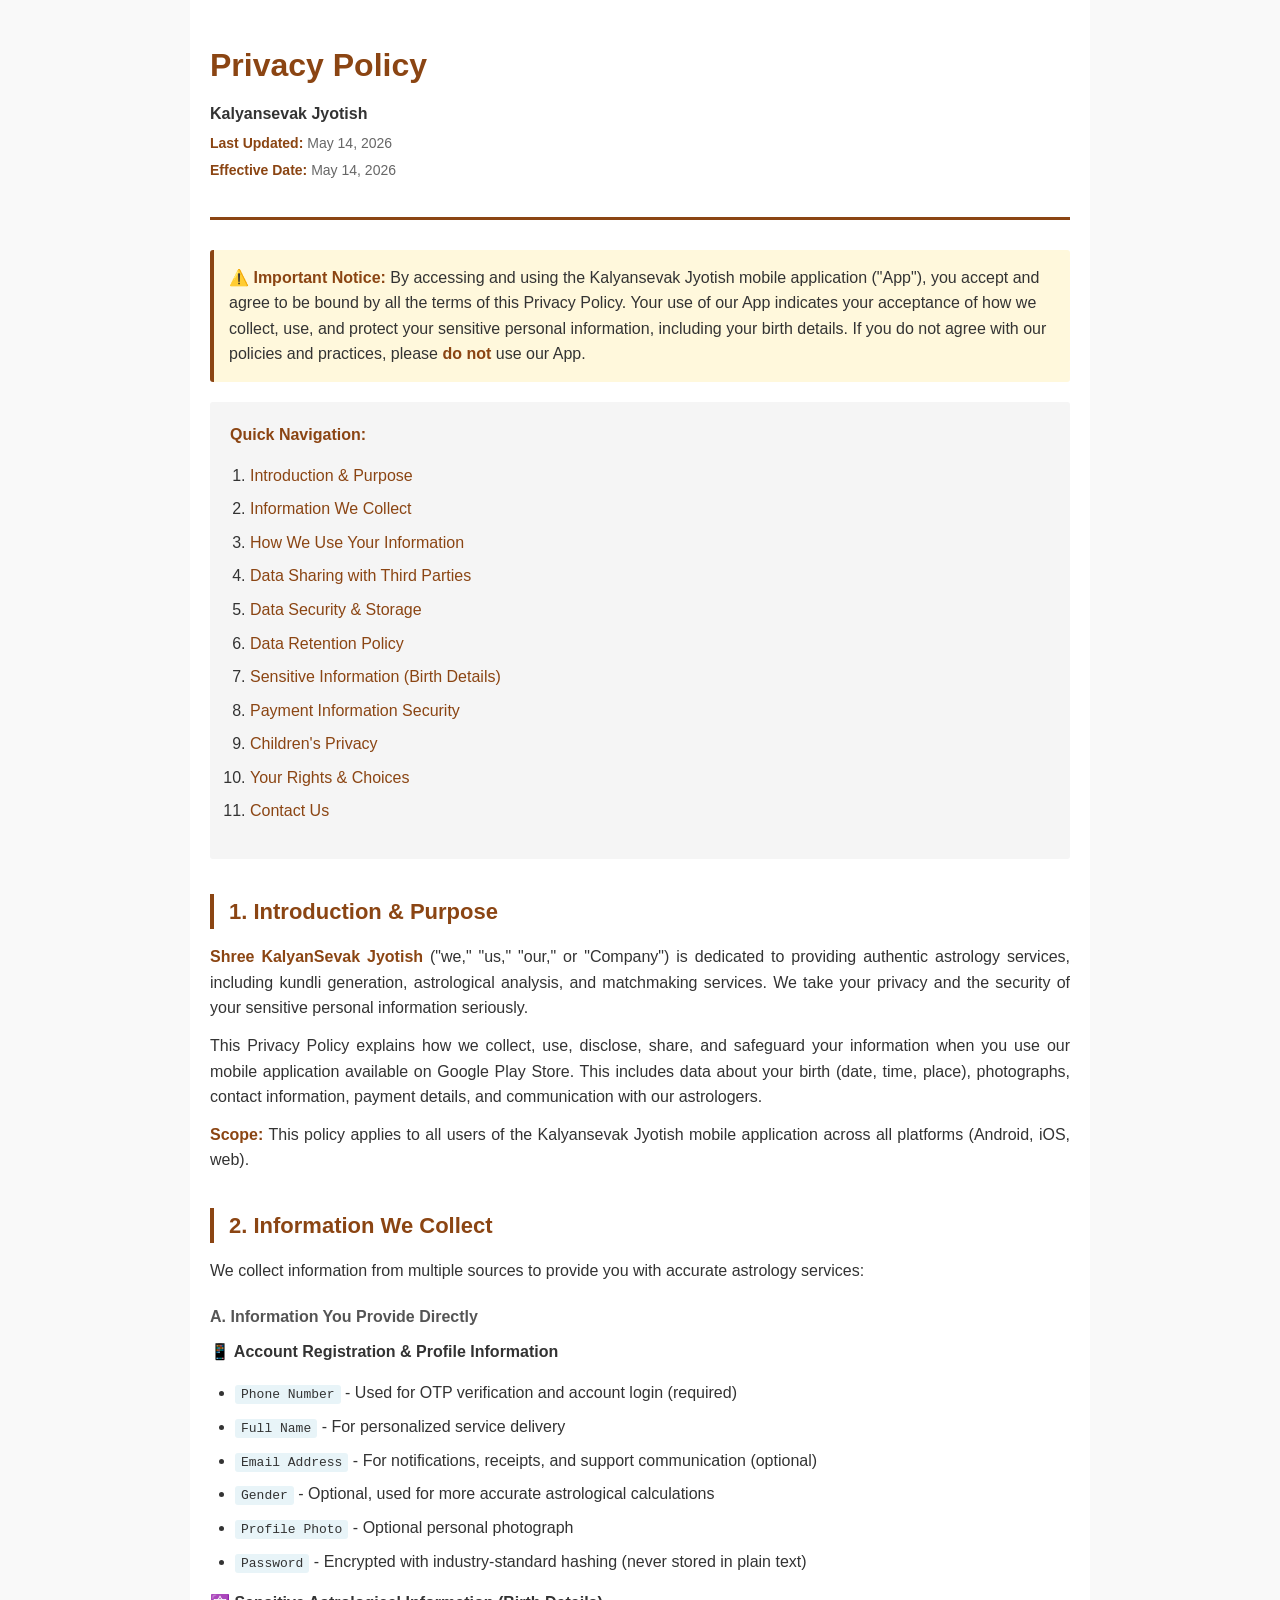
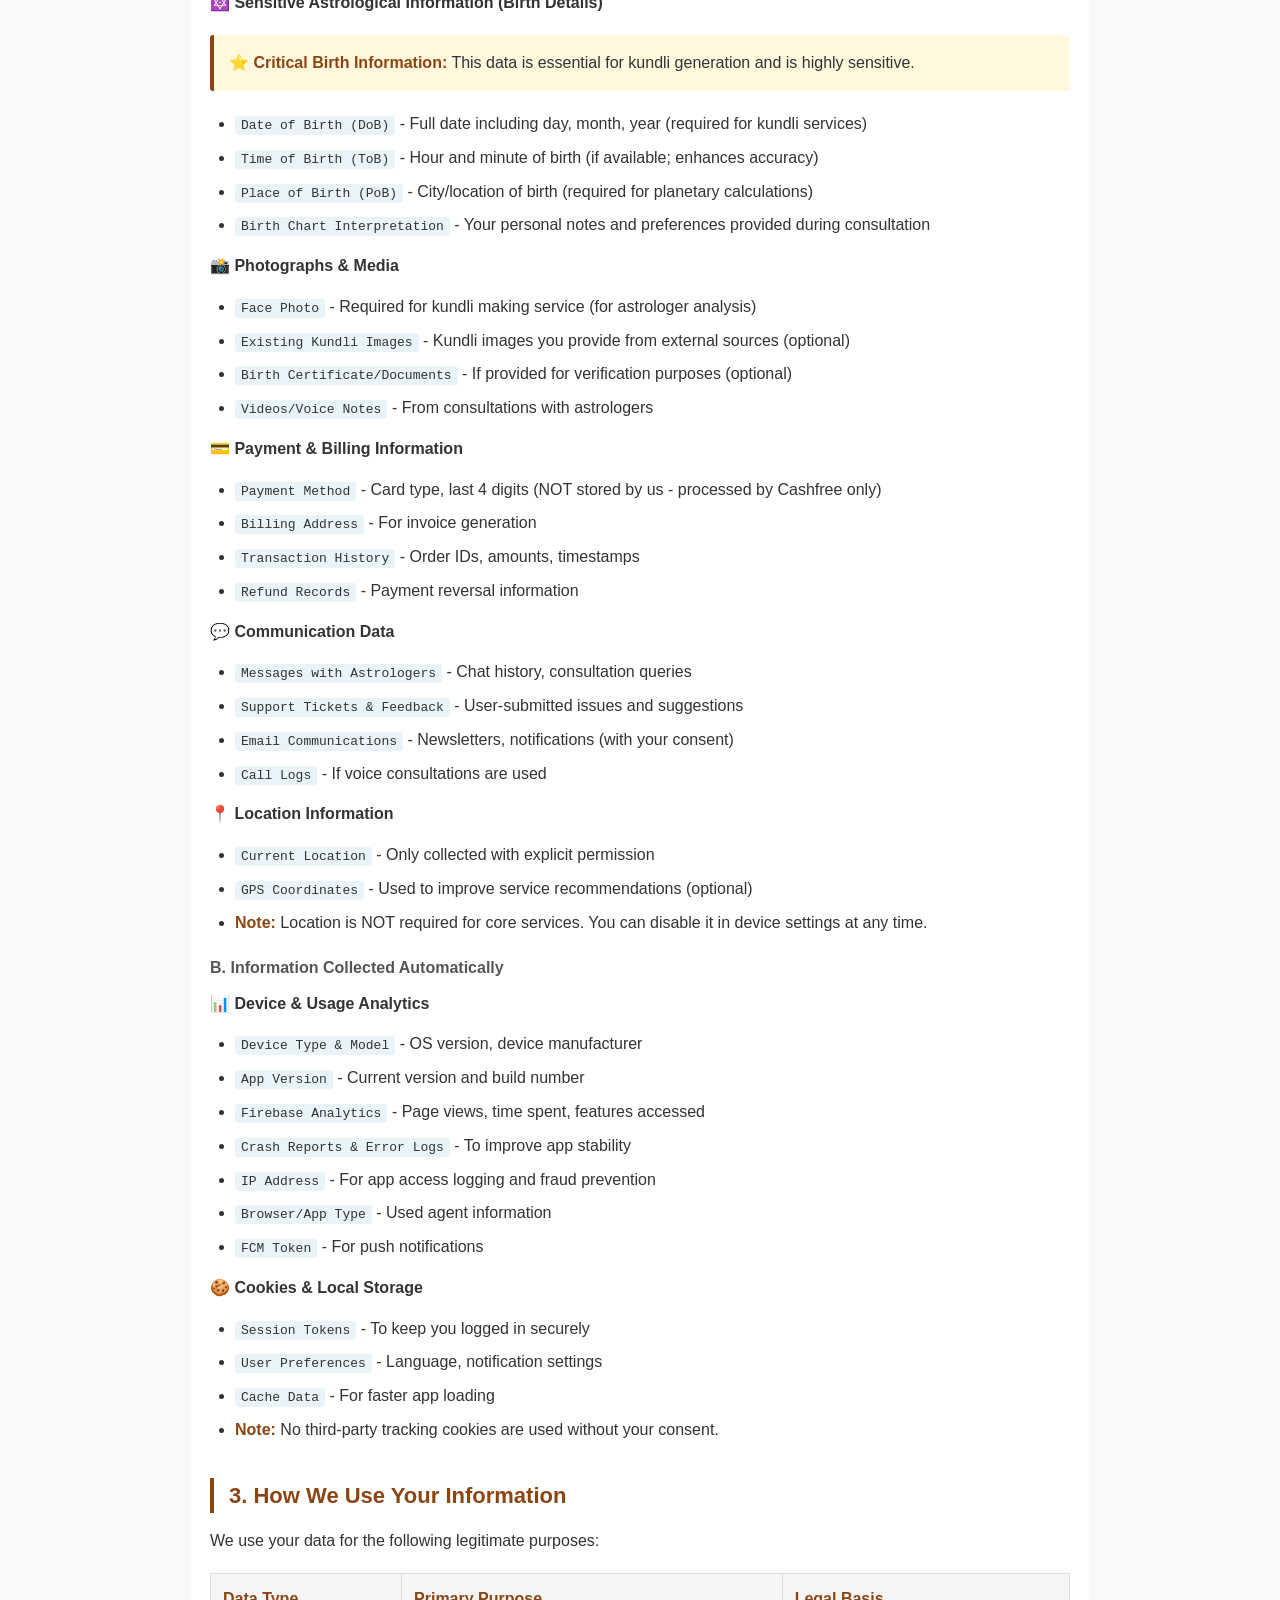
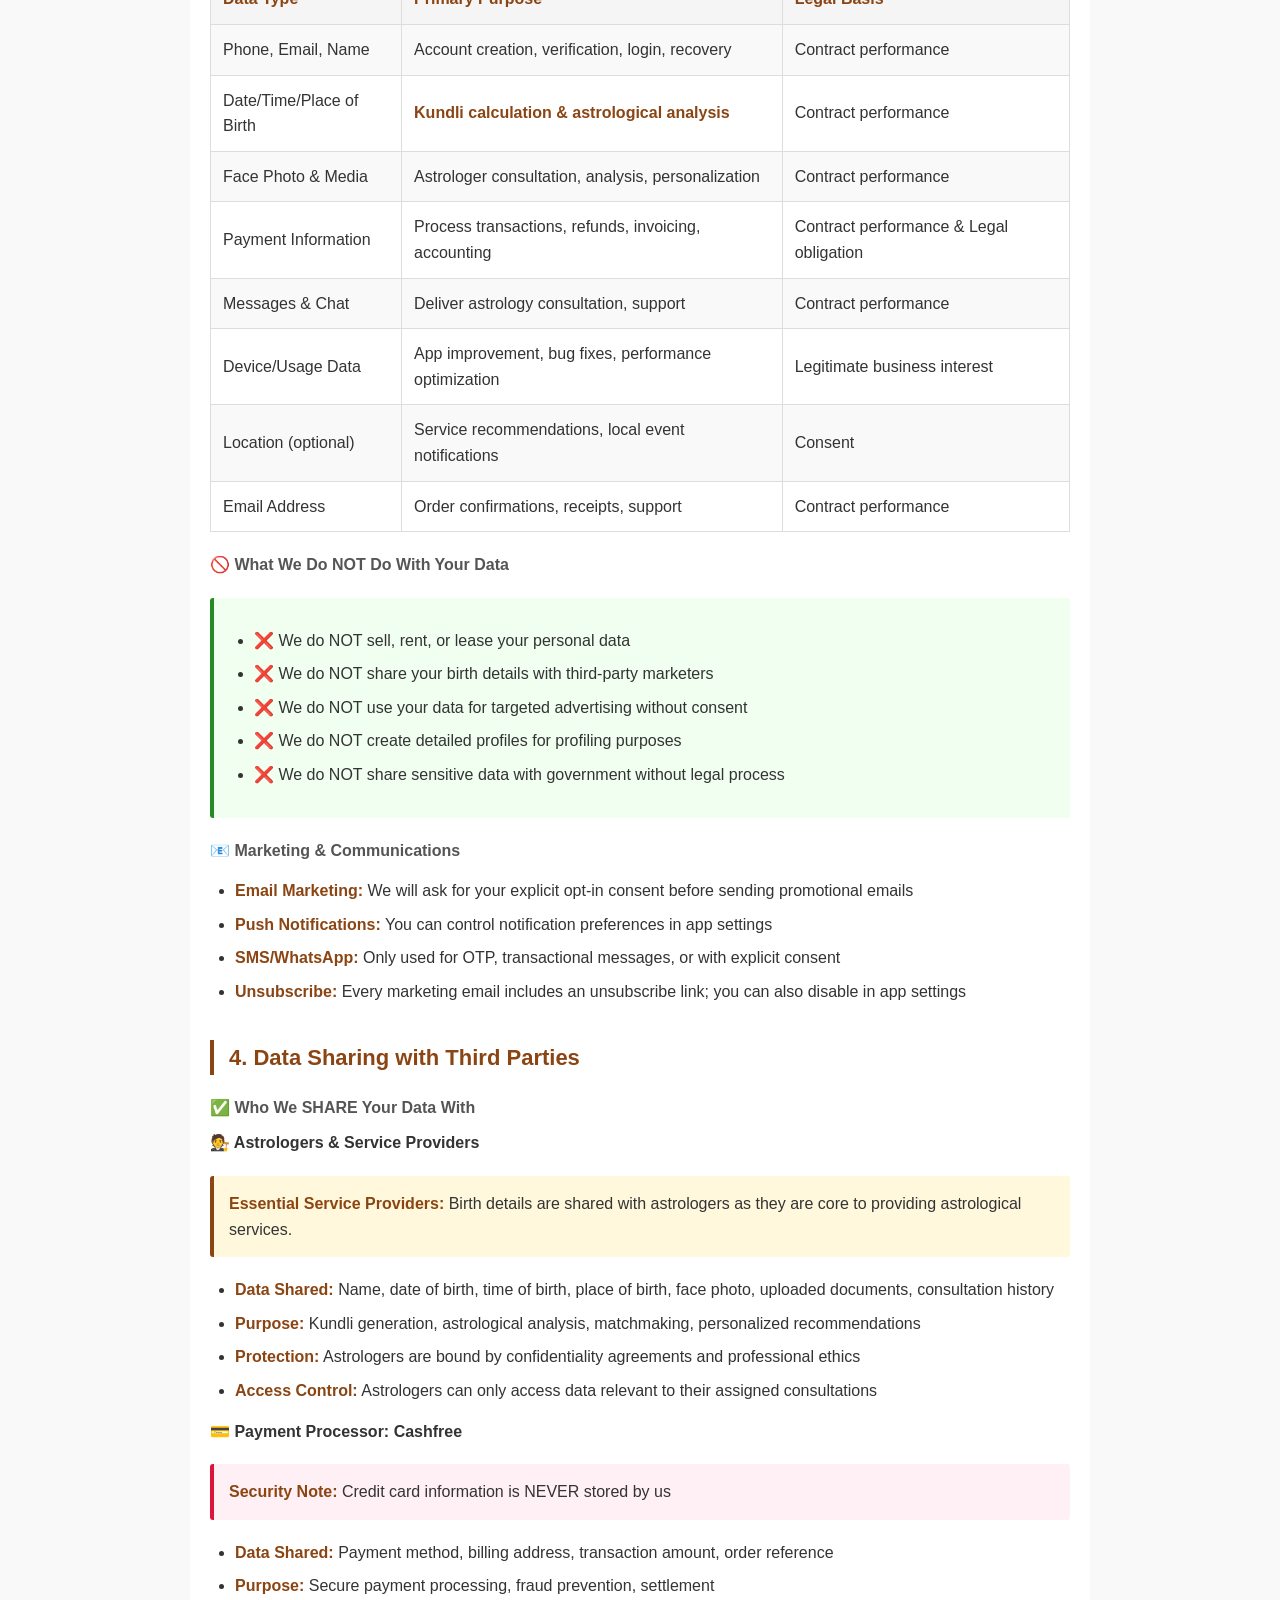
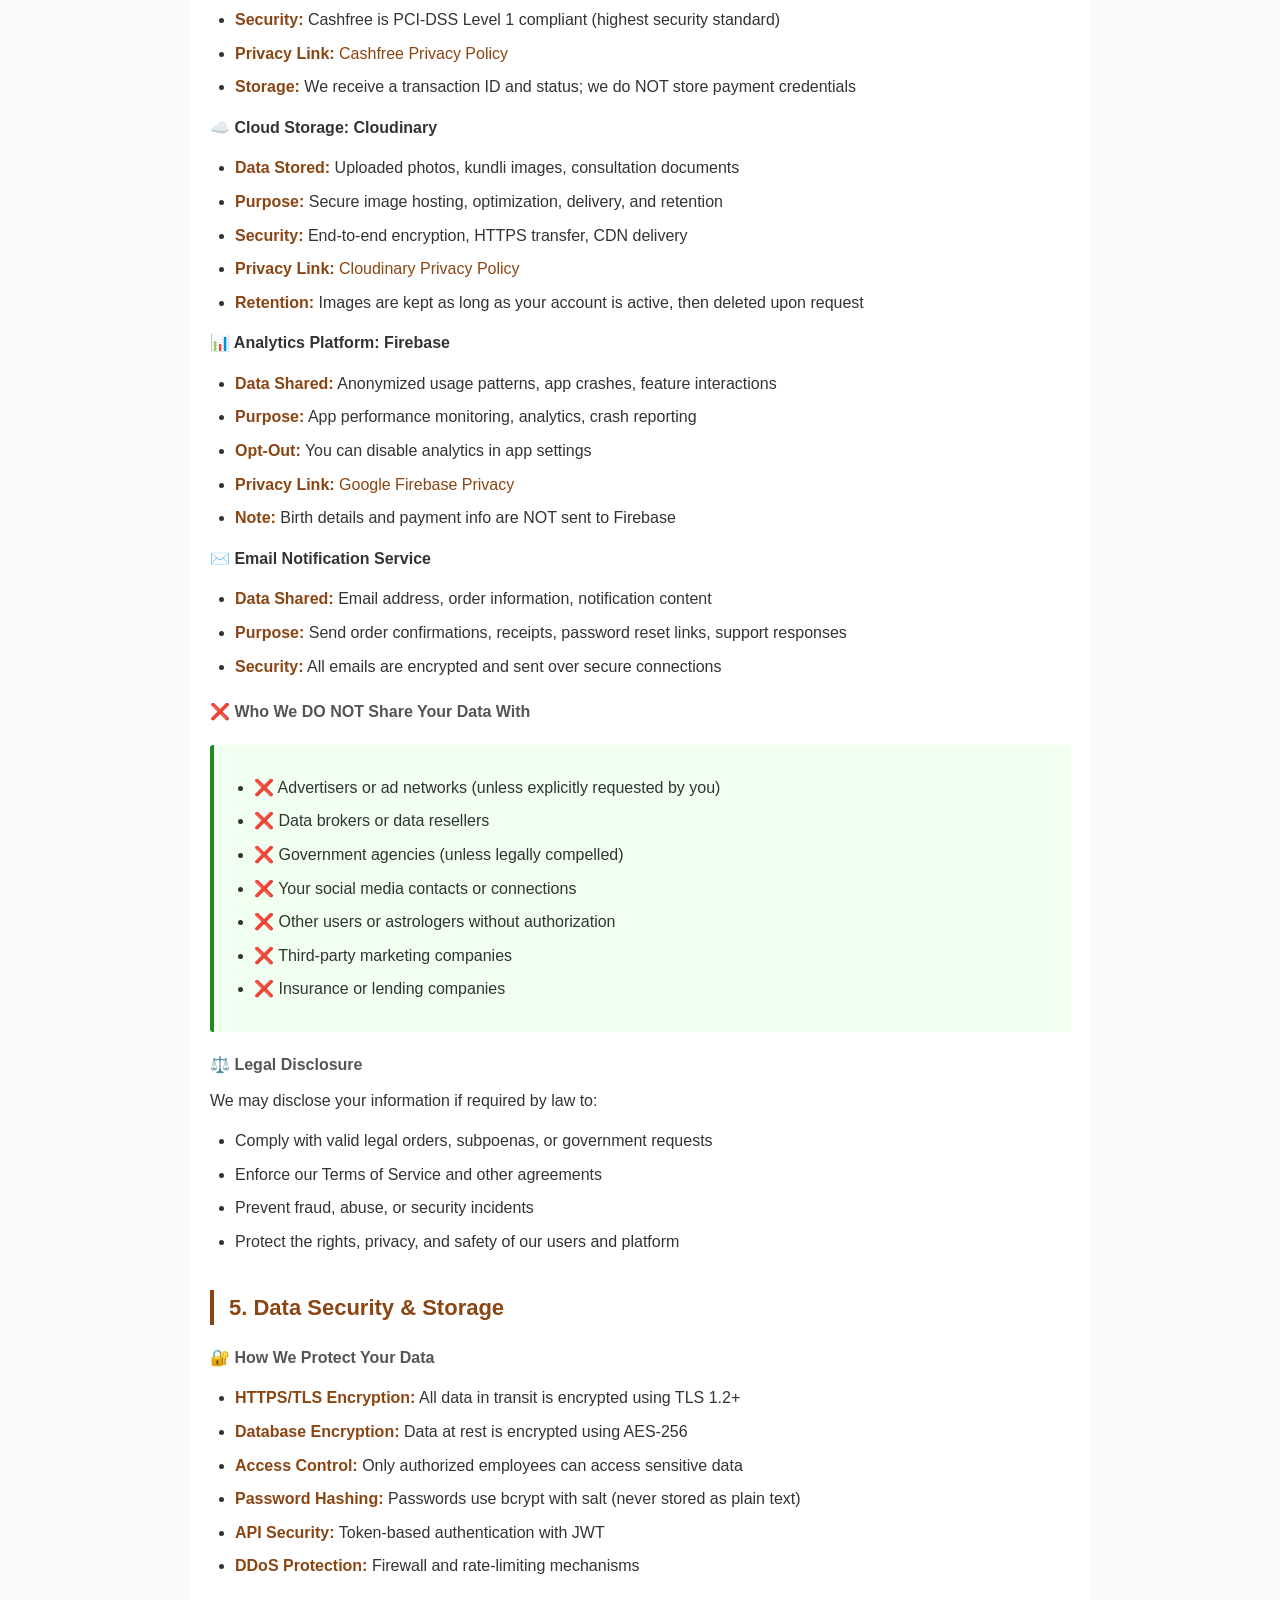
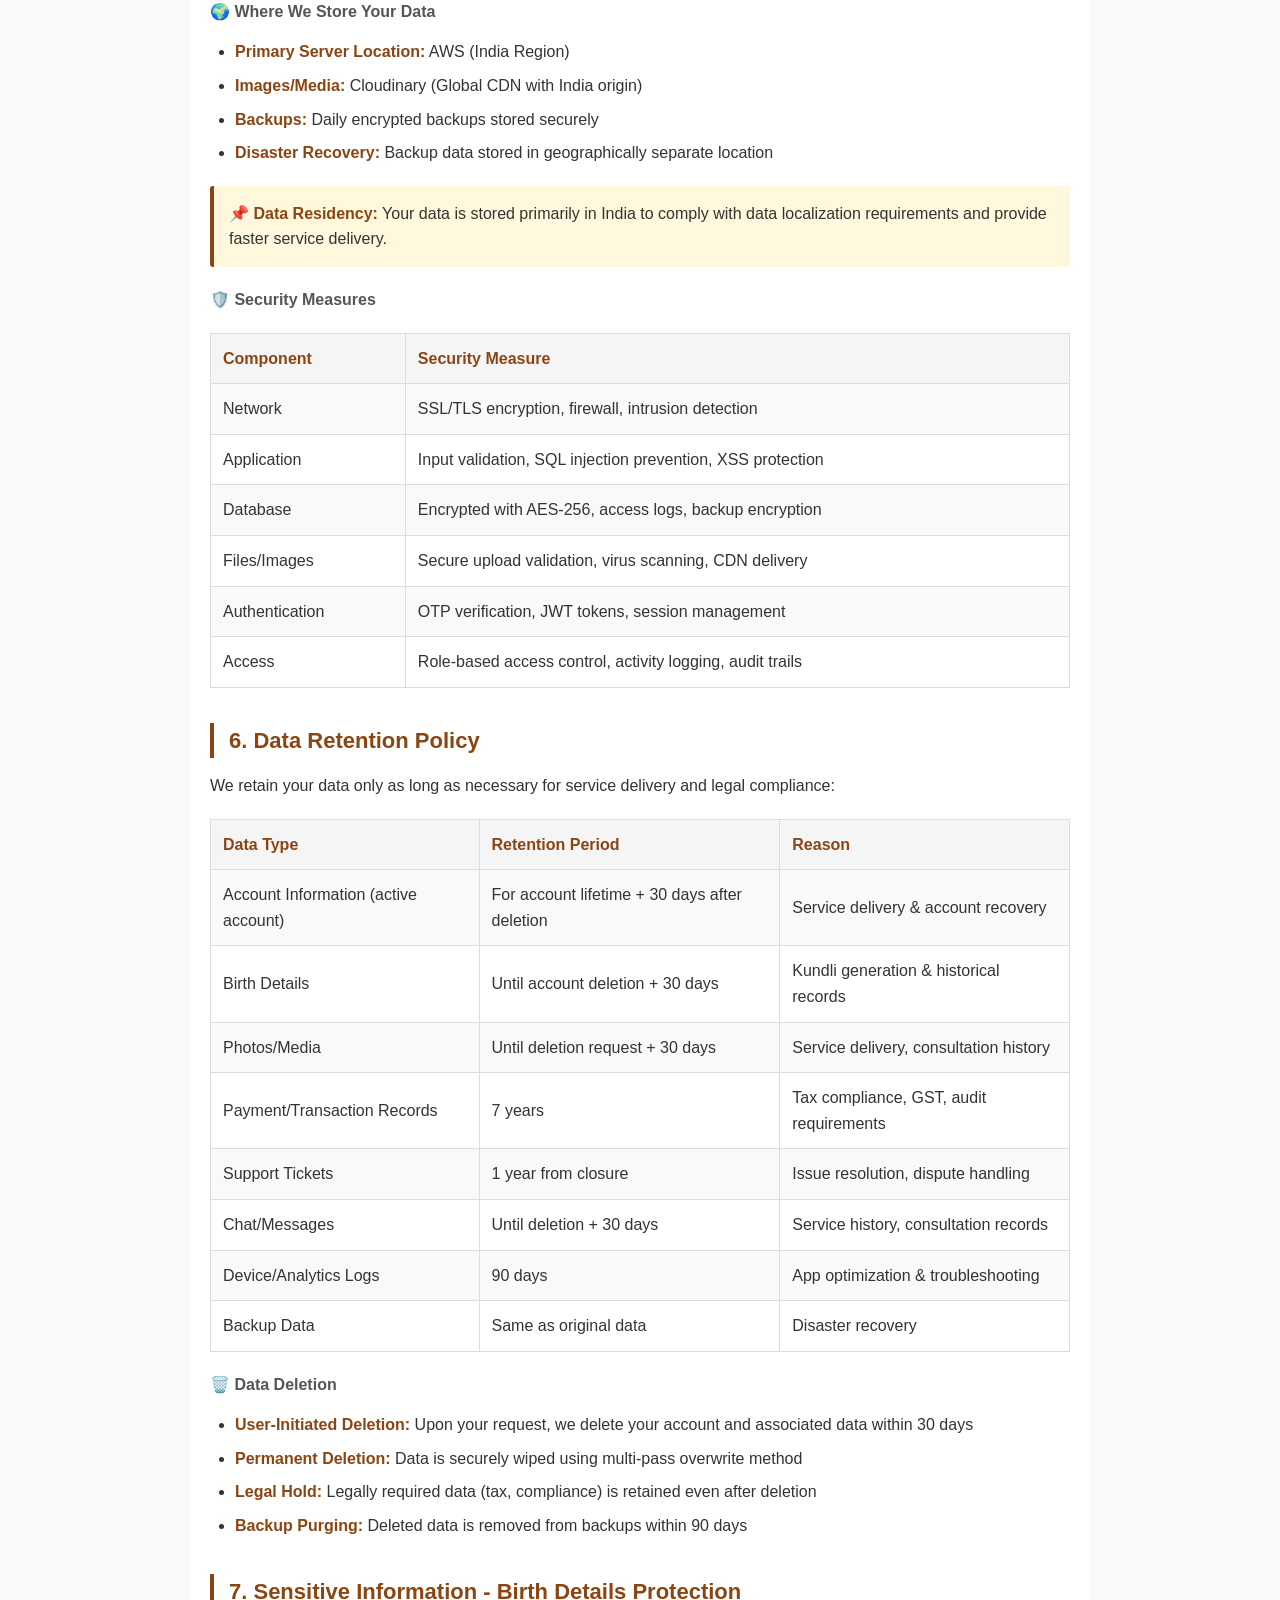
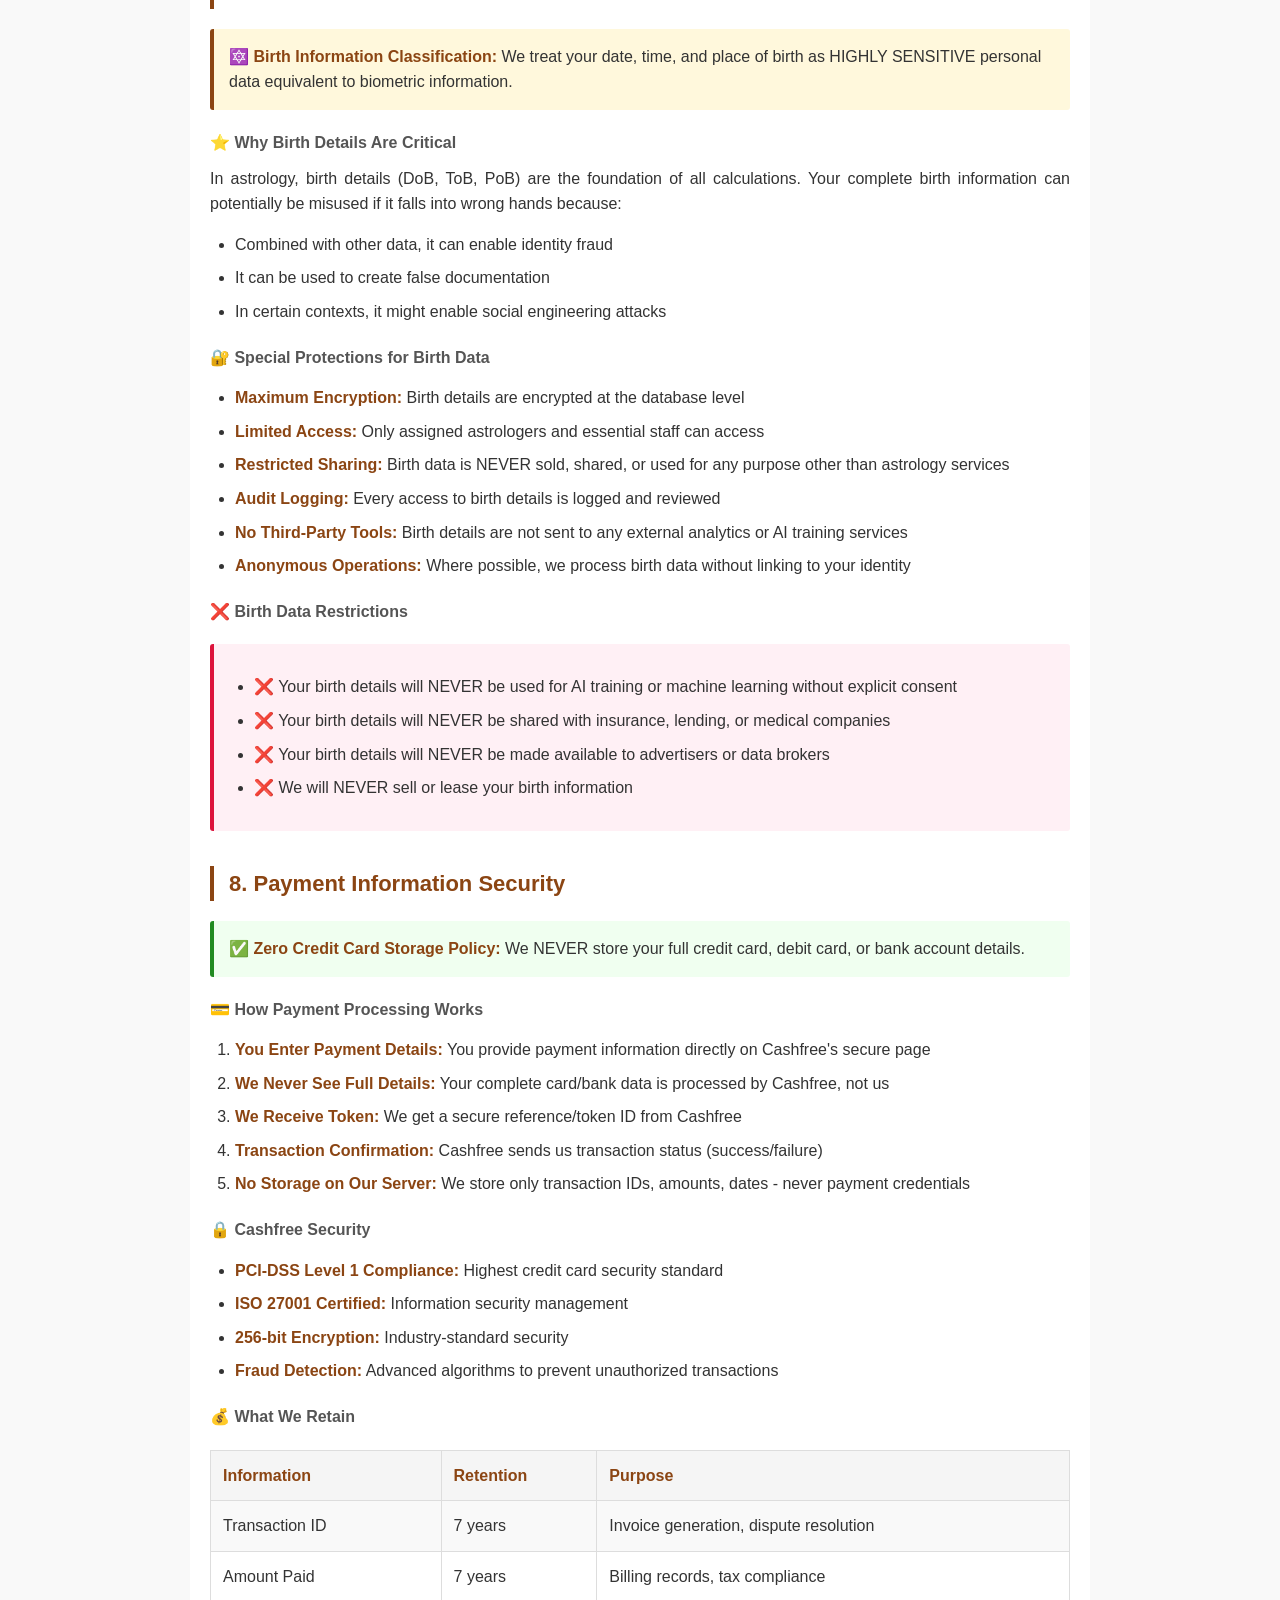
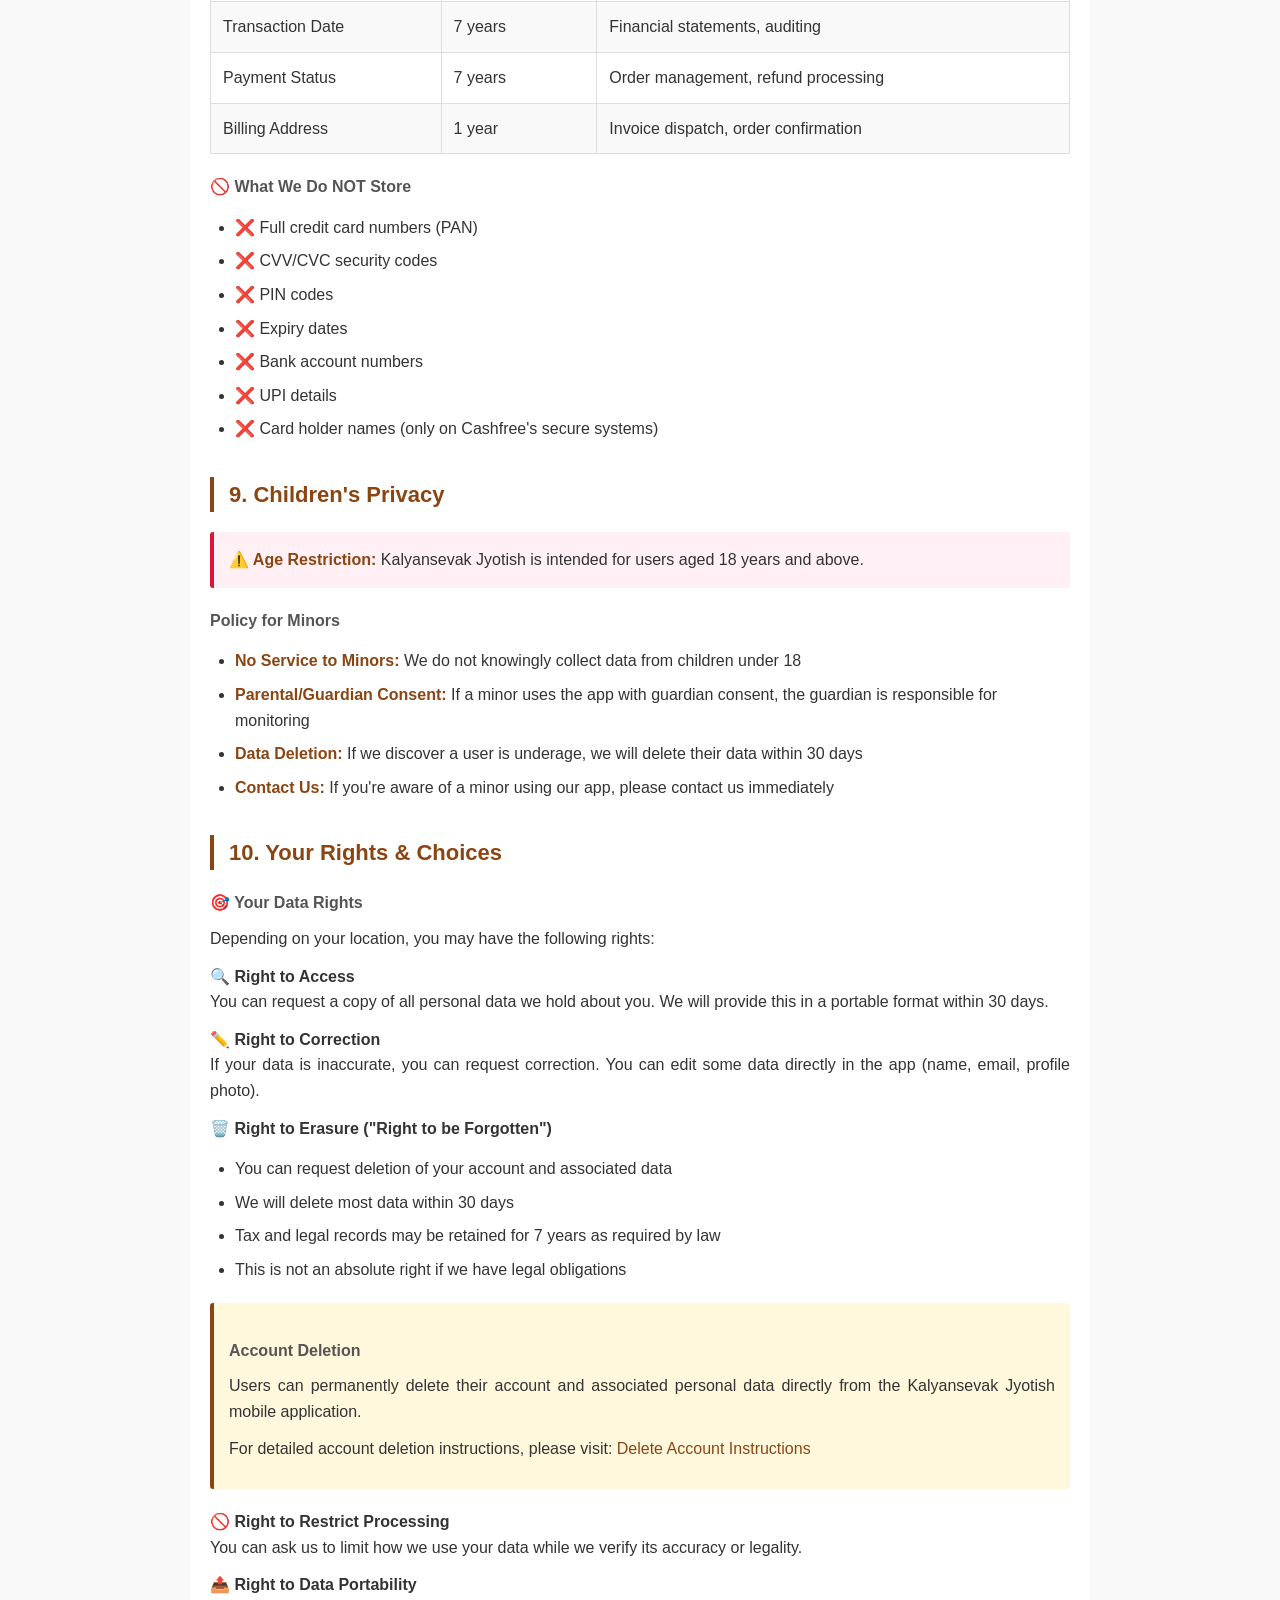
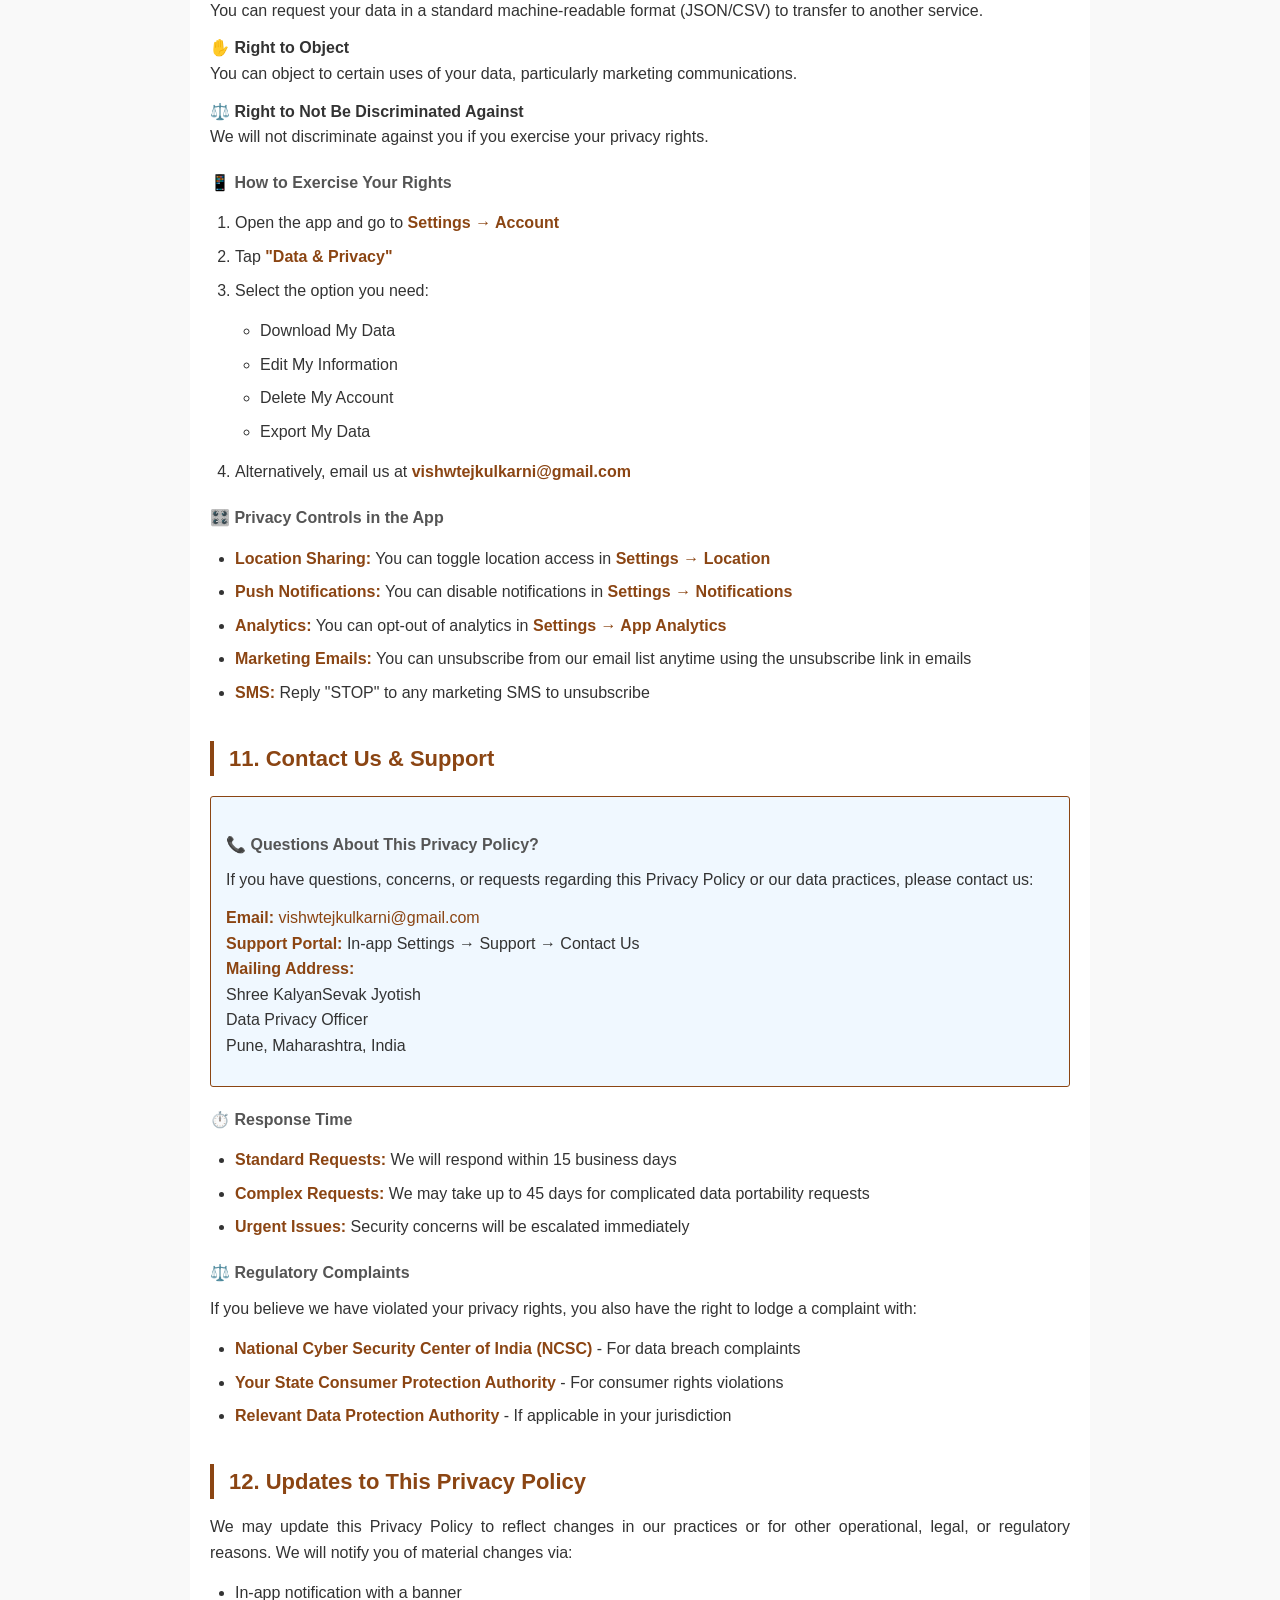
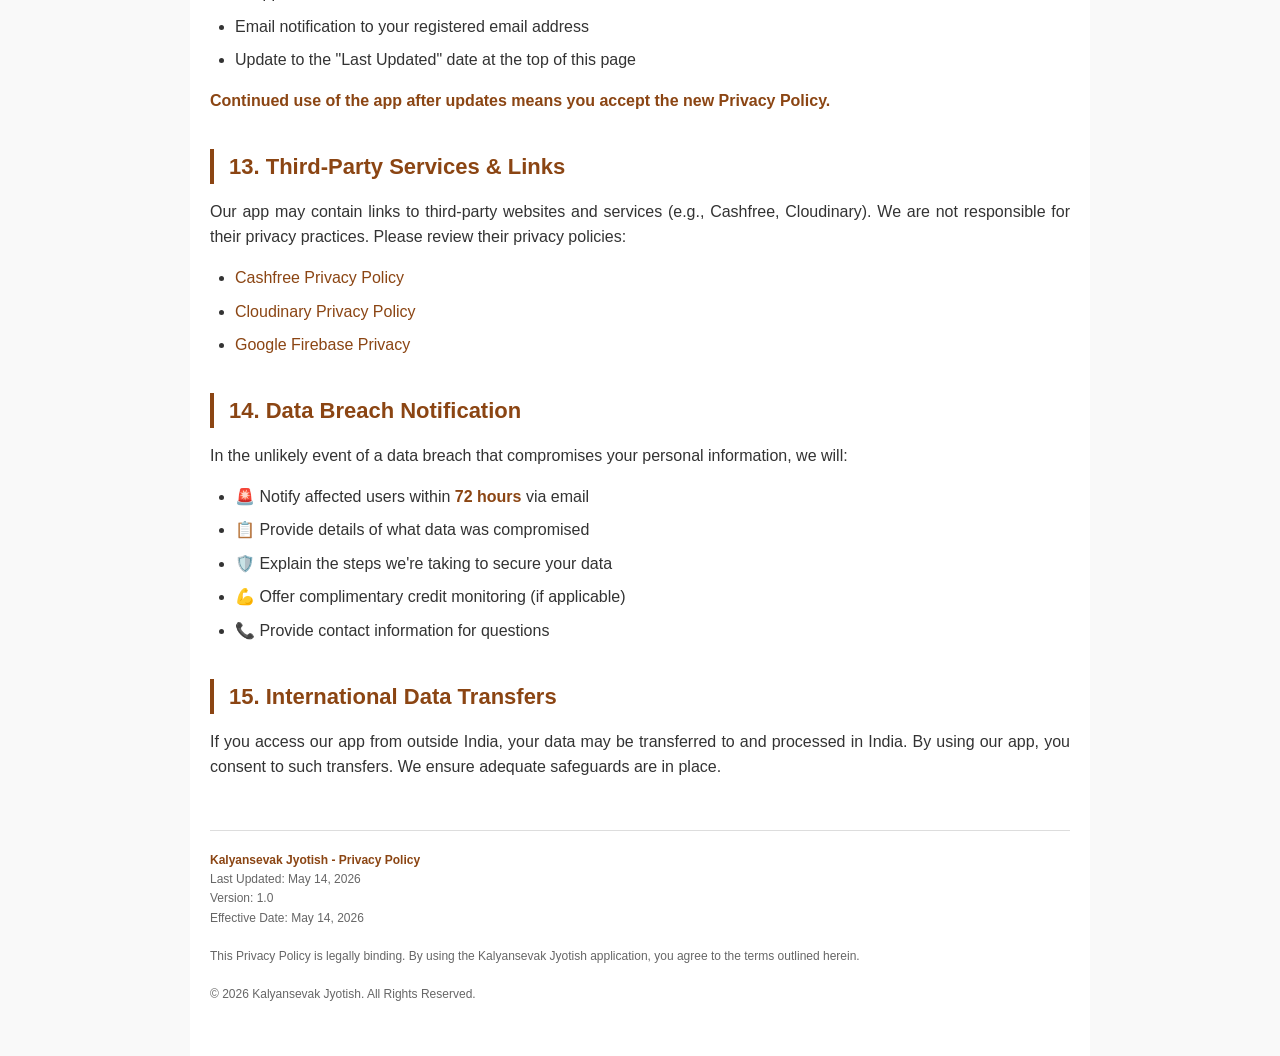
==== index.html @ 050ad9d4 "feat : added delete account page" ====
<!DOCTYPE html>
<html lang="en">
<head>
    <meta charset="UTF-8">
    <meta name="viewport" content="width=device-width, initial-scale=1.0">
    <title>Privacy Policy - Kalyansevak Jyotish</title>
    <style>
        * {
            margin: 0;
            padding: 0;
            box-sizing: border-box;
        }
        
        body {
            font-family: 'Segoe UI', Tahoma, Geneva, Verdana, sans-serif;
            line-height: 1.6;
            color: #333;
            background-color: #f9f9f9;
        }
        
        .container {
            max-width: 900px;
            margin: 0 auto;
            padding: 40px 20px;
            background-color: #fff;
        }
        
        header {
            border-bottom: 3px solid #8B4513;
            padding-bottom: 30px;
            margin-bottom: 30px;
        }
        
        h1 {
            color: #8B4513;
            font-size: 32px;
            margin-bottom: 10px;
        }
        
        .meta {
            color: #666;
            font-size: 14px;
        }
        
        .meta p {
            margin: 5px 0;
        }
        
        h2 {
            color: #8B4513;
            font-size: 22px;
            margin-top: 35px;
            margin-bottom: 15px;
            border-left: 4px solid #8B4513;
            padding-left: 15px;
        }
        
        h3 {
            color: #555;
            font-size: 16px;
            margin-top: 20px;
            margin-bottom: 10px;
        }
        
        p {
            margin-bottom: 12px;
            text-align: justify;
        }
        
        ul, ol {
            margin: 15px 0 15px 25px;
        }
        
        li {
            margin: 8px 0;
        }
        
        strong {
            color: #8B4513;
        }
        
        em {
            color: #666;
        }
        
        .highlight-box {
            background-color: #FFF8DC;
            border-left: 4px solid #8B4513;
            padding: 15px;
            margin: 20px 0;
            border-radius: 3px;
        }
        
        table {
            width: 100%;
            border-collapse: collapse;
            margin: 20px 0;
        }
        
        table th, table td {
            border: 1px solid #ddd;
            padding: 12px;
            text-align: left;
        }
        
        table th {
            background-color: #f5f5f5;
            color: #8B4513;
            font-weight: bold;
        }
        
        table tr:nth-child(even) {
            background-color: #f9f9f9;
        }
        
        .data-type {
            background-color: #E8F4F8;
            padding: 2px 6px;
            border-radius: 3px;
            font-family: 'Courier New', monospace;
            font-size: 13px;
        }
        
        .warning {
            background-color: #FFF0F5;
            border-left: 4px solid #DC143C;
            padding: 15px;
            margin: 20px 0;
            border-radius: 3px;
        }
        
        .success {
            background-color: #F0FFF0;
            border-left: 4px solid #228B22;
            padding: 15px;
            margin: 20px 0;
            border-radius: 3px;
        }
        
        a {
            color: #8B4513;
            text-decoration: none;
        }
        
        a:hover {
            text-decoration: underline;
        }
        
        footer {
            margin-top: 50px;
            padding-top: 20px;
            border-top: 1px solid #ddd;
            color: #666;
            font-size: 12px;
            text-align: center;
        }
        
        .contact-info {
            background-color: #f0f8ff;
            border: 1px solid #8B4513;
            padding: 15px;
            margin: 20px 0;
            border-radius: 3px;
        }
        
        .toc {
            background-color: #f5f5f5;
            padding: 20px;
            border-radius: 3px;
            margin: 20px 0;
        }
        
        .toc ol {
            margin-left: 20px;
        }
        
        .toc a {
            color: #8B4513;
        }
    </style>
</head>
<body>
    <div class="container">
        <header>
            <h1>Privacy Policy</h1>
            <h2 style="border-left: none; margin-top: 10px; margin-bottom: 0; padding-left: 0; font-size: 16px; color: #333;">Kalyansevak Jyotish</h2>
            <div class="meta">
                <p><strong>Last Updated:</strong> May 14, 2026</p>
                <p><strong>Effective Date:</strong> May 14, 2026</p>
            </div>
        </header>

        <div class="highlight-box">
            <strong>⚠️ Important Notice:</strong> By accessing and using the Kalyansevak Jyotish mobile application ("App"), you accept and agree to be bound by all the terms of this Privacy Policy. Your use of our App indicates your acceptance of how we collect, use, and protect your sensitive personal information, including your birth details. If you do not agree with our policies and practices, please <strong>do not</strong> use our App.
        </div>

        <div class="toc">
            <strong>Quick Navigation:</strong>
            <ol>
                <li><a href="#section-1">Introduction & Purpose</a></li>
                <li><a href="#section-2">Information We Collect</a></li>
                <li><a href="#section-3">How We Use Your Information</a></li>
                <li><a href="#section-4">Data Sharing with Third Parties</a></li>
                <li><a href="#section-5">Data Security & Storage</a></li>
                <li><a href="#section-6">Data Retention Policy</a></li>
                <li><a href="#section-7">Sensitive Information (Birth Details)</a></li>
                <li><a href="#section-8">Payment Information Security</a></li>
                <li><a href="#section-9">Children's Privacy</a></li>
                <li><a href="#section-10">Your Rights & Choices</a></li>
                <li><a href="#section-11">Contact Us</a></li>
            </ol>
        </div>

        <!-- Section 1 -->
        <h2 id="section-1">1. Introduction & Purpose</h2>
        <p>
            <strong>Shree KalyanSevak Jyotish</strong> ("we," "us," "our," or "Company") is dedicated to providing authentic astrology services, including kundli generation, astrological analysis, and matchmaking services. We take your privacy and the security of your sensitive personal information seriously.
        </p>
        <p>
            This Privacy Policy explains how we collect, use, disclose, share, and safeguard your information when you use our mobile application available on Google Play Store. This includes data about your birth (date, time, place), photographs, contact information, payment details, and communication with our astrologers.
        </p>
        <p>
            <strong>Scope:</strong> This policy applies to all users of the Kalyansevak Jyotish mobile application across all platforms (Android, iOS, web).
        </p>

        <!-- Section 2 -->
        <h2 id="section-2">2. Information We Collect</h2>
        <p>We collect information from multiple sources to provide you with accurate astrology services:</p>

        <h3>A. Information You Provide Directly</h3>
        
        <h4>📱 Account Registration & Profile Information</h4>
        <ul>
            <li><span class="data-type">Phone Number</span> - Used for OTP verification and account login (required)</li>
            <li><span class="data-type">Full Name</span> - For personalized service delivery</li>
            <li><span class="data-type">Email Address</span> - For notifications, receipts, and support communication (optional)</li>
            <li><span class="data-type">Gender</span> - Optional, used for more accurate astrological calculations</li>
            <li><span class="data-type">Profile Photo</span> - Optional personal photograph</li>
            <li><span class="data-type">Password</span> - Encrypted with industry-standard hashing (never stored in plain text)</li>
        </ul>

        <h4>🔯 Sensitive Astrological Information (Birth Details)</h4>
        <div class="highlight-box">
            <strong>⭐ Critical Birth Information:</strong> This data is essential for kundli generation and is highly sensitive.
        </div>
        <ul>
            <li><span class="data-type">Date of Birth (DoB)</span> - Full date including day, month, year (required for kundli services)</li>
            <li><span class="data-type">Time of Birth (ToB)</span> - Hour and minute of birth (if available; enhances accuracy)</li>
            <li><span class="data-type">Place of Birth (PoB)</span> - City/location of birth (required for planetary calculations)</li>
            <li><span class="data-type">Birth Chart Interpretation</span> - Your personal notes and preferences provided during consultation</li>
        </ul>

        <h4>📸 Photographs & Media</h4>
        <ul>
            <li><span class="data-type">Face Photo</span> - Required for kundli making service (for astrologer analysis)</li>
            <li><span class="data-type">Existing Kundli Images</span> - Kundli images you provide from external sources (optional)</li>
            <li><span class="data-type">Birth Certificate/Documents</span> - If provided for verification purposes (optional)</li>
            <li><span class="data-type">Videos/Voice Notes</span> - From consultations with astrologers</li>
        </ul>

        <h4>💳 Payment & Billing Information</h4>
        <ul>
            <li><span class="data-type">Payment Method</span> - Card type, last 4 digits (NOT stored by us - processed by Cashfree only)</li>
            <li><span class="data-type">Billing Address</span> - For invoice generation</li>
            <li><span class="data-type">Transaction History</span> - Order IDs, amounts, timestamps</li>
            <li><span class="data-type">Refund Records</span> - Payment reversal information</li>
        </ul>

        <h4>💬 Communication Data</h4>
        <ul>
            <li><span class="data-type">Messages with Astrologers</span> - Chat history, consultation queries</li>
            <li><span class="data-type">Support Tickets & Feedback</span> - User-submitted issues and suggestions</li>
            <li><span class="data-type">Email Communications</span> - Newsletters, notifications (with your consent)</li>
            <li><span class="data-type">Call Logs</span> - If voice consultations are used</li>
        </ul>

        <h4>📍 Location Information</h4>
        <ul>
            <li><span class="data-type">Current Location</span> - Only collected with explicit permission</li>
            <li><span class="data-type">GPS Coordinates</span> - Used to improve service recommendations (optional)</li>
            <li><strong>Note:</strong> Location is NOT required for core services. You can disable it in device settings at any time.</li>
        </ul>

        <h3>B. Information Collected Automatically</h3>
        
        <h4>📊 Device & Usage Analytics</h4>
        <ul>
            <li><span class="data-type">Device Type & Model</span> - OS version, device manufacturer</li>
            <li><span class="data-type">App Version</span> - Current version and build number</li>
            <li><span class="data-type">Firebase Analytics</span> - Page views, time spent, features accessed</li>
            <li><span class="data-type">Crash Reports & Error Logs</span> - To improve app stability</li>
            <li><span class="data-type">IP Address</span> - For app access logging and fraud prevention</li>
            <li><span class="data-type">Browser/App Type</span> - Used agent information</li>
            <li><span class="data-type">FCM Token</span> - For push notifications</li>
        </ul>

        <h4>🍪 Cookies & Local Storage</h4>
        <ul>
            <li><span class="data-type">Session Tokens</span> - To keep you logged in securely</li>
            <li><span class="data-type">User Preferences</span> - Language, notification settings</li>
            <li><span class="data-type">Cache Data</span> - For faster app loading</li>
            <li><strong>Note:</strong> No third-party tracking cookies are used without your consent.</li>
        </ul>

        <!-- Section 3 -->
        <h2 id="section-3">3. How We Use Your Information</h2>
        <p>We use your data for the following legitimate purposes:</p>

        <table>
            <tr>
                <th>Data Type</th>
                <th>Primary Purpose</th>
                <th>Legal Basis</th>
            </tr>
            <tr>
                <td>Phone, Email, Name</td>
                <td>Account creation, verification, login, recovery</td>
                <td>Contract performance</td>
            </tr>
            <tr>
                <td>Date/Time/Place of Birth</td>
                <td><strong>Kundli calculation & astrological analysis</strong></td>
                <td>Contract performance</td>
            </tr>
            <tr>
                <td>Face Photo & Media</td>
                <td>Astrologer consultation, analysis, personalization</td>
                <td>Contract performance</td>
            </tr>
            <tr>
                <td>Payment Information</td>
                <td>Process transactions, refunds, invoicing, accounting</td>
                <td>Contract performance & Legal obligation</td>
            </tr>
            <tr>
                <td>Messages & Chat</td>
                <td>Deliver astrology consultation, support</td>
                <td>Contract performance</td>
            </tr>
            <tr>
                <td>Device/Usage Data</td>
                <td>App improvement, bug fixes, performance optimization</td>
                <td>Legitimate business interest</td>
            </tr>
            <tr>
                <td>Location (optional)</td>
                <td>Service recommendations, local event notifications</td>
                <td>Consent</td>
            </tr>
            <tr>
                <td>Email Address</td>
                <td>Order confirmations, receipts, support</td>
                <td>Contract performance</td>
            </tr>
        </table>

        <h3>🚫 What We Do NOT Do With Your Data</h3>
        <div class="success">
            <ul>
                <li>❌ We do NOT sell, rent, or lease your personal data</li>
                <li>❌ We do NOT share your birth details with third-party marketers</li>
                <li>❌ We do NOT use your data for targeted advertising without consent</li>
                <li>❌ We do NOT create detailed profiles for profiling purposes</li>
                <li>❌ We do NOT share sensitive data with government without legal process</li>
            </ul>
        </div>

        <h3>📧 Marketing & Communications</h3>
        <ul>
            <li><strong>Email Marketing:</strong> We will ask for your explicit opt-in consent before sending promotional emails</li>
            <li><strong>Push Notifications:</strong> You can control notification preferences in app settings</li>
            <li><strong>SMS/WhatsApp:</strong> Only used for OTP, transactional messages, or with explicit consent</li>
            <li><strong>Unsubscribe:</strong> Every marketing email includes an unsubscribe link; you can also disable in app settings</li>
        </ul>

        <!-- Section 4 -->
        <h2 id="section-4">4. Data Sharing with Third Parties</h2>

        <h3>✅ Who We SHARE Your Data With</h3>

        <h4>🧑‍⚖️ Astrologers & Service Providers</h4>
        <div class="highlight-box">
            <strong>Essential Service Providers:</strong> Birth details are shared with astrologers as they are core to providing astrological services.
        </div>
        <ul>
            <li><strong>Data Shared:</strong> Name, date of birth, time of birth, place of birth, face photo, uploaded documents, consultation history</li>
            <li><strong>Purpose:</strong> Kundli generation, astrological analysis, matchmaking, personalized recommendations</li>
            <li><strong>Protection:</strong> Astrologers are bound by confidentiality agreements and professional ethics</li>
            <li><strong>Access Control:</strong> Astrologers can only access data relevant to their assigned consultations</li>
        </ul>

        <h4>💳 Payment Processor: Cashfree</h4>
        <div class="warning">
            <strong>Security Note:</strong> Credit card information is NEVER stored by us
        </div>
        <ul>
            <li><strong>Data Shared:</strong> Payment method, billing address, transaction amount, order reference</li>
            <li><strong>Purpose:</strong> Secure payment processing, fraud prevention, settlement</li>
            <li><strong>Security:</strong> Cashfree is PCI-DSS Level 1 compliant (highest security standard)</li>
            <li><strong>Privacy Link:</strong> <a href="https://www.cashfree.com/privacy" target="_blank">Cashfree Privacy Policy</a></li>
            <li><strong>Storage:</strong> We receive a transaction ID and status; we do NOT store payment credentials</li>
        </ul>

        <h4>☁️ Cloud Storage: Cloudinary</h4>
        <ul>
            <li><strong>Data Stored:</strong> Uploaded photos, kundli images, consultation documents</li>
            <li><strong>Purpose:</strong> Secure image hosting, optimization, delivery, and retention</li>
            <li><strong>Security:</strong> End-to-end encryption, HTTPS transfer, CDN delivery</li>
            <li><strong>Privacy Link:</strong> <a href="https://cloudinary.com/privacy" target="_blank">Cloudinary Privacy Policy</a></li>
            <li><strong>Retention:</strong> Images are kept as long as your account is active, then deleted upon request</li>
        </ul>

        <h4>📊 Analytics Platform: Firebase</h4>
        <ul>
            <li><strong>Data Shared:</strong> Anonymized usage patterns, app crashes, feature interactions</li>
            <li><strong>Purpose:</strong> App performance monitoring, analytics, crash reporting</li>
            <li><strong>Opt-Out:</strong> You can disable analytics in app settings</li>
            <li><strong>Privacy Link:</strong> <a href="https://firebase.google.com/support/privacy" target="_blank">Google Firebase Privacy</a></li>
            <li><strong>Note:</strong> Birth details and payment info are NOT sent to Firebase</li>
        </ul>

        <h4>✉️ Email Notification Service</h4>
        <ul>
            <li><strong>Data Shared:</strong> Email address, order information, notification content</li>
            <li><strong>Purpose:</strong> Send order confirmations, receipts, password reset links, support responses</li>
            <li><strong>Security:</strong> All emails are encrypted and sent over secure connections</li>
        </ul>

        <h3>❌ Who We DO NOT Share Your Data With</h3>
        <div class="success">
            <ul>
                <li>❌ Advertisers or ad networks (unless explicitly requested by you)</li>
                <li>❌ Data brokers or data resellers</li>
                <li>❌ Government agencies (unless legally compelled)</li>
                <li>❌ Your social media contacts or connections</li>
                <li>❌ Other users or astrologers without authorization</li>
                <li>❌ Third-party marketing companies</li>
                <li>❌ Insurance or lending companies</li>
            </ul>
        </div>

        <h3>⚖️ Legal Disclosure</h3>
        <p>We may disclose your information if required by law to:</p>
        <ul>
            <li>Comply with valid legal orders, subpoenas, or government requests</li>
            <li>Enforce our Terms of Service and other agreements</li>
            <li>Prevent fraud, abuse, or security incidents</li>
            <li>Protect the rights, privacy, and safety of our users and platform</li>
        </ul>

        <!-- Section 5 -->
        <h2 id="section-5">5. Data Security & Storage</h2>

        <h3>🔐 How We Protect Your Data</h3>
        <ul>
            <li><strong>HTTPS/TLS Encryption:</strong> All data in transit is encrypted using TLS 1.2+</li>
            <li><strong>Database Encryption:</strong> Data at rest is encrypted using AES-256</li>
            <li><strong>Access Control:</strong> Only authorized employees can access sensitive data</li>
            <li><strong>Password Hashing:</strong> Passwords use bcrypt with salt (never stored as plain text)</li>
            <li><strong>API Security:</strong> Token-based authentication with JWT</li>
            <li><strong>DDoS Protection:</strong> Firewall and rate-limiting mechanisms</li>
        </ul>

        <h3>🌍 Where We Store Your Data</h3>
        <ul>
            <li><strong>Primary Server Location:</strong> AWS (India Region)</li>
            <li><strong>Images/Media:</strong> Cloudinary (Global CDN with India origin)</li>
            <li><strong>Backups:</strong> Daily encrypted backups stored securely</li>
            <li><strong>Disaster Recovery:</strong> Backup data stored in geographically separate location</li>
        </ul>

        <div class="highlight-box">
            <strong>📌 Data Residency:</strong> Your data is stored primarily in India to comply with data localization requirements and provide faster service delivery.
        </div>

        <h3>🛡️ Security Measures</h3>
        <table>
            <tr>
                <th>Component</th>
                <th>Security Measure</th>
            </tr>
            <tr>
                <td>Network</td>
                <td>SSL/TLS encryption, firewall, intrusion detection</td>
            </tr>
            <tr>
                <td>Application</td>
                <td>Input validation, SQL injection prevention, XSS protection</td>
            </tr>
            <tr>
                <td>Database</td>
                <td>Encrypted with AES-256, access logs, backup encryption</td>
            </tr>
            <tr>
                <td>Files/Images</td>
                <td>Secure upload validation, virus scanning, CDN delivery</td>
            </tr>
            <tr>
                <td>Authentication</td>
                <td>OTP verification, JWT tokens, session management</td>
            </tr>
            <tr>
                <td>Access</td>
                <td>Role-based access control, activity logging, audit trails</td>
            </tr>
        </table>

        <!-- Section 6 -->
        <h2 id="section-6">6. Data Retention Policy</h2>
        <p>We retain your data only as long as necessary for service delivery and legal compliance:</p>

        <table>
            <tr>
                <th>Data Type</th>
                <th>Retention Period</th>
                <th>Reason</th>
            </tr>
            <tr>
                <td>Account Information (active account)</td>
                <td>For account lifetime + 30 days after deletion</td>
                <td>Service delivery & account recovery</td>
            </tr>
            <tr>
                <td>Birth Details</td>
                <td>Until account deletion + 30 days</td>
                <td>Kundli generation & historical records</td>
            </tr>
            <tr>
                <td>Photos/Media</td>
                <td>Until deletion request + 30 days</td>
                <td>Service delivery, consultation history</td>
            </tr>
            <tr>
                <td>Payment/Transaction Records</td>
                <td>7 years</td>
                <td>Tax compliance, GST, audit requirements</td>
            </tr>
            <tr>
                <td>Support Tickets</td>
                <td>1 year from closure</td>
                <td>Issue resolution, dispute handling</td>
            </tr>
            <tr>
                <td>Chat/Messages</td>
                <td>Until deletion + 30 days</td>
                <td>Service history, consultation records</td>
            </tr>
            <tr>
                <td>Device/Analytics Logs</td>
                <td>90 days</td>
                <td>App optimization & troubleshooting</td>
            </tr>
            <tr>
                <td>Backup Data</td>
                <td>Same as original data</td>
                <td>Disaster recovery</td>
            </tr>
        </table>

        <h3>🗑️ Data Deletion</h3>
        <ul>
            <li><strong>User-Initiated Deletion:</strong> Upon your request, we delete your account and associated data within 30 days</li>
            <li><strong>Permanent Deletion:</strong> Data is securely wiped using multi-pass overwrite method</li>
            <li><strong>Legal Hold:</strong> Legally required data (tax, compliance) is retained even after deletion</li>
            <li><strong>Backup Purging:</strong> Deleted data is removed from backups within 90 days</li>
        </ul>

        <!-- Section 7 -->
        <h2 id="section-7">7. Sensitive Information - Birth Details Protection</h2>

        <div class="highlight-box">
            <strong>🔯 Birth Information Classification:</strong> We treat your date, time, and place of birth as HIGHLY SENSITIVE personal data equivalent to biometric information.
        </div>

        <h3>⭐ Why Birth Details Are Critical</h3>
        <p>
            In astrology, birth details (DoB, ToB, PoB) are the foundation of all calculations. Your complete birth information can potentially be misused if it falls into wrong hands because:
        </p>
        <ul>
            <li>Combined with other data, it can enable identity fraud</li>
            <li>It can be used to create false documentation</li>
            <li>In certain contexts, it might enable social engineering attacks</li>
        </ul>

        <h3>🔐 Special Protections for Birth Data</h3>
        <ul>
            <li><strong>Maximum Encryption:</strong> Birth details are encrypted at the database level</li>
            <li><strong>Limited Access:</strong> Only assigned astrologers and essential staff can access</li>
            <li><strong>Restricted Sharing:</strong> Birth data is NEVER sold, shared, or used for any purpose other than astrology services</li>
            <li><strong>Audit Logging:</strong> Every access to birth details is logged and reviewed</li>
            <li><strong>No Third-Party Tools:</strong> Birth details are not sent to any external analytics or AI training services</li>
            <li><strong>Anonymous Operations:</strong> Where possible, we process birth data without linking to your identity</li>
        </ul>

        <h3>❌ Birth Data Restrictions</h3>
        <div class="warning">
            <ul>
                <li>❌ Your birth details will NEVER be used for AI training or machine learning without explicit consent</li>
                <li>❌ Your birth details will NEVER be shared with insurance, lending, or medical companies</li>
                <li>❌ Your birth details will NEVER be made available to advertisers or data brokers</li>
                <li>❌ We will NEVER sell or lease your birth information</li>
            </ul>
        </div>

        <!-- Section 8 -->
        <h2 id="section-8">8. Payment Information Security</h2>

        <div class="success">
            <strong>✅ Zero Credit Card Storage Policy:</strong> We NEVER store your full credit card, debit card, or bank account details.
        </div>

        <h3>💳 How Payment Processing Works</h3>
        <ol>
            <li><strong>You Enter Payment Details:</strong> You provide payment information directly on Cashfree's secure page</li>
            <li><strong>We Never See Full Details:</strong> Your complete card/bank data is processed by Cashfree, not us</li>
            <li><strong>We Receive Token:</strong> We get a secure reference/token ID from Cashfree</li>
            <li><strong>Transaction Confirmation:</strong> Cashfree sends us transaction status (success/failure)</li>
            <li><strong>No Storage on Our Server:</strong> We store only transaction IDs, amounts, dates - never payment credentials</li>
        </ol>

        <h3>🔒 Cashfree Security</h3>
        <ul>
            <li><strong>PCI-DSS Level 1 Compliance:</strong> Highest credit card security standard</li>
            <li><strong>ISO 27001 Certified:</strong> Information security management</li>
            <li><strong>256-bit Encryption:</strong> Industry-standard security</li>
            <li><strong>Fraud Detection:</strong> Advanced algorithms to prevent unauthorized transactions</li>
        </ul>

        <h3>💰 What We Retain</h3>
        <table>
            <tr>
                <th>Information</th>
                <th>Retention</th>
                <th>Purpose</th>
            </tr>
            <tr>
                <td>Transaction ID</td>
                <td>7 years</td>
                <td>Invoice generation, dispute resolution</td>
            </tr>
            <tr>
                <td>Amount Paid</td>
                <td>7 years</td>
                <td>Billing records, tax compliance</td>
            </tr>
            <tr>
                <td>Transaction Date</td>
                <td>7 years</td>
                <td>Financial statements, auditing</td>
            </tr>
            <tr>
                <td>Payment Status</td>
                <td>7 years</td>
                <td>Order management, refund processing</td>
            </tr>
            <tr>
                <td>Billing Address</td>
                <td>1 year</td>
                <td>Invoice dispatch, order confirmation</td>
            </tr>
        </table>

        <h3>🚫 What We Do NOT Store</h3>
        <ul>
            <li>❌ Full credit card numbers (PAN)</li>
            <li>❌ CVV/CVC security codes</li>
            <li>❌ PIN codes</li>
            <li>❌ Expiry dates</li>
            <li>❌ Bank account numbers</li>
            <li>❌ UPI details</li>
            <li>❌ Card holder names (only on Cashfree's secure systems)</li>
        </ul>

        <!-- Section 9 -->
        <h2 id="section-9">9. Children's Privacy</h2>

        <div class="warning">
            <strong>⚠️ Age Restriction:</strong> Kalyansevak Jyotish is intended for users aged 18 years and above.
        </div>

        <h3>Policy for Minors</h3>
        <ul>
            <li><strong>No Service to Minors:</strong> We do not knowingly collect data from children under 18</li>
            <li><strong>Parental/Guardian Consent:</strong> If a minor uses the app with guardian consent, the guardian is responsible for monitoring</li>
            <li><strong>Data Deletion:</strong> If we discover a user is underage, we will delete their data within 30 days</li>
            <li><strong>Contact Us:</strong> If you're aware of a minor using our app, please contact us immediately</li>
        </ul>

        <!-- Section 10 -->
        <h2 id="section-10">10. Your Rights & Choices</h2>

        <h3>🎯 Your Data Rights</h3>
        <p>Depending on your location, you may have the following rights:</p>

        <h4>🔍 Right to Access</h4>
        <p>You can request a copy of all personal data we hold about you. We will provide this in a portable format within 30 days.</p>

        <h4>✏️ Right to Correction</h4>
        <p>If your data is inaccurate, you can request correction. You can edit some data directly in the app (name, email, profile photo).</p>

        <h4>🗑️ Right to Erasure ("Right to be Forgotten")</h4>
        <ul>
            <li>You can request deletion of your account and associated data</li>
            <li>We will delete most data within 30 days</li>
            <li>Tax and legal records may be retained for 7 years as required by law</li>
            <li>This is not an absolute right if we have legal obligations</li>
        </ul>

        <div class="highlight-box">
    <h3>Account Deletion</h3>
    <p>
        Users can permanently delete their account and associated personal data directly from the Kalyansevak Jyotish mobile application.
    </p>
    <p>
        For detailed account deletion instructions, please visit:
        <a href="/kalyansevak-legal/delete-account.html">Delete Account Instructions</a>
    </p>
</div>

        <h4>🚫 Right to Restrict Processing</h4>
        <p>You can ask us to limit how we use your data while we verify its accuracy or legality.</p>

        <h4>📤 Right to Data Portability</h4>
        <p>You can request your data in a standard machine-readable format (JSON/CSV) to transfer to another service.</p>

        <h4>✋ Right to Object</h4>
        <p>You can object to certain uses of your data, particularly marketing communications.</p>

        <h4>⚖️ Right to Not Be Discriminated Against</h4>
        <p>We will not discriminate against you if you exercise your privacy rights.</p>

        <h3>📱 How to Exercise Your Rights</h3>
        <ol>
            <li>Open the app and go to <strong>Settings → Account</strong></li>
            <li>Tap <strong>"Data & Privacy"</strong></li>
            <li>Select the option you need:
                <ul>
                    <li>Download My Data</li>
                    <li>Edit My Information</li>
                    <li>Delete My Account</li>
                    <li>Export My Data</li>
                </ul>
            </li>
            <li>Alternatively, email us at <strong>vishwtejkulkarni@gmail.com</strong></li>
        </ol>

        <h3>🎛️ Privacy Controls in the App</h3>
        <ul>
            <li><strong>Location Sharing:</strong> You can toggle location access in <strong>Settings → Location</strong></li>
            <li><strong>Push Notifications:</strong> You can disable notifications in <strong>Settings → Notifications</strong></li>
            <li><strong>Analytics:</strong> You can opt-out of analytics in <strong>Settings → App Analytics</strong></li>
            <li><strong>Marketing Emails:</strong> You can unsubscribe from our email list anytime using the unsubscribe link in emails</li>
            <li><strong>SMS:</strong> Reply "STOP" to any marketing SMS to unsubscribe</li>
        </ul>

        <!-- Section 11 -->
        <h2 id="section-11">11. Contact Us & Support</h2>

        <div class="contact-info">
            <h3>📞 Questions About This Privacy Policy?</h3>
            <p>If you have questions, concerns, or requests regarding this Privacy Policy or our data practices, please contact us:</p>
            
            <p>
                <strong>Email:</strong> <a href="mailto:vishwtejkulkarni@gmail.com">vishwtejkulkarni@gmail.com</a><br>
                <strong>Support Portal:</strong> In-app Settings → Support → Contact Us<br>
                <strong>Mailing Address:</strong><br>
                Shree KalyanSevak Jyotish<br>
                Data Privacy Officer<br>
                Pune, Maharashtra, India
            </p>
        </div>

        <h3>⏱️ Response Time</h3>
        <ul>
            <li><strong>Standard Requests:</strong> We will respond within 15 business days</li>
            <li><strong>Complex Requests:</strong> We may take up to 45 days for complicated data portability requests</li>
            <li><strong>Urgent Issues:</strong> Security concerns will be escalated immediately</li>
        </ul>

        <h3>⚖️ Regulatory Complaints</h3>
        <p>If you believe we have violated your privacy rights, you also have the right to lodge a complaint with:</p>
        <ul>
            <li><strong>National Cyber Security Center of India (NCSC)</strong> - For data breach complaints</li>
            <li><strong>Your State Consumer Protection Authority</strong> - For consumer rights violations</li>
            <li><strong>Relevant Data Protection Authority</strong> - If applicable in your jurisdiction</li>
        </ul>

        <!-- Additional Sections -->
        <h2>12. Updates to This Privacy Policy</h2>
        <p>
            We may update this Privacy Policy to reflect changes in our practices or for other operational, legal, or regulatory reasons. We will notify you of material changes via:
        </p>
        <ul>
            <li>In-app notification with a banner</li>
            <li>Email notification to your registered email address</li>
            <li>Update to the "Last Updated" date at the top of this page</li>
        </ul>
        <p><strong>Continued use of the app after updates means you accept the new Privacy Policy.</strong></p>

        <h2>13. Third-Party Services & Links</h2>
        <p>
            Our app may contain links to third-party websites and services (e.g., Cashfree, Cloudinary). We are not responsible for their privacy practices. Please review their privacy policies:
        </p>
        <ul>
            <li><a href="https://www.cashfree.com/privacy" target="_blank">Cashfree Privacy Policy</a></li>
            <li><a href="https://cloudinary.com/privacy" target="_blank">Cloudinary Privacy Policy</a></li>
            <li><a href="https://firebase.google.com/support/privacy" target="_blank">Google Firebase Privacy</a></li>
        </ul>

        <h2>14. Data Breach Notification</h2>
        <p>
            In the unlikely event of a data breach that compromises your personal information, we will:
        </p>
        <ul>
            <li>🚨 Notify affected users within <strong>72 hours</strong> via email</li>
            <li>📋 Provide details of what data was compromised</li>
            <li>🛡️ Explain the steps we're taking to secure your data</li>
            <li>💪 Offer complimentary credit monitoring (if applicable)</li>
            <li>📞 Provide contact information for questions</li>
        </ul>

        <h2>15. International Data Transfers</h2>
        <p>
            If you access our app from outside India, your data may be transferred to and processed in India. By using our app, you consent to such transfers. We ensure adequate safeguards are in place.
        </p>

        <footer>
            <p>
                <strong>Kalyansevak Jyotish - Privacy Policy</strong><br>
                Last Updated: May 14, 2026<br>
                Version: 1.0<br>
                Effective Date: May 14, 2026<br>
                <br>
                This Privacy Policy is legally binding. By using the Kalyansevak Jyotish application, you agree to the terms outlined herein.<br>
                <br>
                © 2026 Kalyansevak Jyotish. All Rights Reserved.
            </p>
        </footer>
    </div>
</body>
</html>
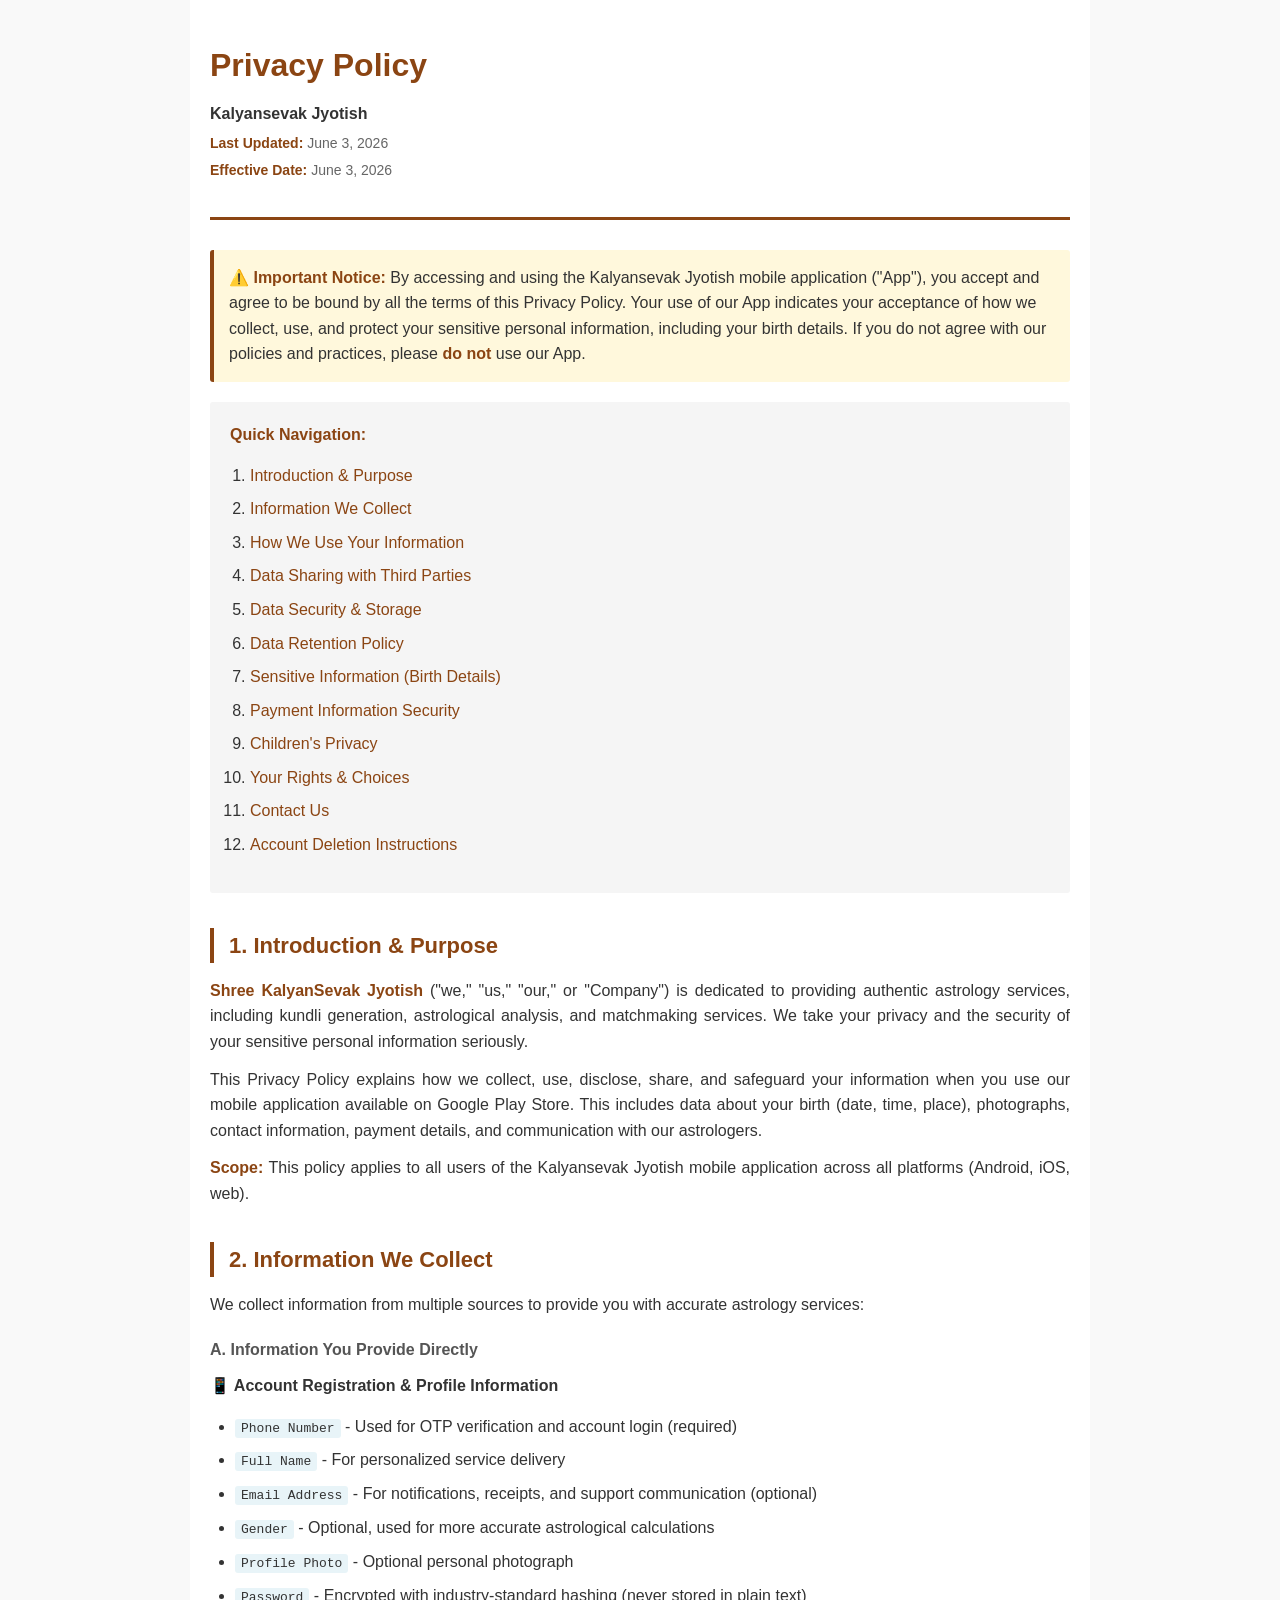
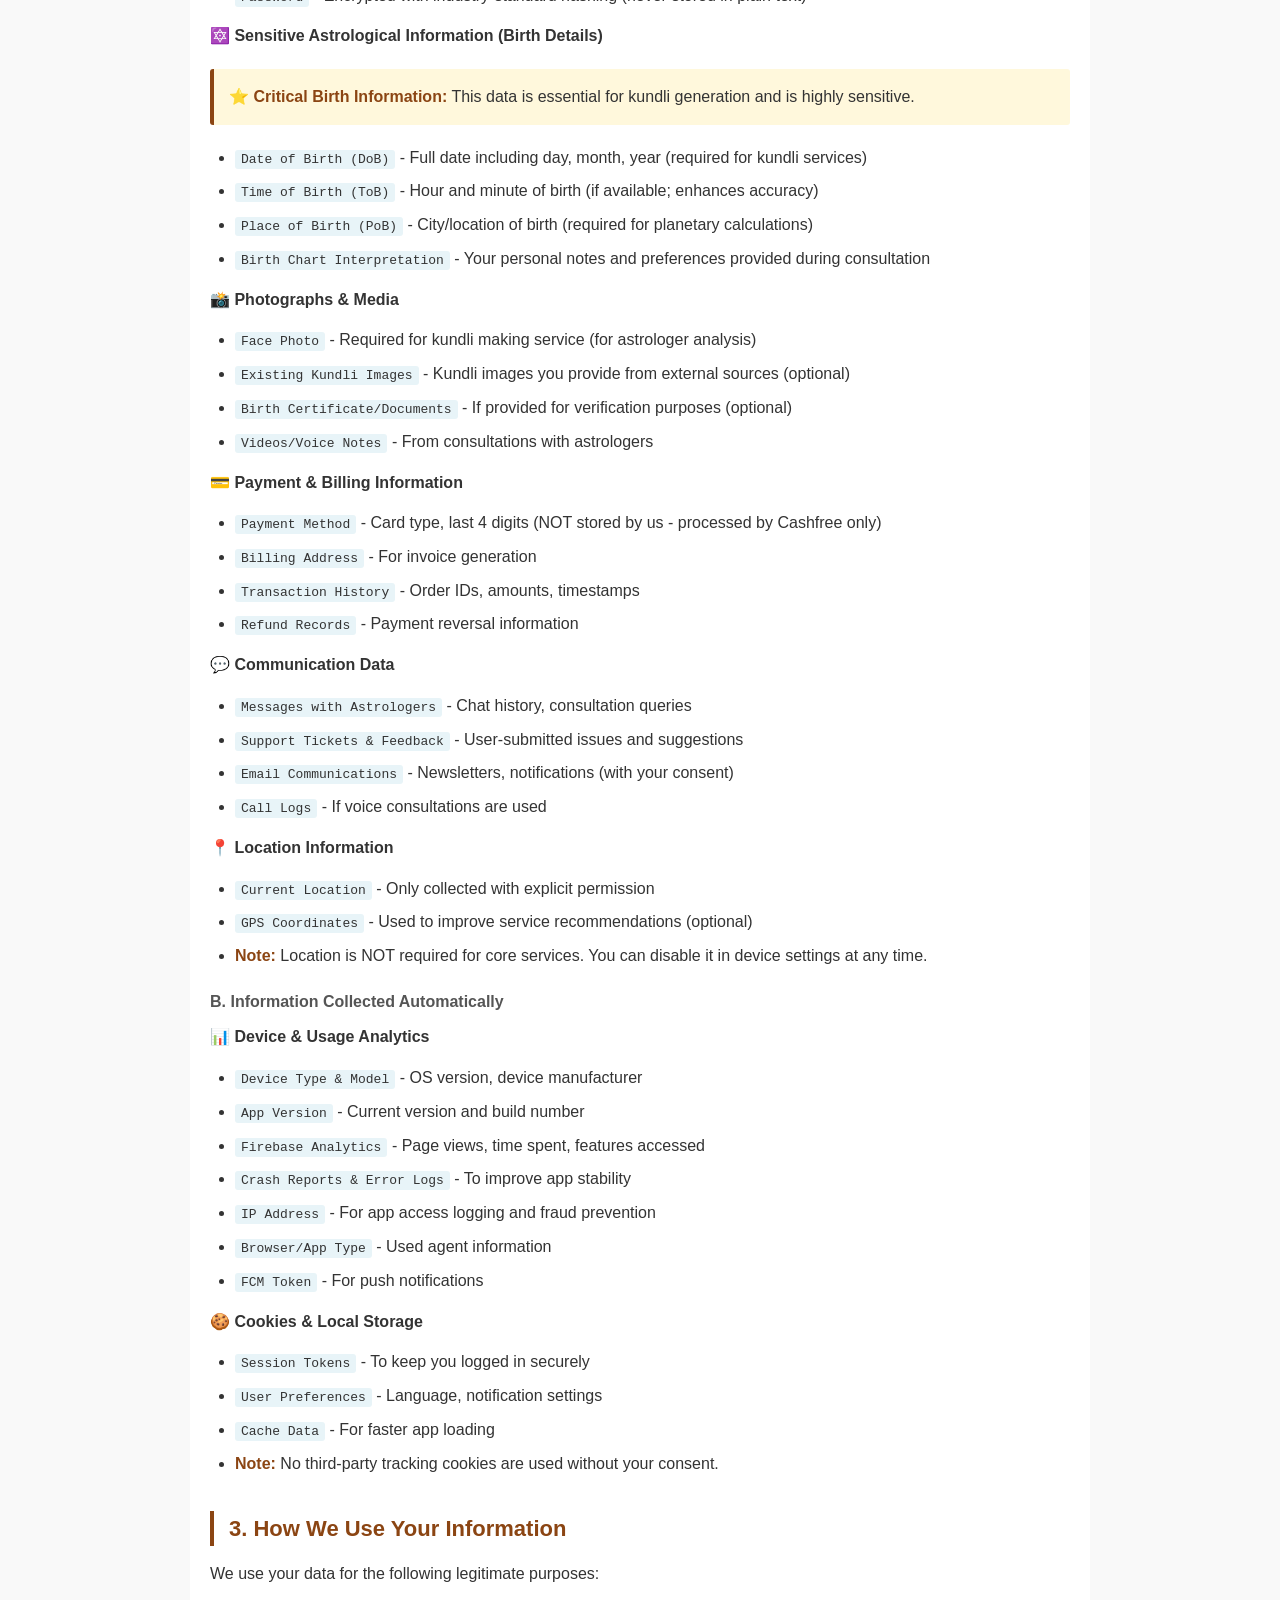
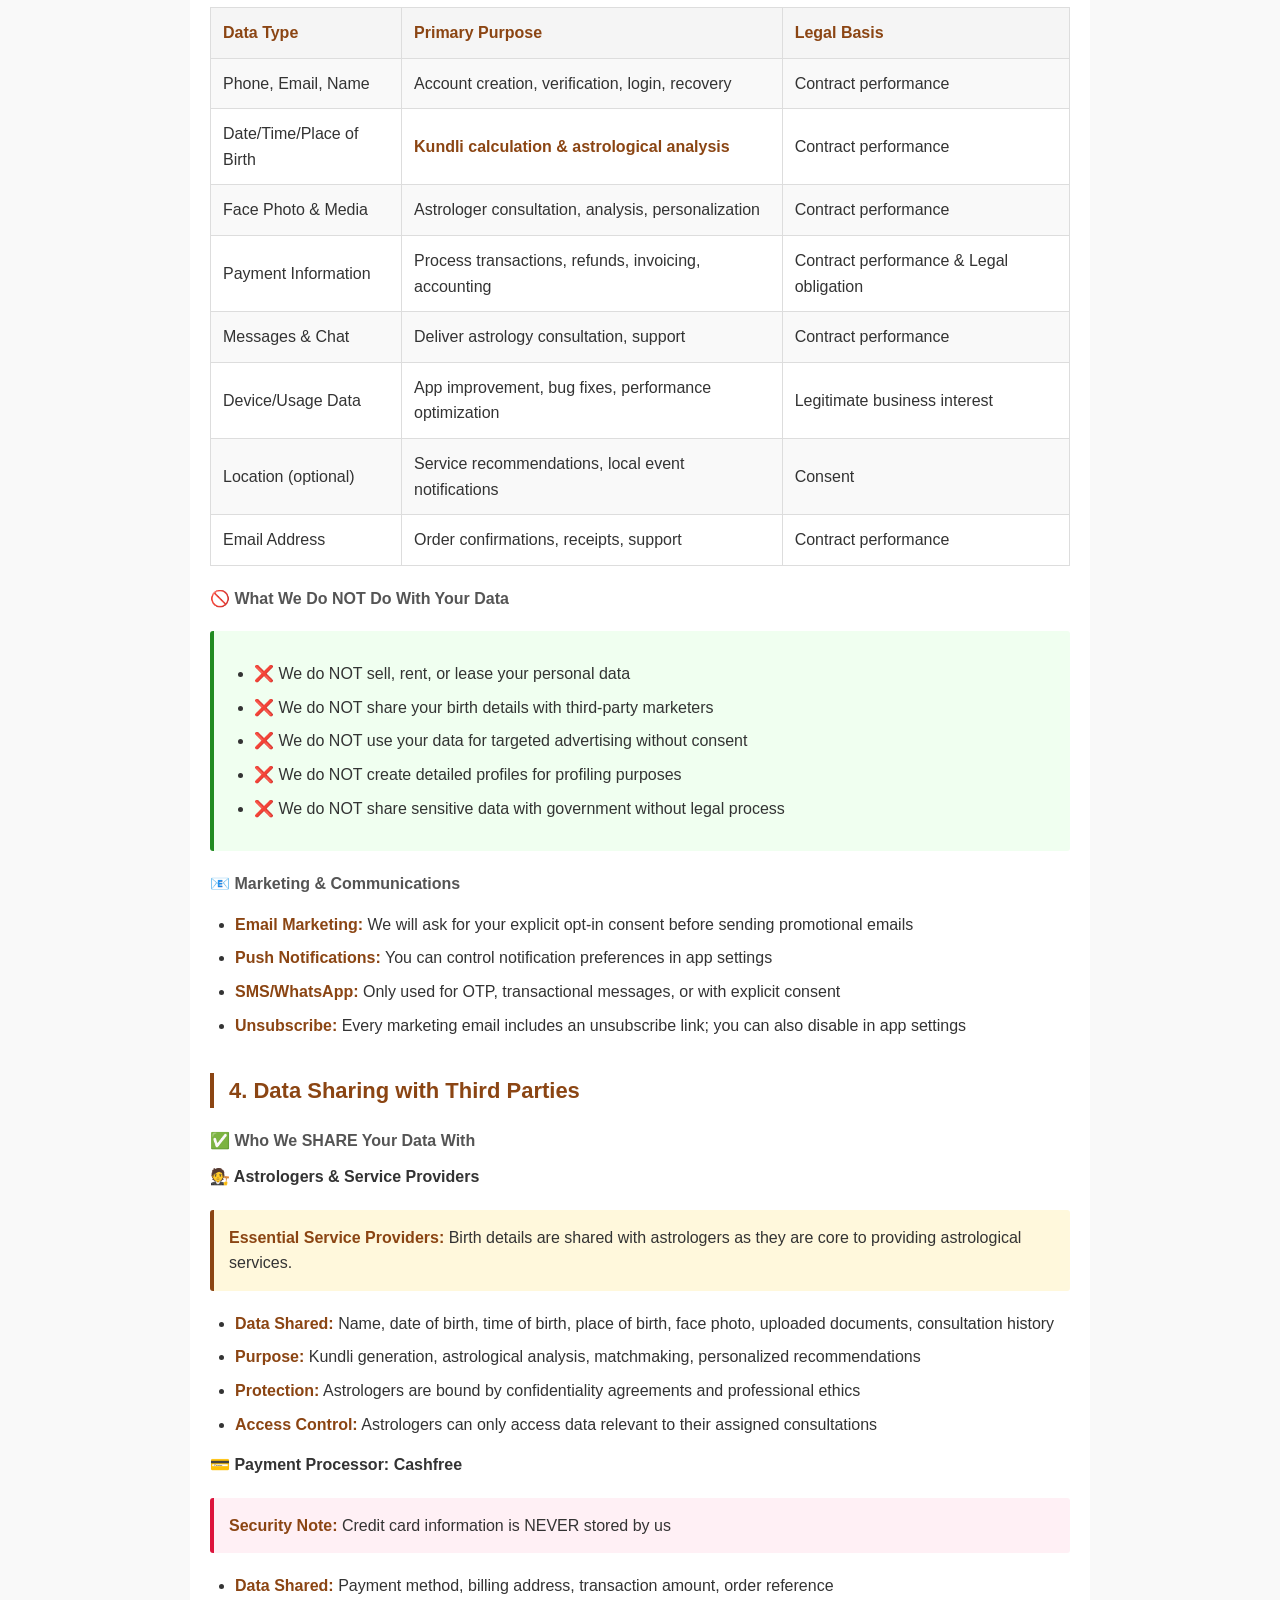
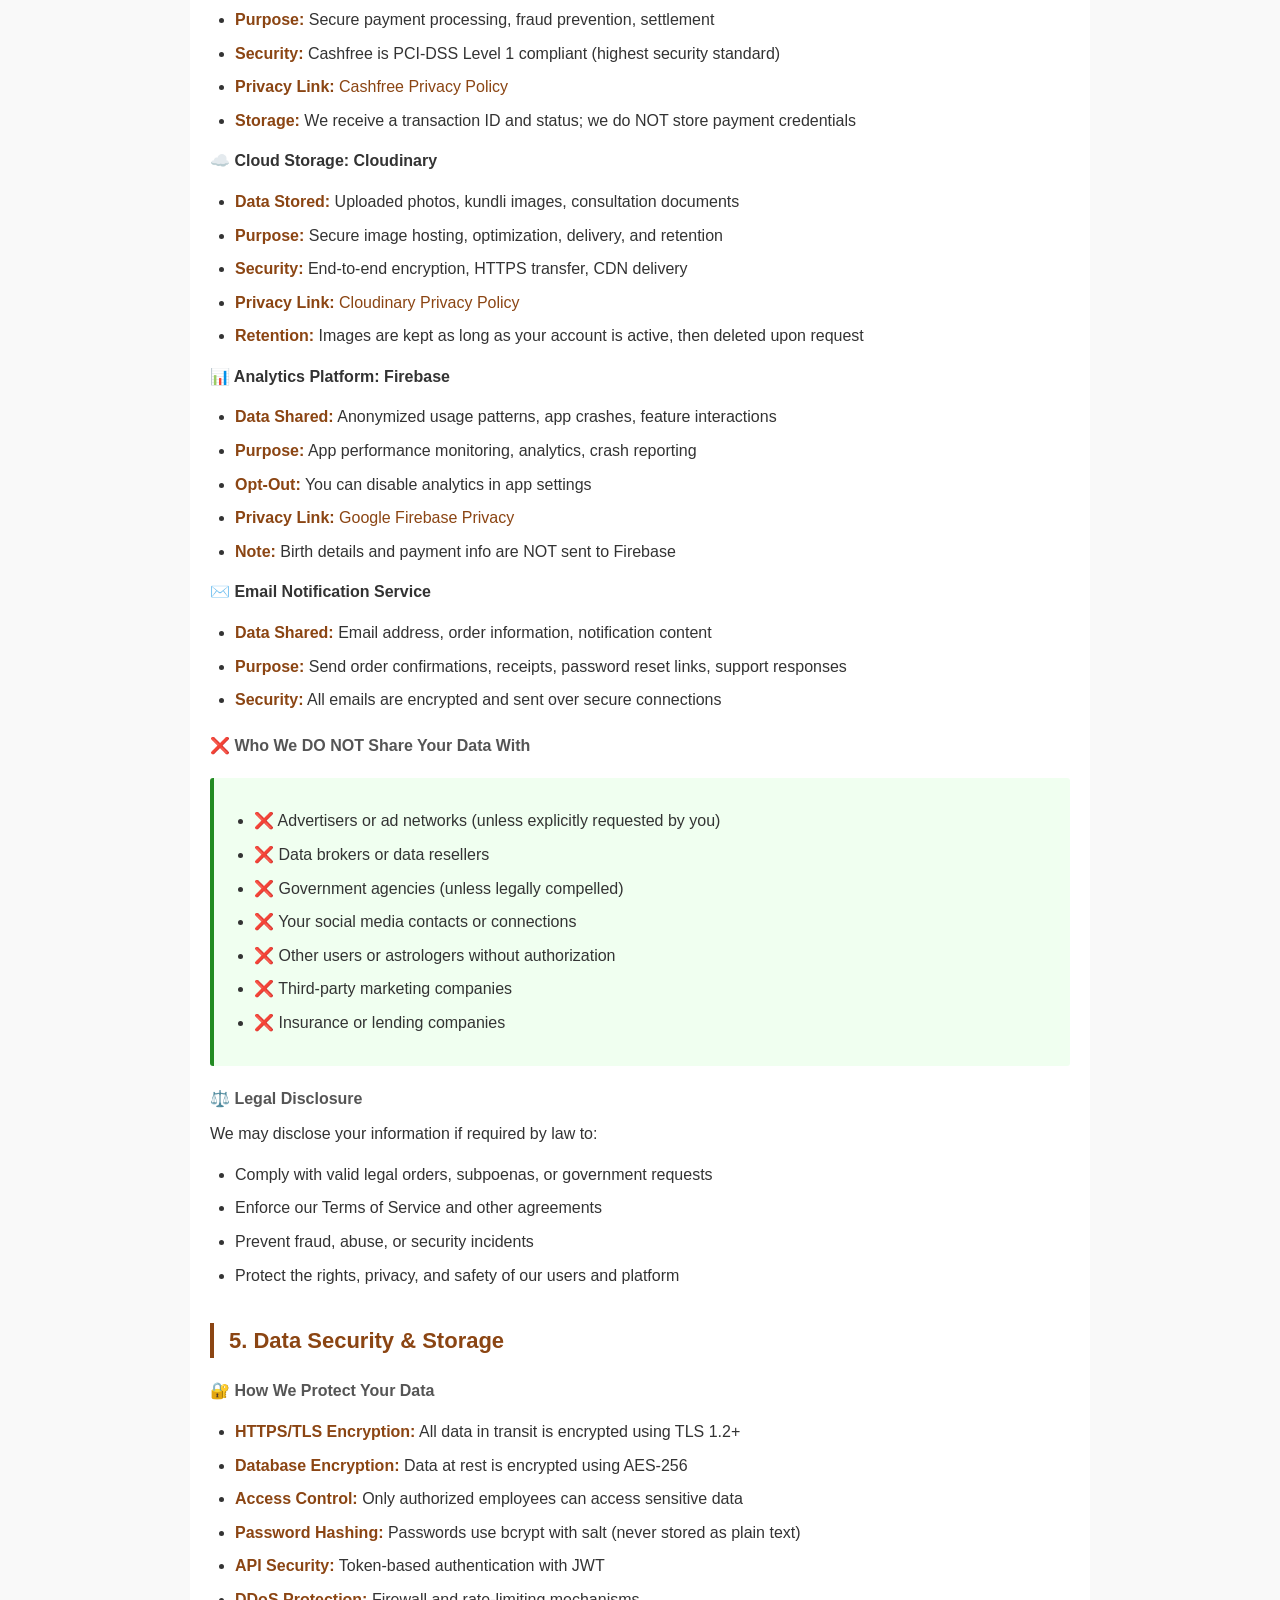
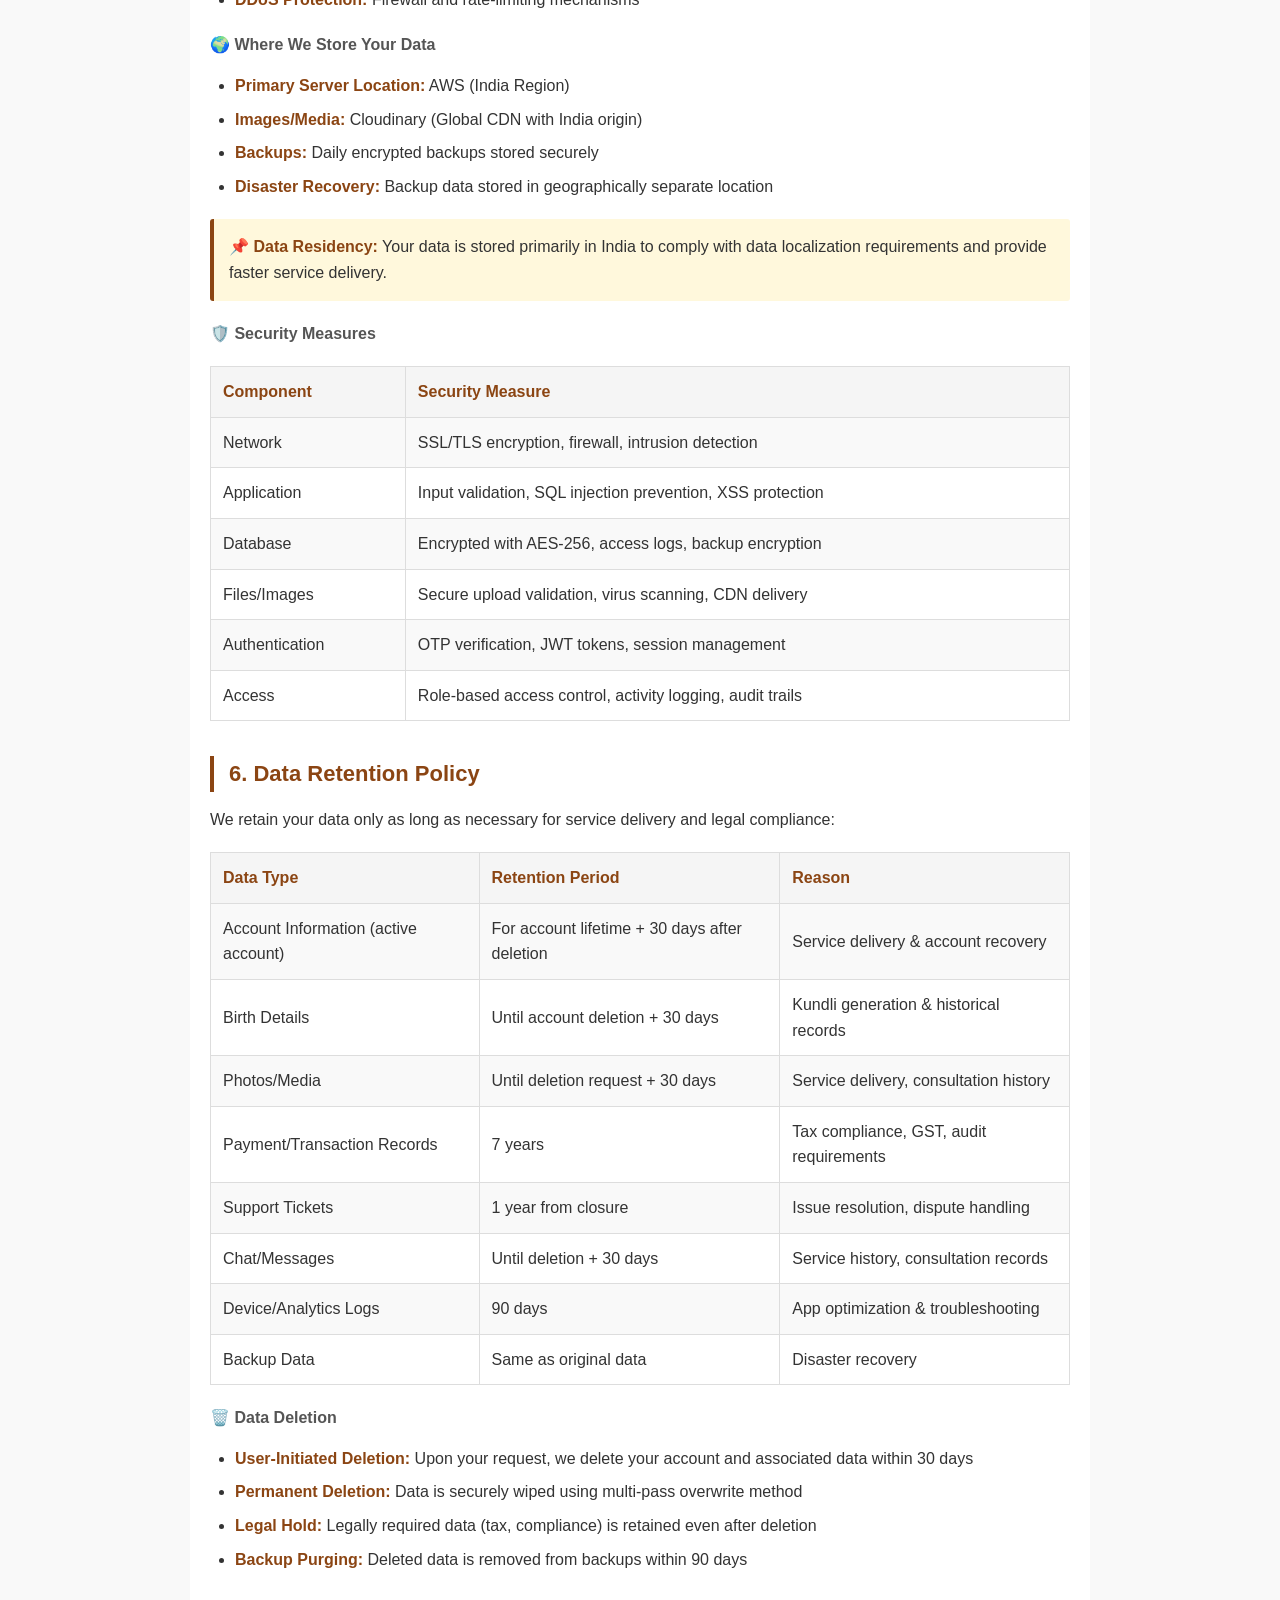
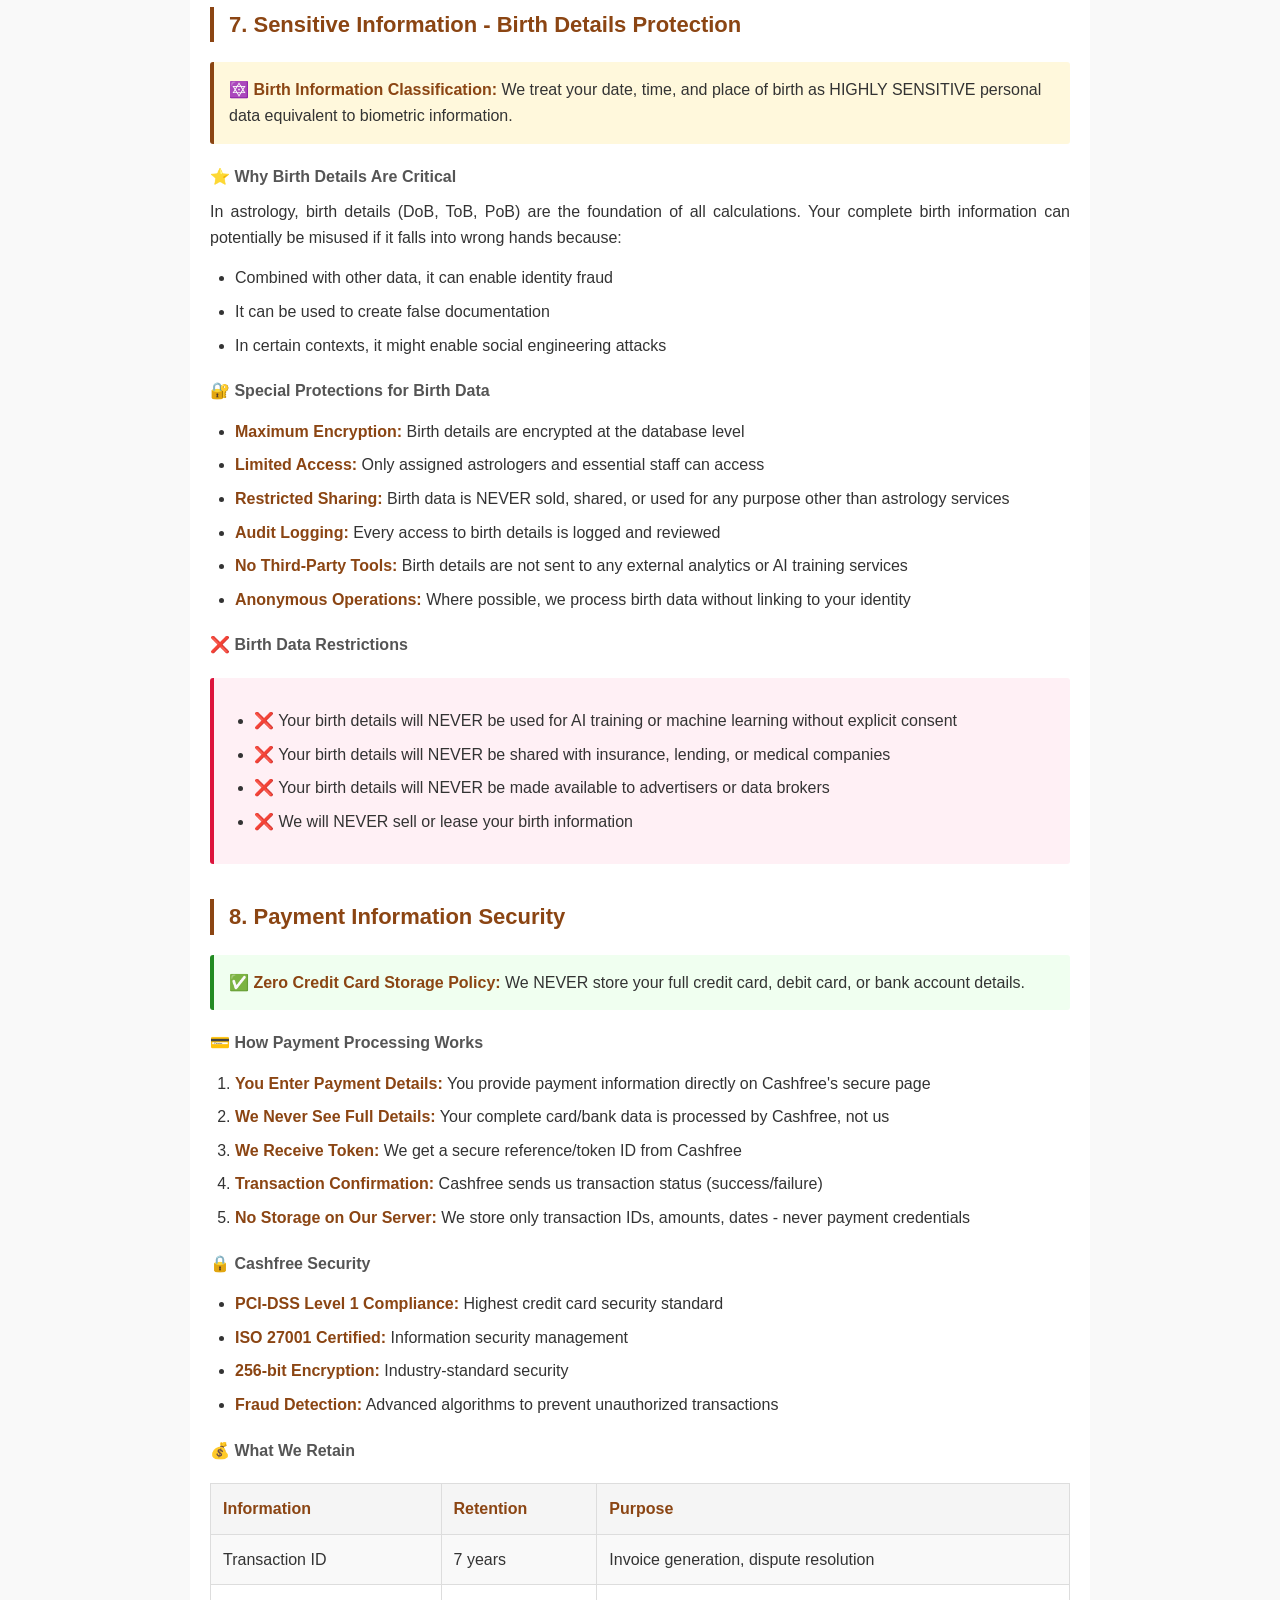
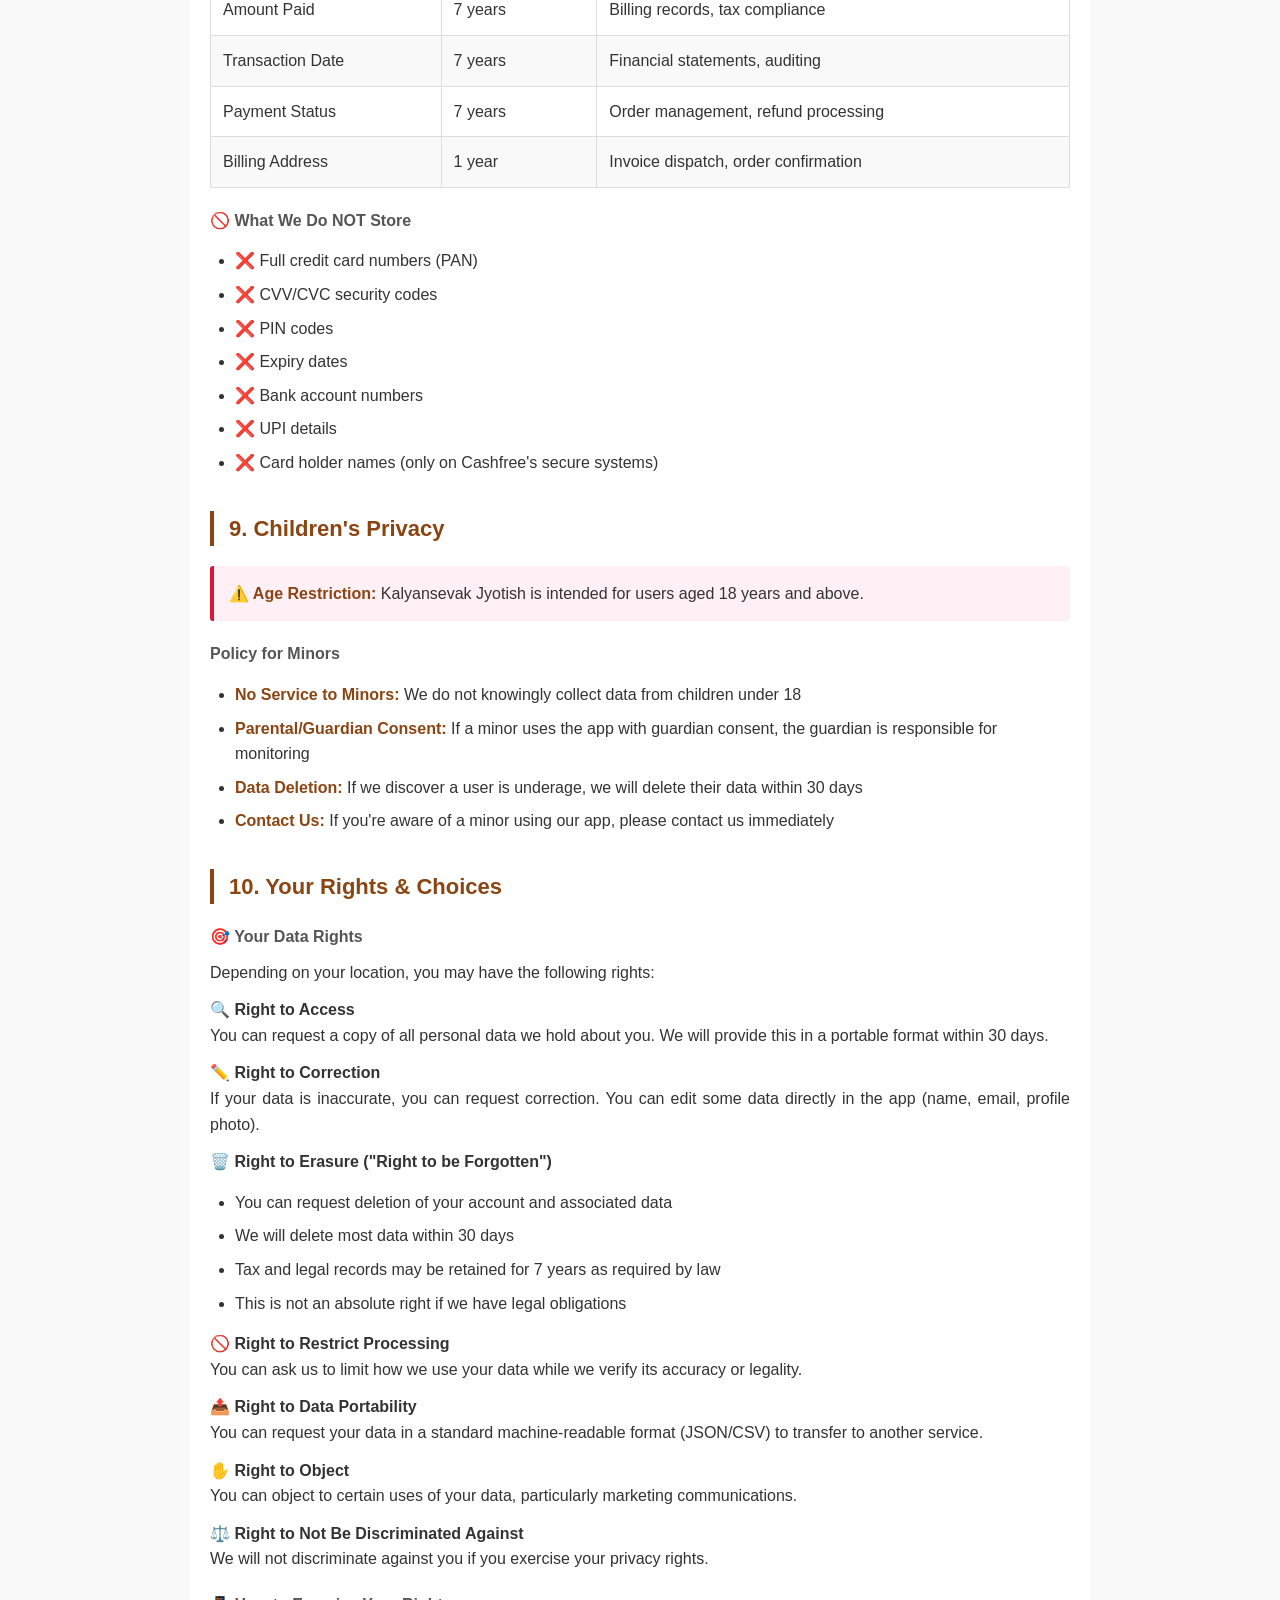
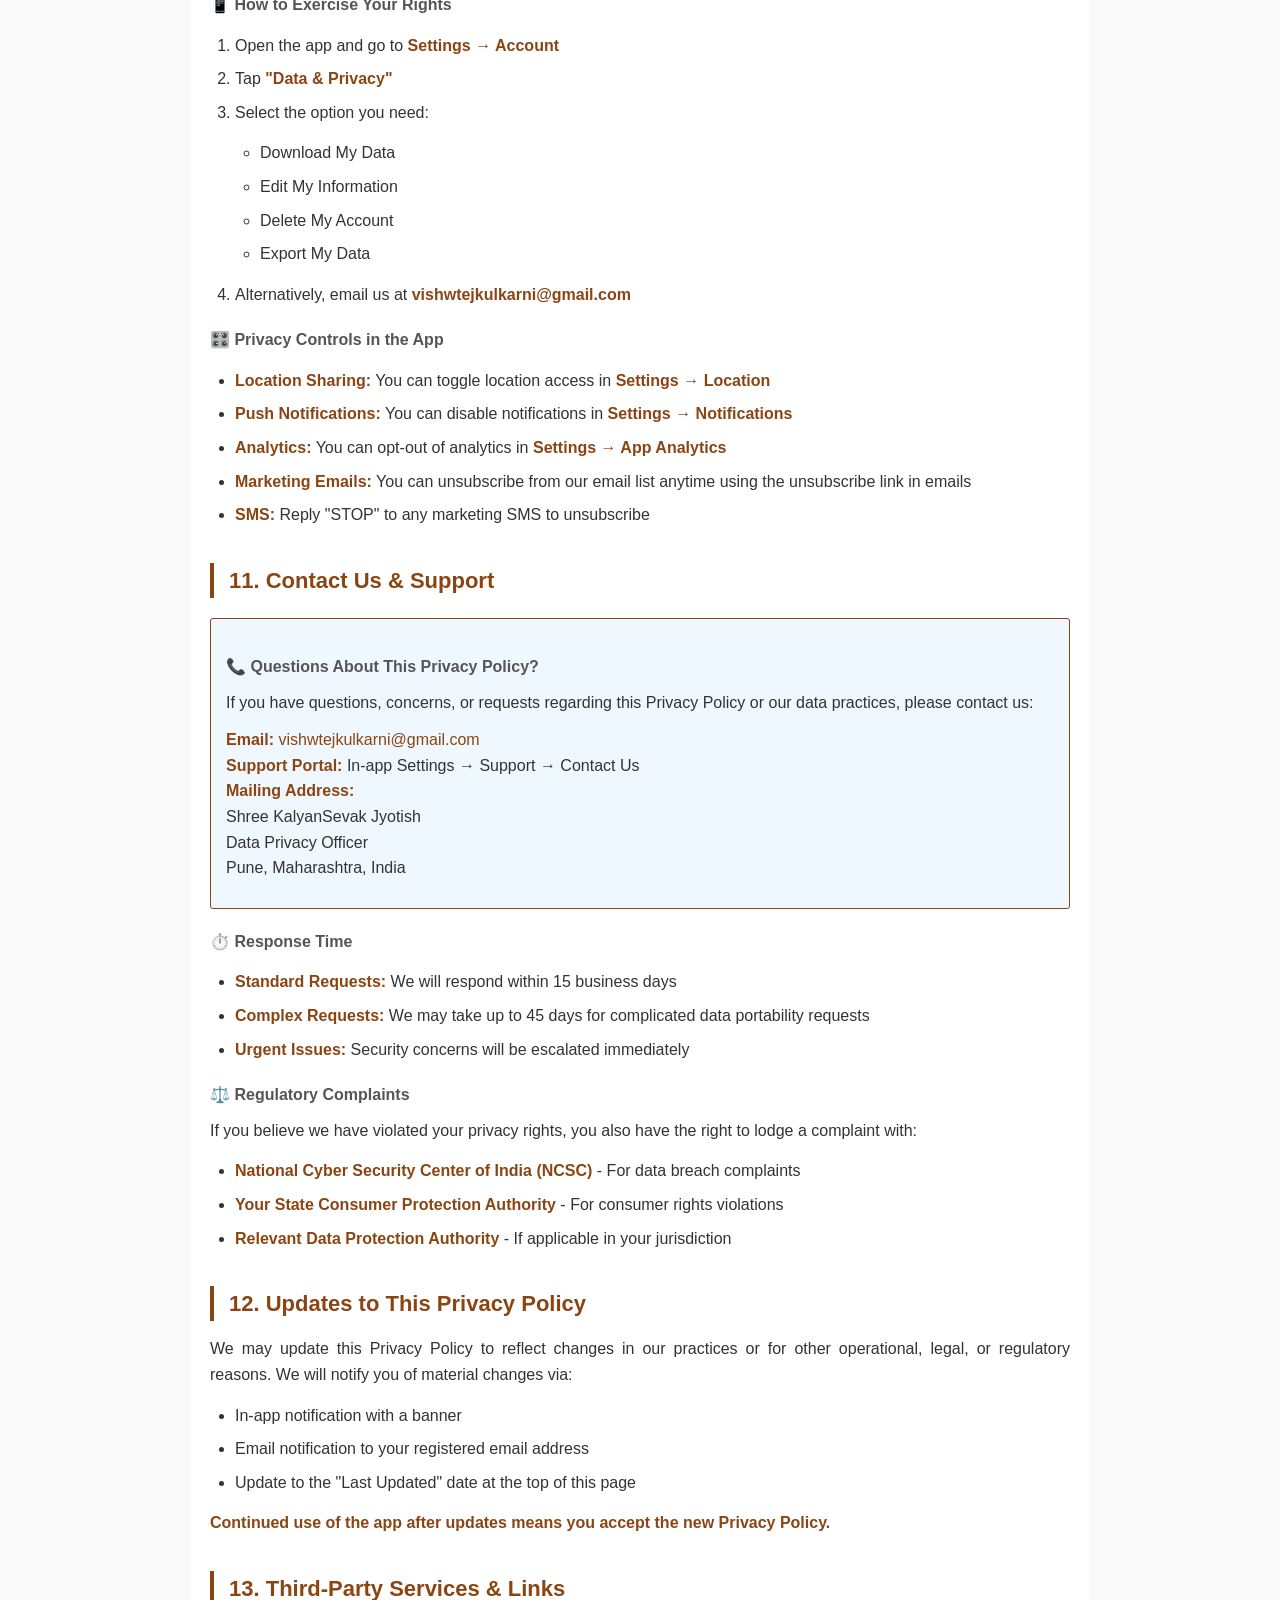
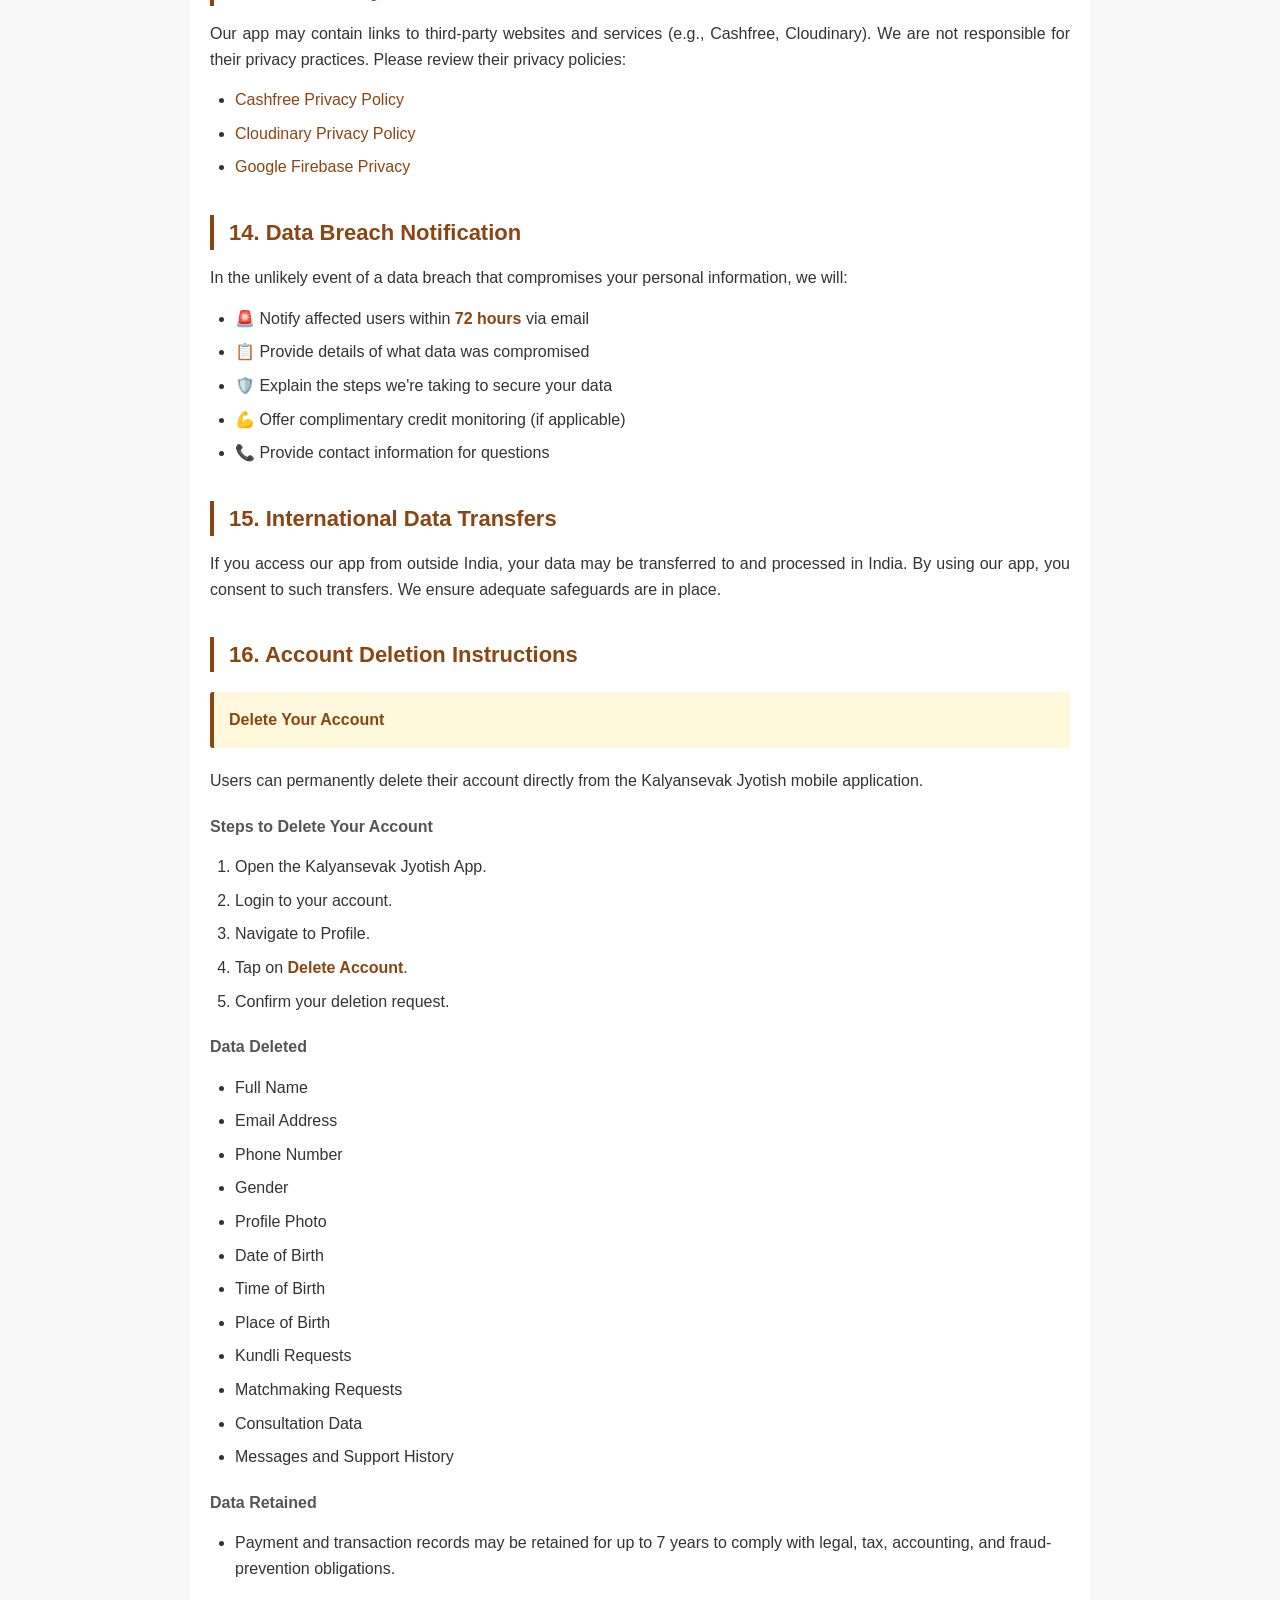
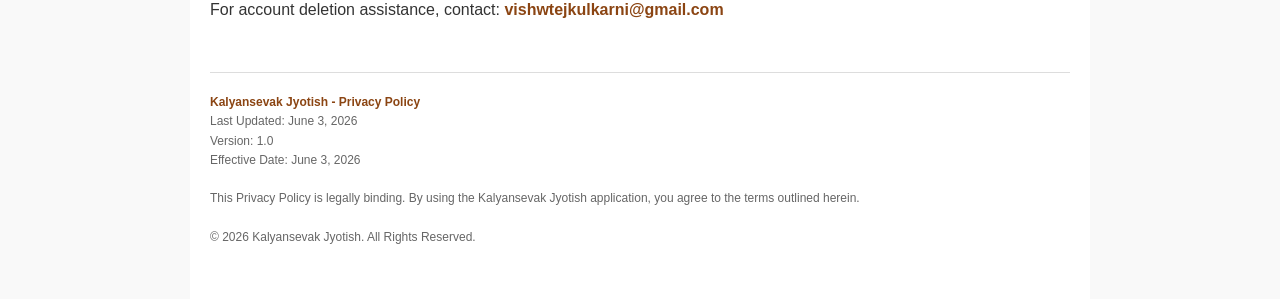
==== commit 083bbb69: "fix : delete page fix" ====
--- a/index.html
+++ b/index.html
@@ -185,8 +185,8 @@
             <h1>Privacy Policy</h1>
             <h2 style="border-left: none; margin-top: 10px; margin-bottom: 0; padding-left: 0; font-size: 16px; color: #333;">Kalyansevak Jyotish</h2>
             <div class="meta">
-                <p><strong>Last Updated:</strong> May 14, 2026</p>
-                <p><strong>Effective Date:</strong> May 14, 2026</p>
+               <p><strong>Last Updated:</strong> June 3, 2026</p>
+<p><strong>Effective Date:</strong> June 3, 2026</p>
             </div>
         </header>
 
@@ -194,22 +194,23 @@
             <strong>⚠️ Important Notice:</strong> By accessing and using the Kalyansevak Jyotish mobile application ("App"), you accept and agree to be bound by all the terms of this Privacy Policy. Your use of our App indicates your acceptance of how we collect, use, and protect your sensitive personal information, including your birth details. If you do not agree with our policies and practices, please <strong>do not</strong> use our App.
         </div>
 
-        <div class="toc">
-            <strong>Quick Navigation:</strong>
-            <ol>
-                <li><a href="#section-1">Introduction & Purpose</a></li>
-                <li><a href="#section-2">Information We Collect</a></li>
-                <li><a href="#section-3">How We Use Your Information</a></li>
-                <li><a href="#section-4">Data Sharing with Third Parties</a></li>
-                <li><a href="#section-5">Data Security & Storage</a></li>
-                <li><a href="#section-6">Data Retention Policy</a></li>
-                <li><a href="#section-7">Sensitive Information (Birth Details)</a></li>
-                <li><a href="#section-8">Payment Information Security</a></li>
-                <li><a href="#section-9">Children's Privacy</a></li>
-                <li><a href="#section-10">Your Rights & Choices</a></li>
-                <li><a href="#section-11">Contact Us</a></li>
-            </ol>
-        </div>
+       <div class="toc">
+    <strong>Quick Navigation:</strong>
+    <ol>
+        <li><a href="#section-1">Introduction & Purpose</a></li>
+        <li><a href="#section-2">Information We Collect</a></li>
+        <li><a href="#section-3">How We Use Your Information</a></li>
+        <li><a href="#section-4">Data Sharing with Third Parties</a></li>
+        <li><a href="#section-5">Data Security & Storage</a></li>
+        <li><a href="#section-6">Data Retention Policy</a></li>
+        <li><a href="#section-7">Sensitive Information (Birth Details)</a></li>
+        <li><a href="#section-8">Payment Information Security</a></li>
+        <li><a href="#section-9">Children's Privacy</a></li>
+        <li><a href="#section-10">Your Rights & Choices</a></li>
+        <li><a href="#section-11">Contact Us</a></li>
+        <li><a href="#section-16">Account Deletion Instructions</a></li>
+    </ol>
+</div>
 
         <!-- Section 1 -->
         <h2 id="section-1">1. Introduction & Purpose</h2>
@@ -705,17 +706,6 @@
             <li>Tax and legal records may be retained for 7 years as required by law</li>
             <li>This is not an absolute right if we have legal obligations</li>
         </ul>
-
-        <div class="highlight-box">
-    <h3>Account Deletion</h3>
-    <p>
-        Users can permanently delete their account and associated personal data directly from the Kalyansevak Jyotish mobile application.
-    </p>
-    <p>
-        For detailed account deletion instructions, please visit:
-        <a href="/kalyansevak-legal/delete-account.html">Delete Account Instructions</a>
-    </p>
-</div>
 
         <h4>🚫 Right to Restrict Processing</h4>
         <p>You can ask us to limit how we use your data while we verify its accuracy or legality.</p>
@@ -824,12 +814,60 @@
             If you access our app from outside India, your data may be transferred to and processed in India. By using our app, you consent to such transfers. We ensure adequate safeguards are in place.
         </p>
 
+        <h2 id="section-16">16. Account Deletion Instructions</h2>
+
+<div class="highlight-box">
+    <strong>Delete Your Account</strong>
+</div>
+
+<p>
+Users can permanently delete their account directly from the Kalyansevak Jyotish mobile application.
+</p>
+
+<h3>Steps to Delete Your Account</h3>
+
+<ol>
+    <li>Open the Kalyansevak Jyotish App.</li>
+    <li>Login to your account.</li>
+    <li>Navigate to Profile.</li>
+    <li>Tap on <strong>Delete Account</strong>.</li>
+    <li>Confirm your deletion request.</li>
+</ol>
+
+<h3>Data Deleted</h3>
+
+<ul>
+    <li>Full Name</li>
+    <li>Email Address</li>
+    <li>Phone Number</li>
+    <li>Gender</li>
+    <li>Profile Photo</li>
+    <li>Date of Birth</li>
+    <li>Time of Birth</li>
+    <li>Place of Birth</li>
+    <li>Kundli Requests</li>
+    <li>Matchmaking Requests</li>
+    <li>Consultation Data</li>
+    <li>Messages and Support History</li>
+</ul>
+
+<h3>Data Retained</h3>
+
+<ul>
+    <li>Payment and transaction records may be retained for up to 7 years to comply with legal, tax, accounting, and fraud-prevention obligations.</li>
+</ul>
+
+<p>
+For account deletion assistance, contact:
+<strong>vishwtejkulkarni@gmail.com</strong>
+</p>
+
         <footer>
             <p>
                 <strong>Kalyansevak Jyotish - Privacy Policy</strong><br>
-                Last Updated: May 14, 2026<br>
+                Last Updated: June 3, 2026<br>
                 Version: 1.0<br>
-                Effective Date: May 14, 2026<br>
+                Effective Date: June 3, 2026<br>
                 <br>
                 This Privacy Policy is legally binding. By using the Kalyansevak Jyotish application, you agree to the terms outlined herein.<br>
                 <br>
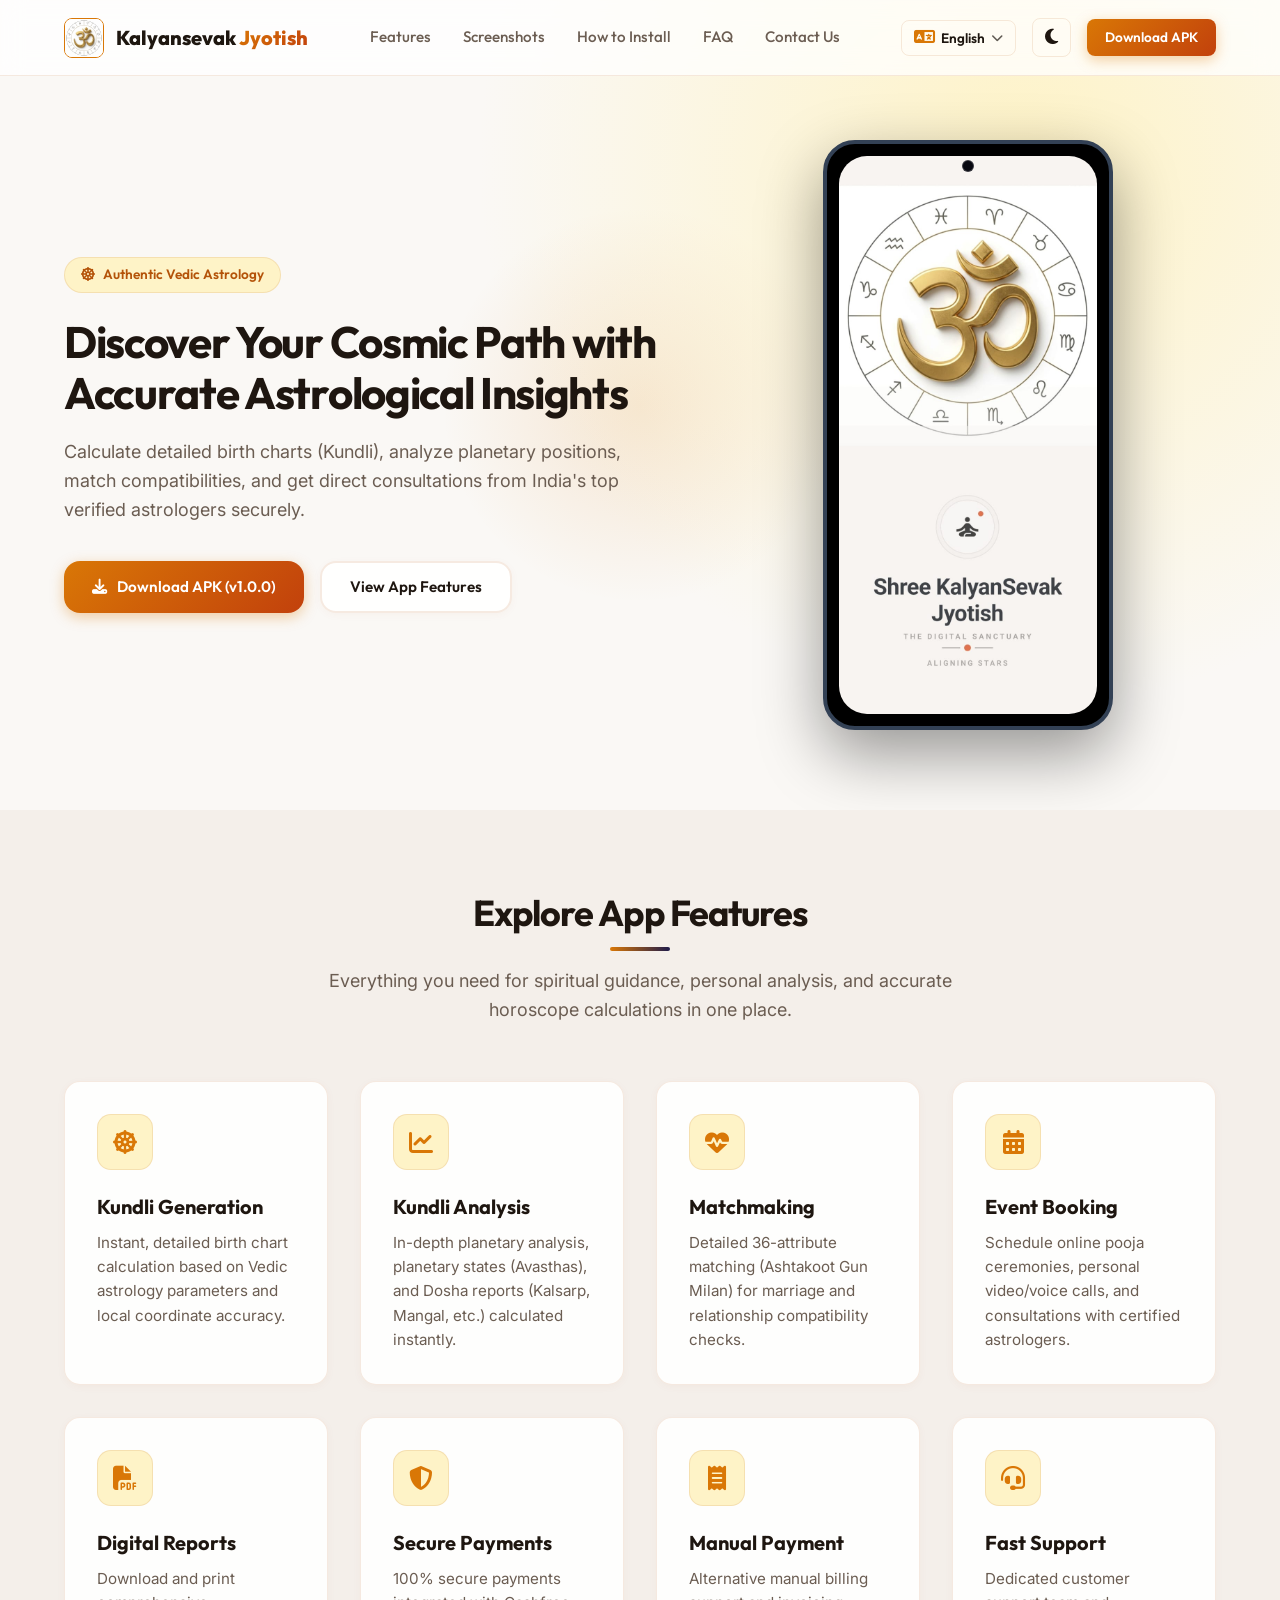
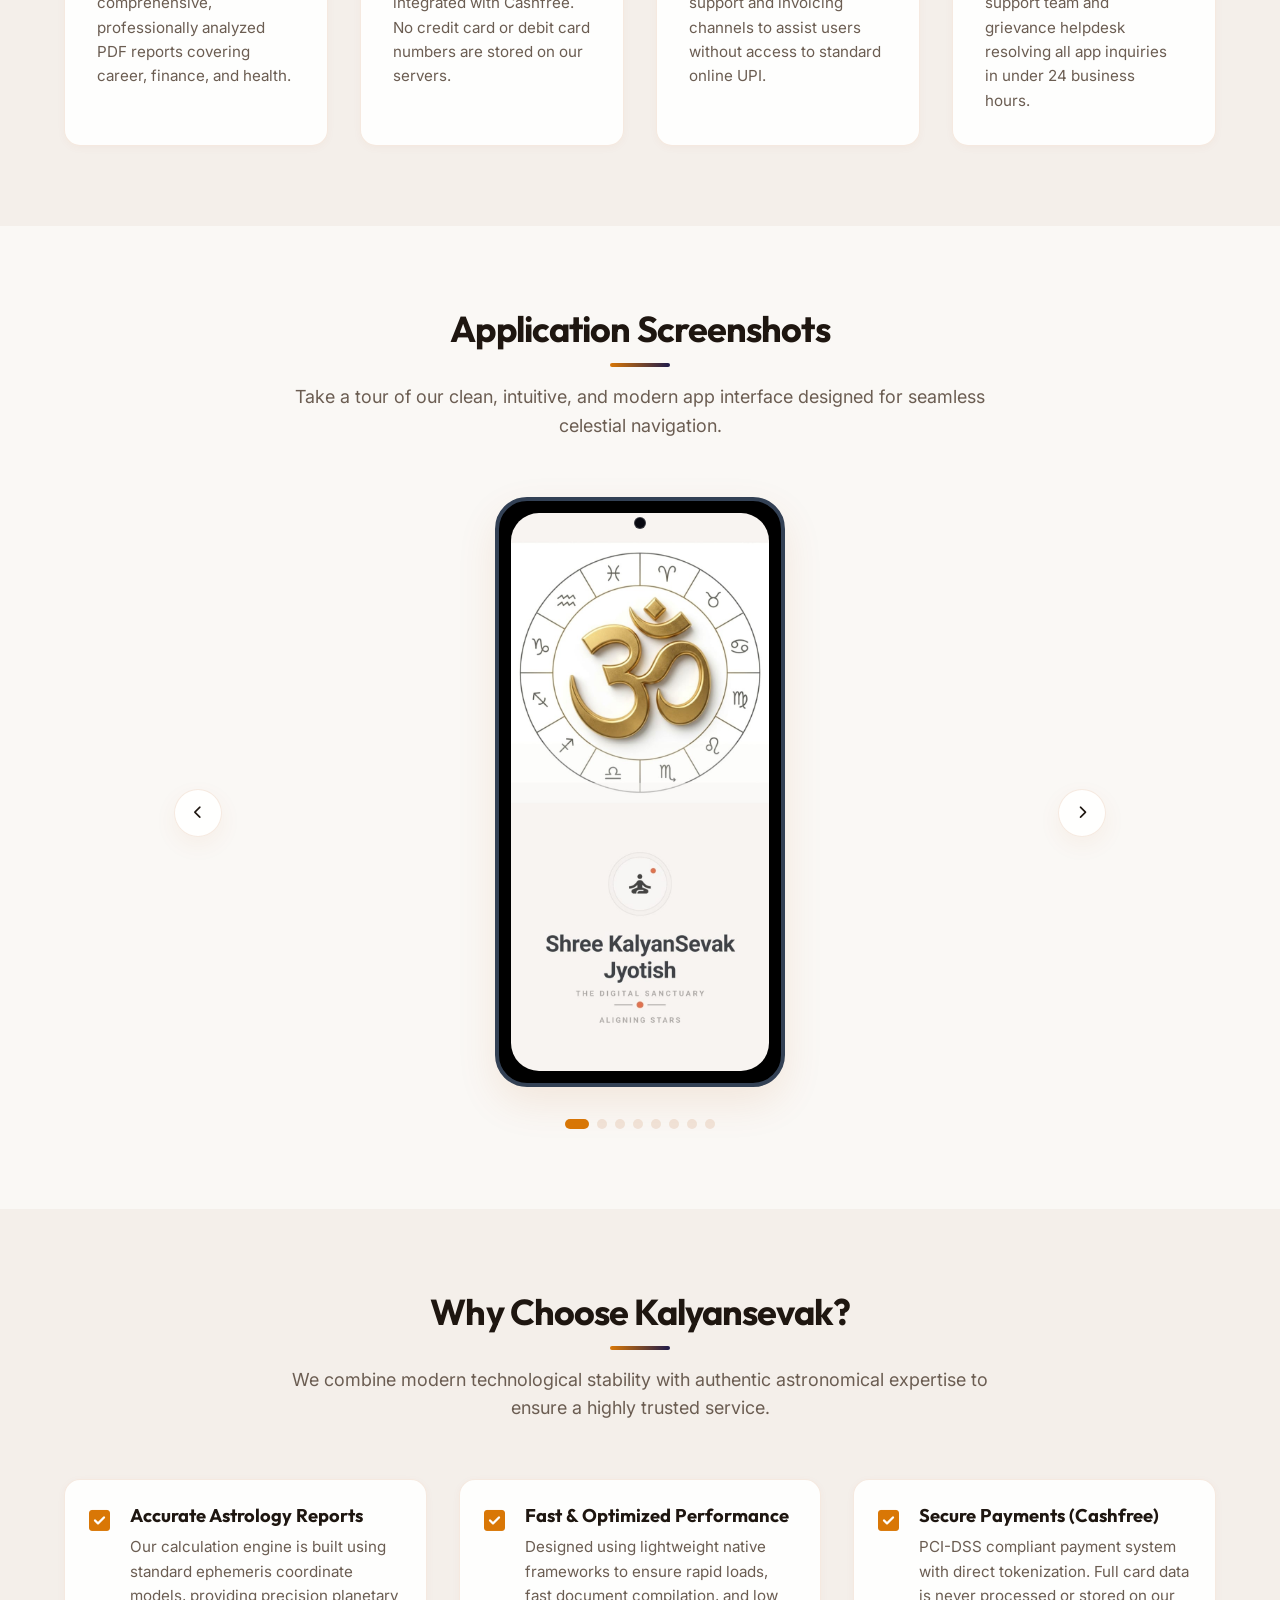
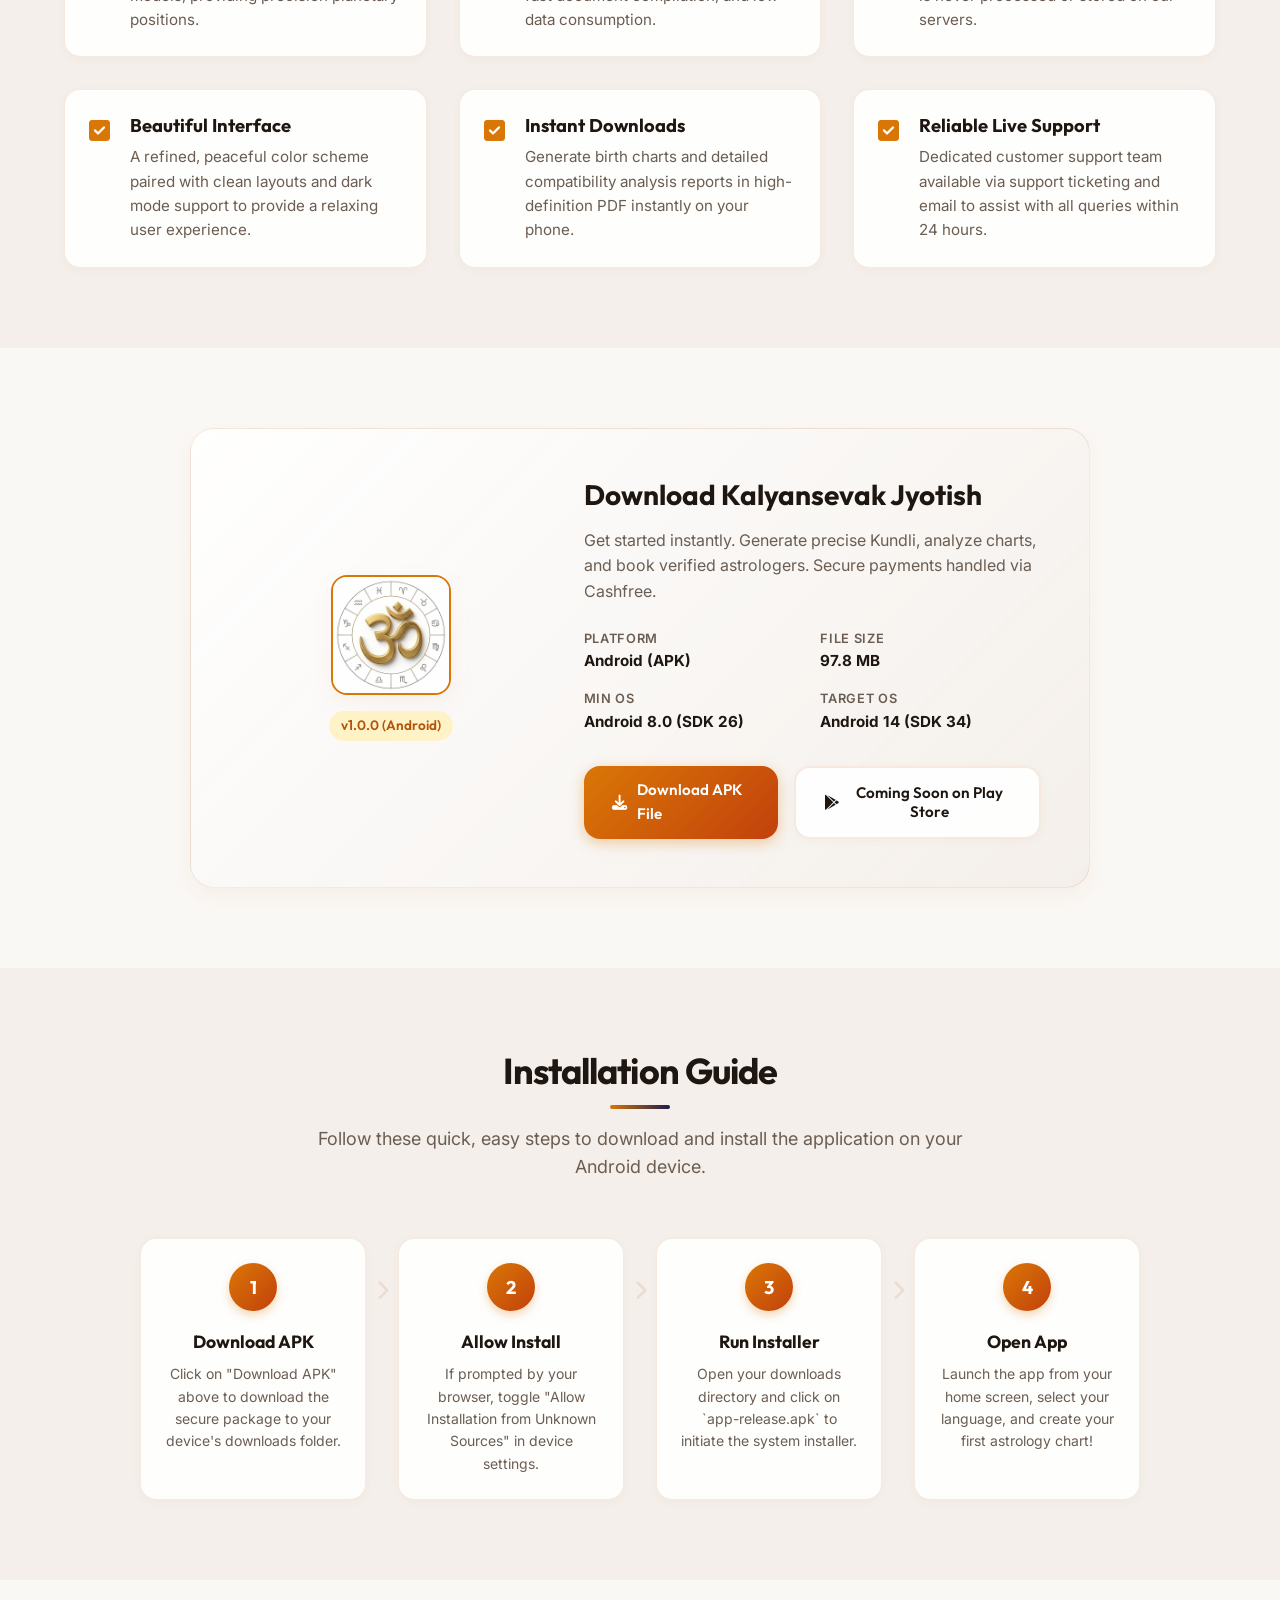
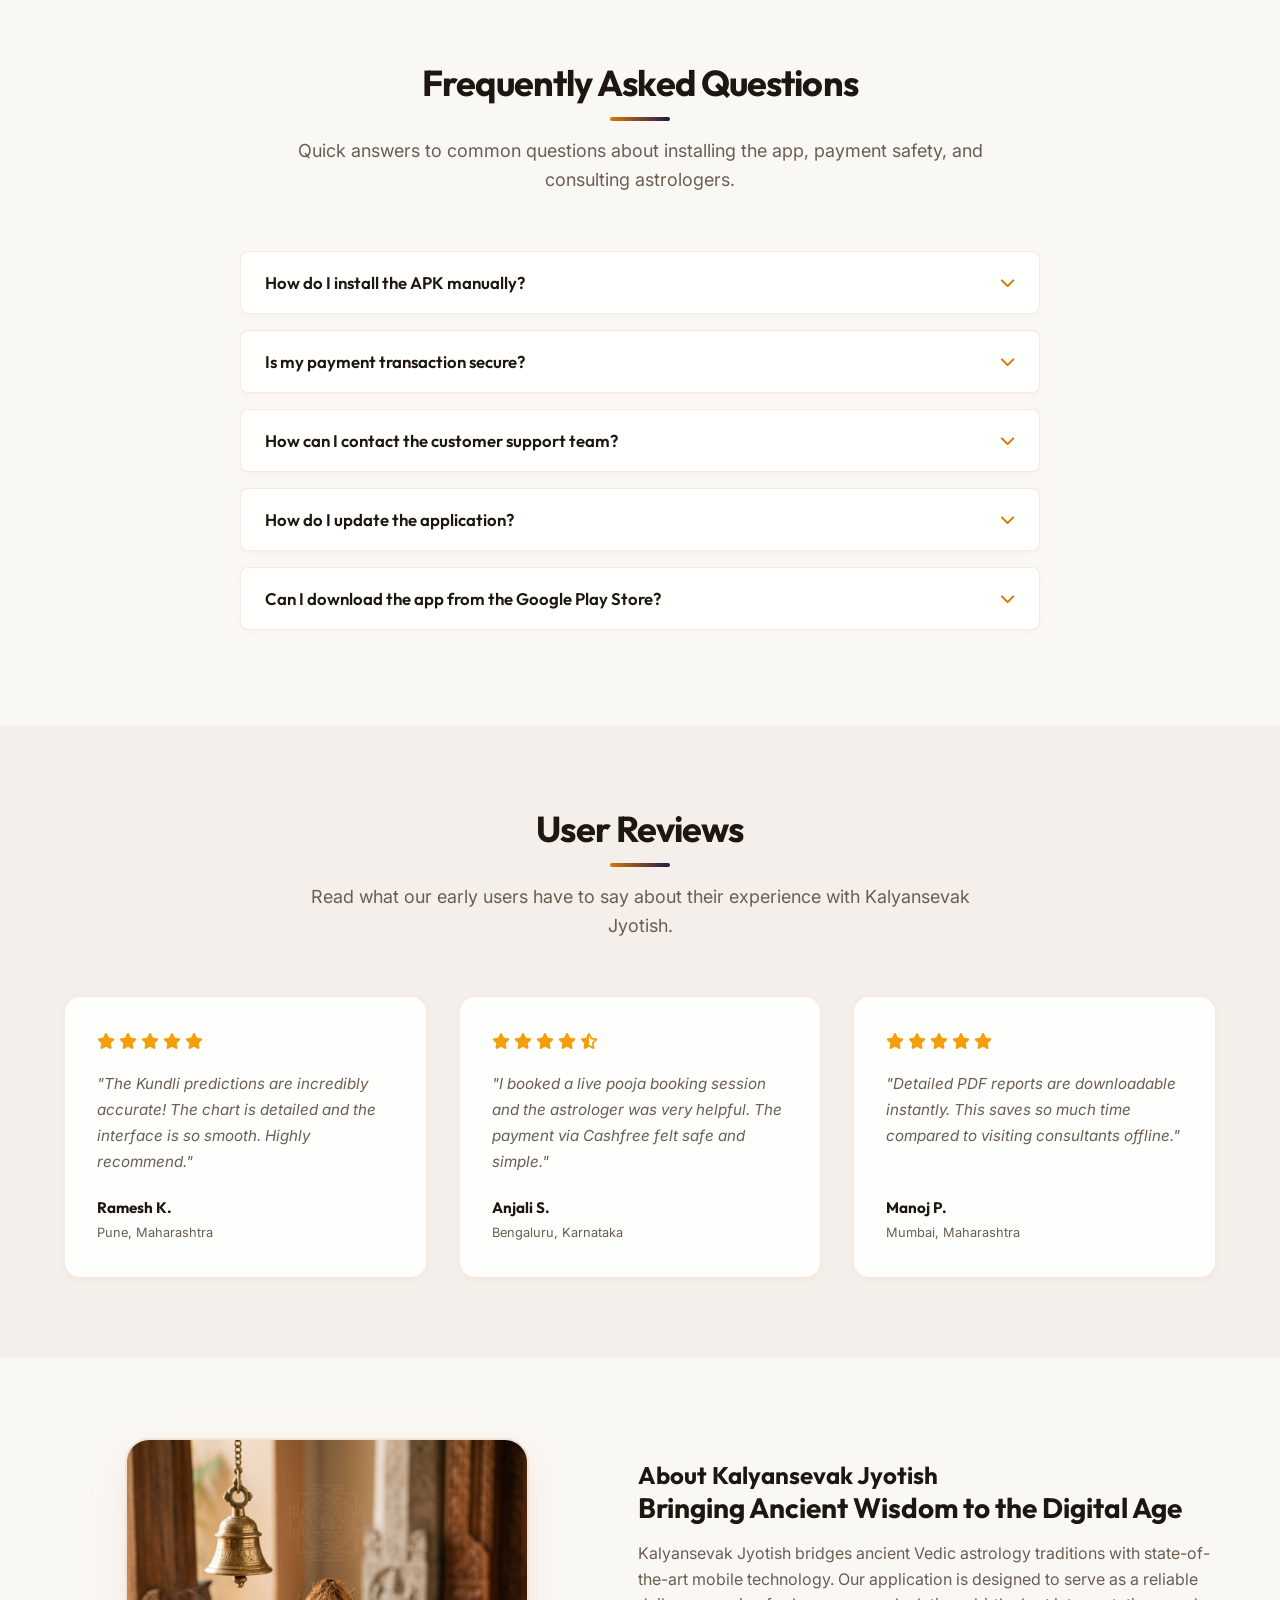
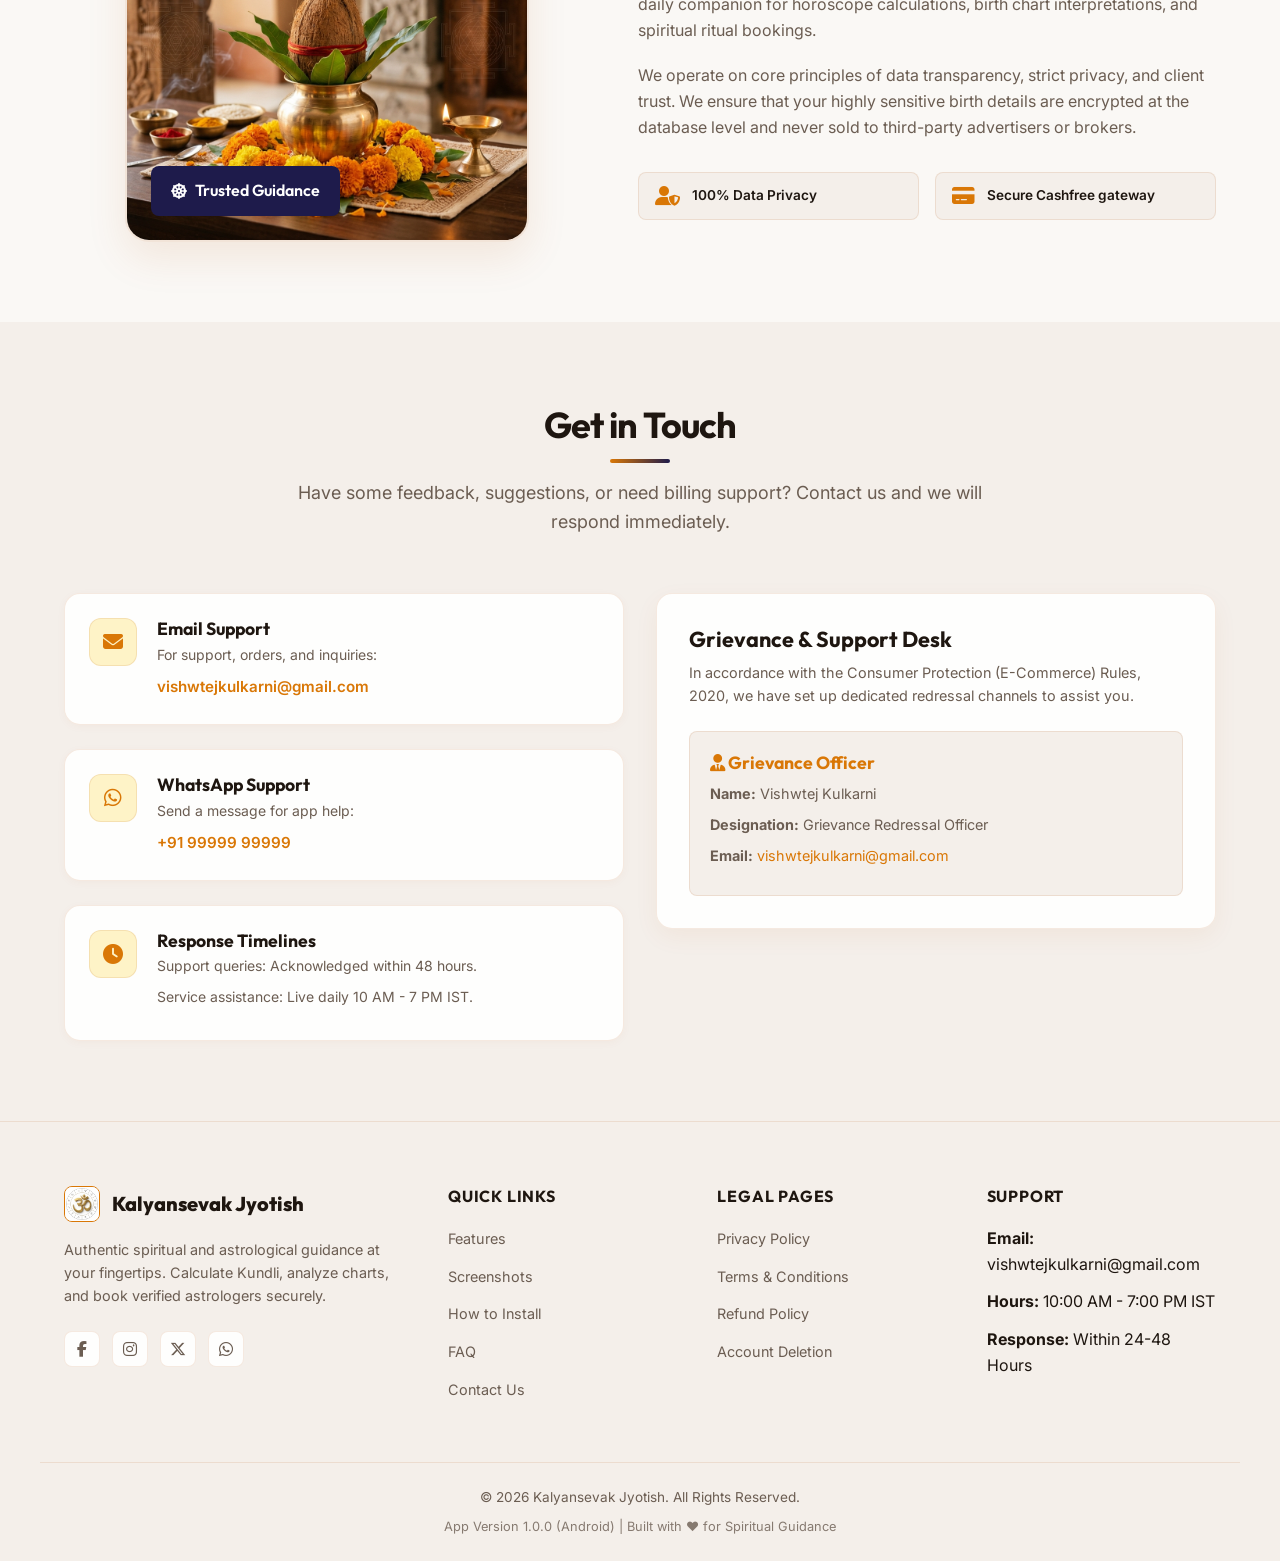
==== commit d463e411: "Build an Industry-Level Landing Page for My Mobile App" ====
--- a/index.html
+++ b/index.html
@@ -1,879 +1,683 @@
 <!DOCTYPE html>
-<html lang="en">
+<html lang="en" data-theme="light">
 <head>
     <meta charset="UTF-8">
     <meta name="viewport" content="width=device-width, initial-scale=1.0">
-    <title>Privacy Policy - Kalyansevak Jyotish</title>
-    <style>
-        * {
-            margin: 0;
-            padding: 0;
-            box-sizing: border-box;
-        }
-        
-        body {
-            font-family: 'Segoe UI', Tahoma, Geneva, Verdana, sans-serif;
-            line-height: 1.6;
-            color: #333;
-            background-color: #f9f9f9;
-        }
-        
-        .container {
-            max-width: 900px;
-            margin: 0 auto;
-            padding: 40px 20px;
-            background-color: #fff;
-        }
-        
-        header {
-            border-bottom: 3px solid #8B4513;
-            padding-bottom: 30px;
-            margin-bottom: 30px;
-        }
-        
-        h1 {
-            color: #8B4513;
-            font-size: 32px;
-            margin-bottom: 10px;
-        }
-        
-        .meta {
-            color: #666;
-            font-size: 14px;
-        }
-        
-        .meta p {
-            margin: 5px 0;
-        }
-        
-        h2 {
-            color: #8B4513;
-            font-size: 22px;
-            margin-top: 35px;
-            margin-bottom: 15px;
-            border-left: 4px solid #8B4513;
-            padding-left: 15px;
-        }
-        
-        h3 {
-            color: #555;
-            font-size: 16px;
-            margin-top: 20px;
-            margin-bottom: 10px;
-        }
-        
-        p {
-            margin-bottom: 12px;
-            text-align: justify;
-        }
-        
-        ul, ol {
-            margin: 15px 0 15px 25px;
-        }
-        
-        li {
-            margin: 8px 0;
-        }
-        
-        strong {
-            color: #8B4513;
-        }
-        
-        em {
-            color: #666;
-        }
-        
-        .highlight-box {
-            background-color: #FFF8DC;
-            border-left: 4px solid #8B4513;
-            padding: 15px;
-            margin: 20px 0;
-            border-radius: 3px;
-        }
-        
-        table {
-            width: 100%;
-            border-collapse: collapse;
-            margin: 20px 0;
-        }
-        
-        table th, table td {
-            border: 1px solid #ddd;
-            padding: 12px;
-            text-align: left;
-        }
-        
-        table th {
-            background-color: #f5f5f5;
-            color: #8B4513;
-            font-weight: bold;
-        }
-        
-        table tr:nth-child(even) {
-            background-color: #f9f9f9;
-        }
-        
-        .data-type {
-            background-color: #E8F4F8;
-            padding: 2px 6px;
-            border-radius: 3px;
-            font-family: 'Courier New', monospace;
-            font-size: 13px;
-        }
-        
-        .warning {
-            background-color: #FFF0F5;
-            border-left: 4px solid #DC143C;
-            padding: 15px;
-            margin: 20px 0;
-            border-radius: 3px;
-        }
-        
-        .success {
-            background-color: #F0FFF0;
-            border-left: 4px solid #228B22;
-            padding: 15px;
-            margin: 20px 0;
-            border-radius: 3px;
-        }
-        
-        a {
-            color: #8B4513;
-            text-decoration: none;
-        }
-        
-        a:hover {
-            text-decoration: underline;
-        }
-        
-        footer {
-            margin-top: 50px;
-            padding-top: 20px;
-            border-top: 1px solid #ddd;
-            color: #666;
-            font-size: 12px;
-            text-align: center;
-        }
-        
-        .contact-info {
-            background-color: #f0f8ff;
-            border: 1px solid #8B4513;
-            padding: 15px;
-            margin: 20px 0;
-            border-radius: 3px;
-        }
-        
-        .toc {
-            background-color: #f5f5f5;
-            padding: 20px;
-            border-radius: 3px;
-            margin: 20px 0;
-        }
-        
-        .toc ol {
-            margin-left: 20px;
-        }
-        
-        .toc a {
-            color: #8B4513;
-        }
-    </style>
+    <!-- Primary SEO Metadata -->
+    <title>Kalyansevak Jyotish - Authentic Vedic Astrology & Kundli App</title>
+    <meta name="description" content="Calculate detailed birth charts (Kundli), analyze planetary states, match compatibility, and book certified astrologers securely on the Kalyansevak Jyotish Android app.">
+    <meta name="keywords" content="astrology app, kundli generator, horoscope analysis, gun milan, matchmaking, vedic astrology india, cashfree secure payment, download kundli pdf">
+    <meta name="author" content="Shree KalyanSevak Jyotish">
+    
+    <!-- Open Graph / Facebook -->
+    <meta property="og:type" content="website">
+    <meta property="og:url" content="https://kalyansevak.com/">
+    <meta property="og:title" content="Kalyansevak Jyotish - Authentic Vedic Astrology & Kundli App">
+    <meta property="og:description" content="Download the ultimate astrology companion. Generate precise Kundli, check match compatibility, and consult certified astrologers with absolute data privacy.">
+    <meta property="og:image" content="./assets/Splash.png">
+
+    <!-- Twitter -->
+    <meta property="twitter:card" content="summary_large_image">
+    <meta property="twitter:url" content="https://kalyansevak.com/">
+    <meta property="twitter:title" content="Kalyansevak Jyotish - Authentic Vedic Astrology & Kundli App">
+    <meta property="twitter:description" content="Download the ultimate astrology companion. Generate precise Kundli, check match compatibility, and consult certified astrologers with absolute data privacy.">
+    <meta property="twitter:image" content="./assets/Splash.png">
+
+    <!-- Favicon -->
+    <link rel="icon" type="image/png" href="./assets/app_icon.png">
+    
+    <!-- Google Fonts -->
+    <link rel="preconnect" href="https://fonts.googleapis.com">
+    <link rel="preconnect" href="https://fonts.gstatic.com" crossorigin>
+    <link href="https://fonts.googleapis.com/css2?family=Inter:wght@300;400;500;600;700&family=Outfit:wght@400;500;600;700;800&display=swap" rel="stylesheet">
+    
+    <!-- FontAwesome for Icons -->
+    <link rel="stylesheet" href="https://cdnjs.cloudflare.com/ajax/libs/font-awesome/6.4.0/css/all.min.css">
+    
+    <!-- Custom Stylesheet -->
+    <link rel="stylesheet" href="./css/style.css">
 </head>
 <body>
-    <div class="container">
-        <header>
-            <h1>Privacy Policy</h1>
-            <h2 style="border-left: none; margin-top: 10px; margin-bottom: 0; padding-left: 0; font-size: 16px; color: #333;">Kalyansevak Jyotish</h2>
-            <div class="meta">
-               <p><strong>Last Updated:</strong> June 3, 2026</p>
-<p><strong>Effective Date:</strong> June 3, 2026</p>
-            </div>
-        </header>
-
-        <div class="highlight-box">
-            <strong>⚠️ Important Notice:</strong> By accessing and using the Kalyansevak Jyotish mobile application ("App"), you accept and agree to be bound by all the terms of this Privacy Policy. Your use of our App indicates your acceptance of how we collect, use, and protect your sensitive personal information, including your birth details. If you do not agree with our policies and practices, please <strong>do not</strong> use our App.
-        </div>
-
-       <div class="toc">
-    <strong>Quick Navigation:</strong>
-    <ol>
-        <li><a href="#section-1">Introduction & Purpose</a></li>
-        <li><a href="#section-2">Information We Collect</a></li>
-        <li><a href="#section-3">How We Use Your Information</a></li>
-        <li><a href="#section-4">Data Sharing with Third Parties</a></li>
-        <li><a href="#section-5">Data Security & Storage</a></li>
-        <li><a href="#section-6">Data Retention Policy</a></li>
-        <li><a href="#section-7">Sensitive Information (Birth Details)</a></li>
-        <li><a href="#section-8">Payment Information Security</a></li>
-        <li><a href="#section-9">Children's Privacy</a></li>
-        <li><a href="#section-10">Your Rights & Choices</a></li>
-        <li><a href="#section-11">Contact Us</a></li>
-        <li><a href="#section-16">Account Deletion Instructions</a></li>
-    </ol>
-</div>
-
-        <!-- Section 1 -->
-        <h2 id="section-1">1. Introduction & Purpose</h2>
-        <p>
-            <strong>Shree KalyanSevak Jyotish</strong> ("we," "us," "our," or "Company") is dedicated to providing authentic astrology services, including kundli generation, astrological analysis, and matchmaking services. We take your privacy and the security of your sensitive personal information seriously.
-        </p>
-        <p>
-            This Privacy Policy explains how we collect, use, disclose, share, and safeguard your information when you use our mobile application available on Google Play Store. This includes data about your birth (date, time, place), photographs, contact information, payment details, and communication with our astrologers.
-        </p>
-        <p>
-            <strong>Scope:</strong> This policy applies to all users of the Kalyansevak Jyotish mobile application across all platforms (Android, iOS, web).
-        </p>
-
-        <!-- Section 2 -->
-        <h2 id="section-2">2. Information We Collect</h2>
-        <p>We collect information from multiple sources to provide you with accurate astrology services:</p>
-
-        <h3>A. Information You Provide Directly</h3>
-        
-        <h4>📱 Account Registration & Profile Information</h4>
-        <ul>
-            <li><span class="data-type">Phone Number</span> - Used for OTP verification and account login (required)</li>
-            <li><span class="data-type">Full Name</span> - For personalized service delivery</li>
-            <li><span class="data-type">Email Address</span> - For notifications, receipts, and support communication (optional)</li>
-            <li><span class="data-type">Gender</span> - Optional, used for more accurate astrological calculations</li>
-            <li><span class="data-type">Profile Photo</span> - Optional personal photograph</li>
-            <li><span class="data-type">Password</span> - Encrypted with industry-standard hashing (never stored in plain text)</li>
-        </ul>
-
-        <h4>🔯 Sensitive Astrological Information (Birth Details)</h4>
-        <div class="highlight-box">
-            <strong>⭐ Critical Birth Information:</strong> This data is essential for kundli generation and is highly sensitive.
-        </div>
-        <ul>
-            <li><span class="data-type">Date of Birth (DoB)</span> - Full date including day, month, year (required for kundli services)</li>
-            <li><span class="data-type">Time of Birth (ToB)</span> - Hour and minute of birth (if available; enhances accuracy)</li>
-            <li><span class="data-type">Place of Birth (PoB)</span> - City/location of birth (required for planetary calculations)</li>
-            <li><span class="data-type">Birth Chart Interpretation</span> - Your personal notes and preferences provided during consultation</li>
-        </ul>
-
-        <h4>📸 Photographs & Media</h4>
-        <ul>
-            <li><span class="data-type">Face Photo</span> - Required for kundli making service (for astrologer analysis)</li>
-            <li><span class="data-type">Existing Kundli Images</span> - Kundli images you provide from external sources (optional)</li>
-            <li><span class="data-type">Birth Certificate/Documents</span> - If provided for verification purposes (optional)</li>
-            <li><span class="data-type">Videos/Voice Notes</span> - From consultations with astrologers</li>
-        </ul>
-
-        <h4>💳 Payment & Billing Information</h4>
-        <ul>
-            <li><span class="data-type">Payment Method</span> - Card type, last 4 digits (NOT stored by us - processed by Cashfree only)</li>
-            <li><span class="data-type">Billing Address</span> - For invoice generation</li>
-            <li><span class="data-type">Transaction History</span> - Order IDs, amounts, timestamps</li>
-            <li><span class="data-type">Refund Records</span> - Payment reversal information</li>
-        </ul>
-
-        <h4>💬 Communication Data</h4>
-        <ul>
-            <li><span class="data-type">Messages with Astrologers</span> - Chat history, consultation queries</li>
-            <li><span class="data-type">Support Tickets & Feedback</span> - User-submitted issues and suggestions</li>
-            <li><span class="data-type">Email Communications</span> - Newsletters, notifications (with your consent)</li>
-            <li><span class="data-type">Call Logs</span> - If voice consultations are used</li>
-        </ul>
-
-        <h4>📍 Location Information</h4>
-        <ul>
-            <li><span class="data-type">Current Location</span> - Only collected with explicit permission</li>
-            <li><span class="data-type">GPS Coordinates</span> - Used to improve service recommendations (optional)</li>
-            <li><strong>Note:</strong> Location is NOT required for core services. You can disable it in device settings at any time.</li>
-        </ul>
-
-        <h3>B. Information Collected Automatically</h3>
-        
-        <h4>📊 Device & Usage Analytics</h4>
-        <ul>
-            <li><span class="data-type">Device Type & Model</span> - OS version, device manufacturer</li>
-            <li><span class="data-type">App Version</span> - Current version and build number</li>
-            <li><span class="data-type">Firebase Analytics</span> - Page views, time spent, features accessed</li>
-            <li><span class="data-type">Crash Reports & Error Logs</span> - To improve app stability</li>
-            <li><span class="data-type">IP Address</span> - For app access logging and fraud prevention</li>
-            <li><span class="data-type">Browser/App Type</span> - Used agent information</li>
-            <li><span class="data-type">FCM Token</span> - For push notifications</li>
-        </ul>
-
-        <h4>🍪 Cookies & Local Storage</h4>
-        <ul>
-            <li><span class="data-type">Session Tokens</span> - To keep you logged in securely</li>
-            <li><span class="data-type">User Preferences</span> - Language, notification settings</li>
-            <li><span class="data-type">Cache Data</span> - For faster app loading</li>
-            <li><strong>Note:</strong> No third-party tracking cookies are used without your consent.</li>
-        </ul>
-
-        <!-- Section 3 -->
-        <h2 id="section-3">3. How We Use Your Information</h2>
-        <p>We use your data for the following legitimate purposes:</p>
-
-        <table>
-            <tr>
-                <th>Data Type</th>
-                <th>Primary Purpose</th>
-                <th>Legal Basis</th>
-            </tr>
-            <tr>
-                <td>Phone, Email, Name</td>
-                <td>Account creation, verification, login, recovery</td>
-                <td>Contract performance</td>
-            </tr>
-            <tr>
-                <td>Date/Time/Place of Birth</td>
-                <td><strong>Kundli calculation & astrological analysis</strong></td>
-                <td>Contract performance</td>
-            </tr>
-            <tr>
-                <td>Face Photo & Media</td>
-                <td>Astrologer consultation, analysis, personalization</td>
-                <td>Contract performance</td>
-            </tr>
-            <tr>
-                <td>Payment Information</td>
-                <td>Process transactions, refunds, invoicing, accounting</td>
-                <td>Contract performance & Legal obligation</td>
-            </tr>
-            <tr>
-                <td>Messages & Chat</td>
-                <td>Deliver astrology consultation, support</td>
-                <td>Contract performance</td>
-            </tr>
-            <tr>
-                <td>Device/Usage Data</td>
-                <td>App improvement, bug fixes, performance optimization</td>
-                <td>Legitimate business interest</td>
-            </tr>
-            <tr>
-                <td>Location (optional)</td>
-                <td>Service recommendations, local event notifications</td>
-                <td>Consent</td>
-            </tr>
-            <tr>
-                <td>Email Address</td>
-                <td>Order confirmations, receipts, support</td>
-                <td>Contract performance</td>
-            </tr>
-        </table>
-
-        <h3>🚫 What We Do NOT Do With Your Data</h3>
-        <div class="success">
-            <ul>
-                <li>❌ We do NOT sell, rent, or lease your personal data</li>
-                <li>❌ We do NOT share your birth details with third-party marketers</li>
-                <li>❌ We do NOT use your data for targeted advertising without consent</li>
-                <li>❌ We do NOT create detailed profiles for profiling purposes</li>
-                <li>❌ We do NOT share sensitive data with government without legal process</li>
-            </ul>
-        </div>
-
-        <h3>📧 Marketing & Communications</h3>
-        <ul>
-            <li><strong>Email Marketing:</strong> We will ask for your explicit opt-in consent before sending promotional emails</li>
-            <li><strong>Push Notifications:</strong> You can control notification preferences in app settings</li>
-            <li><strong>SMS/WhatsApp:</strong> Only used for OTP, transactional messages, or with explicit consent</li>
-            <li><strong>Unsubscribe:</strong> Every marketing email includes an unsubscribe link; you can also disable in app settings</li>
-        </ul>
-
-        <!-- Section 4 -->
-        <h2 id="section-4">4. Data Sharing with Third Parties</h2>
-
-        <h3>✅ Who We SHARE Your Data With</h3>
-
-        <h4>🧑‍⚖️ Astrologers & Service Providers</h4>
-        <div class="highlight-box">
-            <strong>Essential Service Providers:</strong> Birth details are shared with astrologers as they are core to providing astrological services.
-        </div>
-        <ul>
-            <li><strong>Data Shared:</strong> Name, date of birth, time of birth, place of birth, face photo, uploaded documents, consultation history</li>
-            <li><strong>Purpose:</strong> Kundli generation, astrological analysis, matchmaking, personalized recommendations</li>
-            <li><strong>Protection:</strong> Astrologers are bound by confidentiality agreements and professional ethics</li>
-            <li><strong>Access Control:</strong> Astrologers can only access data relevant to their assigned consultations</li>
-        </ul>
-
-        <h4>💳 Payment Processor: Cashfree</h4>
-        <div class="warning">
-            <strong>Security Note:</strong> Credit card information is NEVER stored by us
-        </div>
-        <ul>
-            <li><strong>Data Shared:</strong> Payment method, billing address, transaction amount, order reference</li>
-            <li><strong>Purpose:</strong> Secure payment processing, fraud prevention, settlement</li>
-            <li><strong>Security:</strong> Cashfree is PCI-DSS Level 1 compliant (highest security standard)</li>
-            <li><strong>Privacy Link:</strong> <a href="https://www.cashfree.com/privacy" target="_blank">Cashfree Privacy Policy</a></li>
-            <li><strong>Storage:</strong> We receive a transaction ID and status; we do NOT store payment credentials</li>
-        </ul>
-
-        <h4>☁️ Cloud Storage: Cloudinary</h4>
-        <ul>
-            <li><strong>Data Stored:</strong> Uploaded photos, kundli images, consultation documents</li>
-            <li><strong>Purpose:</strong> Secure image hosting, optimization, delivery, and retention</li>
-            <li><strong>Security:</strong> End-to-end encryption, HTTPS transfer, CDN delivery</li>
-            <li><strong>Privacy Link:</strong> <a href="https://cloudinary.com/privacy" target="_blank">Cloudinary Privacy Policy</a></li>
-            <li><strong>Retention:</strong> Images are kept as long as your account is active, then deleted upon request</li>
-        </ul>
-
-        <h4>📊 Analytics Platform: Firebase</h4>
-        <ul>
-            <li><strong>Data Shared:</strong> Anonymized usage patterns, app crashes, feature interactions</li>
-            <li><strong>Purpose:</strong> App performance monitoring, analytics, crash reporting</li>
-            <li><strong>Opt-Out:</strong> You can disable analytics in app settings</li>
-            <li><strong>Privacy Link:</strong> <a href="https://firebase.google.com/support/privacy" target="_blank">Google Firebase Privacy</a></li>
-            <li><strong>Note:</strong> Birth details and payment info are NOT sent to Firebase</li>
-        </ul>
-
-        <h4>✉️ Email Notification Service</h4>
-        <ul>
-            <li><strong>Data Shared:</strong> Email address, order information, notification content</li>
-            <li><strong>Purpose:</strong> Send order confirmations, receipts, password reset links, support responses</li>
-            <li><strong>Security:</strong> All emails are encrypted and sent over secure connections</li>
-        </ul>
-
-        <h3>❌ Who We DO NOT Share Your Data With</h3>
-        <div class="success">
-            <ul>
-                <li>❌ Advertisers or ad networks (unless explicitly requested by you)</li>
-                <li>❌ Data brokers or data resellers</li>
-                <li>❌ Government agencies (unless legally compelled)</li>
-                <li>❌ Your social media contacts or connections</li>
-                <li>❌ Other users or astrologers without authorization</li>
-                <li>❌ Third-party marketing companies</li>
-                <li>❌ Insurance or lending companies</li>
-            </ul>
-        </div>
-
-        <h3>⚖️ Legal Disclosure</h3>
-        <p>We may disclose your information if required by law to:</p>
-        <ul>
-            <li>Comply with valid legal orders, subpoenas, or government requests</li>
-            <li>Enforce our Terms of Service and other agreements</li>
-            <li>Prevent fraud, abuse, or security incidents</li>
-            <li>Protect the rights, privacy, and safety of our users and platform</li>
-        </ul>
-
-        <!-- Section 5 -->
-        <h2 id="section-5">5. Data Security & Storage</h2>
-
-        <h3>🔐 How We Protect Your Data</h3>
-        <ul>
-            <li><strong>HTTPS/TLS Encryption:</strong> All data in transit is encrypted using TLS 1.2+</li>
-            <li><strong>Database Encryption:</strong> Data at rest is encrypted using AES-256</li>
-            <li><strong>Access Control:</strong> Only authorized employees can access sensitive data</li>
-            <li><strong>Password Hashing:</strong> Passwords use bcrypt with salt (never stored as plain text)</li>
-            <li><strong>API Security:</strong> Token-based authentication with JWT</li>
-            <li><strong>DDoS Protection:</strong> Firewall and rate-limiting mechanisms</li>
-        </ul>
-
-        <h3>🌍 Where We Store Your Data</h3>
-        <ul>
-            <li><strong>Primary Server Location:</strong> AWS (India Region)</li>
-            <li><strong>Images/Media:</strong> Cloudinary (Global CDN with India origin)</li>
-            <li><strong>Backups:</strong> Daily encrypted backups stored securely</li>
-            <li><strong>Disaster Recovery:</strong> Backup data stored in geographically separate location</li>
-        </ul>
-
-        <div class="highlight-box">
-            <strong>📌 Data Residency:</strong> Your data is stored primarily in India to comply with data localization requirements and provide faster service delivery.
-        </div>
-
-        <h3>🛡️ Security Measures</h3>
-        <table>
-            <tr>
-                <th>Component</th>
-                <th>Security Measure</th>
-            </tr>
-            <tr>
-                <td>Network</td>
-                <td>SSL/TLS encryption, firewall, intrusion detection</td>
-            </tr>
-            <tr>
-                <td>Application</td>
-                <td>Input validation, SQL injection prevention, XSS protection</td>
-            </tr>
-            <tr>
-                <td>Database</td>
-                <td>Encrypted with AES-256, access logs, backup encryption</td>
-            </tr>
-            <tr>
-                <td>Files/Images</td>
-                <td>Secure upload validation, virus scanning, CDN delivery</td>
-            </tr>
-            <tr>
-                <td>Authentication</td>
-                <td>OTP verification, JWT tokens, session management</td>
-            </tr>
-            <tr>
-                <td>Access</td>
-                <td>Role-based access control, activity logging, audit trails</td>
-            </tr>
-        </table>
-
-        <!-- Section 6 -->
-        <h2 id="section-6">6. Data Retention Policy</h2>
-        <p>We retain your data only as long as necessary for service delivery and legal compliance:</p>
-
-        <table>
-            <tr>
-                <th>Data Type</th>
-                <th>Retention Period</th>
-                <th>Reason</th>
-            </tr>
-            <tr>
-                <td>Account Information (active account)</td>
-                <td>For account lifetime + 30 days after deletion</td>
-                <td>Service delivery & account recovery</td>
-            </tr>
-            <tr>
-                <td>Birth Details</td>
-                <td>Until account deletion + 30 days</td>
-                <td>Kundli generation & historical records</td>
-            </tr>
-            <tr>
-                <td>Photos/Media</td>
-                <td>Until deletion request + 30 days</td>
-                <td>Service delivery, consultation history</td>
-            </tr>
-            <tr>
-                <td>Payment/Transaction Records</td>
-                <td>7 years</td>
-                <td>Tax compliance, GST, audit requirements</td>
-            </tr>
-            <tr>
-                <td>Support Tickets</td>
-                <td>1 year from closure</td>
-                <td>Issue resolution, dispute handling</td>
-            </tr>
-            <tr>
-                <td>Chat/Messages</td>
-                <td>Until deletion + 30 days</td>
-                <td>Service history, consultation records</td>
-            </tr>
-            <tr>
-                <td>Device/Analytics Logs</td>
-                <td>90 days</td>
-                <td>App optimization & troubleshooting</td>
-            </tr>
-            <tr>
-                <td>Backup Data</td>
-                <td>Same as original data</td>
-                <td>Disaster recovery</td>
-            </tr>
-        </table>
-
-        <h3>🗑️ Data Deletion</h3>
-        <ul>
-            <li><strong>User-Initiated Deletion:</strong> Upon your request, we delete your account and associated data within 30 days</li>
-            <li><strong>Permanent Deletion:</strong> Data is securely wiped using multi-pass overwrite method</li>
-            <li><strong>Legal Hold:</strong> Legally required data (tax, compliance) is retained even after deletion</li>
-            <li><strong>Backup Purging:</strong> Deleted data is removed from backups within 90 days</li>
-        </ul>
-
-        <!-- Section 7 -->
-        <h2 id="section-7">7. Sensitive Information - Birth Details Protection</h2>
-
-        <div class="highlight-box">
-            <strong>🔯 Birth Information Classification:</strong> We treat your date, time, and place of birth as HIGHLY SENSITIVE personal data equivalent to biometric information.
-        </div>
-
-        <h3>⭐ Why Birth Details Are Critical</h3>
-        <p>
-            In astrology, birth details (DoB, ToB, PoB) are the foundation of all calculations. Your complete birth information can potentially be misused if it falls into wrong hands because:
-        </p>
-        <ul>
-            <li>Combined with other data, it can enable identity fraud</li>
-            <li>It can be used to create false documentation</li>
-            <li>In certain contexts, it might enable social engineering attacks</li>
-        </ul>
-
-        <h3>🔐 Special Protections for Birth Data</h3>
-        <ul>
-            <li><strong>Maximum Encryption:</strong> Birth details are encrypted at the database level</li>
-            <li><strong>Limited Access:</strong> Only assigned astrologers and essential staff can access</li>
-            <li><strong>Restricted Sharing:</strong> Birth data is NEVER sold, shared, or used for any purpose other than astrology services</li>
-            <li><strong>Audit Logging:</strong> Every access to birth details is logged and reviewed</li>
-            <li><strong>No Third-Party Tools:</strong> Birth details are not sent to any external analytics or AI training services</li>
-            <li><strong>Anonymous Operations:</strong> Where possible, we process birth data without linking to your identity</li>
-        </ul>
-
-        <h3>❌ Birth Data Restrictions</h3>
-        <div class="warning">
-            <ul>
-                <li>❌ Your birth details will NEVER be used for AI training or machine learning without explicit consent</li>
-                <li>❌ Your birth details will NEVER be shared with insurance, lending, or medical companies</li>
-                <li>❌ Your birth details will NEVER be made available to advertisers or data brokers</li>
-                <li>❌ We will NEVER sell or lease your birth information</li>
-            </ul>
-        </div>
-
-        <!-- Section 8 -->
-        <h2 id="section-8">8. Payment Information Security</h2>
-
-        <div class="success">
-            <strong>✅ Zero Credit Card Storage Policy:</strong> We NEVER store your full credit card, debit card, or bank account details.
-        </div>
-
-        <h3>💳 How Payment Processing Works</h3>
-        <ol>
-            <li><strong>You Enter Payment Details:</strong> You provide payment information directly on Cashfree's secure page</li>
-            <li><strong>We Never See Full Details:</strong> Your complete card/bank data is processed by Cashfree, not us</li>
-            <li><strong>We Receive Token:</strong> We get a secure reference/token ID from Cashfree</li>
-            <li><strong>Transaction Confirmation:</strong> Cashfree sends us transaction status (success/failure)</li>
-            <li><strong>No Storage on Our Server:</strong> We store only transaction IDs, amounts, dates - never payment credentials</li>
-        </ol>
-
-        <h3>🔒 Cashfree Security</h3>
-        <ul>
-            <li><strong>PCI-DSS Level 1 Compliance:</strong> Highest credit card security standard</li>
-            <li><strong>ISO 27001 Certified:</strong> Information security management</li>
-            <li><strong>256-bit Encryption:</strong> Industry-standard security</li>
-            <li><strong>Fraud Detection:</strong> Advanced algorithms to prevent unauthorized transactions</li>
-        </ul>
-
-        <h3>💰 What We Retain</h3>
-        <table>
-            <tr>
-                <th>Information</th>
-                <th>Retention</th>
-                <th>Purpose</th>
-            </tr>
-            <tr>
-                <td>Transaction ID</td>
-                <td>7 years</td>
-                <td>Invoice generation, dispute resolution</td>
-            </tr>
-            <tr>
-                <td>Amount Paid</td>
-                <td>7 years</td>
-                <td>Billing records, tax compliance</td>
-            </tr>
-            <tr>
-                <td>Transaction Date</td>
-                <td>7 years</td>
-                <td>Financial statements, auditing</td>
-            </tr>
-            <tr>
-                <td>Payment Status</td>
-                <td>7 years</td>
-                <td>Order management, refund processing</td>
-            </tr>
-            <tr>
-                <td>Billing Address</td>
-                <td>1 year</td>
-                <td>Invoice dispatch, order confirmation</td>
-            </tr>
-        </table>
-
-        <h3>🚫 What We Do NOT Store</h3>
-        <ul>
-            <li>❌ Full credit card numbers (PAN)</li>
-            <li>❌ CVV/CVC security codes</li>
-            <li>❌ PIN codes</li>
-            <li>❌ Expiry dates</li>
-            <li>❌ Bank account numbers</li>
-            <li>❌ UPI details</li>
-            <li>❌ Card holder names (only on Cashfree's secure systems)</li>
-        </ul>
-
-        <!-- Section 9 -->
-        <h2 id="section-9">9. Children's Privacy</h2>
-
-        <div class="warning">
-            <strong>⚠️ Age Restriction:</strong> Kalyansevak Jyotish is intended for users aged 18 years and above.
-        </div>
-
-        <h3>Policy for Minors</h3>
-        <ul>
-            <li><strong>No Service to Minors:</strong> We do not knowingly collect data from children under 18</li>
-            <li><strong>Parental/Guardian Consent:</strong> If a minor uses the app with guardian consent, the guardian is responsible for monitoring</li>
-            <li><strong>Data Deletion:</strong> If we discover a user is underage, we will delete their data within 30 days</li>
-            <li><strong>Contact Us:</strong> If you're aware of a minor using our app, please contact us immediately</li>
-        </ul>
-
-        <!-- Section 10 -->
-        <h2 id="section-10">10. Your Rights & Choices</h2>
-
-        <h3>🎯 Your Data Rights</h3>
-        <p>Depending on your location, you may have the following rights:</p>
-
-        <h4>🔍 Right to Access</h4>
-        <p>You can request a copy of all personal data we hold about you. We will provide this in a portable format within 30 days.</p>
-
-        <h4>✏️ Right to Correction</h4>
-        <p>If your data is inaccurate, you can request correction. You can edit some data directly in the app (name, email, profile photo).</p>
-
-        <h4>🗑️ Right to Erasure ("Right to be Forgotten")</h4>
-        <ul>
-            <li>You can request deletion of your account and associated data</li>
-            <li>We will delete most data within 30 days</li>
-            <li>Tax and legal records may be retained for 7 years as required by law</li>
-            <li>This is not an absolute right if we have legal obligations</li>
-        </ul>
-
-        <h4>🚫 Right to Restrict Processing</h4>
-        <p>You can ask us to limit how we use your data while we verify its accuracy or legality.</p>
-
-        <h4>📤 Right to Data Portability</h4>
-        <p>You can request your data in a standard machine-readable format (JSON/CSV) to transfer to another service.</p>
-
-        <h4>✋ Right to Object</h4>
-        <p>You can object to certain uses of your data, particularly marketing communications.</p>
-
-        <h4>⚖️ Right to Not Be Discriminated Against</h4>
-        <p>We will not discriminate against you if you exercise your privacy rights.</p>
-
-        <h3>📱 How to Exercise Your Rights</h3>
-        <ol>
-            <li>Open the app and go to <strong>Settings → Account</strong></li>
-            <li>Tap <strong>"Data & Privacy"</strong></li>
-            <li>Select the option you need:
+    <!-- Navigation Bar -->
+    <nav class="navbar">
+        <div class="navbar-container">
+            <a href="index.html" class="nav-logo">
+                <img src="./assets/app_icon.png" alt="Kalyansevak Jyotish Logo" class="nav-logo-img">
+                <span class="nav-brand">Kalyansevak <span class="accent-text">Jyotish</span></span>
+            </a>
+            <div class="nav-menu" id="navMenu">
+                <a href="#features" class="nav-link" data-i18n="nav-features">Features</a>
+                <a href="#screenshots" class="nav-link" data-i18n="nav-screenshots">Screenshots</a>
+                <a href="#how-it-works" class="nav-link" data-i18n="nav-install">How to Install</a>
+                <a href="#faq" class="nav-link" data-i18n="nav-faq">FAQ</a>
+                <a href="contact-us.html" class="nav-link" data-i18n="nav-contact">Contact Us</a>
+                <div class="nav-mobile-cta">
+                    <a href="./app-release.apk" class="btn btn-primary btn-sm download-btn-trigger" data-i18n="nav-download">Download APK</a>
+                </div>
+            </div>
+            <div class="nav-actions">
+                <!-- Language Selector Dropdown -->
+                <div class="lang-selector">
+                    <button class="lang-btn" id="langBtn" aria-label="Change Language">
+                        <i class="fa-solid fa-language"></i>
+                        <span id="currentLang">English</span>
+                        <i class="fa-solid fa-chevron-down"></i>
+                    </button>
+                    <div class="lang-dropdown" id="langDropdown">
+                        <button class="lang-option active" data-lang="en">English</button>
+                        <button class="lang-option" data-lang="hi">हिंदी</button>
+                        <button class="lang-option" data-lang="mr">मराठी</button>
+                    </div>
+                </div>
+                
+                <button class="theme-toggle" id="themeToggle" aria-label="Toggle dark/light mode">
+                    <i class="fa-solid fa-moon"></i>
+                </button>
+                <a href="./app-release.apk" class="btn btn-primary btn-sm desktop-only-btn download-btn-trigger" data-i18n="nav-download">Download APK</a>
+                <button class="mobile-menu-toggle" id="mobileMenuToggle" aria-label="Open navigation menu">
+                    <span class="bar"></span>
+                    <span class="bar"></span>
+                    <span class="bar"></span>
+                </button>
+            </div>
+        </div>
+    </nav>
+
+    <!-- Hero Section -->
+    <header class="hero">
+        <div class="animated-bg-circle"></div>
+        <div class="container">
+            <div class="hero-grid">
+                <div class="hero-content">
+                    <div class="app-badge" data-i18n="hero-badge">
+                        <i class="fa-solid fa-dharmachakra"></i> Authentic Vedic Astrology
+                    </div>
+                    <h1 data-i18n="hero-title">Discover Your Cosmic Path with Accurate Astrological Insights</h1>
+                    <p class="hero-desc" data-i18n="hero-desc">Calculate detailed birth charts (Kundli), analyze planetary positions, match compatibilities, and get direct consultations from India's top verified astrologers securely.</p>
+                    <div class="hero-btn-group">
+                        <a href="./app-release.apk" class="btn btn-primary download-btn-trigger" data-i18n="hero-btn-download">
+                            <i class="fa-solid fa-download"></i> Download APK (v1.0.0)
+                        </a>
+                        <a href="#features" class="btn btn-secondary" data-i18n="hero-btn-features">
+                            View App Features
+                        </a>
+                    </div>
+                </div>
+                <div class="hero-mockup-wrapper">
+                    <div class="phone-mockup-frame">
+                        <div class="phone-punch-hole"></div>
+                        <div class="phone-screen">
+                            <img src="./assets/ss/WhatsApp Image 2026-06-03 at 3.05.22 PM.jpeg" alt="Kalyansevak App Main Screen" class="phone-screen-img">
+                        </div>
+                    </div>
+                </div>
+            </div>
+        </div>
+    </header>
+
+    <!-- Feature Showcase Section -->
+    <section class="section section-bg" id="features">
+        <div class="container">
+            <div class="section-header">
+                <h2 data-i18n="features-title">Explore App Features</h2>
+                <p data-i18n="features-desc">Everything you need for spiritual guidance, personal analysis, and accurate horoscope calculations in one place.</p>
+            </div>
+            <div class="grid grid-4">
+                <!-- Card 1 -->
+                <div class="card feature-card">
+                    <div class="feature-icon-wrapper">
+                        <i class="fa-solid fa-dharmachakra"></i>
+                    </div>
+                    <h3 data-i18n="feat-1-title">Kundli Generation</h3>
+                    <p data-i18n="feat-1-desc">Instant, detailed birth chart calculation based on Vedic astrology parameters and local coordinate accuracy.</p>
+                </div>
+                <!-- Card 2 -->
+                <div class="card feature-card">
+                    <div class="feature-icon-wrapper">
+                        <i class="fa-solid fa-chart-line"></i>
+                    </div>
+                    <h3 data-i18n="feat-2-title">Kundli Analysis</h3>
+                    <p data-i18n="feat-2-desc">In-depth planetary analysis, planetary states (Avasthas), and Dosha reports (Kalsarp, Mangal, etc.) calculated instantly.</p>
+                </div>
+                <!-- Card 3 -->
+                <div class="card feature-card">
+                    <div class="feature-icon-wrapper">
+                        <i class="fa-solid fa-heart-pulse"></i>
+                    </div>
+                    <h3 data-i18n="feat-3-title">Matchmaking</h3>
+                    <p data-i18n="feat-3-desc">Detailed 36-attribute matching (Ashtakoot Gun Milan) for marriage and relationship compatibility checks.</p>
+                </div>
+                <!-- Card 4 -->
+                <div class="card feature-card">
+                    <div class="feature-icon-wrapper">
+                        <i class="fa-solid fa-calendar-days"></i>
+                    </div>
+                    <h3 data-i18n="feat-4-title">Event Booking</h3>
+                    <p data-i18n="feat-4-desc">Schedule online pooja ceremonies, personal video/voice calls, and consultations with certified astrologers.</p>
+                </div>
+                <!-- Card 5 -->
+                <div class="card feature-card">
+                    <div class="feature-icon-wrapper">
+                        <i class="fa-solid fa-file-pdf"></i>
+                    </div>
+                    <h3 data-i18n="feat-5-title">Digital Reports</h3>
+                    <p data-i18n="feat-5-desc">Download and print comprehensive, professionally analyzed PDF reports covering career, finance, and health.</p>
+                </div>
+                <!-- Card 6 -->
+                <div class="card feature-card">
+                    <div class="feature-icon-wrapper">
+                        <i class="fa-solid fa-shield-halved"></i>
+                    </div>
+                    <h3 data-i18n="feat-6-title">Secure Payments</h3>
+                    <p data-i18n="feat-6-desc">100% secure payments integrated with Cashfree. No credit card or debit card numbers are stored on our servers.</p>
+                </div>
+                <!-- Card 7 -->
+                <div class="card feature-card">
+                    <div class="feature-icon-wrapper">
+                        <i class="fa-solid fa-receipt"></i>
+                    </div>
+                    <h3 data-i18n="feat-7-title">Manual Payment</h3>
+                    <p data-i18n="feat-7-desc">Alternative manual billing support and invoicing channels to assist users without access to standard online UPI.</p>
+                </div>
+                <!-- Card 8 -->
+                <div class="card feature-card">
+                    <div class="feature-icon-wrapper">
+                        <i class="fa-solid fa-headset"></i>
+                    </div>
+                    <h3 data-i18n="feat-8-title">Fast Support</h3>
+                    <p data-i18n="feat-8-desc">Dedicated customer support team and grievance helpdesk resolving all app inquiries in under 24 business hours.</p>
+                </div>
+            </div>
+        </div>
+    </section>
+
+    <!-- Screenshots Section -->
+    <section class="section" id="screenshots">
+        <div class="container">
+            <div class="section-header">
+                <h2 data-i18n="screens-title">Application Screenshots</h2>
+                <p data-i18n="screens-desc">Take a tour of our clean, intuitive, and modern app interface designed for seamless celestial navigation.</p>
+            </div>
+            
+            <div class="screenshots-carousel-container">
+                <button class="carousel-btn carousel-btn-prev" id="carouselPrev" aria-label="Previous Slide">
+                    <i class="fa-solid fa-chevron-left"></i>
+                </button>
+                <button class="carousel-btn carousel-btn-next" id="carouselNext" aria-label="Next Slide">
+                    <i class="fa-solid fa-chevron-right"></i>
+                </button>
+                
+                <div class="carousel-mockup-wrapper">
+                    <div class="phone-punch-hole"></div>
+                    <div class="carousel-viewport">
+                        <div class="carousel-track" id="carouselTrack">
+                            <div class="carousel-slide">
+                                <img src="./assets/ss/WhatsApp Image 2026-06-03 at 3.05.22 PM.jpeg" alt="Kalyansevak App Main Screen" loading="lazy">
+                            </div>
+                            <div class="carousel-slide">
+                                <img src="./assets/ss/WhatsApp Image 2026-06-03 at 3.05.22 PM (1).jpeg" alt="Kalyansevak App Dashboard" loading="lazy">
+                            </div>
+                            <div class="carousel-slide">
+                                <img src="./assets/ss/WhatsApp Image 2026-06-03 at 3.05.23 PM.jpeg" alt="Kalyansevak Kundli Calculation" loading="lazy">
+                            </div>
+                            <div class="carousel-slide">
+                                <img src="./assets/ss/WhatsApp Image 2026-06-03 at 3.05.23 PM (2).jpeg" alt="Kalyansevak Astrologer Consultation" loading="lazy">
+                            </div>
+                            <div class="carousel-slide">
+                                <img src="./assets/ss/WhatsApp Image 2026-06-03 at 3.05.22 PM (3).jpeg" alt="Kalyansevak Matchmaking Details" loading="lazy">
+                            </div>
+                            <div class="carousel-slide">
+                                <img src="./assets/ss/WhatsApp Image 2026-06-03 at 3.05.23 PM (4).jpeg" alt="Kalyansevak Booking Panel" loading="lazy">
+                            </div>
+                            <div class="carousel-slide">
+                                <img src="./assets/ss/WhatsApp Image 2026-06-03 at 3.05.24 PM.jpeg" alt="Kalyansevak Secure Checkout" loading="lazy">
+                            </div>
+                            <div class="carousel-slide">
+                                <img src="./assets/ss/WhatsApp Image 2026-06-03 at 3.05.24 PM (2).jpeg" alt="Kalyansevak Library Section" loading="lazy">
+                            </div>
+                        </div>
+                    </div>
+                </div>
+                
+                <div class="carousel-dots" id="carouselDots"></div>
+            </div>
+        </div>
+    </section>
+
+    <!-- Why Choose Our App -->
+    <section class="section section-bg">
+        <div class="container">
+            <div class="section-header">
+                <h2 data-i18n="why-title">Why Choose Kalyansevak?</h2>
+                <p data-i18n="why-desc">We combine modern technological stability with authentic astronomical expertise to ensure a highly trusted service.</p>
+            </div>
+            
+            <div class="grid grid-3">
+                <div class="card benefit-card">
+                    <i class="fa-solid fa-square-check benefit-icon"></i>
+                    <div class="benefit-info">
+                        <h3 data-i18n="why-1-title">Accurate Astrology Reports</h3>
+                        <p data-i18n="why-1-desc">Our calculation engine is built using standard ephemeris coordinate models, providing precision planetary positions.</p>
+                    </div>
+                </div>
+
+                <div class="card benefit-card">
+                    <i class="fa-solid fa-square-check benefit-icon"></i>
+                    <div class="benefit-info">
+                        <h3 data-i18n="why-2-title">Fast & Optimized Performance</h3>
+                        <p data-i18n="why-2-desc">Designed using lightweight native frameworks to ensure rapid loads, fast document compilation, and low data consumption.</p>
+                    </div>
+                </div>
+
+                <div class="card benefit-card">
+                    <i class="fa-solid fa-square-check benefit-icon"></i>
+                    <div class="benefit-info">
+                        <h3 data-i18n="why-3-title">Secure Payments (Cashfree)</h3>
+                        <p data-i18n="why-3-desc">PCI-DSS compliant payment system with direct tokenization. Full card data is never processed or stored on our servers.</p>
+                    </div>
+                </div>
+
+                <div class="card benefit-card">
+                    <i class="fa-solid fa-square-check benefit-icon"></i>
+                    <div class="benefit-info">
+                        <h3 data-i18n="why-4-title">Beautiful Interface</h3>
+                        <p data-i18n="why-4-desc">A refined, peaceful color scheme paired with clean layouts and dark mode support to provide a relaxing user experience.</p>
+                    </div>
+                </div>
+
+                <div class="card benefit-card">
+                    <i class="fa-solid fa-square-check benefit-icon"></i>
+                    <div class="benefit-info">
+                        <h3 data-i18n="why-5-title">Instant Downloads</h3>
+                        <p data-i18n="why-5-desc">Generate birth charts and detailed compatibility analysis reports in high-definition PDF instantly on your phone.</p>
+                    </div>
+                </div>
+
+                <div class="card benefit-card">
+                    <i class="fa-solid fa-square-check benefit-icon"></i>
+                    <div class="benefit-info">
+                        <h3 data-i18n="why-6-title">Reliable Live Support</h3>
+                        <p data-i18n="why-6-desc">Dedicated customer support team available via support ticketing and email to assist with all queries within 24 hours.</p>
+                    </div>
+                </div>
+            </div>
+        </div>
+    </section>
+
+    <!-- Download Section -->
+    <section class="section" id="download">
+        <div class="container">
+            <div class="download-card">
+                <div class="download-wrapper">
+                    <div class="download-visual">
+                        <img src="./assets/app_icon.png" alt="Kalyansevak App Icon" class="large-app-icon">
+                        <span class="app-meta-badge">v1.0.0 (Android)</span>
+                    </div>
+                    <div class="download-details">
+                        <h3 data-i18n="down-title">Download Kalyansevak Jyotish</h3>
+                        <p data-i18n="down-desc">Get started instantly. Generate precise Kundli, analyze charts, and book verified astrologers. Secure payments handled via Cashfree.</p>
+                        
+                        <div class="download-meta-list">
+                            <div class="meta-item">
+                                <span class="meta-label" data-i18n="meta-platform-label">Platform</span>
+                                <span class="meta-value" data-i18n="meta-platform-val">Android (APK)</span>
+                            </div>
+                            <div class="meta-item">
+                                <span class="meta-label" data-i18n="meta-size-label">File Size</span>
+                                <span class="meta-value" data-i18n="meta-size-val">97.8 MB</span>
+                            </div>
+                            <div class="meta-item">
+                                <span class="meta-label" data-i18n="meta-min-label">Min OS</span>
+                                <span class="meta-value" data-i18n="meta-min-val">Android 8.0 (SDK 26)</span>
+                            </div>
+                            <div class="meta-item">
+                                <span class="meta-label" data-i18n="meta-target-label">Target OS</span>
+                                <span class="meta-value" data-i18n="meta-target-val">Android 14 (SDK 34)</span>
+                            </div>
+                        </div>
+                        
+                        <div class="download-actions-row">
+                            <a href="./app-release.apk" class="btn btn-primary" data-i18n="down-btn-apk">
+                                <i class="fa-solid fa-download"></i> Download APK File
+                            </a>
+                            <button class="btn btn-secondary btn-play-store-mock" data-i18n="down-btn-play">
+                                <i class="fa-brands fa-google-play"></i> Coming Soon on Play Store
+                            </button>
+                        </div>
+                    </div>
+                </div>
+            </div>
+        </div>
+    </section>
+
+    <!-- Installation Guide Section -->
+    <section class="section section-bg" id="how-it-works">
+        <div class="container">
+            <div class="section-header">
+                <h2 data-i18n="guide-title">Installation Guide</h2>
+                <p data-i18n="guide-desc">Follow these quick, easy steps to download and install the application on your Android device.</p>
+            </div>
+            
+            <div class="stepper-horizontal">
+                <!-- Step 1 -->
+                <div class="card step-card">
+                    <div class="step-number">1</div>
+                    <h3 data-i18n="step-1-title">Download APK</h3>
+                    <p data-i18n="step-1-desc">Click on "Download APK" above to download the secure package to your device's downloads folder.</p>
+                </div>
+                <!-- Step 2 -->
+                <div class="card step-card">
+                    <div class="step-number">2</div>
+                    <h3 data-i18n="step-2-title">Allow Install</h3>
+                    <p data-i18n="step-2-desc">If prompted by your browser, toggle "Allow Installation from Unknown Sources" in device settings.</p>
+                </div>
+                <!-- Step 3 -->
+                <div class="card step-card">
+                    <div class="step-number">3</div>
+                    <h3 data-i18n="step-3-title">Run Installer</h3>
+                    <p data-i18n="step-3-desc">Open your downloads directory and click on `app-release.apk` to initiate the system installer.</p>
+                </div>
+                <!-- Step 4 -->
+                <div class="card step-card">
+                    <div class="step-number">4</div>
+                    <h3 data-i18n="step-4-title">Open App</h3>
+                    <p data-i18n="step-4-desc">Launch the app from your home screen, select your language, and create your first astrology chart!</p>
+                </div>
+            </div>
+        </div>
+    </section>
+
+    <!-- FAQ accordion Section -->
+    <section class="section" id="faq">
+        <div class="container">
+            <div class="section-header">
+                <h2 data-i18n="faq-title">Frequently Asked Questions</h2>
+                <p data-i18n="faq-desc">Quick answers to common questions about installing the app, payment safety, and consulting astrologers.</p>
+            </div>
+            
+            <div class="faq-accordion">
+                <!-- Item 1 -->
+                <div class="faq-item">
+                    <button class="faq-header">
+                        <span data-i18n="faq-1-q">How do I install the APK manually?</span>
+                        <i class="fa-solid fa-chevron-down faq-icon"></i>
+                    </button>
+                    <div class="faq-body">
+                        <div class="faq-content">
+                            <p data-i18n="faq-1-a">To install the APK: 1) Download the file `app-release.apk` from this site. 2) Tap the completed download in your notifications. 3) If prompted by your device's security, enable the "Install Unknown Apps" permission for your browser. 4) Tap "Install" to complete the setup.</p>
+                        </div>
+                    </div>
+                </div>
+                
+                <!-- Item 2 -->
+                <div class="faq-item">
+                    <button class="faq-header">
+                        <span data-i18n="faq-2-q">Is my payment transaction secure?</span>
+                        <i class="fa-solid fa-chevron-down faq-icon"></i>
+                    </button>
+                    <div class="faq-body">
+                        <div class="faq-content">
+                            <p data-i18n="faq-2-a">Yes, 100% secure. We partner with Cashfree Payments, a leading PCI-DSS Level 1 compliant gateway. Card credentials or banking passwords are never processed or saved on our servers, ensuring absolute security for every purchase.</p>
+                        </div>
+                    </div>
+                </div>
+
+                <!-- Item 3 -->
+                <div class="faq-item">
+                    <button class="faq-header">
+                        <span data-i18n="faq-3-q">How can I contact the customer support team?</span>
+                        <i class="fa-solid fa-chevron-down faq-icon"></i>
+                    </button>
+                    <div class="faq-body">
+                        <div class="faq-content">
+                            <p data-i18n="faq-3-a">You can contact our support desk directly by sending an email to vishwtejkulkarni@gmail.com. If you are inside the app, you can submit a support ticket via Settings &rarr; Support &rarr; Contact Us.</p>
+                        </div>
+                    </div>
+                </div>
+
+                <!-- Item 4 -->
+                <div class="faq-item">
+                    <button class="faq-header">
+                        <span data-i18n="faq-4-q">How do I update the application?</span>
+                        <i class="fa-solid fa-chevron-down faq-icon"></i>
+                    </button>
+                    <div class="faq-body">
+                        <div class="faq-content">
+                            <p data-i18n="faq-4-a">When a new version is released, we will publish the updated APK here. You can download the latest version and run the installer; it will overwrite the existing application while preserving all your profile data and transaction history.</p>
+                        </div>
+                    </div>
+                </div>
+
+                <!-- Item 5 -->
+                <div class="faq-item">
+                    <button class="faq-header">
+                        <span data-i18n="faq-5-q">Can I download the app from the Google Play Store?</span>
+                        <i class="fa-solid fa-chevron-down faq-icon"></i>
+                    </button>
+                    <div class="faq-body">
+                        <div class="faq-content">
+                            <p data-i18n="faq-5-a">We are currently undergoing Google's mandatory Play Store pre-release testing cycles. Once approved, the download link for the Google Play listing will go live here. Until then, you can safely use the APK version.</p>
+                        </div>
+                    </div>
+                </div>
+            </div>
+        </div>
+    </section>
+
+    <!-- Testimonials Section -->
+    <section class="section section-bg">
+        <div class="container">
+            <div class="section-header">
+                <h2 data-i18n="test-title">User Reviews</h2>
+                <p data-i18n="test-desc">Read what our early users have to say about their experience with Kalyansevak Jyotish.</p>
+            </div>
+            
+            <div class="grid grid-3">
+                <!-- Card 1 -->
+                <div class="card testimonial-card">
+                    <div class="star-rating">
+                        <i class="fa-solid fa-star"></i>
+                        <i class="fa-solid fa-star"></i>
+                        <i class="fa-solid fa-star"></i>
+                        <i class="fa-solid fa-star"></i>
+                        <i class="fa-solid fa-star"></i>
+                    </div>
+                    <p class="testimonial-text" data-i18n="test-1-text">"The Kundli predictions are incredibly accurate! The chart is detailed and the interface is so smooth. Highly recommend."</p>
+                    <div class="testimonial-author">
+                        <div class="author-name">
+                            <h4 data-i18n="test-1-author">Ramesh K.</h4>
+                            <span data-i18n="test-1-loc">Pune, Maharashtra</span>
+                        </div>
+                    </div>
+                </div>
+                
+                <!-- Card 2 -->
+                <div class="card testimonial-card">
+                    <div class="star-rating">
+                        <i class="fa-solid fa-star"></i>
+                        <i class="fa-solid fa-star"></i>
+                        <i class="fa-solid fa-star"></i>
+                        <i class="fa-solid fa-star"></i>
+                        <i class="fa-solid fa-star-half-stroke"></i>
+                    </div>
+                    <p class="testimonial-text" data-i18n="test-2-text">"I booked a live pooja booking session and the astrologer was very helpful. The payment via Cashfree felt safe and simple."</p>
+                    <div class="testimonial-author">
+                        <div class="author-name">
+                            <h4 data-i18n="test-2-author">Anjali S.</h4>
+                            <span data-i18n="test-2-loc">Bengaluru, Karnataka</span>
+                        </div>
+                    </div>
+                </div>
+
+                <!-- Card 3 -->
+                <div class="card testimonial-card">
+                    <div class="star-rating">
+                        <i class="fa-solid fa-star"></i>
+                        <i class="fa-solid fa-star"></i>
+                        <i class="fa-solid fa-star"></i>
+                        <i class="fa-solid fa-star"></i>
+                        <i class="fa-solid fa-star"></i>
+                    </div>
+                    <p class="testimonial-text" data-i18n="test-3-text">"Detailed PDF reports are downloadable instantly. This saves so much time compared to visiting consultants offline."</p>
+                    <div class="testimonial-author">
+                        <div class="author-name">
+                            <h4 data-i18n="test-3-author">Manoj P.</h4>
+                            <span data-i18n="test-3-loc">Mumbai, Maharashtra</span>
+                        </div>
+                    </div>
+                </div>
+            </div>
+        </div>
+    </section>
+
+    <!-- About/Purpose Section -->
+    <section class="section" id="about">
+        <div class="container">
+            <div class="about-grid">
+                <div class="about-visual">
+                    <div class="about-img-box">
+                        <img src="./assets/pooja.png" alt="Auspicious Pooja Ceremony" loading="lazy">
+                        <div class="about-overlay-badge">
+                            <i class="fa-solid fa-dharmachakra"></i> <span data-i18n="about-badge-trust">Trusted Spiritual Guidance</span>
+                        </div>
+                    </div>
+                </div>
+                <div class="about-content">
+                    <h2 data-i18n="about-title">About Kalyansevak Jyotish</h2>
+                    <h3 data-i18n="about-subtitle">Bringing Ancient Wisdom to the Digital Age</h3>
+                    <p data-i18n="about-desc-1">Kalyansevak Jyotish bridges ancient Vedic astrology traditions with state-of-the-art mobile technology. Our application is designed to serve as a reliable daily companion for horoscope calculations, birth chart interpretations, and spiritual ritual bookings.</p>
+                    <p data-i18n="about-desc-2">We operate on core principles of data transparency, strict privacy, and client trust. We ensure that your highly sensitive birth details are encrypted at the database level and never sold to third-party advertisers or brokers.</p>
+                    
+                    <div class="trust-badges">
+                        <div class="trust-badge-item">
+                            <i class="fa-solid fa-user-shield"></i>
+                            <span data-i18n="about-badge-privacy">100% Data Privacy</span>
+                        </div>
+                        <div class="trust-badge-item">
+                            <i class="fa-solid fa-credit-card"></i>
+                            <span data-i18n="about-badge-gateway">Secure Cashfree gateway</span>
+                        </div>
+                    </div>
+                </div>
+            </div>
+        </div>
+    </section>
+
+    <!-- Contact section -->
+    <section class="section section-bg" id="contact">
+        <div class="container">
+            <div class="section-header">
+                <h2 data-i18n="contact-title">Get in Touch</h2>
+                <p data-i18n="contact-desc">Have some feedback, suggestions, or need billing support? Contact us and we will respond immediately.</p>
+            </div>
+            
+            <div class="grid grid-2">
+                <div class="contact-info-panel">
+                    <div class="card contact-card-item">
+                        <div class="icon-box">
+                            <i class="fa-solid fa-envelope"></i>
+                        </div>
+                        <div class="info-content">
+                            <h3 data-i18n="contact-email-title">Email Support</h3>
+                            <p data-i18n="contact-email-sub">For support, orders, and inquiries:</p>
+                            <a href="mailto:vishwtejkulkarni@gmail.com" class="contact-link">vishwtejkulkarni@gmail.com</a>
+                        </div>
+                    </div>
+
+                    <div class="card contact-card-item">
+                        <div class="icon-box">
+                            <i class="fa-brands fa-whatsapp"></i>
+                        </div>
+                        <div class="info-content">
+                            <h3 data-i18n="contact-wa-title">WhatsApp Support</h3>
+                            <p data-i18n="contact-wa-sub">Send a message for app help:</p>
+                            <a href="https://wa.me/919999999999" target="_blank" class="contact-link">+91 99999 99999</a>
+                        </div>
+                    </div>
+
+                    <div class="card contact-card-item">
+                        <div class="icon-box">
+                            <i class="fa-solid fa-clock"></i>
+                        </div>
+                        <div class="info-content">
+                            <h3 data-i18n="contact-time-title">Response Timelines</h3>
+                            <p data-i18n="contact-time-sub1">Support queries: Acknowledged within 48 hours.</p>
+                            <p data-i18n="contact-time-sub2">Service assistance: Live daily 10 AM - 7 PM IST.</p>
+                        </div>
+                    </div>
+                </div>
+                
+                <div class="contact-form-panel">
+                    <div class="card contact-form-card">
+                        <h3 data-i18n="grievance-title">Grievance & Support Desk</h3>
+                        <p data-i18n="grievance-desc">In accordance with the Consumer Protection (E-Commerce) Rules, 2020, we have set up dedicated redressal channels to assist you.</p>
+                        
+                        <div class="contact-card" style="margin-top: 16px; padding: 20px;">
+                            <h4 class="text-primary mb-2" style="color: var(--primary); font-size: 1.1rem;" data-i18n="grievance-officer-title"><i class="fa-solid fa-user-tie"></i> Grievance Officer</h4>
+                            <p style="margin-bottom: 8px;" data-i18n="grievance-officer-name"><strong>Name:</strong> Vishwtej Kulkarni</p>
+                            <p style="margin-bottom: 8px;" data-i18n="grievance-officer-desg"><strong>Designation:</strong> Grievance Redressal Officer</p>
+                            <p style="margin-bottom: 8px;" data-i18n="grievance-officer-email"><strong>Email:</strong> <a href="mailto:vishwtejkulkarni@gmail.com">vishwtejkulkarni@gmail.com</a></p>
+                        </div>
+                    </div>
+                </div>
+            </div>
+        </div>
+    </section>
+
+    <!-- Footer -->
+    <footer class="footer">
+        <div class="footer-container">
+            <div class="footer-brand">
+                <div class="logo-wrapper">
+                    <img src="./assets/app_icon.png" alt="Kalyansevak Jyotish Logo" class="footer-logo">
+                    <span>Kalyansevak Jyotish</span>
+                </div>
+                <p data-i18n="footer-desc">Authentic spiritual and astrological guidance at your fingertips. Calculate Kundli, analyze charts, and book verified astrologers securely.</p>
+                <div class="social-links">
+                    <a href="#" aria-label="Facebook"><i class="fa-brands fa-facebook-f"></i></a>
+                    <a href="#" aria-label="Instagram"><i class="fa-brands fa-instagram"></i></a>
+                    <a href="#" aria-label="Twitter"><i class="fa-brands fa-x-twitter"></i></a>
+                    <a href="#" aria-label="WhatsApp"><i class="fa-brands fa-whatsapp"></i></a>
+                </div>
+            </div>
+            <div class="footer-links">
+                <h4 data-i18n="footer-quick-links">Quick Links</h4>
                 <ul>
-                    <li>Download My Data</li>
-                    <li>Edit My Information</li>
-                    <li>Delete My Account</li>
-                    <li>Export My Data</li>
+                    <li><a href="#features" data-i18n="nav-features">Features</a></li>
+                    <li><a href="#screenshots" data-i18n="nav-screenshots">Screenshots</a></li>
+                    <li><a href="#how-it-works" data-i18n="nav-install">How to Install</a></li>
+                    <li><a href="#faq" data-i18n="nav-faq">FAQ</a></li>
+                    <li><a href="contact-us.html" data-i18n="nav-contact">Contact Us</a></li>
                 </ul>
-            </li>
-            <li>Alternatively, email us at <strong>vishwtejkulkarni@gmail.com</strong></li>
-        </ol>
-
-        <h3>🎛️ Privacy Controls in the App</h3>
-        <ul>
-            <li><strong>Location Sharing:</strong> You can toggle location access in <strong>Settings → Location</strong></li>
-            <li><strong>Push Notifications:</strong> You can disable notifications in <strong>Settings → Notifications</strong></li>
-            <li><strong>Analytics:</strong> You can opt-out of analytics in <strong>Settings → App Analytics</strong></li>
-            <li><strong>Marketing Emails:</strong> You can unsubscribe from our email list anytime using the unsubscribe link in emails</li>
-            <li><strong>SMS:</strong> Reply "STOP" to any marketing SMS to unsubscribe</li>
-        </ul>
-
-        <!-- Section 11 -->
-        <h2 id="section-11">11. Contact Us & Support</h2>
-
-        <div class="contact-info">
-            <h3>📞 Questions About This Privacy Policy?</h3>
-            <p>If you have questions, concerns, or requests regarding this Privacy Policy or our data practices, please contact us:</p>
-            
-            <p>
-                <strong>Email:</strong> <a href="mailto:vishwtejkulkarni@gmail.com">vishwtejkulkarni@gmail.com</a><br>
-                <strong>Support Portal:</strong> In-app Settings → Support → Contact Us<br>
-                <strong>Mailing Address:</strong><br>
-                Shree KalyanSevak Jyotish<br>
-                Data Privacy Officer<br>
-                Pune, Maharashtra, India
-            </p>
-        </div>
-
-        <h3>⏱️ Response Time</h3>
-        <ul>
-            <li><strong>Standard Requests:</strong> We will respond within 15 business days</li>
-            <li><strong>Complex Requests:</strong> We may take up to 45 days for complicated data portability requests</li>
-            <li><strong>Urgent Issues:</strong> Security concerns will be escalated immediately</li>
-        </ul>
-
-        <h3>⚖️ Regulatory Complaints</h3>
-        <p>If you believe we have violated your privacy rights, you also have the right to lodge a complaint with:</p>
-        <ul>
-            <li><strong>National Cyber Security Center of India (NCSC)</strong> - For data breach complaints</li>
-            <li><strong>Your State Consumer Protection Authority</strong> - For consumer rights violations</li>
-            <li><strong>Relevant Data Protection Authority</strong> - If applicable in your jurisdiction</li>
-        </ul>
-
-        <!-- Additional Sections -->
-        <h2>12. Updates to This Privacy Policy</h2>
-        <p>
-            We may update this Privacy Policy to reflect changes in our practices or for other operational, legal, or regulatory reasons. We will notify you of material changes via:
-        </p>
-        <ul>
-            <li>In-app notification with a banner</li>
-            <li>Email notification to your registered email address</li>
-            <li>Update to the "Last Updated" date at the top of this page</li>
-        </ul>
-        <p><strong>Continued use of the app after updates means you accept the new Privacy Policy.</strong></p>
-
-        <h2>13. Third-Party Services & Links</h2>
-        <p>
-            Our app may contain links to third-party websites and services (e.g., Cashfree, Cloudinary). We are not responsible for their privacy practices. Please review their privacy policies:
-        </p>
-        <ul>
-            <li><a href="https://www.cashfree.com/privacy" target="_blank">Cashfree Privacy Policy</a></li>
-            <li><a href="https://cloudinary.com/privacy" target="_blank">Cloudinary Privacy Policy</a></li>
-            <li><a href="https://firebase.google.com/support/privacy" target="_blank">Google Firebase Privacy</a></li>
-        </ul>
-
-        <h2>14. Data Breach Notification</h2>
-        <p>
-            In the unlikely event of a data breach that compromises your personal information, we will:
-        </p>
-        <ul>
-            <li>🚨 Notify affected users within <strong>72 hours</strong> via email</li>
-            <li>📋 Provide details of what data was compromised</li>
-            <li>🛡️ Explain the steps we're taking to secure your data</li>
-            <li>💪 Offer complimentary credit monitoring (if applicable)</li>
-            <li>📞 Provide contact information for questions</li>
-        </ul>
-
-        <h2>15. International Data Transfers</h2>
-        <p>
-            If you access our app from outside India, your data may be transferred to and processed in India. By using our app, you consent to such transfers. We ensure adequate safeguards are in place.
-        </p>
-
-        <h2 id="section-16">16. Account Deletion Instructions</h2>
-
-<div class="highlight-box">
-    <strong>Delete Your Account</strong>
-</div>
-
-<p>
-Users can permanently delete their account directly from the Kalyansevak Jyotish mobile application.
-</p>
-
-<h3>Steps to Delete Your Account</h3>
-
-<ol>
-    <li>Open the Kalyansevak Jyotish App.</li>
-    <li>Login to your account.</li>
-    <li>Navigate to Profile.</li>
-    <li>Tap on <strong>Delete Account</strong>.</li>
-    <li>Confirm your deletion request.</li>
-</ol>
-
-<h3>Data Deleted</h3>
-
-<ul>
-    <li>Full Name</li>
-    <li>Email Address</li>
-    <li>Phone Number</li>
-    <li>Gender</li>
-    <li>Profile Photo</li>
-    <li>Date of Birth</li>
-    <li>Time of Birth</li>
-    <li>Place of Birth</li>
-    <li>Kundli Requests</li>
-    <li>Matchmaking Requests</li>
-    <li>Consultation Data</li>
-    <li>Messages and Support History</li>
-</ul>
-
-<h3>Data Retained</h3>
-
-<ul>
-    <li>Payment and transaction records may be retained for up to 7 years to comply with legal, tax, accounting, and fraud-prevention obligations.</li>
-</ul>
-
-<p>
-For account deletion assistance, contact:
-<strong>vishwtejkulkarni@gmail.com</strong>
-</p>
-
-        <footer>
-            <p>
-                <strong>Kalyansevak Jyotish - Privacy Policy</strong><br>
-                Last Updated: June 3, 2026<br>
-                Version: 1.0<br>
-                Effective Date: June 3, 2026<br>
-                <br>
-                This Privacy Policy is legally binding. By using the Kalyansevak Jyotish application, you agree to the terms outlined herein.<br>
-                <br>
-                © 2026 Kalyansevak Jyotish. All Rights Reserved.
-            </p>
-        </footer>
-    </div>
+            </div>
+            <div class="footer-links">
+                <h4 data-i18n="footer-legal-pages">Legal Pages</h4>
+                <ul>
+                    <li><a href="privacy-policy.html">Privacy Policy</a></li>
+                    <li><a href="terms-conditions.html">Terms & Conditions</a></li>
+                    <li><a href="refund-policy.html">Refund Policy</a></li>
+                    <li><a href="account-deletion.html">Account Deletion</a></li>
+                </ul>
+            </div>
+            <div class="footer-links">
+                <h4 data-i18n="footer-support-header">Support</h4>
+                <ul>
+                    <li><strong>Email:</strong> vishwtejkulkarni@gmail.com</li>
+                    <li data-i18n="footer-support-hours"><strong>Hours:</strong> 10:00 AM - 7:00 PM IST</li>
+                    <li data-i18n="footer-support-resp"><strong>Response:</strong> Within 24-48 Hours</li>
+                </ul>
+            </div>
+        </div>
+        <div class="footer-bottom">
+            <p data-i18n="footer-copyright">&copy; 2026 Kalyansevak Jyotish. All Rights Reserved.</p>
+            <p class="footer-meta" data-i18n="footer-meta">App Version 1.0.0 (Android) | Built with ❤️ for Spiritual Guidance</p>
+        </div>
+    </footer>
+
+    <!-- Toast Notification Container -->
+    <div class="toast-container" id="toastContainer"></div>
+
+    <!-- Script file -->
+    <script src="./js/main.js"></script>
 </body>
 </html>
--- a/css/style.css
+++ b/css/style.css
@@ -0,0 +1,1904 @@
+/* ==========================================================================
+   Kalyansevak Jyotish Landing Page & Legal Design System
+   ========================================================================== */
+
+/* --- Fonts & Base Variable Definitions --- */
+:root {
+    --font-sans: 'Inter', -apple-system, BlinkMacSystemFont, "Segoe UI", Roboto, sans-serif;
+    --font-heading: 'Outfit', sans-serif;
+
+    /* Theme Tokens: Light Mode (Warm Cosmic Gold & Spiritual Orange) */
+    --bg-primary: #FAF8F5;
+    --bg-secondary: #F4EFEA;
+    --bg-card: rgba(255, 255, 255, 0.9);
+    --border-color: rgba(180, 83, 9, 0.12);
+    --border-glow: rgba(180, 83, 9, 0.05);
+    --text-primary: #1E1610;
+    --text-secondary: #6B5D52;
+    --primary: #D97706; /* Spiritual Gold-Orange */
+    --primary-hover: #B45309;
+    --primary-light: #FEF3C7;
+    --secondary: #1E1B4B; /* Cosmic Midnight */
+    --secondary-hover: #312E81;
+    --accent: #C2410C; /* Deep Terracotta */
+    --accent-light: #FFEDD5;
+    
+    /* UI Helpers */
+    --success: #15803D;
+    --success-light: #DCFCE7;
+    --warning: #B45309;
+    --warning-light: #FEF3C7;
+    --danger: #B91C1C;
+    --danger-light: #FEE2E2;
+    
+    /* Spacing & Borders */
+    --radius-sm: 8px;
+    --radius-md: 16px;
+    --radius-lg: 24px;
+    --radius-xl: 32px;
+    
+    /* Shadows & Glassmorphism */
+    --shadow-sm: 0 2px 8px rgba(180, 83, 9, 0.04);
+    --shadow-md: 0 8px 24px rgba(180, 83, 9, 0.06);
+    --shadow-lg: 0 16px 40px rgba(180, 83, 9, 0.1);
+    --glass-bg: rgba(255, 255, 255, 0.75);
+    --glass-border: rgba(255, 255, 255, 0.4);
+    --glass-shadow: 0 8px 32px 0 rgba(180, 83, 9, 0.06);
+    
+    /* Toast & Overlay */
+    --toast-bg: #1E1B4B;
+    --toast-text: #FFFFFF;
+    --overlay-bg: rgba(30, 27, 75, 0.4);
+    
+    /* Transition Speed */
+    --transition-fast: 0.2s cubic-bezier(0.4, 0, 0.2, 1);
+    --transition-normal: 0.4s cubic-bezier(0.4, 0, 0.2, 1);
+    --transition-slow: 0.6s cubic-bezier(0.4, 0, 0.2, 1);
+}
+
+/* Theme Tokens: Dark Mode (Midnight Cosmic Violet & Gold) */
+[data-theme="dark"] {
+    --bg-primary: #0A0714;
+    --bg-secondary: #120E22;
+    --bg-card: rgba(22, 17, 39, 0.85);
+    --border-color: rgba(251, 191, 36, 0.08);
+    --border-glow: rgba(251, 191, 36, 0.04);
+    --text-primary: #F3F4F6;
+    --text-secondary: #9CA3AF;
+    --primary: #F59E0B; /* Vibrant Nebula Gold */
+    --primary-hover: #D97706;
+    --primary-light: rgba(245, 158, 11, 0.15);
+    --secondary: #818CF8; /* Electric Lavender */
+    --secondary-hover: #A5B4FC;
+    --accent: #F43F5E; /* Cosmic Rose */
+    --accent-light: rgba(244, 63, 94, 0.15);
+
+    /* Shadows & Glassmorphism */
+    --shadow-sm: 0 2px 8px rgba(0, 0, 0, 0.3);
+    --shadow-md: 0 8px 24px rgba(0, 0, 0, 0.4);
+    --shadow-lg: 0 16px 48px rgba(0, 0, 0, 0.5);
+    --glass-bg: rgba(18, 12, 33, 0.75);
+    --glass-border: rgba(255, 255, 255, 0.05);
+    --glass-shadow: 0 8px 32px 0 rgba(0, 0, 0, 0.6);
+    
+    --toast-bg: #F59E0B;
+    --toast-text: #0A0714;
+    --overlay-bg: rgba(5, 3, 10, 0.8);
+}
+
+/* --- Resets & Global Styles --- */
+* {
+    margin: 0;
+    padding: 0;
+    box-sizing: border-box;
+}
+
+html {
+    scroll-behavior: smooth;
+    font-size: 16px;
+    -webkit-font-smoothing: antialiased;
+}
+
+body {
+    font-family: var(--font-sans);
+    background-color: var(--bg-primary);
+    color: var(--text-primary);
+    line-height: 1.6;
+    overflow-x: hidden;
+    transition: background-color var(--transition-normal), color var(--transition-normal);
+}
+
+h1, h2, h3, h4, h5, h6 {
+    font-family: var(--font-heading);
+    font-weight: 700;
+    line-height: 1.25;
+    color: var(--text-primary);
+}
+
+a {
+    color: var(--primary);
+    text-decoration: none;
+    transition: color var(--transition-fast);
+}
+
+a:hover {
+    color: var(--primary-hover);
+}
+
+img {
+    max-width: 100%;
+    height: auto;
+    display: block;
+}
+
+ul, ol {
+    list-style-position: inside;
+}
+
+/* --- Layout Utilities --- */
+.container {
+    max-width: 1200px;
+    margin: 0 auto;
+    padding: 0 24px;
+}
+
+.section {
+    padding: 80px 0;
+}
+
+.section-bg {
+    background-color: var(--bg-secondary);
+}
+
+.text-center {
+    text-align: center;
+}
+
+.mb-2 { margin-bottom: 8px; }
+.mb-4 { margin-bottom: 16px; }
+.mb-6 { margin-bottom: 24px; }
+.mb-8 { margin-bottom: 32px; }
+
+.section-header {
+    text-align: center;
+    max-width: 700px;
+    margin: 0 auto 56px auto;
+}
+
+.section-header h2 {
+    font-size: 2.25rem;
+    margin-bottom: 16px;
+    letter-spacing: -0.025em;
+    position: relative;
+    display: inline-block;
+}
+
+.section-header h2::after {
+    content: '';
+    display: block;
+    width: 60px;
+    height: 4px;
+    background: linear-gradient(90deg, var(--primary), var(--secondary));
+    margin: 12px auto 0 auto;
+    border-radius: 2px;
+}
+
+.section-header p {
+    color: var(--text-secondary);
+    font-size: 1.125rem;
+}
+
+.grid {
+    display: grid;
+    gap: 32px;
+}
+
+.grid-2 { grid-template-columns: 1fr; }
+.grid-3 { grid-template-columns: 1fr; }
+.grid-4 { grid-template-columns: 1fr; }
+
+@media (min-width: 768px) {
+    .grid-2 { grid-template-columns: repeat(2, 1fr); }
+    .grid-3 { grid-template-columns: repeat(3, 1fr); }
+    .grid-4 { grid-template-columns: repeat(4, 1fr); }
+}
+
+/* --- Buttons & UI Elements --- */
+.btn {
+    display: inline-flex;
+    align-items: center;
+    justify-content: center;
+    padding: 12px 28px;
+    font-size: 0.95rem;
+    font-weight: 600;
+    border-radius: var(--radius-md);
+    cursor: pointer;
+    transition: all var(--transition-fast);
+    position: relative;
+    overflow: hidden;
+    gap: 10px;
+    border: none;
+    font-family: var(--font-heading);
+}
+
+.btn-primary {
+    background: linear-gradient(135deg, var(--primary), var(--accent));
+    color: #FFFFFF;
+    box-shadow: 0 4px 14px rgba(217, 119, 6, 0.35);
+}
+
+.btn-primary:hover {
+    transform: translateY(-2px);
+    box-shadow: 0 6px 20px rgba(217, 119, 6, 0.45);
+    color: #FFFFFF;
+}
+
+.btn-secondary {
+    background-color: var(--bg-card);
+    border: 2px solid var(--border-color);
+    color: var(--text-primary);
+    box-shadow: var(--shadow-sm);
+}
+
+.btn-secondary:hover {
+    background-color: var(--bg-secondary);
+    border-color: var(--primary);
+    transform: translateY(-2px);
+    box-shadow: var(--shadow-md);
+}
+
+.btn-sm {
+    padding: 8px 18px;
+    font-size: 0.85rem;
+    border-radius: var(--radius-sm);
+}
+
+.btn-block {
+    display: flex;
+    width: 100%;
+}
+
+.btn:disabled, .btn.disabled {
+    background: #E5E7EB !important;
+    color: #9CA3AF !important;
+    box-shadow: none !important;
+    transform: none !important;
+    cursor: not-allowed;
+    border: none !important;
+}
+
+/* Ripple effect container */
+.ripple {
+    position: absolute;
+    border-radius: 50%;
+    transform: scale(0);
+    animation: ripple-animation 0.6s linear;
+    background-color: rgba(255, 255, 255, 0.4);
+    pointer-events: none;
+}
+
+@keyframes ripple-animation {
+    to {
+        transform: scale(4);
+        opacity: 0;
+    }
+}
+
+/* Glassmorphism Card base */
+.card {
+    background-color: var(--bg-card);
+    border: 1px solid var(--border-color);
+    border-radius: var(--radius-md);
+    padding: 32px;
+    box-shadow: var(--shadow-sm);
+    transition: transform var(--transition-normal), box-shadow var(--transition-normal), border-color var(--transition-normal);
+}
+
+.card:hover {
+    transform: translateY(-4px);
+    box-shadow: var(--shadow-lg);
+    border-color: var(--primary);
+}
+
+/* Accent texts */
+.accent-text {
+    color: var(--primary);
+    background: linear-gradient(135deg, var(--primary), var(--accent));
+    -webkit-background-clip: text;
+    -webkit-text-fill-color: transparent;
+}
+
+/* ==========================================================================
+   Navigation Bar
+   ========================================================================== */
+.navbar {
+    position: fixed;
+    top: 0;
+    left: 0;
+    width: 100%;
+    height: 76px;
+    z-index: 1000;
+    background-color: var(--glass-bg);
+    border-bottom: 1px solid var(--border-color);
+    backdrop-filter: blur(12px);
+    -webkit-backdrop-filter: blur(12px);
+    transition: background-color var(--transition-normal), border-color var(--transition-normal);
+}
+
+.navbar-container {
+    display: flex;
+    justify-content: space-between;
+    align-items: center;
+    max-width: 1200px;
+    height: 100%;
+    margin: 0 auto;
+    padding: 0 24px;
+}
+
+.nav-logo {
+    display: flex;
+    align-items: center;
+    gap: 12px;
+    font-weight: 800;
+    font-size: 1.25rem;
+    font-family: var(--font-heading);
+    color: var(--text-primary);
+}
+
+.nav-logo-img {
+    width: 40px;
+    height: 40px;
+    border-radius: 8px;
+    object-fit: cover;
+    border: 1.5px solid var(--primary);
+}
+
+.nav-menu {
+    display: none; /* Mobile first, hidden */
+}
+
+.nav-actions {
+    display: flex;
+    align-items: center;
+    gap: 16px;
+}
+
+.theme-toggle {
+    background: none;
+    border: 1px solid var(--border-color);
+    color: var(--text-primary);
+    cursor: pointer;
+    font-size: 1.1rem;
+    padding: 8px 12px;
+    border-radius: var(--radius-sm);
+    transition: all var(--transition-fast);
+}
+
+.theme-toggle:hover {
+    background-color: var(--bg-secondary);
+    color: var(--primary);
+    border-color: var(--primary);
+}
+
+.mobile-menu-toggle {
+    display: flex;
+    flex-direction: column;
+    justify-content: space-between;
+    width: 24px;
+    height: 18px;
+    background: none;
+    border: none;
+    cursor: pointer;
+}
+
+.mobile-menu-toggle .bar {
+    width: 100%;
+    height: 3px;
+    background-color: var(--text-primary);
+    border-radius: 2px;
+    transition: all var(--transition-fast);
+}
+
+/* Mobile Toggle Active state */
+.mobile-menu-toggle.active .bar:nth-child(1) {
+    transform: translateY(7px) rotate(45deg);
+}
+.mobile-menu-toggle.active .bar:nth-child(2) {
+    opacity: 0;
+}
+.mobile-menu-toggle.active .bar:nth-child(3) {
+    transform: translateY(-8px) rotate(-45deg);
+}
+
+.desktop-only-btn {
+    display: none;
+}
+
+@media (min-width: 992px) {
+    .nav-menu {
+        display: flex;
+        align-items: center;
+        gap: 32px;
+    }
+    
+    .nav-link {
+        font-family: var(--font-heading);
+        font-weight: 500;
+        color: var(--text-secondary);
+        font-size: 0.95rem;
+        position: relative;
+        padding: 6px 0;
+    }
+    
+    .nav-link::after {
+        content: '';
+        position: absolute;
+        bottom: 0;
+        left: 0;
+        width: 0;
+        height: 2px;
+        background-color: var(--primary);
+        transition: width var(--transition-fast);
+    }
+    
+    .nav-link:hover {
+        color: var(--text-primary);
+    }
+    
+    .nav-link:hover::after, .nav-link.active::after {
+        width: 100%;
+    }
+
+    .nav-link.active {
+        color: var(--text-primary);
+    }
+    
+    .nav-mobile-cta {
+        display: none;
+    }
+    
+    .desktop-only-btn {
+        display: inline-flex;
+    }
+    
+    .mobile-menu-toggle {
+        display: none;
+    }
+}
+
+/* Mobile Nav Menu Drawer */
+@media (max-width: 991px) {
+    .nav-menu.active {
+        display: flex;
+        flex-direction: column;
+        position: absolute;
+        top: 76px;
+        left: 0;
+        width: 100%;
+        background-color: var(--bg-primary);
+        border-bottom: 1.5px solid var(--border-color);
+        padding: 24px;
+        gap: 20px;
+        box-shadow: var(--shadow-lg);
+        animation: slideDown var(--transition-fast) forwards;
+    }
+    
+    .nav-link {
+        font-family: var(--font-heading);
+        font-size: 1.1rem;
+        font-weight: 600;
+        color: var(--text-primary);
+        width: 100%;
+        padding: 8px 0;
+        border-bottom: 1px solid var(--border-color);
+    }
+    
+    .nav-mobile-cta {
+        width: 100%;
+        margin-top: 10px;
+    }
+}
+
+@keyframes slideDown {
+    from { transform: translateY(-10px); opacity: 0; }
+    to { transform: translateY(0); opacity: 1; }
+}
+
+/* ==========================================================================
+   Hero Section
+   ========================================================================== */
+.hero {
+    position: relative;
+    padding: 140px 0 80px 0;
+    overflow: hidden;
+    background: radial-gradient(circle at 80% 20%, var(--primary-light), transparent 45%);
+}
+
+[data-theme="dark"] .hero {
+    background: radial-gradient(circle at 80% 20%, rgba(245, 158, 11, 0.06), transparent 50%);
+}
+
+.hero-grid {
+    display: grid;
+    grid-template-columns: 1fr;
+    gap: 48px;
+    align-items: center;
+}
+
+@media (min-width: 992px) {
+    .hero-grid {
+        grid-template-columns: 1.1fr 0.9fr;
+    }
+}
+
+.hero-content {
+    text-align: center;
+}
+
+@media (min-width: 992px) {
+    .hero-content {
+        text-align: left;
+    }
+}
+
+.app-badge {
+    display: inline-flex;
+    align-items: center;
+    gap: 8px;
+    padding: 6px 16px;
+    background-color: var(--primary-light);
+    border: 1px solid var(--border-color);
+    border-radius: 50px;
+    font-size: 0.85rem;
+    font-weight: 600;
+    color: var(--primary-hover);
+    margin-bottom: 24px;
+    font-family: var(--font-heading);
+}
+
+.hero-content h1 {
+    font-size: 2.75rem;
+    line-height: 1.15;
+    letter-spacing: -0.03em;
+    margin-bottom: 20px;
+}
+
+.hero-content p.hero-desc {
+    font-size: 1.125rem;
+    color: var(--text-secondary);
+    margin-bottom: 36px;
+    max-width: 600px;
+    margin-left: auto;
+    margin-right: auto;
+}
+
+@media (min-width: 992px) {
+    .hero-content p.hero-desc {
+        margin-left: 0;
+    }
+}
+
+.hero-btn-group {
+    display: flex;
+    flex-direction: column;
+    gap: 16px;
+    justify-content: center;
+}
+
+@media (min-width: 576px) {
+    .hero-btn-group {
+        flex-direction: row;
+    }
+}
+
+@media (min-width: 992px) {
+    .hero-btn-group {
+        justify-content: flex-start;
+    }
+}
+
+/* Mockup Frame & Phone floating animation */
+.hero-mockup-wrapper {
+    display: flex;
+    justify-content: center;
+    position: relative;
+}
+
+.phone-mockup-frame {
+    width: 290px;
+    height: 590px;
+    background-color: #000000;
+    border-radius: 32px;
+    padding: 12px;
+    box-shadow: 0 24px 64px rgba(0, 0, 0, 0.4);
+    border: 4px solid #334155;
+    position: relative;
+    overflow: hidden;
+    animation: floatAnimation 6s ease-in-out infinite;
+}
+
+.phone-punch-hole {
+    position: absolute;
+    top: 16px;
+    left: 50%;
+    transform: translateX(-50%);
+    width: 12px;
+    height: 12px;
+    background-color: #080810;
+    border-radius: 50%;
+    z-index: 10;
+    border: 1px solid rgba(255, 255, 255, 0.2);
+}
+
+.phone-screen {
+    width: 100%;
+    height: 100%;
+    border-radius: 28px;
+    overflow: hidden;
+    background-color: #FAF8F5;
+    position: relative;
+}
+
+.phone-screen-img {
+    width: 100%;
+    height: 100%;
+    object-fit: cover;
+}
+
+/* Background animated element */
+.animated-bg-circle {
+    position: absolute;
+    width: 400px;
+    height: 400px;
+    border-radius: 50%;
+    background: radial-gradient(circle, rgba(217, 119, 6, 0.15) 0%, transparent 70%);
+    z-index: -1;
+    top: 50%;
+    left: 50%;
+    transform: translate(-50%, -50%);
+    animation: pulseBg 8s infinite alternate;
+}
+
+@keyframes floatAnimation {
+    0% { transform: translateY(0px) rotate(0deg); }
+    50% { transform: translateY(-15px) rotate(1deg); }
+    100% { transform: translateY(0px) rotate(0deg); }
+}
+
+@keyframes pulseBg {
+    0% { width: 350px; height: 350px; opacity: 0.6; }
+    100% { width: 500px; height: 500px; opacity: 1; }
+}
+
+/* ==========================================================================
+   Feature Showcase Section
+   ========================================================================== */
+.feature-card {
+    display: flex;
+    flex-direction: column;
+    align-items: flex-start;
+    padding: 32px;
+}
+
+.feature-icon-wrapper {
+    width: 56px;
+    height: 56px;
+    border-radius: 14px;
+    background-color: var(--primary-light);
+    display: flex;
+    align-items: center;
+    justify-content: center;
+    font-size: 1.5rem;
+    color: var(--primary);
+    margin-bottom: 24px;
+    border: 1px solid var(--border-color);
+    transition: transform var(--transition-fast), background-color var(--transition-fast);
+}
+
+.feature-card:hover .feature-icon-wrapper {
+    transform: scale(1.1) rotate(5deg);
+    background-color: var(--primary);
+    color: #FFFFFF;
+}
+
+.feature-card h3 {
+    font-size: 1.25rem;
+    margin-bottom: 12px;
+}
+
+.feature-card p {
+    color: var(--text-secondary);
+    font-size: 0.95rem;
+}
+
+/* ==========================================================================
+   Screenshots Carousel Section
+   ========================================================================== */
+.screenshots-carousel-container {
+    max-width: 900px;
+    margin: 0 auto;
+    position: relative;
+    padding: 0 40px;
+}
+
+.carousel-mockup-wrapper {
+    position: relative;
+    width: 290px;
+    height: 590px;
+    margin: 0 auto;
+    background-color: #000000;
+    border-radius: 32px;
+    padding: 12px;
+    border: 4px solid #334155;
+    box-shadow: var(--shadow-lg);
+    z-index: 5;
+}
+
+.carousel-viewport {
+    width: 100%;
+    height: 100%;
+    border-radius: 28px;
+    overflow: hidden;
+    position: relative;
+}
+
+.carousel-track {
+    display: flex;
+    height: 100%;
+    transition: transform var(--transition-normal);
+}
+
+.carousel-slide {
+    min-width: 100%;
+    height: 100%;
+    cursor: zoom-in;
+}
+
+.carousel-slide img {
+    width: 100%;
+    height: 100%;
+    object-fit: cover;
+}
+
+/* Navigation buttons */
+.carousel-btn {
+    position: absolute;
+    top: 50%;
+    transform: translateY(-50%);
+    width: 48px;
+    height: 48px;
+    border-radius: 50%;
+    background-color: var(--bg-card);
+    border: 1px solid var(--border-color);
+    color: var(--text-primary);
+    display: flex;
+    align-items: center;
+    justify-content: center;
+    cursor: pointer;
+    box-shadow: var(--shadow-md);
+    z-index: 10;
+    transition: all var(--transition-fast);
+}
+
+.carousel-btn:hover {
+    background-color: var(--primary);
+    color: #FFFFFF;
+    border-color: var(--primary);
+}
+
+.carousel-btn-prev { left: -16px; }
+.carousel-btn-next { right: -16px; }
+
+@media (max-width: 576px) {
+    .carousel-btn-prev { left: 0px; }
+    .carousel-btn-next { right: 0px; }
+}
+
+.carousel-dots {
+    display: flex;
+    justify-content: center;
+    gap: 8px;
+    margin-top: 32px;
+}
+
+.carousel-dot {
+    width: 10px;
+    height: 10px;
+    border-radius: 50%;
+    background-color: var(--border-color);
+    border: none;
+    cursor: pointer;
+    transition: all var(--transition-fast);
+}
+
+.carousel-dot.active {
+    width: 24px;
+    border-radius: 5px;
+    background-color: var(--primary);
+}
+
+/* Fullscreen Preview Modal */
+.preview-modal {
+    display: none;
+    position: fixed;
+    top: 0;
+    left: 0;
+    width: 100%;
+    height: 100%;
+    background-color: var(--overlay-bg);
+    backdrop-filter: blur(8px);
+    z-index: 2000;
+    justify-content: center;
+    align-items: center;
+    opacity: 0;
+    transition: opacity var(--transition-fast) ease;
+}
+
+.preview-modal.active {
+    display: flex;
+    opacity: 1;
+}
+
+.modal-content-wrapper {
+    position: relative;
+    max-width: 90%;
+    max-height: 85%;
+    display: flex;
+    justify-content: center;
+}
+
+.modal-img {
+    max-width: 100%;
+    max-height: 80vh;
+    border-radius: 12px;
+    border: 3px solid var(--border-color);
+    box-shadow: var(--shadow-lg);
+}
+
+.modal-close {
+    position: absolute;
+    top: -48px;
+    right: 0;
+    background: none;
+    border: none;
+    color: #FFFFFF;
+    font-size: 2rem;
+    cursor: pointer;
+    transition: transform var(--transition-fast);
+}
+
+.modal-close:hover {
+    transform: scale(1.1) rotate(90deg);
+}
+
+/* ==========================================================================
+   Why Choose Us Section
+   ========================================================================== */
+.benefit-card {
+    display: flex;
+    gap: 20px;
+    padding: 24px;
+}
+
+.benefit-icon {
+    font-size: 1.5rem;
+    color: var(--primary);
+    margin-top: 4px;
+}
+
+.benefit-info h3 {
+    font-size: 1.15rem;
+    margin-bottom: 8px;
+}
+
+.benefit-info p {
+    color: var(--text-secondary);
+    font-size: 0.95rem;
+}
+
+/* ==========================================================================
+   Download Section
+   ========================================================================== */
+.download-card {
+    max-width: 900px;
+    margin: 0 auto;
+    padding: 48px;
+    background: linear-gradient(135deg, var(--bg-card), var(--bg-secondary));
+    border: 1px solid var(--border-color);
+    border-radius: var(--radius-lg);
+    box-shadow: var(--shadow-md);
+}
+
+.download-wrapper {
+    display: grid;
+    grid-template-columns: 1fr;
+    gap: 40px;
+    align-items: center;
+}
+
+@media (min-width: 768px) {
+    .download-wrapper {
+        grid-template-columns: 0.8fr 1.2fr;
+    }
+}
+
+.download-visual {
+    display: flex;
+    flex-direction: column;
+    align-items: center;
+    gap: 16px;
+    text-align: center;
+}
+
+.large-app-icon {
+    width: 120px;
+    height: 120px;
+    border-radius: var(--radius-md);
+    box-shadow: var(--shadow-md);
+    border: 2px solid var(--primary);
+    object-fit: cover;
+}
+
+.app-meta-badge {
+    padding: 4px 12px;
+    background-color: var(--primary-light);
+    color: var(--primary-hover);
+    border-radius: 20px;
+    font-size: 0.85rem;
+    font-weight: 600;
+    font-family: var(--font-heading);
+}
+
+.download-details h3 {
+    font-size: 1.75rem;
+    margin-bottom: 16px;
+}
+
+.download-details p {
+    color: var(--text-secondary);
+    margin-bottom: 24px;
+}
+
+.download-meta-list {
+    display: grid;
+    grid-template-columns: repeat(2, 1fr);
+    gap: 16px;
+    margin-bottom: 32px;
+}
+
+.meta-item {
+    display: flex;
+    flex-direction: column;
+}
+
+.meta-label {
+    font-size: 0.8rem;
+    text-transform: uppercase;
+    color: var(--text-secondary);
+    font-weight: 600;
+    letter-spacing: 0.05em;
+}
+
+.meta-value {
+    font-size: 0.95rem;
+    font-weight: 700;
+    color: var(--text-primary);
+}
+
+.download-actions-row {
+    display: flex;
+    flex-direction: column;
+    gap: 16px;
+}
+
+@media (min-width: 576px) {
+    .download-actions-row {
+        flex-direction: row;
+    }
+}
+
+/* ==========================================================================
+   Installation Guide Section
+   ========================================================================== */
+.stepper-horizontal {
+    display: grid;
+    grid-template-columns: 1fr;
+    gap: 32px;
+    position: relative;
+    max-width: 1000px;
+    margin: 0 auto;
+}
+
+@media (min-width: 768px) {
+    .stepper-horizontal {
+        grid-template-columns: repeat(4, 1fr);
+    }
+}
+
+.step-card {
+    display: flex;
+    flex-direction: column;
+    align-items: center;
+    text-align: center;
+    padding: 24px;
+    position: relative;
+}
+
+.step-number {
+    width: 48px;
+    height: 48px;
+    border-radius: 50%;
+    background: linear-gradient(135deg, var(--primary), var(--accent));
+    color: #FFFFFF;
+    display: flex;
+    align-items: center;
+    justify-content: center;
+    font-weight: 700;
+    font-size: 1.15rem;
+    margin-bottom: 20px;
+    font-family: var(--font-heading);
+    box-shadow: 0 4px 10px rgba(217, 119, 6, 0.3);
+}
+
+.step-card h3 {
+    font-size: 1.1rem;
+    margin-bottom: 10px;
+}
+
+.step-card p {
+    color: var(--text-secondary);
+    font-size: 0.875rem;
+}
+
+/* Arrow Connector lines */
+@media (min-width: 768px) {
+    .step-card:not(:last-child)::after {
+        content: '\f054'; /* FontAwesome chevron-right */
+        font-family: 'Font Awesome 6 Free';
+        font-weight: 900;
+        position: absolute;
+        top: 36px;
+        right: -24px;
+        color: var(--border-color);
+        font-size: 1.25rem;
+    }
+}
+
+/* ==========================================================================
+   FAQ Section
+   ========================================================================== */
+.faq-accordion {
+    max-width: 800px;
+    margin: 0 auto;
+}
+
+.faq-item {
+    background-color: var(--bg-card);
+    border: 1px solid var(--border-color);
+    border-radius: var(--radius-sm);
+    margin-bottom: 16px;
+    overflow: hidden;
+    box-shadow: var(--shadow-sm);
+    transition: border-color var(--transition-fast), box-shadow var(--transition-fast);
+}
+
+.faq-header {
+    width: 100%;
+    display: flex;
+    justify-content: space-between;
+    align-items: center;
+    padding: 20px 24px;
+    background: none;
+    border: none;
+    text-align: left;
+    cursor: pointer;
+    font-family: var(--font-heading);
+    font-weight: 600;
+    font-size: 1.05rem;
+    color: var(--text-primary);
+    gap: 16px;
+}
+
+.faq-item:hover {
+    border-color: var(--primary);
+    box-shadow: var(--shadow-md);
+}
+
+.faq-icon {
+    font-size: 0.95rem;
+    transition: transform var(--transition-normal) ease;
+    color: var(--primary);
+}
+
+.faq-item.active .faq-icon {
+    transform: rotate(180deg);
+}
+
+.faq-body {
+    max-height: 0;
+    overflow: hidden;
+    transition: max-height var(--transition-normal) ease;
+    background-color: rgba(180, 83, 9, 0.01);
+}
+
+.faq-content {
+    padding: 0 24px 20px 24px;
+    color: var(--text-secondary);
+    font-size: 0.95rem;
+}
+
+/* ==========================================================================
+   Testimonial Section
+   ========================================================================== */
+.testimonial-card {
+    display: flex;
+    flex-direction: column;
+    height: 100%;
+}
+
+.star-rating {
+    color: #F59E0B;
+    margin-bottom: 16px;
+}
+
+.testimonial-text {
+    font-style: italic;
+    color: var(--text-secondary);
+    font-size: 0.95rem;
+    flex-grow: 1;
+    margin-bottom: 24px;
+    line-height: 1.7;
+}
+
+.testimonial-author {
+    display: flex;
+    align-items: center;
+    gap: 16px;
+}
+
+.author-avatar {
+    width: 48px;
+    height: 48px;
+    border-radius: 50%;
+    object-fit: cover;
+    border: 2px solid var(--border-color);
+}
+
+.author-name h4 {
+    font-size: 0.95rem;
+    margin-bottom: 2px;
+}
+
+.author-name span {
+    font-size: 0.8rem;
+    color: var(--text-secondary);
+}
+
+/* ==========================================================================
+   About Section
+   ========================================================================== */
+.about-grid {
+    display: grid;
+    grid-template-columns: 1fr;
+    gap: 48px;
+    align-items: center;
+}
+
+@media (min-width: 992px) {
+    .about-grid {
+        grid-template-columns: 1fr 1.1fr;
+    }
+}
+
+.about-visual {
+    display: flex;
+    justify-content: center;
+}
+
+.about-img-box {
+    position: relative;
+    border-radius: var(--radius-lg);
+    overflow: hidden;
+    box-shadow: var(--shadow-lg);
+    border: 2px solid var(--border-color);
+}
+
+.about-img-box img {
+    object-fit: cover;
+    width: 100%;
+    max-height: 400px;
+}
+
+.about-overlay-badge {
+    position: absolute;
+    bottom: 24px;
+    left: 24px;
+    background-color: var(--secondary);
+    color: #FFFFFF;
+    padding: 12px 20px;
+    border-radius: var(--radius-sm);
+    font-family: var(--font-heading);
+    font-weight: 600;
+    box-shadow: var(--shadow-md);
+    display: flex;
+    align-items: center;
+    gap: 8px;
+}
+
+.about-content h3 {
+    font-size: 1.75rem;
+    margin-bottom: 16px;
+}
+
+.about-content p {
+    color: var(--text-secondary);
+    margin-bottom: 20px;
+}
+
+.trust-badges {
+    display: grid;
+    grid-template-columns: repeat(2, 1fr);
+    gap: 16px;
+    margin-top: 32px;
+}
+
+.trust-badge-item {
+    display: flex;
+    align-items: center;
+    gap: 12px;
+    padding: 12px 16px;
+    background-color: var(--bg-secondary);
+    border-radius: var(--radius-sm);
+    border: 1px solid var(--border-color);
+}
+
+.trust-badge-item i {
+    font-size: 1.25rem;
+    color: var(--primary);
+}
+
+.trust-badge-item span {
+    font-size: 0.85rem;
+    font-weight: 600;
+    color: var(--text-primary);
+}
+
+/* ==========================================================================
+   Contact Section
+   ========================================================================== */
+.contact-info-panel {
+    display: flex;
+    flex-direction: column;
+    gap: 24px;
+}
+
+.contact-card-item {
+    display: flex;
+    gap: 20px;
+    padding: 24px;
+}
+
+.contact-card-item .icon-box {
+    width: 48px;
+    height: 48px;
+    border-radius: 12px;
+    background-color: var(--primary-light);
+    color: var(--primary);
+    display: flex;
+    align-items: center;
+    justify-content: center;
+    font-size: 1.25rem;
+    border: 1px solid var(--border-color);
+    flex-shrink: 0;
+}
+
+.contact-card-item h3 {
+    font-size: 1.1rem;
+    margin-bottom: 4px;
+}
+
+.contact-card-item p {
+    font-size: 0.875rem;
+    color: var(--text-secondary);
+    margin-bottom: 8px;
+}
+
+.contact-link {
+    font-weight: 600;
+    font-size: 0.95rem;
+}
+
+.contact-form-card {
+    box-shadow: var(--shadow-md);
+}
+
+.contact-form-card h3 {
+    font-size: 1.35rem;
+    margin-bottom: 8px;
+}
+
+.contact-form-card p {
+    color: var(--text-secondary);
+    font-size: 0.9rem;
+    margin-bottom: 24px;
+}
+
+.form-group {
+    margin-bottom: 20px;
+}
+
+.form-group label {
+    display: block;
+    font-size: 0.85rem;
+    font-weight: 600;
+    color: var(--text-primary);
+    margin-bottom: 8px;
+}
+
+.input-wrapper {
+    position: relative;
+    width: 100%;
+}
+
+.input-wrapper i {
+    position: absolute;
+    left: 16px;
+    top: 50%;
+    transform: translateY(-50%);
+    color: var(--text-secondary);
+    font-size: 0.95rem;
+}
+
+.form-group input, .form-group textarea {
+    width: 100%;
+    padding: 12px 16px 12px 48px;
+    border: 1.5px solid var(--border-color);
+    background-color: var(--bg-primary);
+    color: var(--text-primary);
+    border-radius: var(--radius-sm);
+    outline: none;
+    font-family: var(--font-sans);
+    transition: all var(--transition-fast);
+}
+
+.form-group textarea {
+    padding: 12px 16px; /* Textareas don't need absolute icon offset */
+}
+
+.form-group input:focus, .form-group textarea:focus {
+    border-color: var(--primary);
+    background-color: var(--bg-card);
+    box-shadow: 0 0 0 4px var(--primary-light);
+}
+
+/* ==========================================================================
+   Footer
+   ========================================================================== */
+.footer {
+    background-color: var(--bg-secondary);
+    border-top: 1.5px solid var(--border-color);
+    padding: 64px 0 24px 0;
+    transition: background-color var(--transition-normal);
+}
+
+.footer-container {
+    display: grid;
+    grid-template-columns: 1fr;
+    gap: 40px;
+    max-width: 1200px;
+    margin: 0 auto;
+    padding: 0 24px 48px 24px;
+    border-bottom: 1px solid var(--border-color);
+}
+
+@media (min-width: 768px) {
+    .footer-container {
+        grid-template-columns: repeat(2, 1fr);
+    }
+}
+
+@media (min-width: 992px) {
+    .footer-container {
+        grid-template-columns: 1.5fr 1fr 1fr 1fr;
+    }
+}
+
+.footer-brand .logo-wrapper {
+    display: flex;
+    align-items: center;
+    gap: 12px;
+    font-weight: 800;
+    font-size: 1.25rem;
+    font-family: var(--font-heading);
+    margin-bottom: 16px;
+}
+
+.footer-logo {
+    width: 36px;
+    height: 36px;
+    border-radius: 8px;
+    border: 1.5px solid var(--primary);
+}
+
+.footer-brand p {
+    color: var(--text-secondary);
+    font-size: 0.9rem;
+    margin-bottom: 24px;
+    line-height: 1.6;
+}
+
+.social-links {
+    display: flex;
+    gap: 12px;
+}
+
+.social-links a {
+    width: 36px;
+    height: 36px;
+    border-radius: 8px;
+    background-color: var(--bg-card);
+    border: 1px solid var(--border-color);
+    color: var(--text-secondary);
+    display: flex;
+    align-items: center;
+    justify-content: center;
+    transition: all var(--transition-fast);
+}
+
+.social-links a:hover {
+    background-color: var(--primary);
+    color: #FFFFFF;
+    border-color: var(--primary);
+    transform: translateY(-2px);
+}
+
+.footer-links h4 {
+    font-size: 1rem;
+    margin-bottom: 20px;
+    text-transform: uppercase;
+    letter-spacing: 0.05em;
+}
+
+.footer-links ul {
+    list-style: none;
+}
+
+.footer-links li {
+    margin-bottom: 12px;
+}
+
+.footer-links a {
+    color: var(--text-secondary);
+    font-size: 0.9rem;
+}
+
+.footer-links a:hover {
+    color: var(--primary);
+}
+
+.footer-links strong {
+    color: var(--text-primary);
+}
+
+.footer-bottom {
+    text-align: center;
+    padding-top: 24px;
+    font-size: 0.85rem;
+    color: var(--text-secondary);
+}
+
+.footer-meta {
+    margin-top: 8px;
+    font-size: 0.8rem;
+    opacity: 0.8;
+}
+
+/* ==========================================================================
+   Legal Template Document Specific Styles
+   ========================================================================== */
+.legal-page {
+    background-color: var(--bg-primary);
+}
+
+.legal-container {
+    max-width: 900px;
+    margin: 0 auto;
+    padding: 120px 24px 80px 24px;
+}
+
+.breadcrumbs {
+    display: flex;
+    align-items: center;
+    gap: 8px;
+    font-size: 0.85rem;
+    color: var(--text-secondary);
+    margin-bottom: 16px;
+    font-family: var(--font-heading);
+}
+
+.breadcrumbs a {
+    color: var(--text-secondary);
+}
+
+.breadcrumbs a:hover {
+    color: var(--primary);
+}
+
+.legal-header {
+    border-bottom: 2px solid var(--border-color);
+    padding-bottom: 24px;
+    margin-bottom: 32px;
+}
+
+.legal-header h1 {
+    font-size: 2.5rem;
+    margin-bottom: 8px;
+}
+
+.legal-header .subtitle {
+    color: var(--text-secondary);
+    font-size: 1.1rem;
+}
+
+.meta-info {
+    display: flex;
+    flex-wrap: wrap;
+    gap: 16px 24px;
+    font-size: 0.85rem;
+    color: var(--text-secondary);
+    margin-top: 12px;
+}
+
+.legal-content h2 {
+    font-size: 1.5rem;
+    margin-top: 40px;
+    margin-bottom: 16px;
+    border-left: 4px solid var(--primary);
+    padding-left: 16px;
+}
+
+.legal-content h3 {
+    font-size: 1.15rem;
+    margin-top: 28px;
+    margin-bottom: 12px;
+    color: var(--text-primary);
+}
+
+.legal-content h4 {
+    font-size: 1rem;
+    margin-top: 20px;
+    margin-bottom: 8px;
+    color: var(--text-primary);
+}
+
+.legal-content p {
+    margin-bottom: 16px;
+    color: var(--text-secondary);
+    text-align: justify;
+    line-height: 1.7;
+}
+
+.legal-content ul, .legal-content ol {
+    margin: 16px 0 24px 24px;
+    color: var(--text-secondary);
+}
+
+.legal-content li {
+    margin-bottom: 8px;
+    line-height: 1.6;
+}
+
+.legal-content strong {
+    color: var(--text-primary);
+}
+
+.data-type {
+    background-color: var(--bg-secondary);
+    border: 1px solid var(--border-color);
+    padding: 2px 8px;
+    border-radius: 4px;
+    font-family: monospace;
+    font-size: 0.85rem;
+    color: var(--primary);
+}
+
+.highlight-box, .warning-box, .success-box {
+    padding: 20px;
+    border-radius: var(--radius-sm);
+    margin: 24px 0;
+    font-size: 0.95rem;
+    line-height: 1.6;
+}
+
+.highlight-box {
+    background-color: var(--primary-light);
+    border-left: 4px solid var(--primary);
+    color: var(--text-primary);
+}
+
+.warning-box {
+    background-color: var(--danger-light);
+    border-left: 4px solid var(--danger);
+    color: var(--text-primary);
+}
+
+.success-box {
+    background-color: var(--success-light);
+    border-left: 4px solid var(--success);
+    color: var(--text-primary);
+}
+
+.success-box ul {
+    list-style-type: none;
+    margin: 0;
+}
+
+.success-box li {
+    display: flex;
+    align-items: center;
+    gap: 12px;
+    margin-bottom: 8px;
+    color: var(--success);
+    font-weight: 600;
+}
+
+.success-box li:last-child {
+    margin-bottom: 0;
+}
+
+.table-responsive {
+    overflow-x: auto;
+    margin: 24px 0;
+    border: 1px solid var(--border-color);
+    border-radius: var(--radius-sm);
+}
+
+table {
+    width: 100%;
+    border-collapse: collapse;
+    min-width: 600px;
+}
+
+table th, table td {
+    padding: 14px 18px;
+    text-align: left;
+    border-bottom: 1px solid var(--border-color);
+    font-size: 0.9rem;
+}
+
+table th {
+    background-color: var(--bg-secondary);
+    font-family: var(--font-heading);
+    font-weight: 700;
+    color: var(--text-primary);
+}
+
+table tr:last-child td {
+    border-bottom: none;
+}
+
+table tr:nth-child(even) {
+    background-color: rgba(180, 83, 9, 0.02);
+}
+
+.contact-card {
+    background-color: var(--bg-secondary);
+    border: 1px solid var(--border-color);
+    padding: 24px;
+    border-radius: var(--radius-sm);
+    margin-top: 40px;
+}
+
+.contact-card h3 {
+    margin-top: 0;
+    margin-bottom: 12px;
+    color: var(--primary);
+}
+
+.contact-card p {
+    margin-bottom: 8px;
+}
+
+/* Vertical Stepper layout for Account Deletion */
+.stepper-vertical {
+    position: relative;
+    padding-left: 32px;
+    margin: 24px 0;
+}
+
+.stepper-vertical::before {
+    content: '';
+    position: absolute;
+    left: 12px;
+    top: 12px;
+    bottom: 12px;
+    width: 2px;
+    background-color: var(--border-color);
+}
+
+.stepper-vertical .step-item {
+    position: relative;
+    margin-bottom: 24px;
+}
+
+.stepper-vertical .step-item:last-child {
+    margin-bottom: 0;
+}
+
+.stepper-vertical .step-icon {
+    position: absolute;
+    left: -32px;
+    top: 2px;
+    width: 24px;
+    height: 24px;
+    border-radius: 50%;
+    background: linear-gradient(135deg, var(--primary), var(--accent));
+    color: #FFFFFF;
+    display: flex;
+    align-items: center;
+    justify-content: center;
+    font-size: 0.75rem;
+    font-weight: 700;
+    font-family: var(--font-heading);
+    box-shadow: 0 2px 6px rgba(217, 119, 6, 0.3);
+    z-index: 2;
+}
+
+.stepper-vertical .step-info h4 {
+    font-size: 1rem;
+    margin-top: 0;
+    margin-bottom: 4px;
+}
+
+.stepper-vertical .step-info p {
+    margin-bottom: 0;
+    font-size: 0.875rem;
+}
+
+/* ==========================================================================
+   Toast Notification Banner
+   ========================================================================== */
+.toast-container {
+    position: fixed;
+    bottom: 24px;
+    right: 24px;
+    z-index: 9999;
+    display: flex;
+    flex-direction: column;
+    gap: 12px;
+}
+
+.toast {
+    background-color: var(--toast-bg);
+    color: var(--toast-text);
+    padding: 16px 24px;
+    border-radius: var(--radius-sm);
+    box-shadow: var(--shadow-lg);
+    font-family: var(--font-heading);
+    font-size: 0.95rem;
+    font-weight: 600;
+    display: flex;
+    align-items: center;
+    gap: 12px;
+    min-width: 280px;
+    max-width: 400px;
+    animation: slideInRight var(--transition-fast) cubic-bezier(0.16, 1, 0.3, 1) forwards;
+    border: 1px solid rgba(255, 255, 255, 0.1);
+}
+
+.toast i {
+    font-size: 1.15rem;
+}
+
+.toast-success i { color: #10B981; }
+.toast-warning i { color: #F59E0B; }
+.toast-info i { color: #3B82F6; }
+
+@keyframes slideInRight {
+    from { transform: translateX(120%); opacity: 0; }
+    to { transform: translateX(0); opacity: 1; }
+}
+
+.toast.fade-out {
+    animation: fadeOutLeft 0.4s ease forwards;
+}
+
+@keyframes fadeOutLeft {
+    to { transform: translateY(20px); opacity: 0; }
+}
+
+/* ==========================================================================
+   Language Selector Dropdown
+   ========================================================================== */
+.lang-selector {
+    position: relative;
+    display: inline-block;
+}
+
+.lang-btn {
+    background: none;
+    border: 1px solid var(--border-color);
+    color: var(--text-primary);
+    cursor: pointer;
+    font-size: 0.85rem;
+    font-weight: 600;
+    padding: 8px 12px;
+    border-radius: var(--radius-sm);
+    display: flex;
+    align-items: center;
+    gap: 6px;
+    font-family: var(--font-heading);
+    transition: all var(--transition-fast);
+    outline: none;
+}
+
+.lang-btn:hover {
+    background-color: var(--bg-secondary);
+    border-color: var(--primary);
+}
+
+.lang-btn i:first-child {
+    font-size: 1.05rem;
+    color: var(--primary);
+}
+
+.lang-btn i:last-child {
+    font-size: 0.75rem;
+    opacity: 0.7;
+    transition: transform var(--transition-fast);
+}
+
+.lang-selector.active .lang-btn i:last-child {
+    transform: rotate(180deg);
+}
+
+.lang-dropdown {
+    display: none;
+    position: absolute;
+    top: calc(100% + 8px);
+    right: 0;
+    background-color: var(--bg-card);
+    border: 1px solid var(--border-color);
+    border-radius: var(--radius-sm);
+    box-shadow: var(--shadow-md);
+    min-width: 130px;
+    z-index: 1001;
+    overflow: hidden;
+    backdrop-filter: blur(12px);
+    -webkit-backdrop-filter: blur(12px);
+}
+
+.lang-dropdown.active {
+    display: block;
+    animation: dropdownFadeIn var(--transition-fast) forwards;
+}
+
+.lang-option {
+    display: block;
+    width: 100%;
+    background: none;
+    border: none;
+    padding: 10px 16px;
+    text-align: left;
+    font-family: var(--font-heading);
+    font-size: 0.9rem;
+    font-weight: 600;
+    color: var(--text-primary);
+    cursor: pointer;
+    transition: background-color var(--transition-fast), color var(--transition-fast);
+}
+
+.lang-option:hover {
+    background-color: var(--primary-light);
+    color: var(--primary-hover);
+}
+
+.lang-option.active {
+    background-color: var(--primary);
+    color: #FFFFFF !important;
+}
+
+@keyframes dropdownFadeIn {
+    from { opacity: 0; transform: translateY(-8px); }
+    to { opacity: 1; transform: translateY(0); }
+}
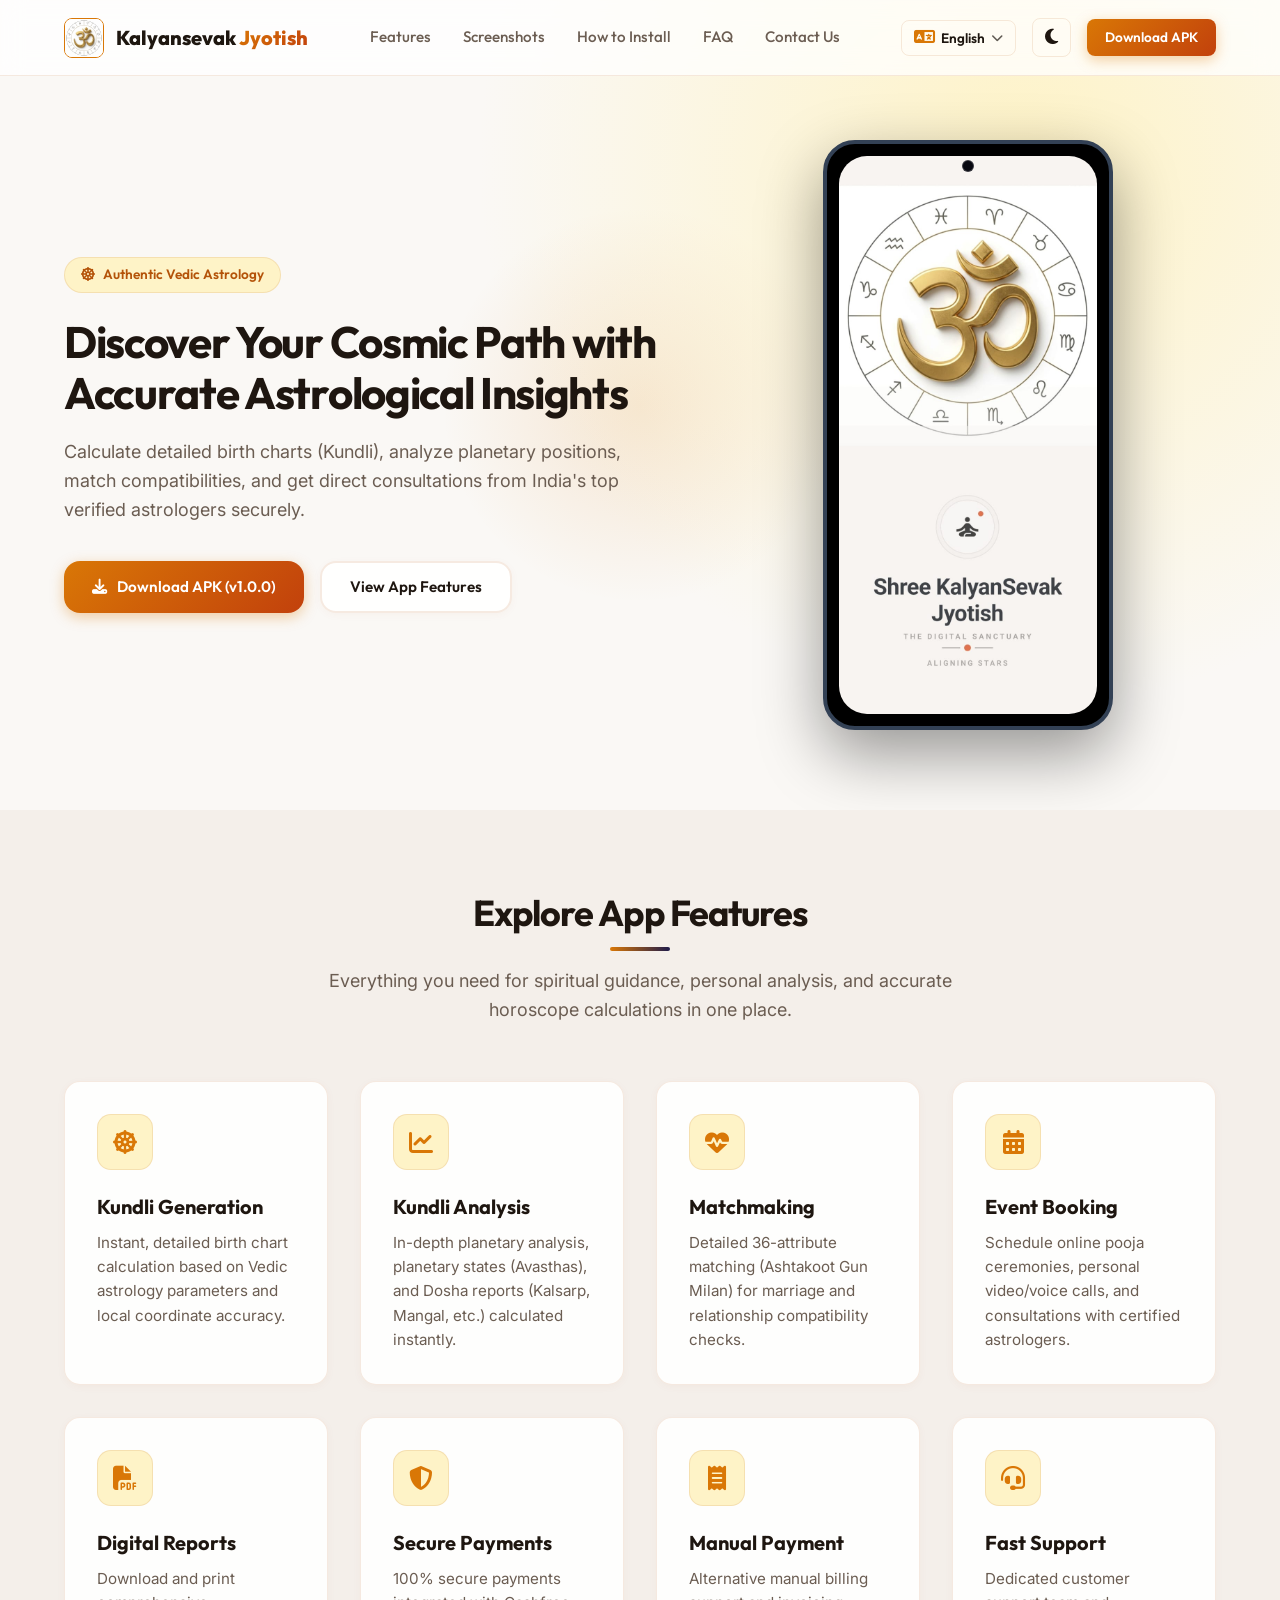
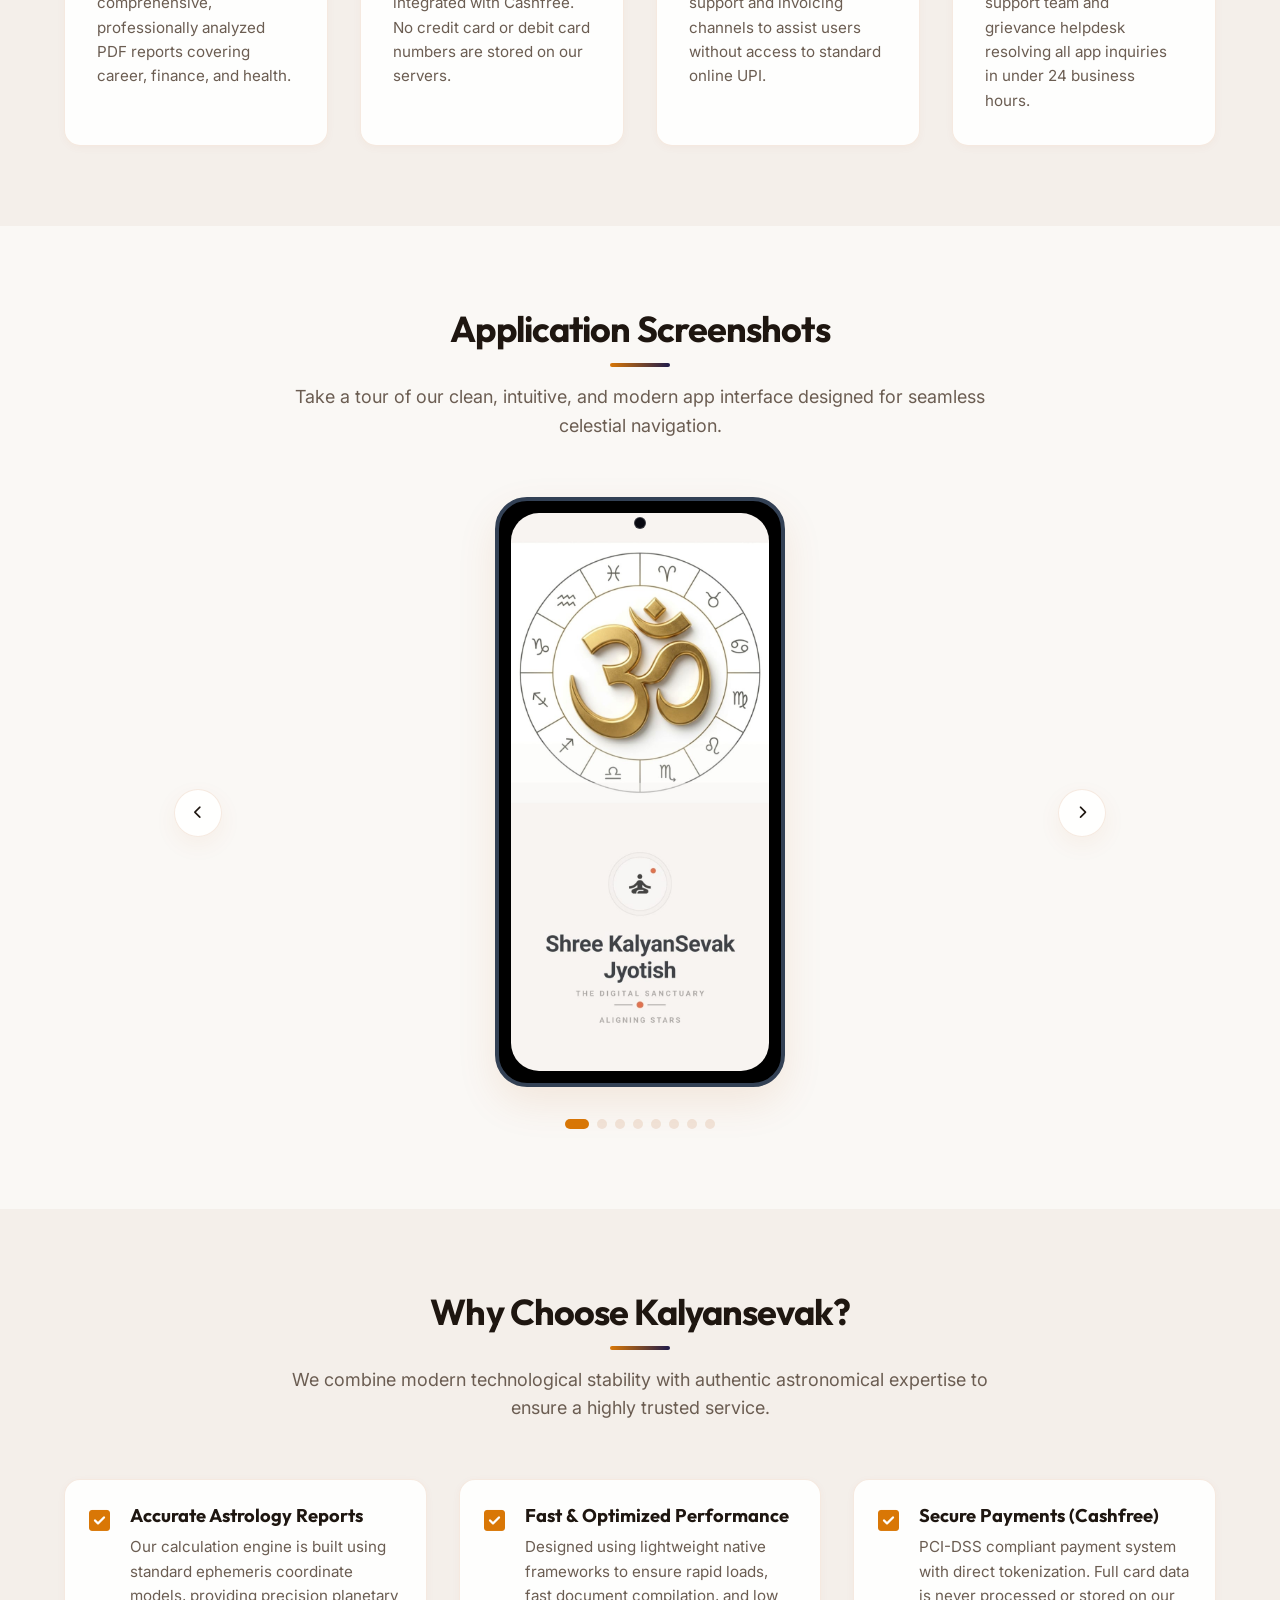
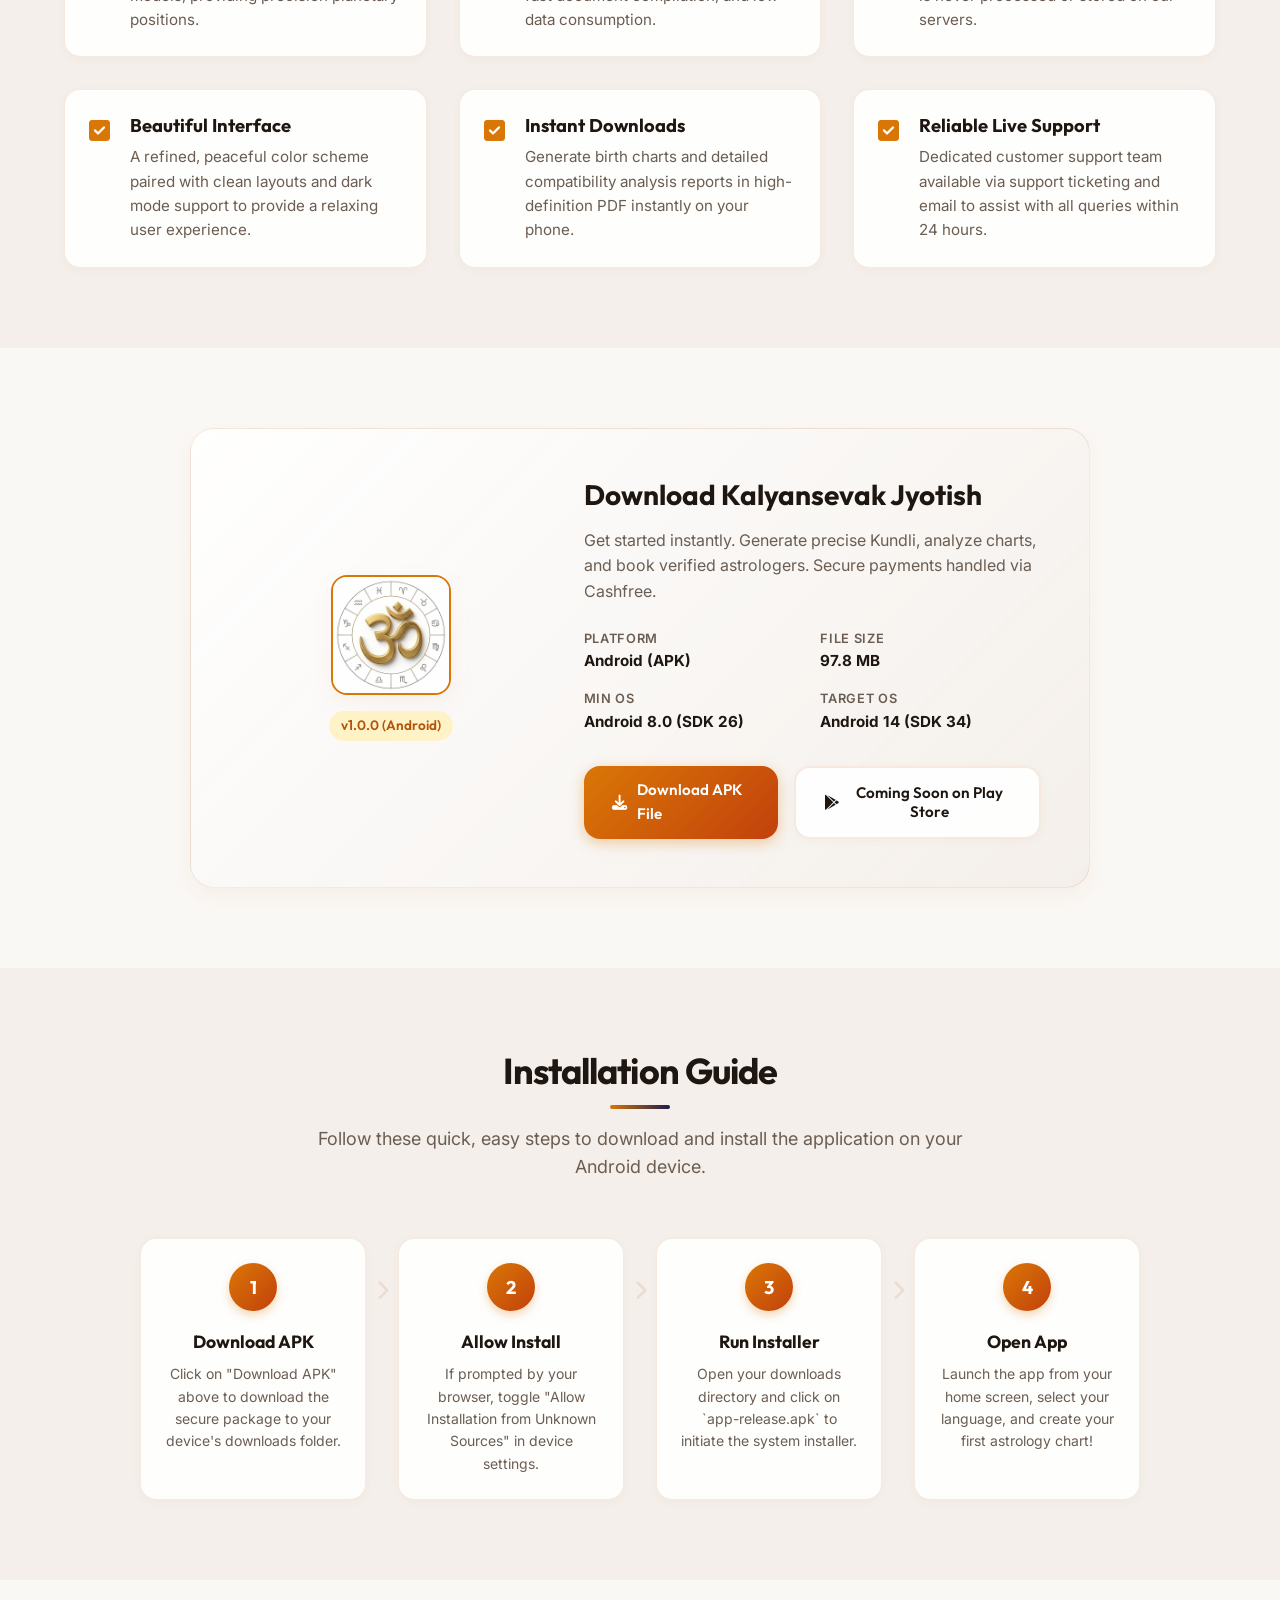
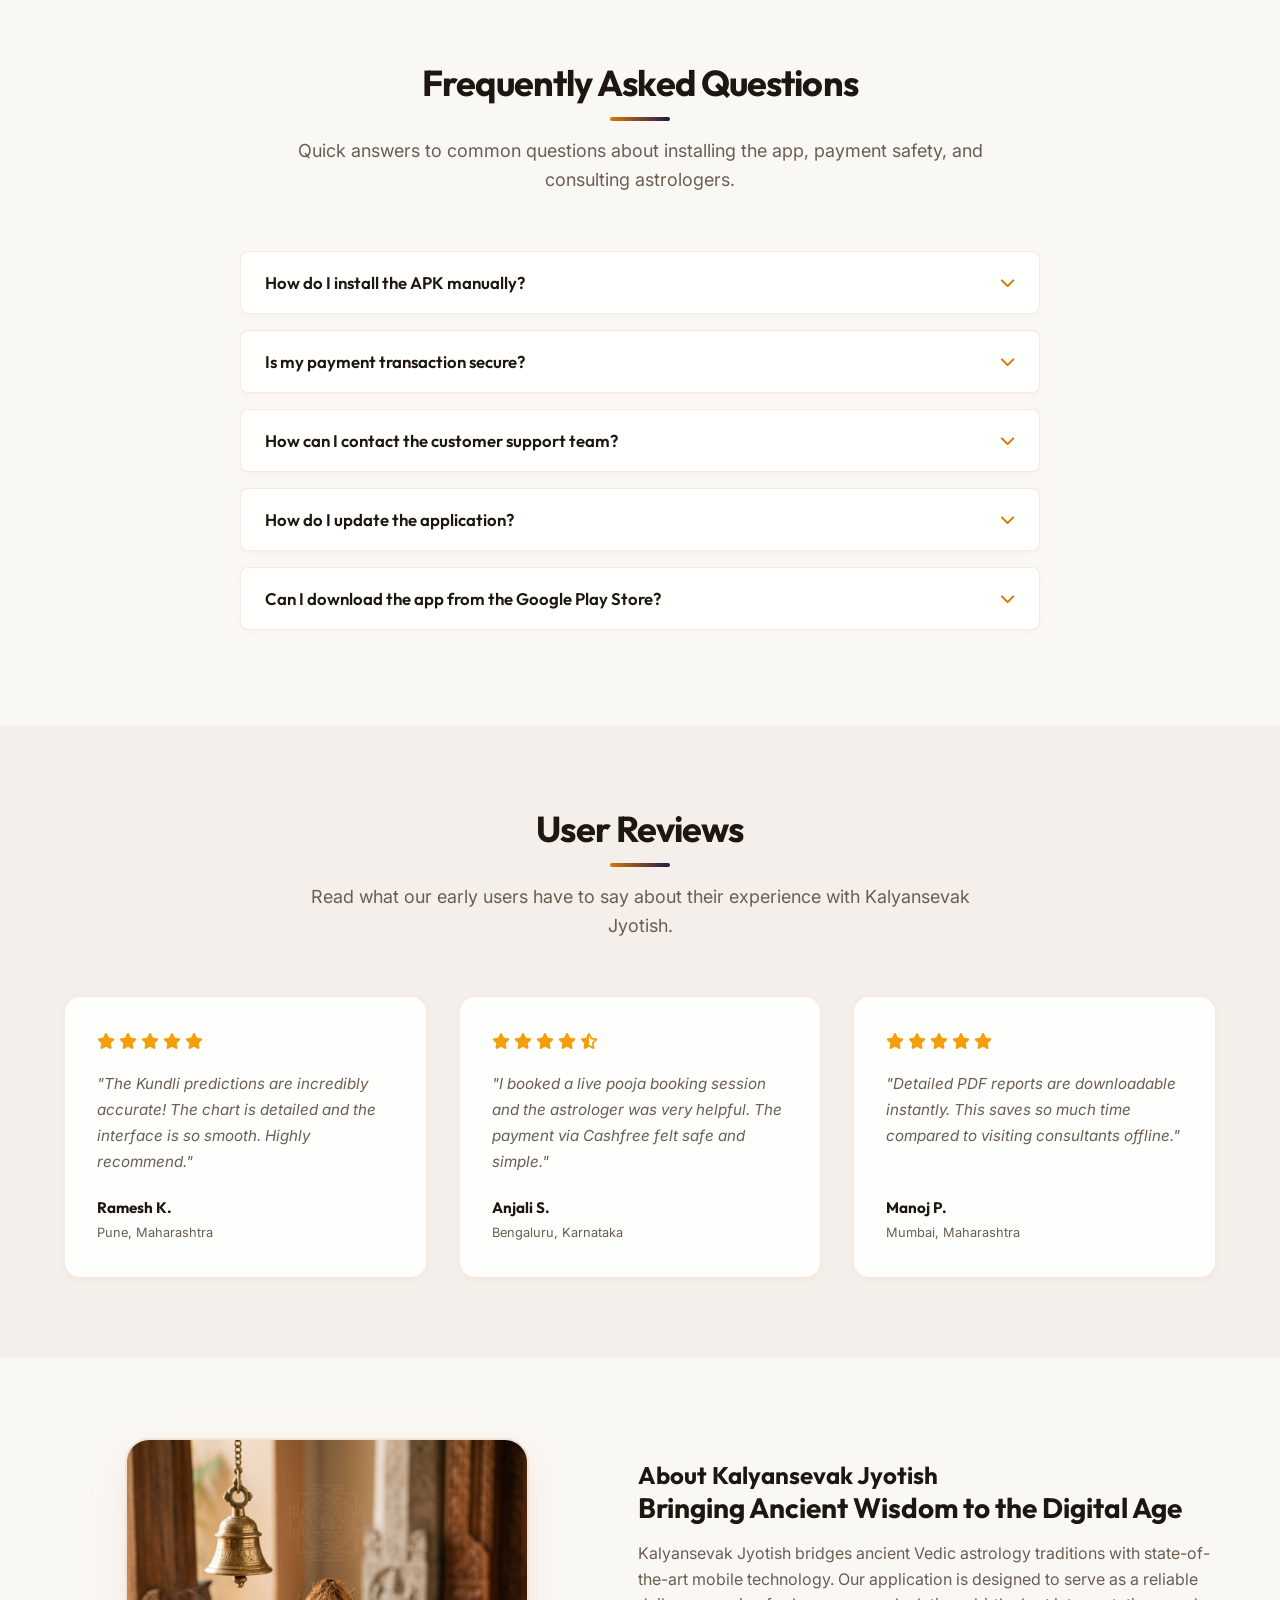
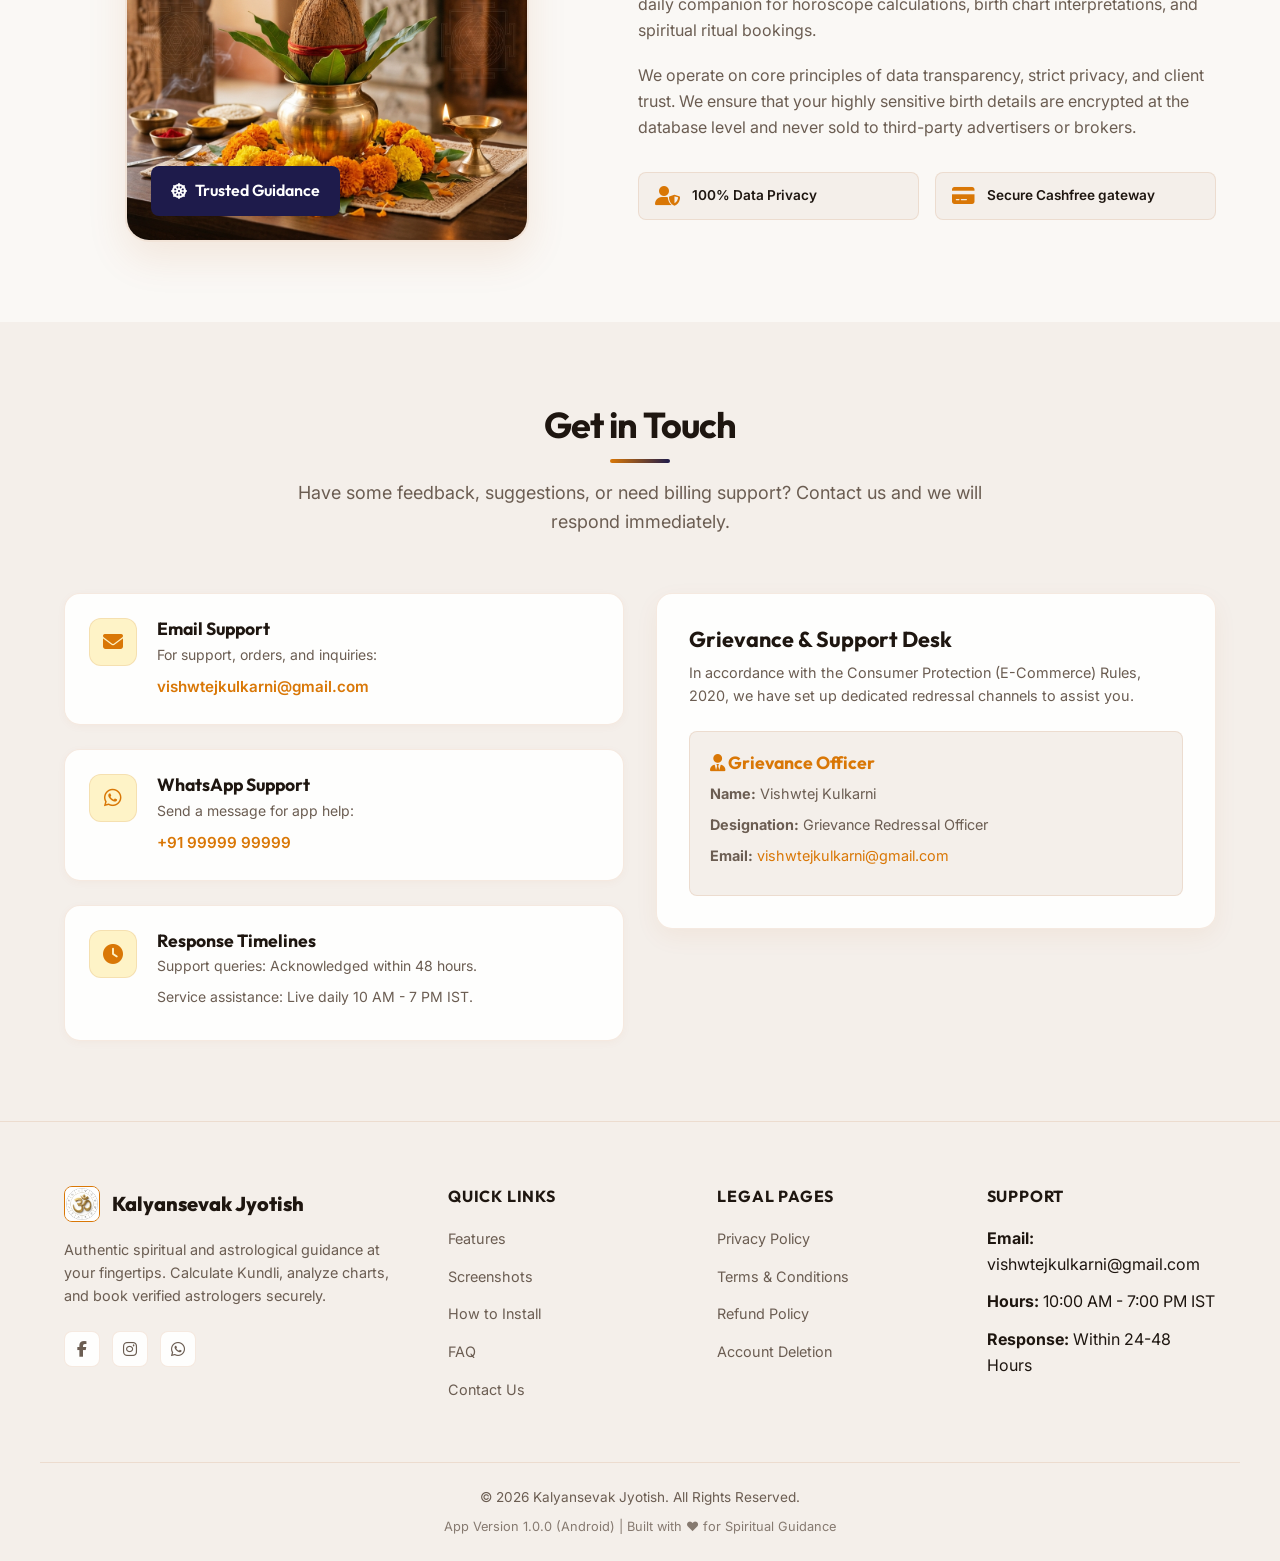
==== commit deb1eae8: "updated apk" ====
--- a/index.html
+++ b/index.html
@@ -636,7 +636,6 @@
                 <div class="social-links">
                     <a href="#" aria-label="Facebook"><i class="fa-brands fa-facebook-f"></i></a>
                     <a href="#" aria-label="Instagram"><i class="fa-brands fa-instagram"></i></a>
-                    <a href="#" aria-label="Twitter"><i class="fa-brands fa-x-twitter"></i></a>
                     <a href="#" aria-label="WhatsApp"><i class="fa-brands fa-whatsapp"></i></a>
                 </div>
             </div>
--- a/css/style.css
+++ b/css/style.css
@@ -305,6 +305,7 @@
     color: var(--primary);
     background: linear-gradient(135deg, var(--primary), var(--accent));
     -webkit-background-clip: text;
+    background-clip: text;
     -webkit-text-fill-color: transparent;
 }
 
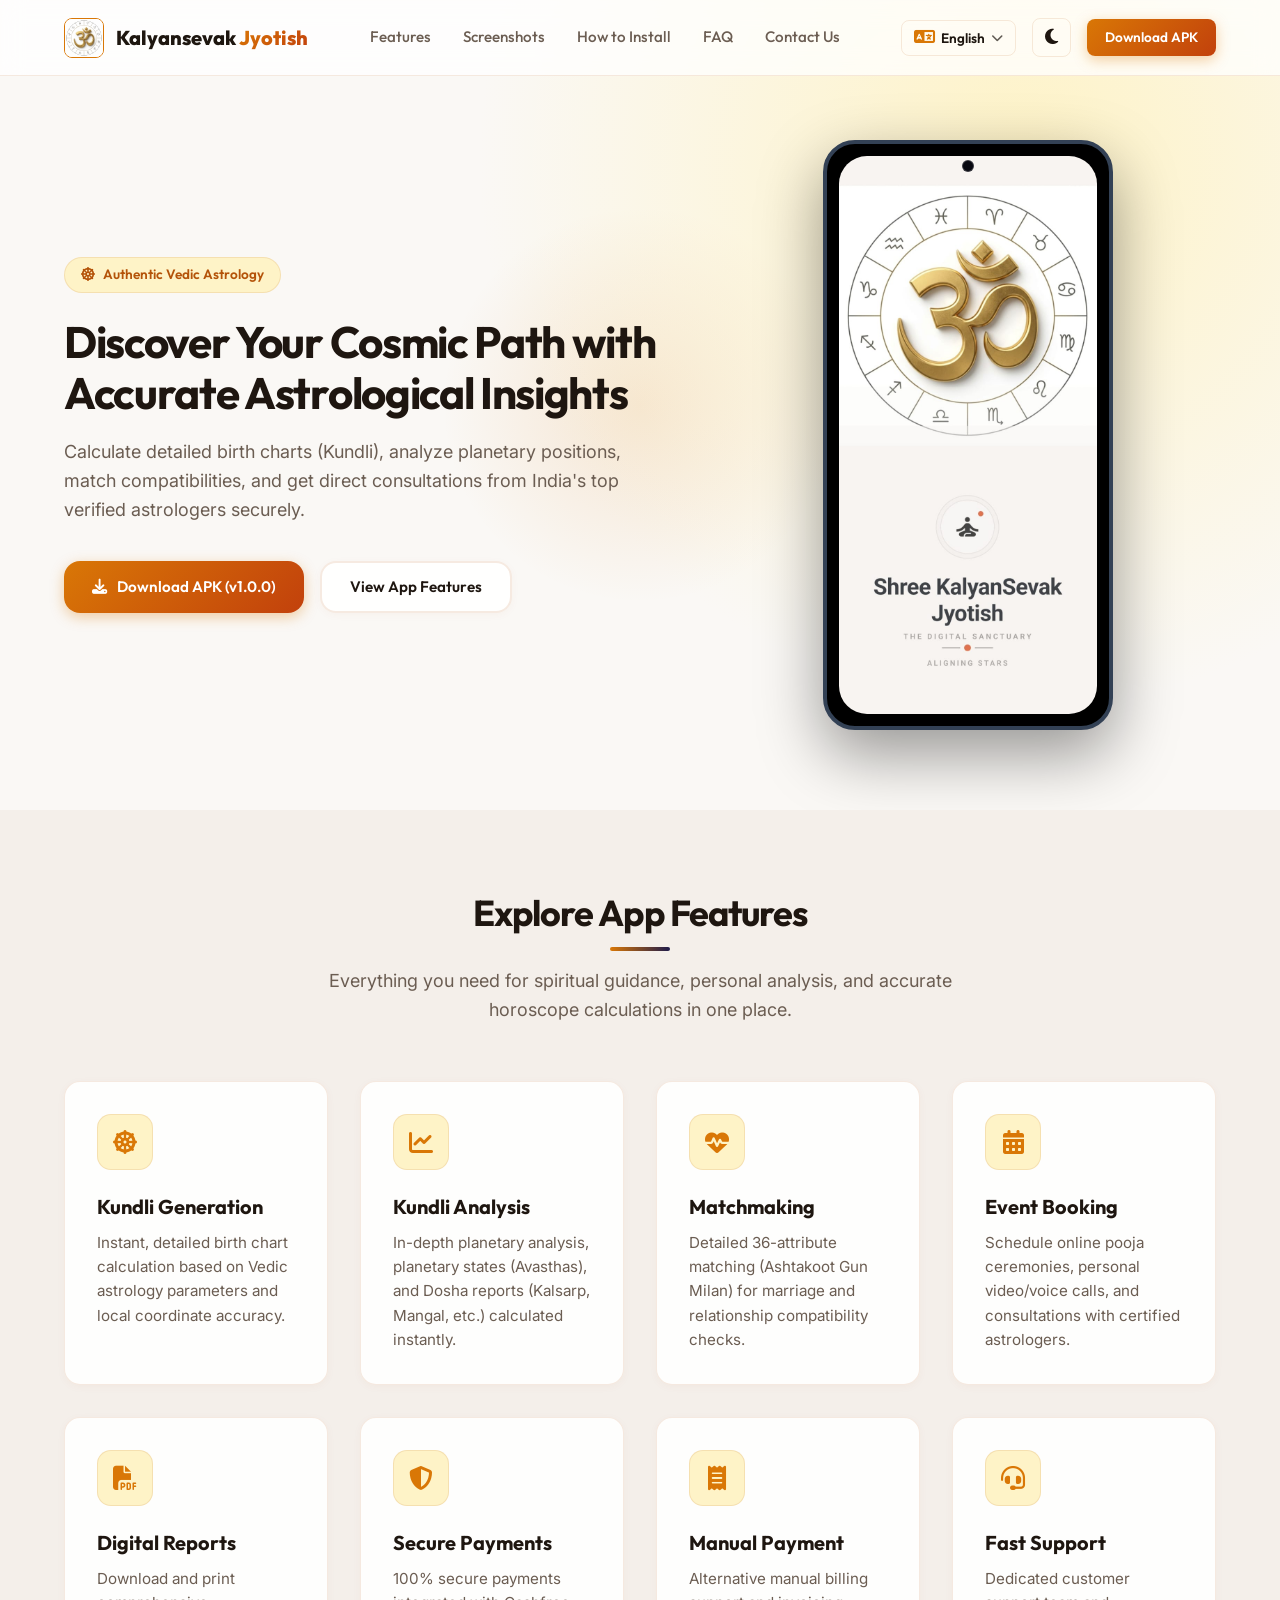
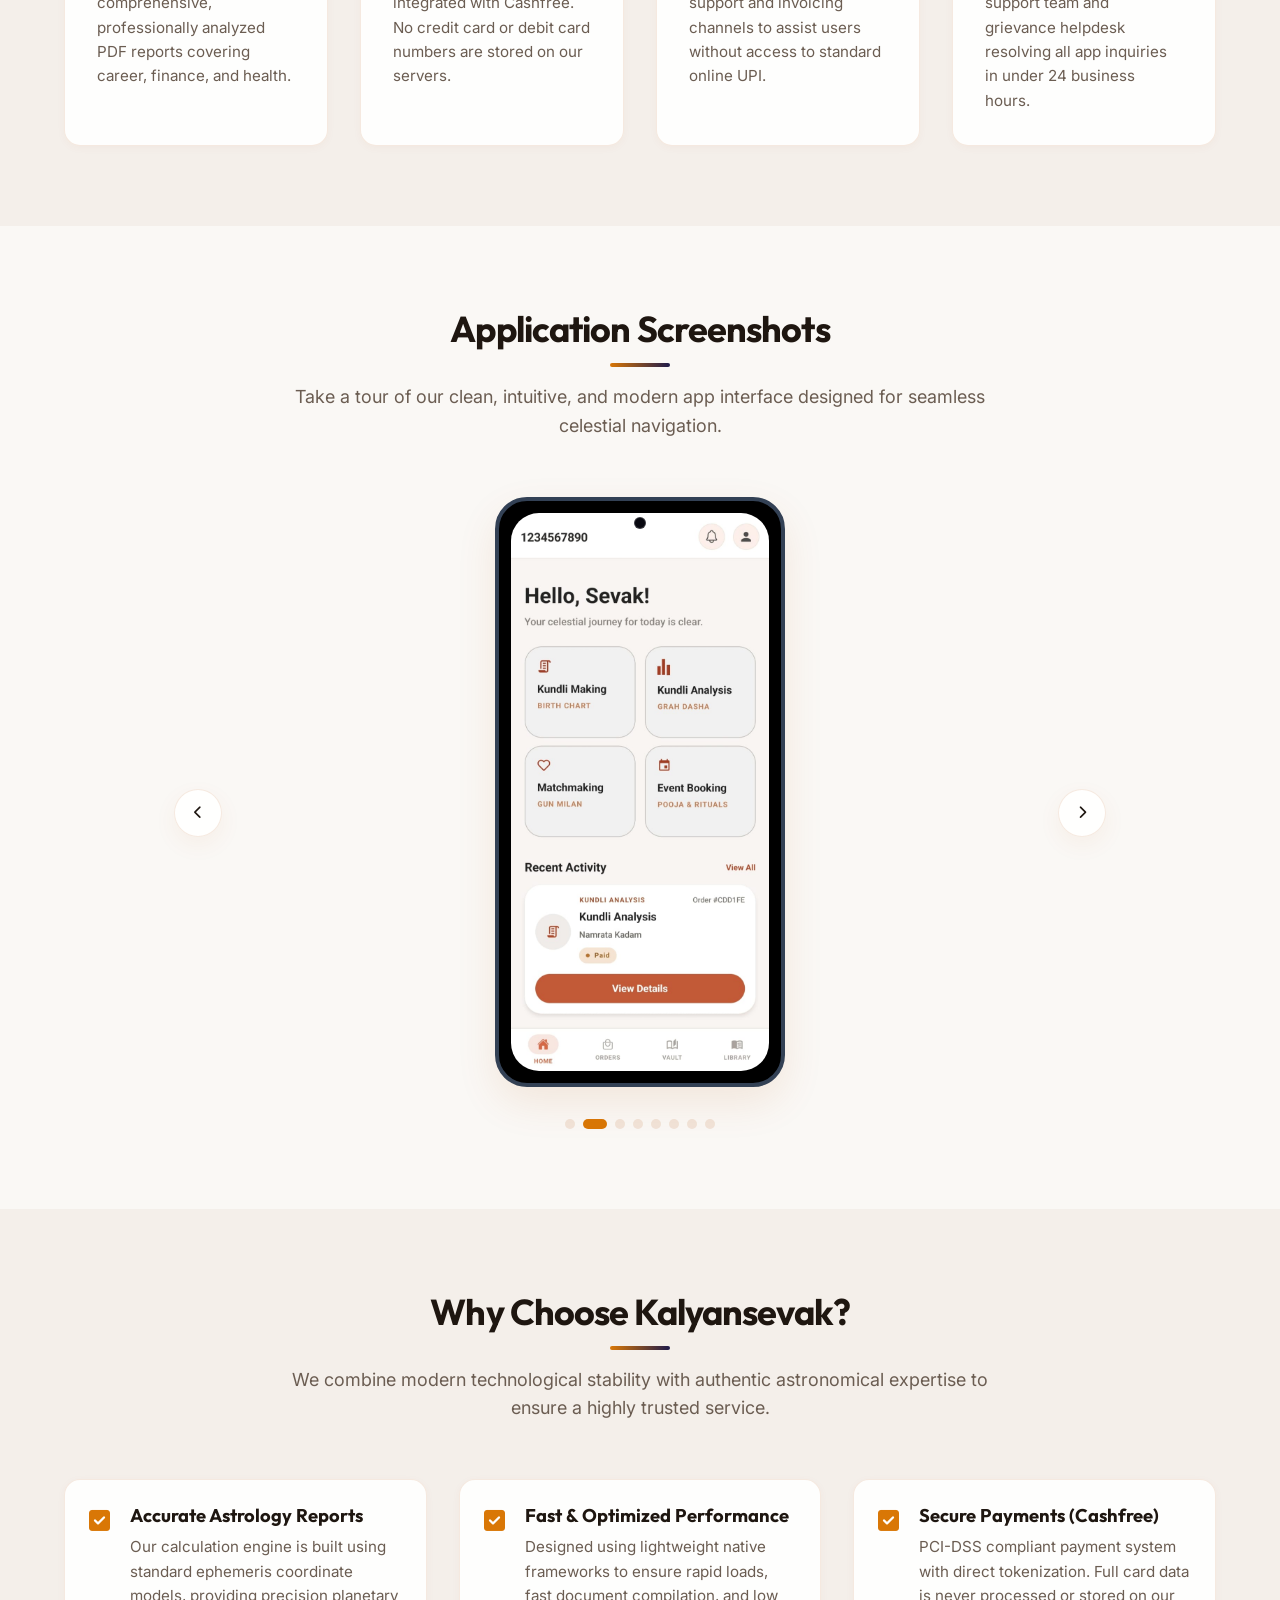
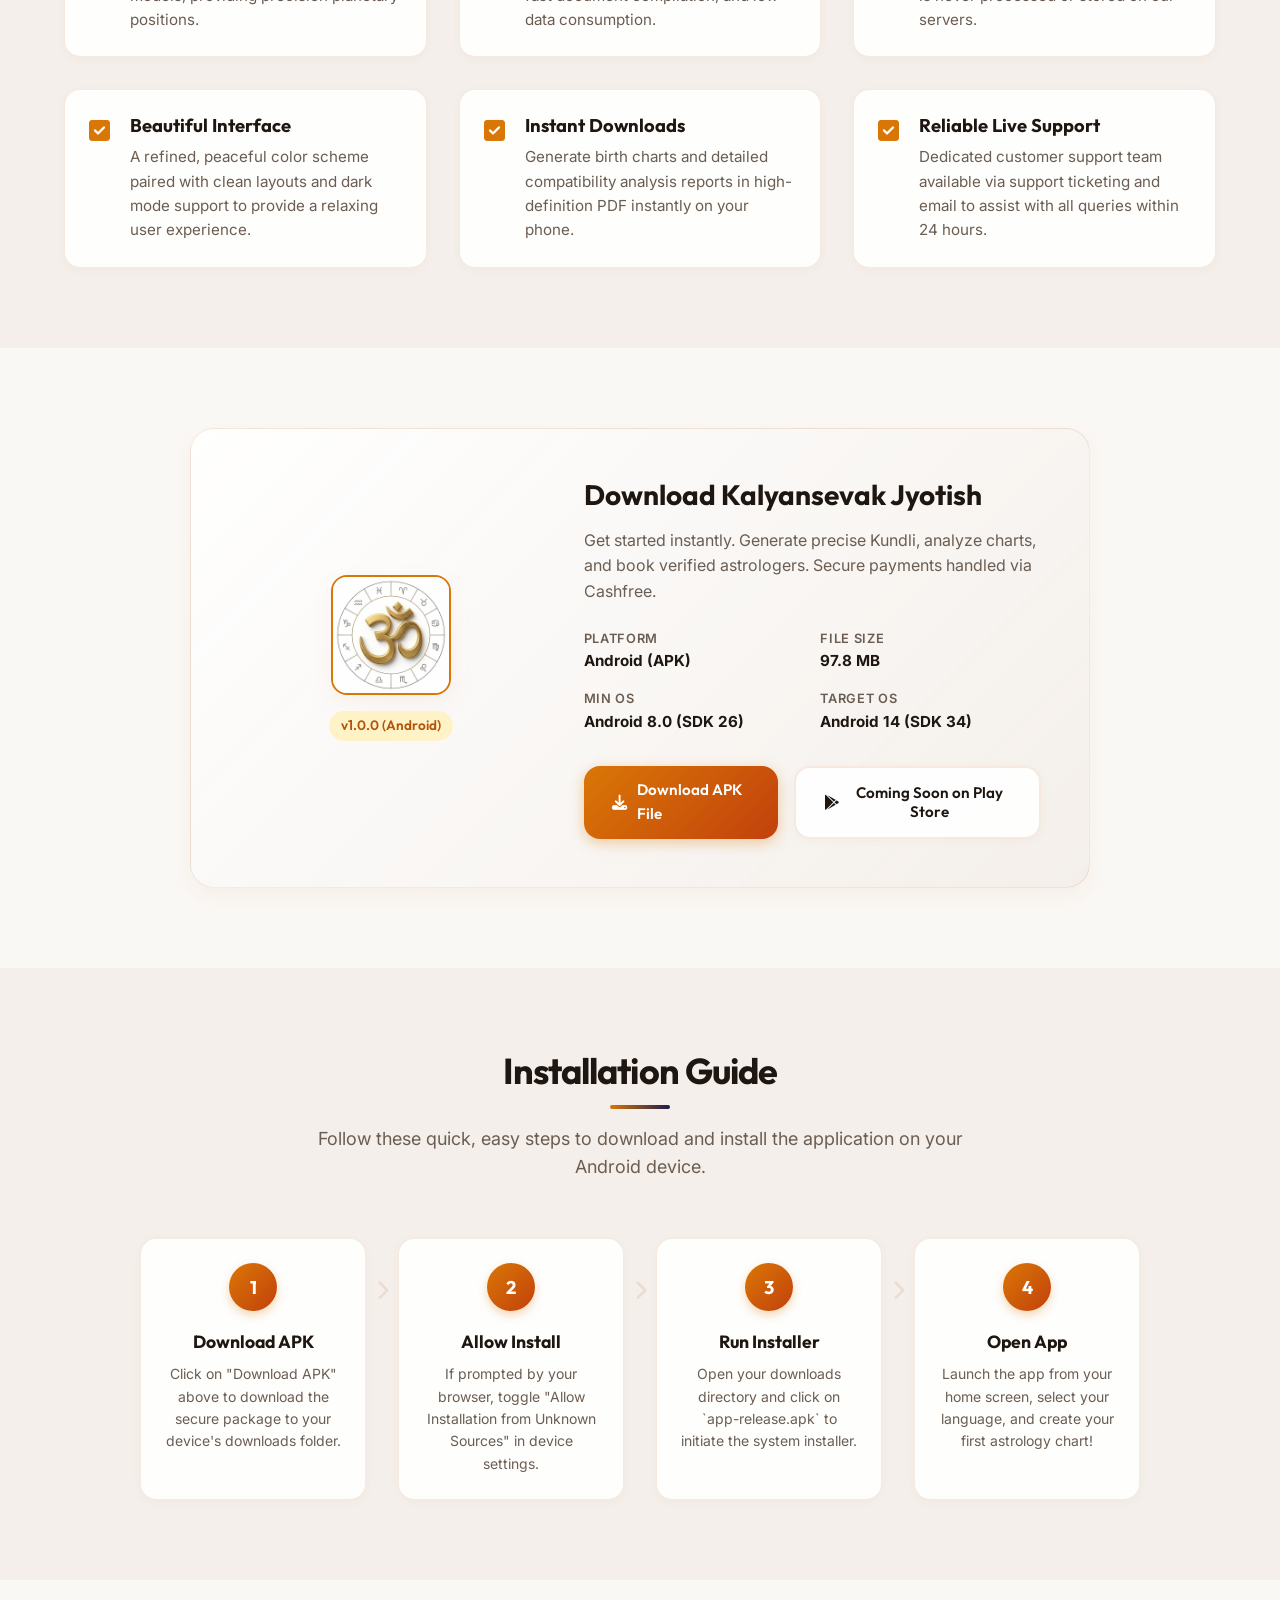
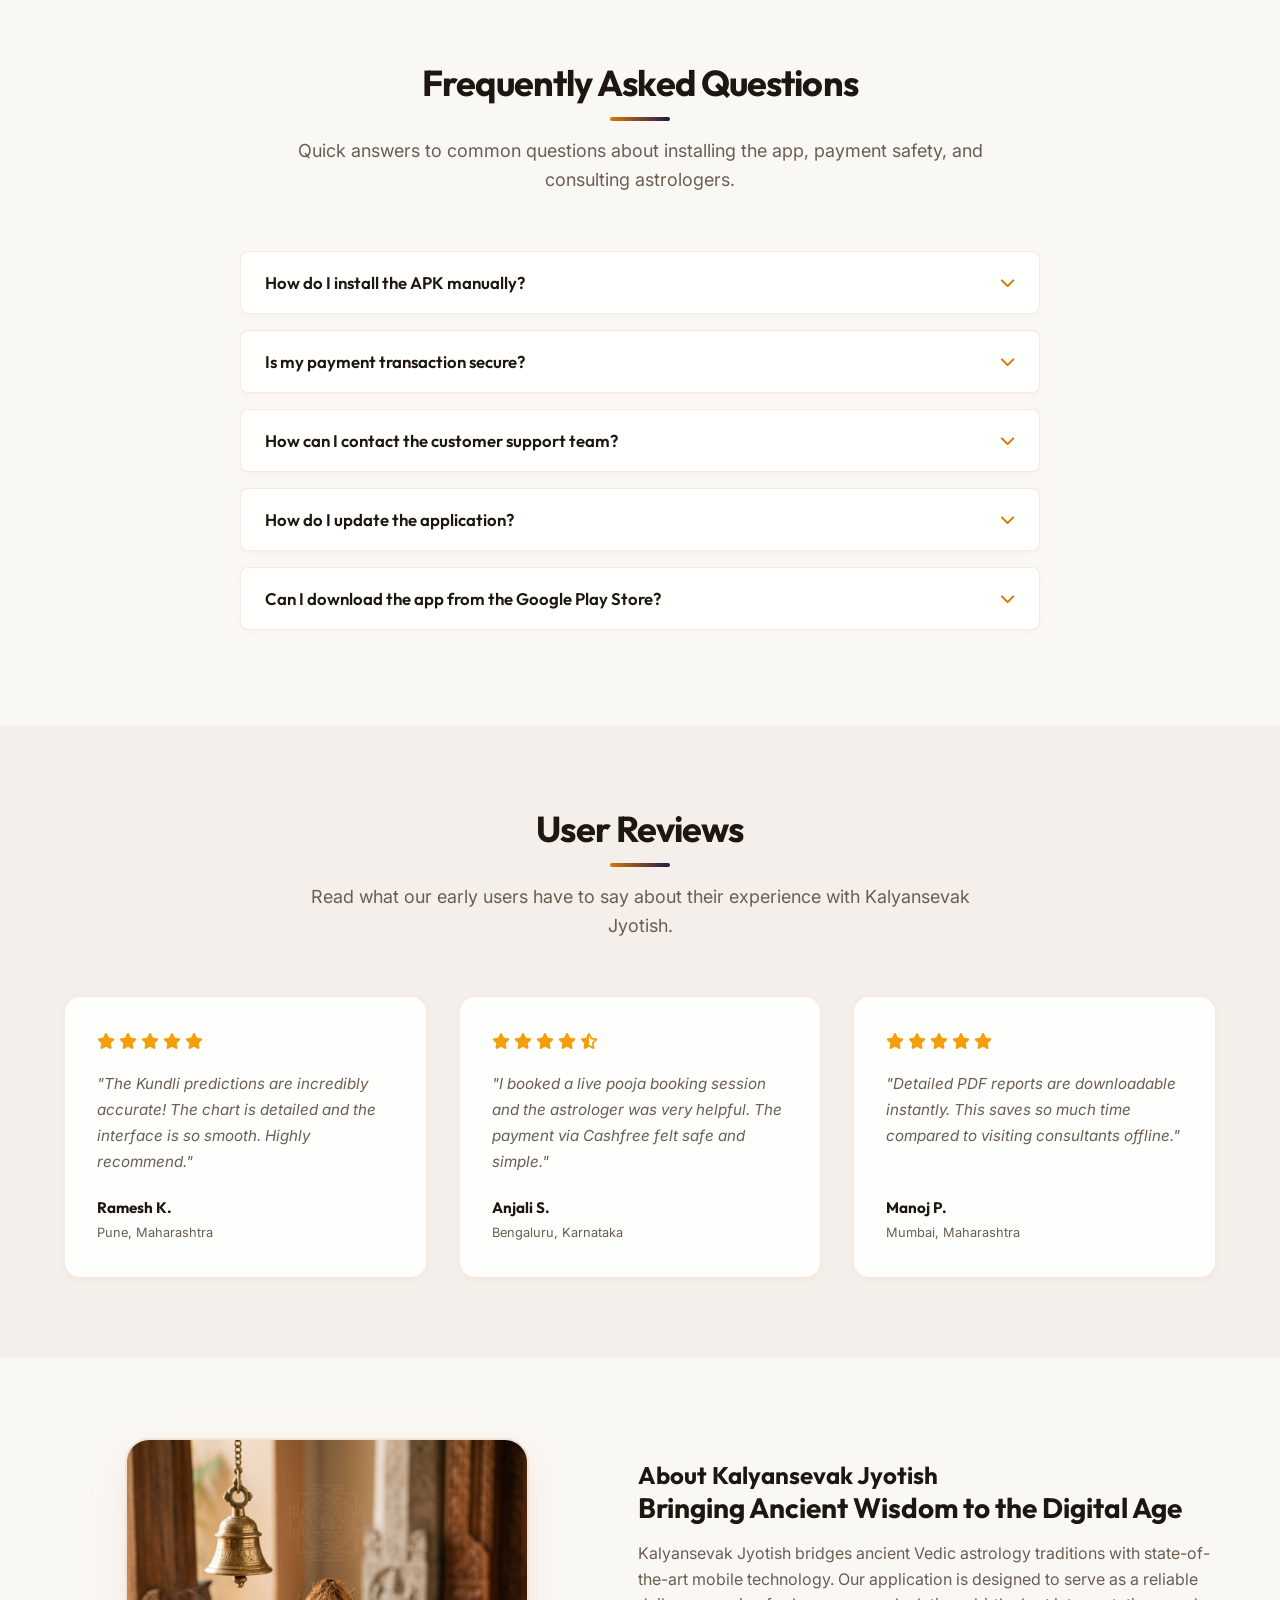
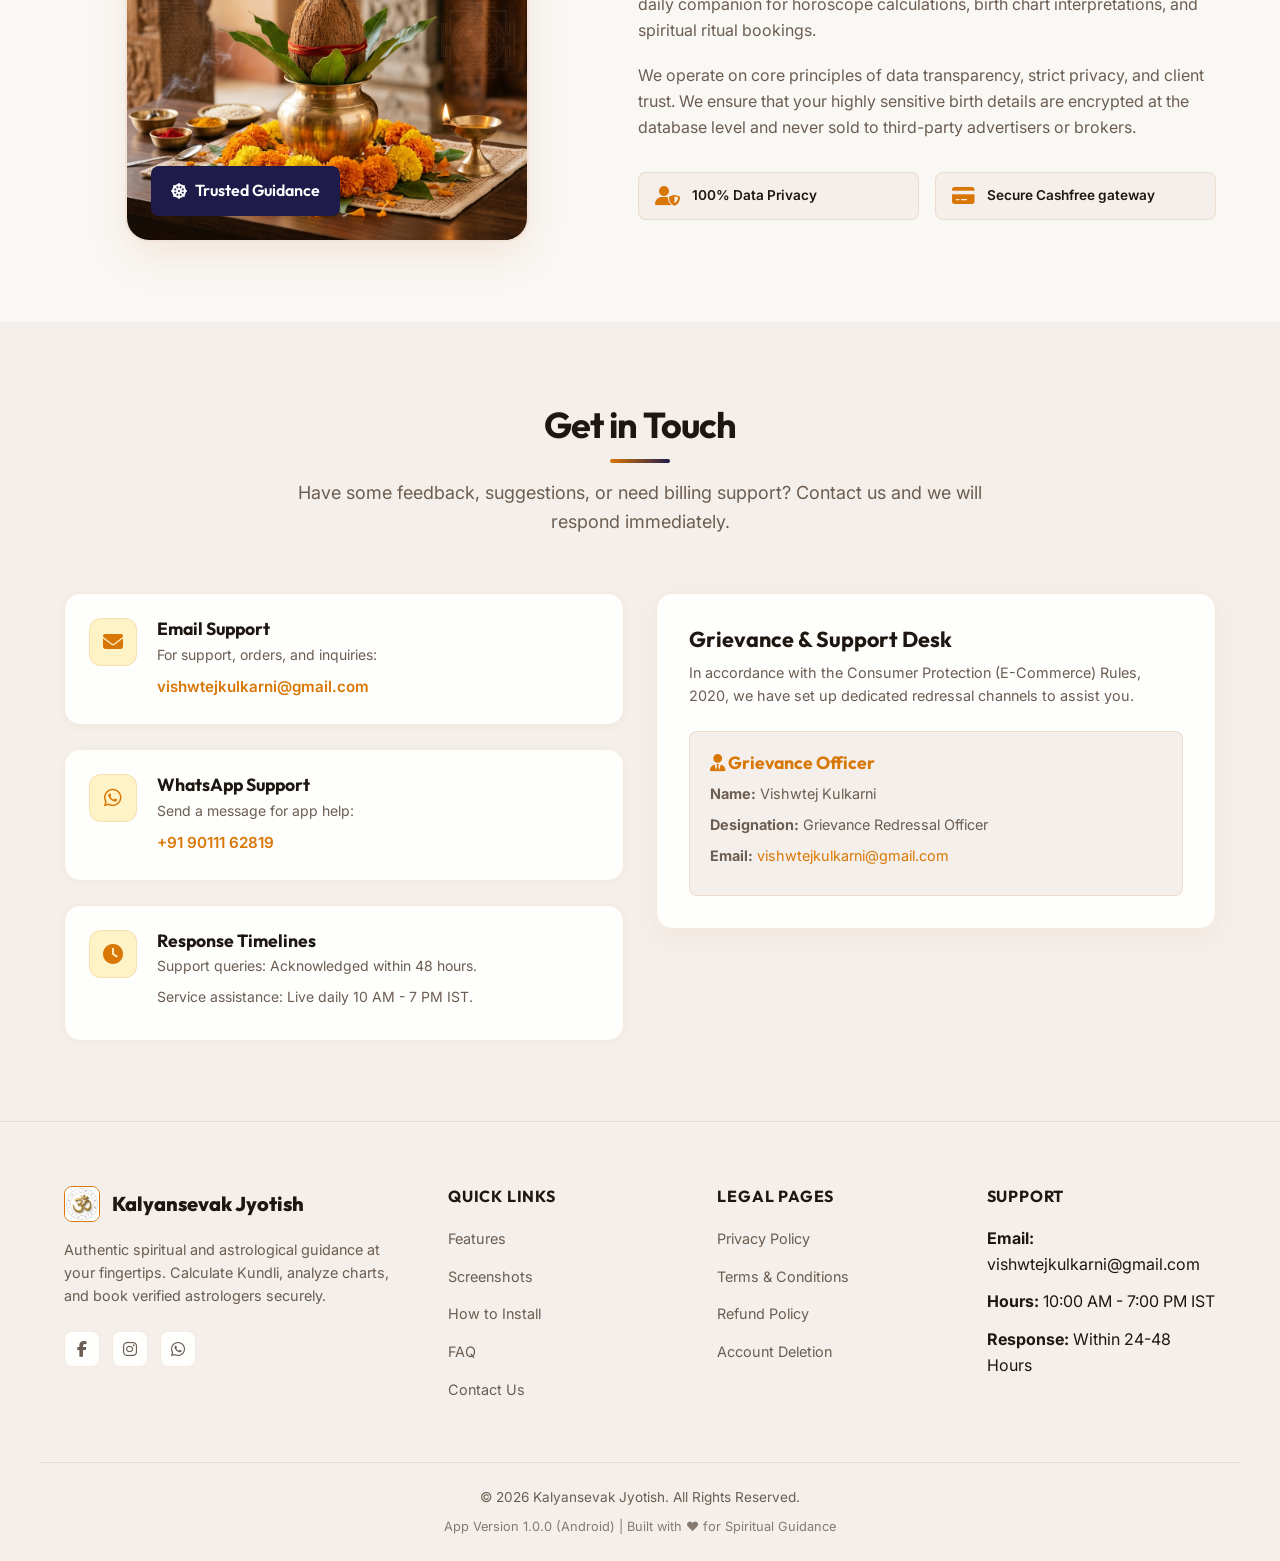
==== commit 82ece986: "feat : updated dark and light mode feature" ====
--- a/index.html
+++ b/index.html
@@ -51,6 +51,14 @@
                 <a href="#how-it-works" class="nav-link" data-i18n="nav-install">How to Install</a>
                 <a href="#faq" class="nav-link" data-i18n="nav-faq">FAQ</a>
                 <a href="contact-us.html" class="nav-link" data-i18n="nav-contact">Contact Us</a>
+                <div class="nav-mobile-lang">
+                    <span class="mobile-lang-label"><i class="fa-solid fa-language"></i> Language / भाषा / भाषा</span>
+                    <div class="mobile-lang-options">
+                        <button class="lang-option active" data-lang="en">English</button>
+                        <button class="lang-option" data-lang="hi">हिंदी</button>
+                        <button class="lang-option" data-lang="mr">मराठी</button>
+                    </div>
+                </div>
                 <div class="nav-mobile-cta">
                     <a href="./app-release.apk" class="btn btn-primary btn-sm download-btn-trigger" data-i18n="nav-download">Download APK</a>
                 </div>
@@ -591,7 +599,7 @@
                         <div class="info-content">
                             <h3 data-i18n="contact-wa-title">WhatsApp Support</h3>
                             <p data-i18n="contact-wa-sub">Send a message for app help:</p>
-                            <a href="https://wa.me/919999999999" target="_blank" class="contact-link">+91 99999 99999</a>
+                             <a href="https://wa.me/919011162819" target="_blank" class="contact-link">+91 90111 62819</a>
                         </div>
                     </div>
 
--- a/css/style.css
+++ b/css/style.css
@@ -1903,3 +1903,73 @@
     from { opacity: 0; transform: translateY(-8px); }
     to { opacity: 1; transform: translateY(0); }
 }
+
+/* Mobile Language Selector inside Navbar Drawer */
+.nav-mobile-lang {
+    display: none;
+    flex-direction: column;
+    gap: 12px;
+    padding: 16px 0;
+    border-top: 1px solid var(--border-color);
+    margin-top: 12px;
+}
+
+.mobile-lang-label {
+    font-size: 0.85rem;
+    font-weight: 600;
+    color: var(--text-secondary);
+    display: flex;
+    align-items: center;
+    gap: 8px;
+    text-transform: uppercase;
+    letter-spacing: 0.05em;
+}
+
+.mobile-lang-label i {
+    color: var(--primary);
+    font-size: 1.05rem;
+}
+
+.mobile-lang-options {
+    display: grid;
+    grid-template-columns: repeat(3, 1fr);
+    gap: 8px;
+}
+
+.mobile-lang-options .lang-option {
+    display: block;
+    width: 100%;
+    background-color: var(--bg-secondary);
+    border: 1px solid var(--border-color);
+    color: var(--text-primary);
+    padding: 10px 0;
+    border-radius: var(--radius-sm);
+    text-align: center;
+    font-size: 0.85rem;
+    font-weight: 600;
+    cursor: pointer;
+    font-family: var(--font-heading);
+    transition: all var(--transition-fast);
+}
+
+.mobile-lang-options .lang-option:hover {
+    border-color: var(--primary);
+    background-color: var(--primary-light);
+}
+
+.mobile-lang-options .lang-option.active {
+    background-color: var(--primary) !important;
+    border-color: var(--primary);
+    color: #FFFFFF !important;
+}
+
+/* Responsiveness adjustments for Language switcher on mobile */
+@media (max-width: 991px) {
+    .lang-selector {
+        display: none !important; /* Hide dropdown in mobile header */
+    }
+    
+    .nav-mobile-lang {
+        display: flex; /* Show in mobile nav menu drawer */
+    }
+}
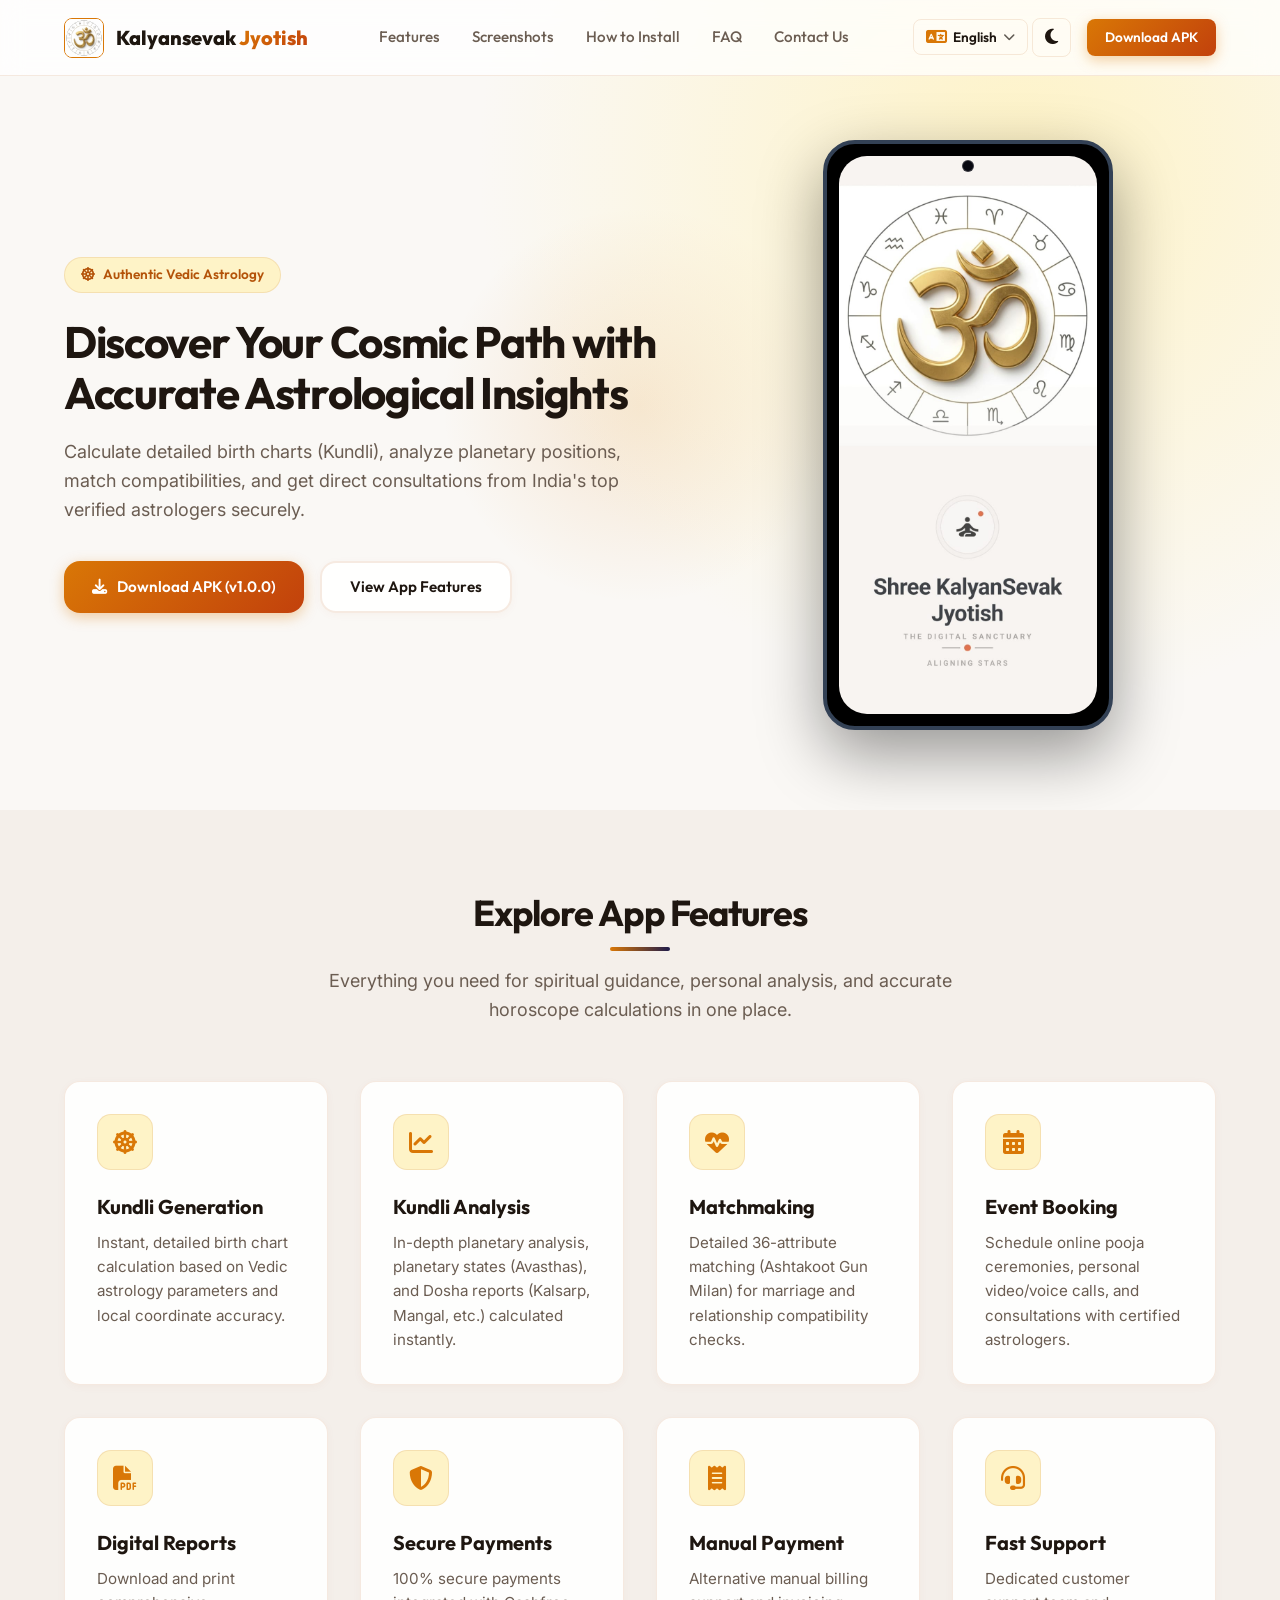
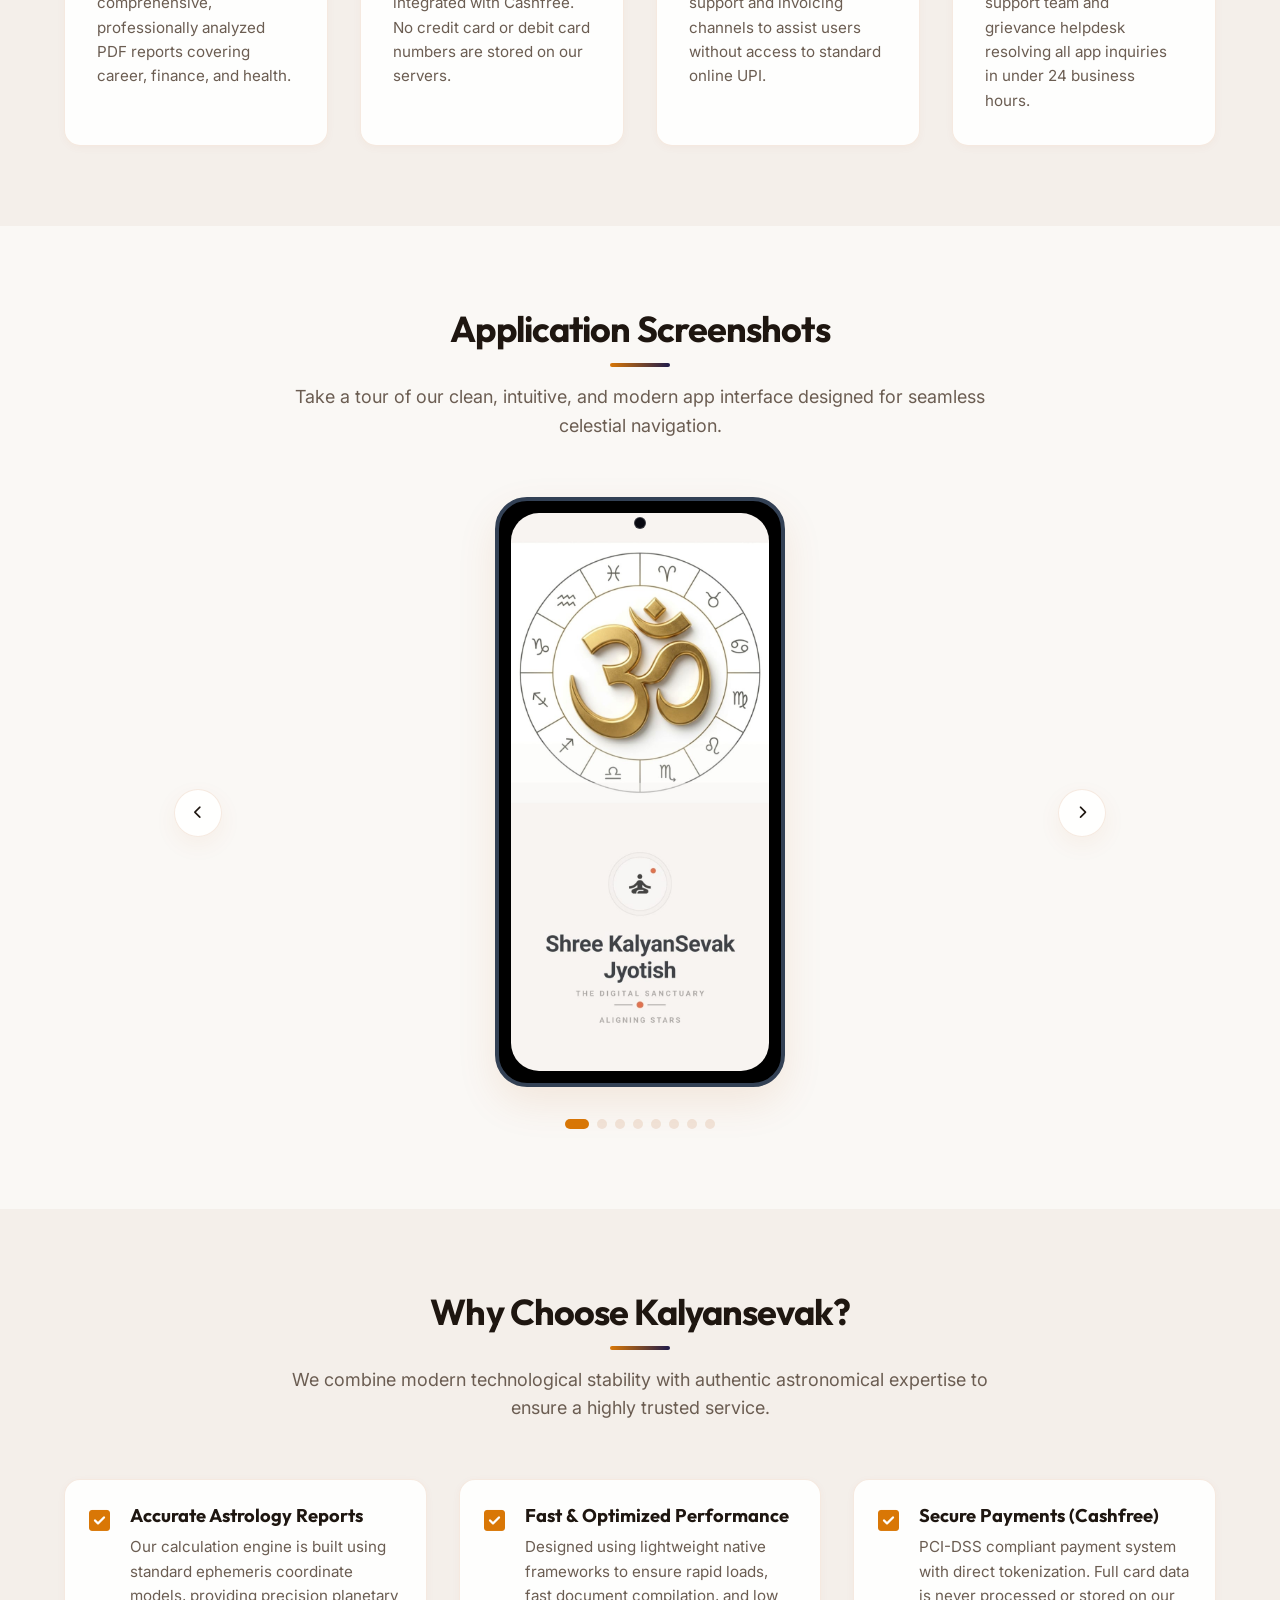
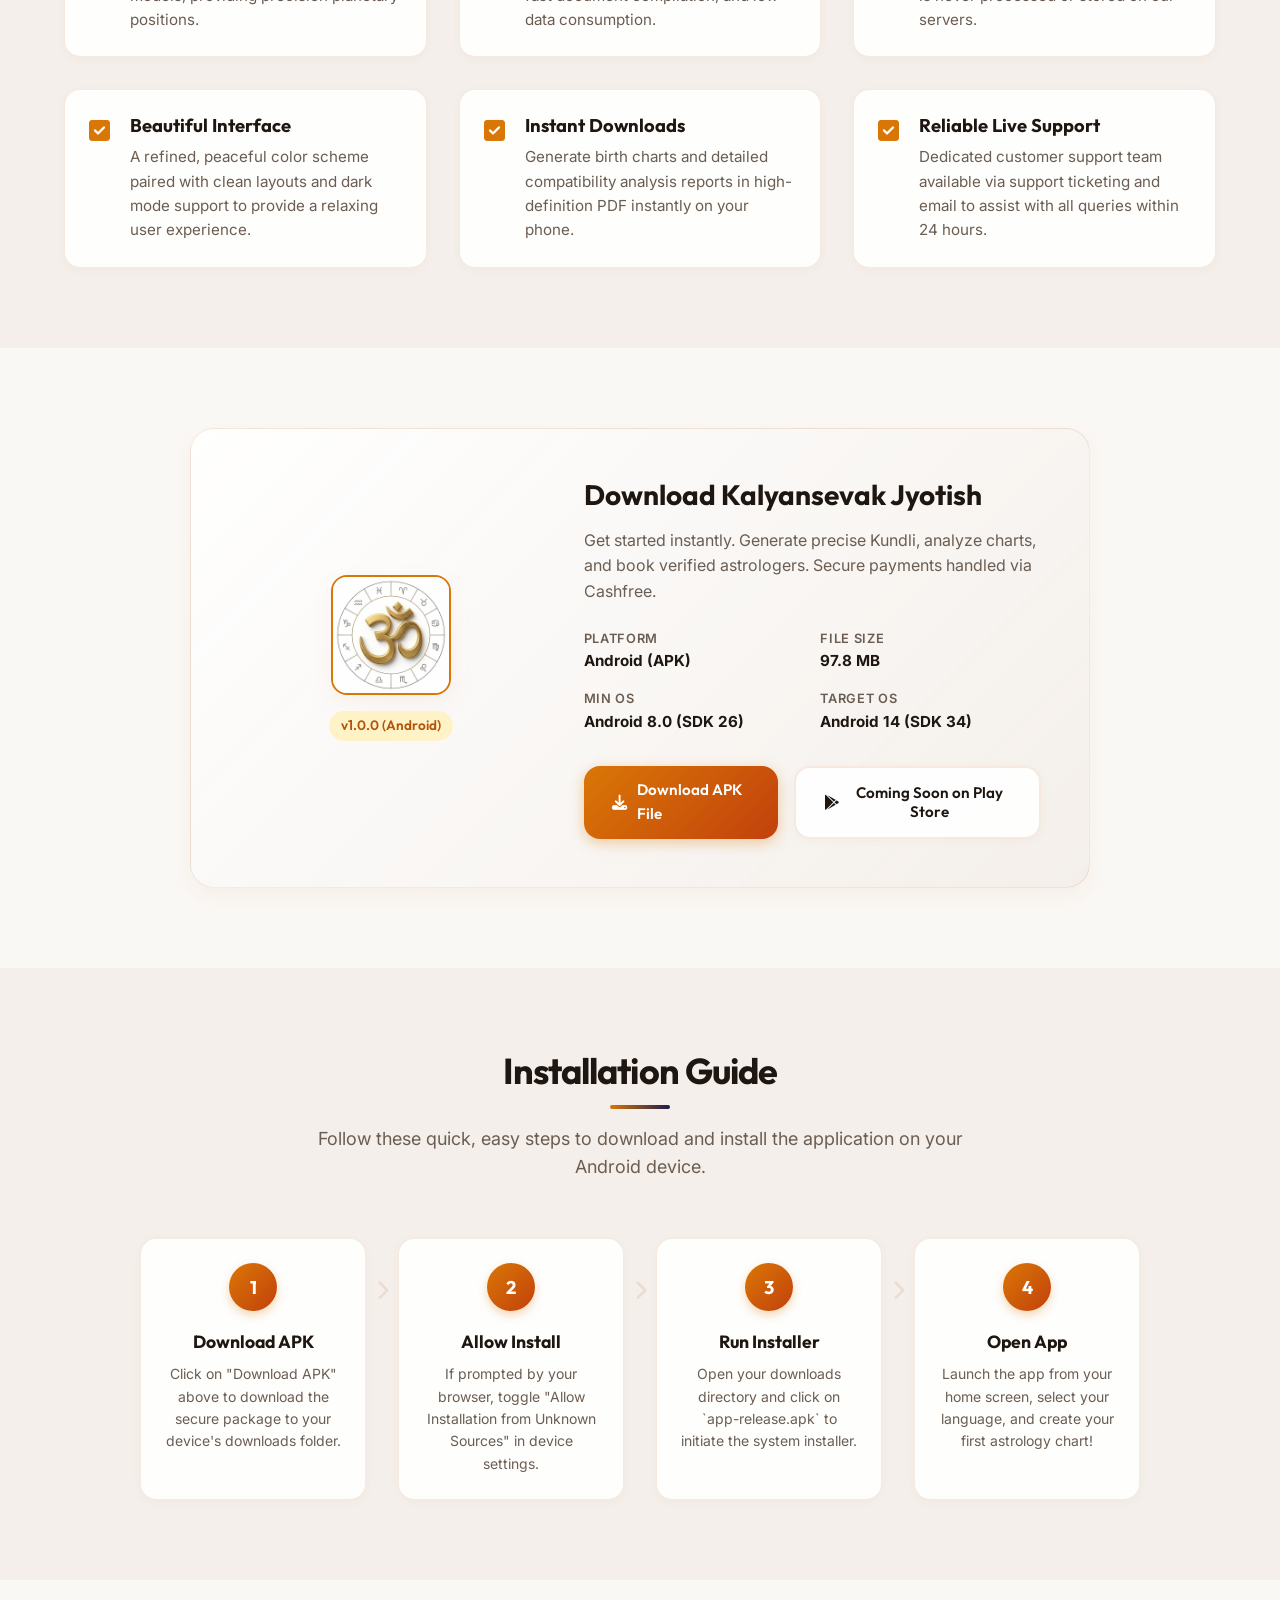
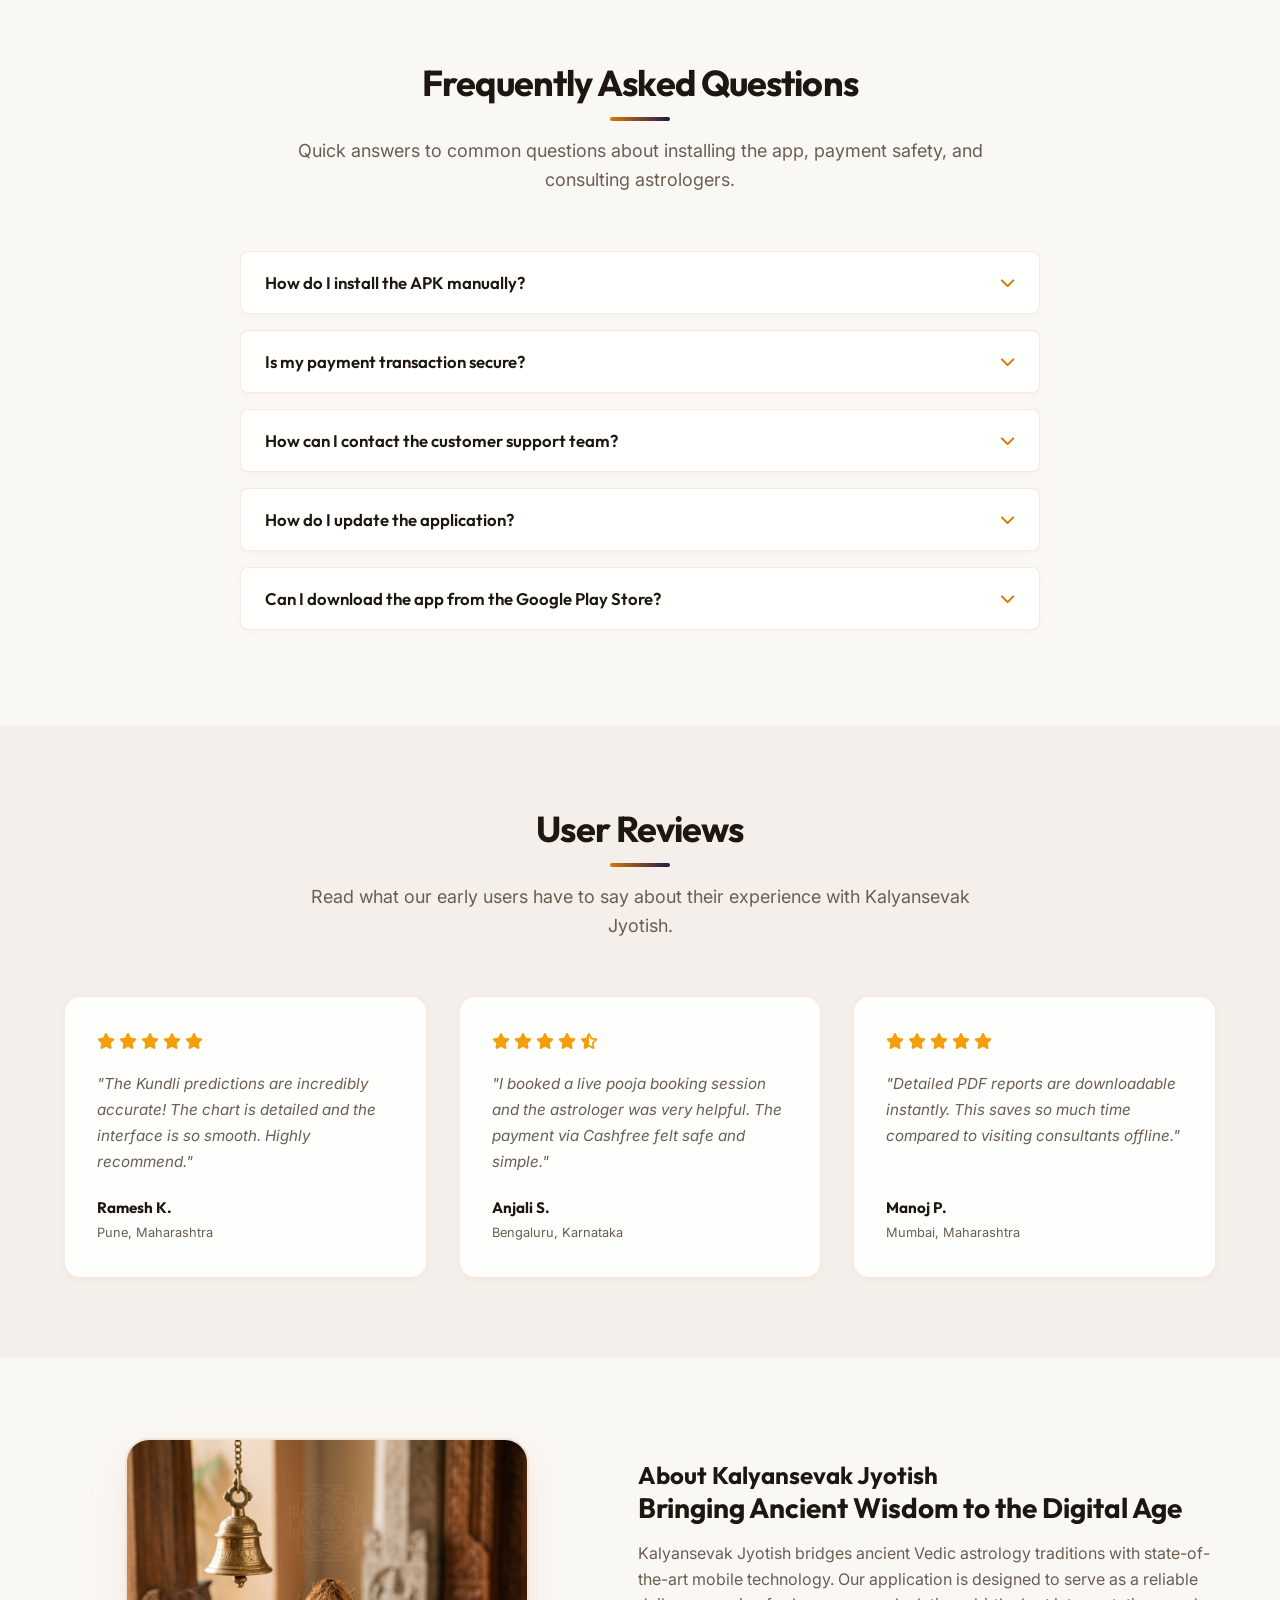
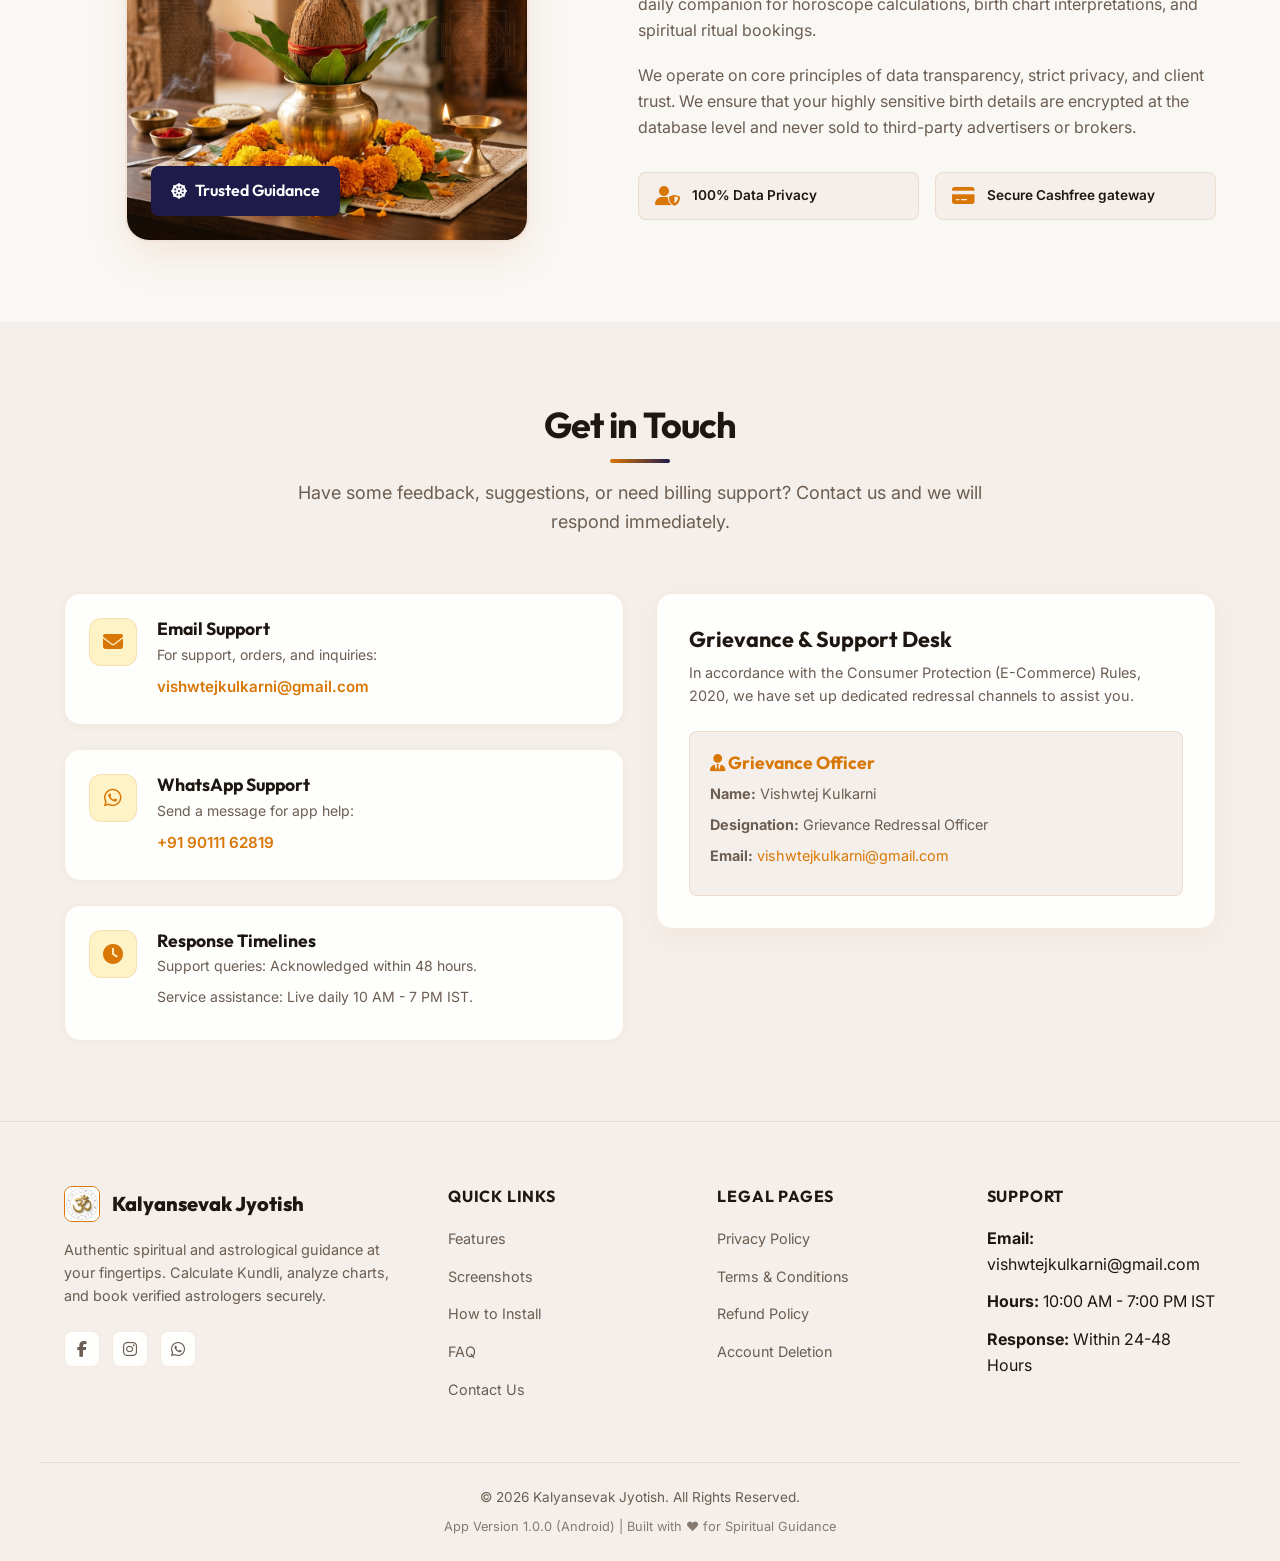
==== commit b59e4f1f: "updated apk" ====
--- a/index.html
+++ b/index.html
@@ -1,42 +1,50 @@
 <!DOCTYPE html>
 <html lang="en" data-theme="light">
+
 <head>
     <meta charset="UTF-8">
     <meta name="viewport" content="width=device-width, initial-scale=1.0">
     <!-- Primary SEO Metadata -->
     <title>Kalyansevak Jyotish - Authentic Vedic Astrology & Kundli App</title>
-    <meta name="description" content="Calculate detailed birth charts (Kundli), analyze planetary states, match compatibility, and book certified astrologers securely on the Kalyansevak Jyotish Android app.">
-    <meta name="keywords" content="astrology app, kundli generator, horoscope analysis, gun milan, matchmaking, vedic astrology india, cashfree secure payment, download kundli pdf">
+    <meta name="description"
+        content="Calculate detailed birth charts (Kundli), analyze planetary states, match compatibility, and book certified astrologers securely on the Kalyansevak Jyotish Android app.">
+    <meta name="keywords"
+        content="astrology app, kundli generator, horoscope analysis, gun milan, matchmaking, vedic astrology india, cashfree secure payment, download kundli pdf">
     <meta name="author" content="Shree KalyanSevak Jyotish">
-    
+
     <!-- Open Graph / Facebook -->
     <meta property="og:type" content="website">
     <meta property="og:url" content="https://kalyansevak.com/">
     <meta property="og:title" content="Kalyansevak Jyotish - Authentic Vedic Astrology & Kundli App">
-    <meta property="og:description" content="Download the ultimate astrology companion. Generate precise Kundli, check match compatibility, and consult certified astrologers with absolute data privacy.">
+    <meta property="og:description"
+        content="Download the ultimate astrology companion. Generate precise Kundli, check match compatibility, and consult certified astrologers with absolute data privacy.">
     <meta property="og:image" content="./assets/Splash.png">
 
     <!-- Twitter -->
     <meta property="twitter:card" content="summary_large_image">
     <meta property="twitter:url" content="https://kalyansevak.com/">
     <meta property="twitter:title" content="Kalyansevak Jyotish - Authentic Vedic Astrology & Kundli App">
-    <meta property="twitter:description" content="Download the ultimate astrology companion. Generate precise Kundli, check match compatibility, and consult certified astrologers with absolute data privacy.">
+    <meta property="twitter:description"
+        content="Download the ultimate astrology companion. Generate precise Kundli, check match compatibility, and consult certified astrologers with absolute data privacy.">
     <meta property="twitter:image" content="./assets/Splash.png">
 
     <!-- Favicon -->
     <link rel="icon" type="image/png" href="./assets/app_icon.png">
-    
+
     <!-- Google Fonts -->
     <link rel="preconnect" href="https://fonts.googleapis.com">
     <link rel="preconnect" href="https://fonts.gstatic.com" crossorigin>
-    <link href="https://fonts.googleapis.com/css2?family=Inter:wght@300;400;500;600;700&family=Outfit:wght@400;500;600;700;800&display=swap" rel="stylesheet">
-    
+    <link
+        href="https://fonts.googleapis.com/css2?family=Inter:wght@300;400;500;600;700&family=Outfit:wght@400;500;600;700;800&display=swap"
+        rel="stylesheet">
+
     <!-- FontAwesome for Icons -->
     <link rel="stylesheet" href="https://cdnjs.cloudflare.com/ajax/libs/font-awesome/6.4.0/css/all.min.css">
-    
+
     <!-- Custom Stylesheet -->
     <link rel="stylesheet" href="./css/style.css">
 </head>
+
 <body>
     <!-- Navigation Bar -->
     <nav class="navbar">
@@ -60,35 +68,37 @@
                     </div>
                 </div>
                 <div class="nav-mobile-cta">
-                    <a href="./app-release.apk" class="btn btn-primary btn-sm download-btn-trigger" data-i18n="nav-download">Download APK</a>
-                </div>
-            </div>
-            <div class="nav-actions">
-                <!-- Language Selector Dropdown -->
-                <div class="lang-selector">
-                    <button class="lang-btn" id="langBtn" aria-label="Change Language">
-                        <i class="fa-solid fa-language"></i>
-                        <span id="currentLang">English</span>
-                        <i class="fa-solid fa-chevron-down"></i>
+                    <a href="https://github.com/vaibhav963963-netizen/kalyansevak-legal/releases/download/v1.0.0/app-release.apk"
+                        ...>
+                </div>
+                <div class="nav-actions">
+                    <!-- Language Selector Dropdown -->
+                    <div class="lang-selector">
+                        <button class="lang-btn" id="langBtn" aria-label="Change Language">
+                            <i class="fa-solid fa-language"></i>
+                            <span id="currentLang">English</span>
+                            <i class="fa-solid fa-chevron-down"></i>
+                        </button>
+                        <div class="lang-dropdown" id="langDropdown">
+                            <button class="lang-option active" data-lang="en">English</button>
+                            <button class="lang-option" data-lang="hi">हिंदी</button>
+                            <button class="lang-option" data-lang="mr">मराठी</button>
+                        </div>
+                    </div>
+
+                    <button class="theme-toggle" id="themeToggle" aria-label="Toggle dark/light mode">
+                        <i class="fa-solid fa-moon"></i>
                     </button>
-                    <div class="lang-dropdown" id="langDropdown">
-                        <button class="lang-option active" data-lang="en">English</button>
-                        <button class="lang-option" data-lang="hi">हिंदी</button>
-                        <button class="lang-option" data-lang="mr">मराठी</button>
-                    </div>
-                </div>
-                
-                <button class="theme-toggle" id="themeToggle" aria-label="Toggle dark/light mode">
-                    <i class="fa-solid fa-moon"></i>
-                </button>
-                <a href="./app-release.apk" class="btn btn-primary btn-sm desktop-only-btn download-btn-trigger" data-i18n="nav-download">Download APK</a>
-                <button class="mobile-menu-toggle" id="mobileMenuToggle" aria-label="Open navigation menu">
-                    <span class="bar"></span>
-                    <span class="bar"></span>
-                    <span class="bar"></span>
-                </button>
-            </div>
-        </div>
+                    <a href="https://github.com/vaibhav963963-netizen/kalyansevak-legal/releases/download/v1.0.0/app-release.apk"
+                        class="btn btn-primary btn-sm desktop-only-btn download-btn-trigger"
+                        data-i18n="nav-download">Download APK</a>
+                    <button class="mobile-menu-toggle" id="mobileMenuToggle" aria-label="Open navigation menu">
+                        <span class="bar"></span>
+                        <span class="bar"></span>
+                        <span class="bar"></span>
+                    </button>
+                </div>
+            </div>
     </nav>
 
     <!-- Hero Section -->
@@ -101,9 +111,12 @@
                         <i class="fa-solid fa-dharmachakra"></i> Authentic Vedic Astrology
                     </div>
                     <h1 data-i18n="hero-title">Discover Your Cosmic Path with Accurate Astrological Insights</h1>
-                    <p class="hero-desc" data-i18n="hero-desc">Calculate detailed birth charts (Kundli), analyze planetary positions, match compatibilities, and get direct consultations from India's top verified astrologers securely.</p>
+                    <p class="hero-desc" data-i18n="hero-desc">Calculate detailed birth charts (Kundli), analyze
+                        planetary positions, match compatibilities, and get direct consultations from India's top
+                        verified astrologers securely.</p>
                     <div class="hero-btn-group">
-                        <a href="./app-release.apk" class="btn btn-primary download-btn-trigger" data-i18n="hero-btn-download">
+                        <a href="https://github.com/vaibhav963963-netizen/kalyansevak-legal/releases/download/v1.0.0/app-release.apk"
+                            class="btn btn-primary download-btn-trigger" data-i18n="hero-btn-download">
                             <i class="fa-solid fa-download"></i> Download APK (v1.0.0)
                         </a>
                         <a href="#features" class="btn btn-secondary" data-i18n="hero-btn-features">
@@ -115,7 +128,8 @@
                     <div class="phone-mockup-frame">
                         <div class="phone-punch-hole"></div>
                         <div class="phone-screen">
-                            <img src="./assets/ss/WhatsApp Image 2026-06-03 at 3.05.22 PM.jpeg" alt="Kalyansevak App Main Screen" class="phone-screen-img">
+                            <img src="./assets/ss/WhatsApp Image 2026-06-03 at 3.05.22 PM.jpeg"
+                                alt="Kalyansevak App Main Screen" class="phone-screen-img">
                         </div>
                     </div>
                 </div>
@@ -128,7 +142,8 @@
         <div class="container">
             <div class="section-header">
                 <h2 data-i18n="features-title">Explore App Features</h2>
-                <p data-i18n="features-desc">Everything you need for spiritual guidance, personal analysis, and accurate horoscope calculations in one place.</p>
+                <p data-i18n="features-desc">Everything you need for spiritual guidance, personal analysis, and accurate
+                    horoscope calculations in one place.</p>
             </div>
             <div class="grid grid-4">
                 <!-- Card 1 -->
@@ -137,7 +152,8 @@
                         <i class="fa-solid fa-dharmachakra"></i>
                     </div>
                     <h3 data-i18n="feat-1-title">Kundli Generation</h3>
-                    <p data-i18n="feat-1-desc">Instant, detailed birth chart calculation based on Vedic astrology parameters and local coordinate accuracy.</p>
+                    <p data-i18n="feat-1-desc">Instant, detailed birth chart calculation based on Vedic astrology
+                        parameters and local coordinate accuracy.</p>
                 </div>
                 <!-- Card 2 -->
                 <div class="card feature-card">
@@ -145,7 +161,8 @@
                         <i class="fa-solid fa-chart-line"></i>
                     </div>
                     <h3 data-i18n="feat-2-title">Kundli Analysis</h3>
-                    <p data-i18n="feat-2-desc">In-depth planetary analysis, planetary states (Avasthas), and Dosha reports (Kalsarp, Mangal, etc.) calculated instantly.</p>
+                    <p data-i18n="feat-2-desc">In-depth planetary analysis, planetary states (Avasthas), and Dosha
+                        reports (Kalsarp, Mangal, etc.) calculated instantly.</p>
                 </div>
                 <!-- Card 3 -->
                 <div class="card feature-card">
@@ -153,7 +170,8 @@
                         <i class="fa-solid fa-heart-pulse"></i>
                     </div>
                     <h3 data-i18n="feat-3-title">Matchmaking</h3>
-                    <p data-i18n="feat-3-desc">Detailed 36-attribute matching (Ashtakoot Gun Milan) for marriage and relationship compatibility checks.</p>
+                    <p data-i18n="feat-3-desc">Detailed 36-attribute matching (Ashtakoot Gun Milan) for marriage and
+                        relationship compatibility checks.</p>
                 </div>
                 <!-- Card 4 -->
                 <div class="card feature-card">
@@ -161,7 +179,8 @@
                         <i class="fa-solid fa-calendar-days"></i>
                     </div>
                     <h3 data-i18n="feat-4-title">Event Booking</h3>
-                    <p data-i18n="feat-4-desc">Schedule online pooja ceremonies, personal video/voice calls, and consultations with certified astrologers.</p>
+                    <p data-i18n="feat-4-desc">Schedule online pooja ceremonies, personal video/voice calls, and
+                        consultations with certified astrologers.</p>
                 </div>
                 <!-- Card 5 -->
                 <div class="card feature-card">
@@ -169,7 +188,8 @@
                         <i class="fa-solid fa-file-pdf"></i>
                     </div>
                     <h3 data-i18n="feat-5-title">Digital Reports</h3>
-                    <p data-i18n="feat-5-desc">Download and print comprehensive, professionally analyzed PDF reports covering career, finance, and health.</p>
+                    <p data-i18n="feat-5-desc">Download and print comprehensive, professionally analyzed PDF reports
+                        covering career, finance, and health.</p>
                 </div>
                 <!-- Card 6 -->
                 <div class="card feature-card">
@@ -177,7 +197,8 @@
                         <i class="fa-solid fa-shield-halved"></i>
                     </div>
                     <h3 data-i18n="feat-6-title">Secure Payments</h3>
-                    <p data-i18n="feat-6-desc">100% secure payments integrated with Cashfree. No credit card or debit card numbers are stored on our servers.</p>
+                    <p data-i18n="feat-6-desc">100% secure payments integrated with Cashfree. No credit card or debit
+                        card numbers are stored on our servers.</p>
                 </div>
                 <!-- Card 7 -->
                 <div class="card feature-card">
@@ -185,7 +206,8 @@
                         <i class="fa-solid fa-receipt"></i>
                     </div>
                     <h3 data-i18n="feat-7-title">Manual Payment</h3>
-                    <p data-i18n="feat-7-desc">Alternative manual billing support and invoicing channels to assist users without access to standard online UPI.</p>
+                    <p data-i18n="feat-7-desc">Alternative manual billing support and invoicing channels to assist users
+                        without access to standard online UPI.</p>
                 </div>
                 <!-- Card 8 -->
                 <div class="card feature-card">
@@ -193,7 +215,8 @@
                         <i class="fa-solid fa-headset"></i>
                     </div>
                     <h3 data-i18n="feat-8-title">Fast Support</h3>
-                    <p data-i18n="feat-8-desc">Dedicated customer support team and grievance helpdesk resolving all app inquiries in under 24 business hours.</p>
+                    <p data-i18n="feat-8-desc">Dedicated customer support team and grievance helpdesk resolving all app
+                        inquiries in under 24 business hours.</p>
                 </div>
             </div>
         </div>
@@ -204,9 +227,10 @@
         <div class="container">
             <div class="section-header">
                 <h2 data-i18n="screens-title">Application Screenshots</h2>
-                <p data-i18n="screens-desc">Take a tour of our clean, intuitive, and modern app interface designed for seamless celestial navigation.</p>
-            </div>
-            
+                <p data-i18n="screens-desc">Take a tour of our clean, intuitive, and modern app interface designed for
+                    seamless celestial navigation.</p>
+            </div>
+
             <div class="screenshots-carousel-container">
                 <button class="carousel-btn carousel-btn-prev" id="carouselPrev" aria-label="Previous Slide">
                     <i class="fa-solid fa-chevron-left"></i>
@@ -214,39 +238,47 @@
                 <button class="carousel-btn carousel-btn-next" id="carouselNext" aria-label="Next Slide">
                     <i class="fa-solid fa-chevron-right"></i>
                 </button>
-                
+
                 <div class="carousel-mockup-wrapper">
                     <div class="phone-punch-hole"></div>
                     <div class="carousel-viewport">
                         <div class="carousel-track" id="carouselTrack">
                             <div class="carousel-slide">
-                                <img src="./assets/ss/WhatsApp Image 2026-06-03 at 3.05.22 PM.jpeg" alt="Kalyansevak App Main Screen" loading="lazy">
+                                <img src="./assets/ss/WhatsApp Image 2026-06-03 at 3.05.22 PM.jpeg"
+                                    alt="Kalyansevak App Main Screen" loading="lazy">
                             </div>
                             <div class="carousel-slide">
-                                <img src="./assets/ss/WhatsApp Image 2026-06-03 at 3.05.22 PM (1).jpeg" alt="Kalyansevak App Dashboard" loading="lazy">
+                                <img src="./assets/ss/WhatsApp Image 2026-06-03 at 3.05.22 PM (1).jpeg"
+                                    alt="Kalyansevak App Dashboard" loading="lazy">
                             </div>
                             <div class="carousel-slide">
-                                <img src="./assets/ss/WhatsApp Image 2026-06-03 at 3.05.23 PM.jpeg" alt="Kalyansevak Kundli Calculation" loading="lazy">
+                                <img src="./assets/ss/WhatsApp Image 2026-06-03 at 3.05.23 PM.jpeg"
+                                    alt="Kalyansevak Kundli Calculation" loading="lazy">
                             </div>
                             <div class="carousel-slide">
-                                <img src="./assets/ss/WhatsApp Image 2026-06-03 at 3.05.23 PM (2).jpeg" alt="Kalyansevak Astrologer Consultation" loading="lazy">
+                                <img src="./assets/ss/WhatsApp Image 2026-06-03 at 3.05.23 PM (2).jpeg"
+                                    alt="Kalyansevak Astrologer Consultation" loading="lazy">
                             </div>
                             <div class="carousel-slide">
-                                <img src="./assets/ss/WhatsApp Image 2026-06-03 at 3.05.22 PM (3).jpeg" alt="Kalyansevak Matchmaking Details" loading="lazy">
+                                <img src="./assets/ss/WhatsApp Image 2026-06-03 at 3.05.22 PM (3).jpeg"
+                                    alt="Kalyansevak Matchmaking Details" loading="lazy">
                             </div>
                             <div class="carousel-slide">
-                                <img src="./assets/ss/WhatsApp Image 2026-06-03 at 3.05.23 PM (4).jpeg" alt="Kalyansevak Booking Panel" loading="lazy">
+                                <img src="./assets/ss/WhatsApp Image 2026-06-03 at 3.05.23 PM (4).jpeg"
+                                    alt="Kalyansevak Booking Panel" loading="lazy">
                             </div>
                             <div class="carousel-slide">
-                                <img src="./assets/ss/WhatsApp Image 2026-06-03 at 3.05.24 PM.jpeg" alt="Kalyansevak Secure Checkout" loading="lazy">
+                                <img src="./assets/ss/WhatsApp Image 2026-06-03 at 3.05.24 PM.jpeg"
+                                    alt="Kalyansevak Secure Checkout" loading="lazy">
                             </div>
                             <div class="carousel-slide">
-                                <img src="./assets/ss/WhatsApp Image 2026-06-03 at 3.05.24 PM (2).jpeg" alt="Kalyansevak Library Section" loading="lazy">
-                            </div>
-                        </div>
-                    </div>
-                </div>
-                
+                                <img src="./assets/ss/WhatsApp Image 2026-06-03 at 3.05.24 PM (2).jpeg"
+                                    alt="Kalyansevak Library Section" loading="lazy">
+                            </div>
+                        </div>
+                    </div>
+                </div>
+
                 <div class="carousel-dots" id="carouselDots"></div>
             </div>
         </div>
@@ -257,15 +289,17 @@
         <div class="container">
             <div class="section-header">
                 <h2 data-i18n="why-title">Why Choose Kalyansevak?</h2>
-                <p data-i18n="why-desc">We combine modern technological stability with authentic astronomical expertise to ensure a highly trusted service.</p>
-            </div>
-            
+                <p data-i18n="why-desc">We combine modern technological stability with authentic astronomical expertise
+                    to ensure a highly trusted service.</p>
+            </div>
+
             <div class="grid grid-3">
                 <div class="card benefit-card">
                     <i class="fa-solid fa-square-check benefit-icon"></i>
                     <div class="benefit-info">
                         <h3 data-i18n="why-1-title">Accurate Astrology Reports</h3>
-                        <p data-i18n="why-1-desc">Our calculation engine is built using standard ephemeris coordinate models, providing precision planetary positions.</p>
+                        <p data-i18n="why-1-desc">Our calculation engine is built using standard ephemeris coordinate
+                            models, providing precision planetary positions.</p>
                     </div>
                 </div>
 
@@ -273,7 +307,8 @@
                     <i class="fa-solid fa-square-check benefit-icon"></i>
                     <div class="benefit-info">
                         <h3 data-i18n="why-2-title">Fast & Optimized Performance</h3>
-                        <p data-i18n="why-2-desc">Designed using lightweight native frameworks to ensure rapid loads, fast document compilation, and low data consumption.</p>
+                        <p data-i18n="why-2-desc">Designed using lightweight native frameworks to ensure rapid loads,
+                            fast document compilation, and low data consumption.</p>
                     </div>
                 </div>
 
@@ -281,7 +316,8 @@
                     <i class="fa-solid fa-square-check benefit-icon"></i>
                     <div class="benefit-info">
                         <h3 data-i18n="why-3-title">Secure Payments (Cashfree)</h3>
-                        <p data-i18n="why-3-desc">PCI-DSS compliant payment system with direct tokenization. Full card data is never processed or stored on our servers.</p>
+                        <p data-i18n="why-3-desc">PCI-DSS compliant payment system with direct tokenization. Full card
+                            data is never processed or stored on our servers.</p>
                     </div>
                 </div>
 
@@ -289,7 +325,8 @@
                     <i class="fa-solid fa-square-check benefit-icon"></i>
                     <div class="benefit-info">
                         <h3 data-i18n="why-4-title">Beautiful Interface</h3>
-                        <p data-i18n="why-4-desc">A refined, peaceful color scheme paired with clean layouts and dark mode support to provide a relaxing user experience.</p>
+                        <p data-i18n="why-4-desc">A refined, peaceful color scheme paired with clean layouts and dark
+                            mode support to provide a relaxing user experience.</p>
                     </div>
                 </div>
 
@@ -297,7 +334,8 @@
                     <i class="fa-solid fa-square-check benefit-icon"></i>
                     <div class="benefit-info">
                         <h3 data-i18n="why-5-title">Instant Downloads</h3>
-                        <p data-i18n="why-5-desc">Generate birth charts and detailed compatibility analysis reports in high-definition PDF instantly on your phone.</p>
+                        <p data-i18n="why-5-desc">Generate birth charts and detailed compatibility analysis reports in
+                            high-definition PDF instantly on your phone.</p>
                     </div>
                 </div>
 
@@ -305,7 +343,8 @@
                     <i class="fa-solid fa-square-check benefit-icon"></i>
                     <div class="benefit-info">
                         <h3 data-i18n="why-6-title">Reliable Live Support</h3>
-                        <p data-i18n="why-6-desc">Dedicated customer support team available via support ticketing and email to assist with all queries within 24 hours.</p>
+                        <p data-i18n="why-6-desc">Dedicated customer support team available via support ticketing and
+                            email to assist with all queries within 24 hours.</p>
                     </div>
                 </div>
             </div>
@@ -323,8 +362,9 @@
                     </div>
                     <div class="download-details">
                         <h3 data-i18n="down-title">Download Kalyansevak Jyotish</h3>
-                        <p data-i18n="down-desc">Get started instantly. Generate precise Kundli, analyze charts, and book verified astrologers. Secure payments handled via Cashfree.</p>
-                        
+                        <p data-i18n="down-desc">Get started instantly. Generate precise Kundli, analyze charts, and
+                            book verified astrologers. Secure payments handled via Cashfree.</p>
+
                         <div class="download-meta-list">
                             <div class="meta-item">
                                 <span class="meta-label" data-i18n="meta-platform-label">Platform</span>
@@ -343,9 +383,10 @@
                                 <span class="meta-value" data-i18n="meta-target-val">Android 14 (SDK 34)</span>
                             </div>
                         </div>
-                        
+
                         <div class="download-actions-row">
-                            <a href="./app-release.apk" class="btn btn-primary" data-i18n="down-btn-apk">
+                            <a href="https://github.com/vaibhav963963-netizen/kalyansevak-legal/releases/download/v1.0.0/app-release.apk"
+                                class="btn btn-primary" data-i18n="down-btn-apk">
                                 <i class="fa-solid fa-download"></i> Download APK File
                             </a>
                             <button class="btn btn-secondary btn-play-store-mock" data-i18n="down-btn-play">
@@ -363,33 +404,38 @@
         <div class="container">
             <div class="section-header">
                 <h2 data-i18n="guide-title">Installation Guide</h2>
-                <p data-i18n="guide-desc">Follow these quick, easy steps to download and install the application on your Android device.</p>
-            </div>
-            
+                <p data-i18n="guide-desc">Follow these quick, easy steps to download and install the application on your
+                    Android device.</p>
+            </div>
+
             <div class="stepper-horizontal">
                 <!-- Step 1 -->
                 <div class="card step-card">
                     <div class="step-number">1</div>
                     <h3 data-i18n="step-1-title">Download APK</h3>
-                    <p data-i18n="step-1-desc">Click on "Download APK" above to download the secure package to your device's downloads folder.</p>
+                    <p data-i18n="step-1-desc">Click on "Download APK" above to download the secure package to your
+                        device's downloads folder.</p>
                 </div>
                 <!-- Step 2 -->
                 <div class="card step-card">
                     <div class="step-number">2</div>
                     <h3 data-i18n="step-2-title">Allow Install</h3>
-                    <p data-i18n="step-2-desc">If prompted by your browser, toggle "Allow Installation from Unknown Sources" in device settings.</p>
+                    <p data-i18n="step-2-desc">If prompted by your browser, toggle "Allow Installation from Unknown
+                        Sources" in device settings.</p>
                 </div>
                 <!-- Step 3 -->
                 <div class="card step-card">
                     <div class="step-number">3</div>
                     <h3 data-i18n="step-3-title">Run Installer</h3>
-                    <p data-i18n="step-3-desc">Open your downloads directory and click on `app-release.apk` to initiate the system installer.</p>
+                    <p data-i18n="step-3-desc">Open your downloads directory and click on `app-release.apk` to initiate
+                        the system installer.</p>
                 </div>
                 <!-- Step 4 -->
                 <div class="card step-card">
                     <div class="step-number">4</div>
                     <h3 data-i18n="step-4-title">Open App</h3>
-                    <p data-i18n="step-4-desc">Launch the app from your home screen, select your language, and create your first astrology chart!</p>
+                    <p data-i18n="step-4-desc">Launch the app from your home screen, select your language, and create
+                        your first astrology chart!</p>
                 </div>
             </div>
         </div>
@@ -400,9 +446,10 @@
         <div class="container">
             <div class="section-header">
                 <h2 data-i18n="faq-title">Frequently Asked Questions</h2>
-                <p data-i18n="faq-desc">Quick answers to common questions about installing the app, payment safety, and consulting astrologers.</p>
-            </div>
-            
+                <p data-i18n="faq-desc">Quick answers to common questions about installing the app, payment safety, and
+                    consulting astrologers.</p>
+            </div>
+
             <div class="faq-accordion">
                 <!-- Item 1 -->
                 <div class="faq-item">
@@ -412,11 +459,14 @@
                     </button>
                     <div class="faq-body">
                         <div class="faq-content">
-                            <p data-i18n="faq-1-a">To install the APK: 1) Download the file `app-release.apk` from this site. 2) Tap the completed download in your notifications. 3) If prompted by your device's security, enable the "Install Unknown Apps" permission for your browser. 4) Tap "Install" to complete the setup.</p>
-                        </div>
-                    </div>
-                </div>
-                
+                            <p data-i18n="faq-1-a">To install the APK: 1) Download the file `app-release.apk` from this
+                                site. 2) Tap the completed download in your notifications. 3) If prompted by your
+                                device's security, enable the "Install Unknown Apps" permission for your browser. 4) Tap
+                                "Install" to complete the setup.</p>
+                        </div>
+                    </div>
+                </div>
+
                 <!-- Item 2 -->
                 <div class="faq-item">
                     <button class="faq-header">
@@ -425,7 +475,9 @@
                     </button>
                     <div class="faq-body">
                         <div class="faq-content">
-                            <p data-i18n="faq-2-a">Yes, 100% secure. We partner with Cashfree Payments, a leading PCI-DSS Level 1 compliant gateway. Card credentials or banking passwords are never processed or saved on our servers, ensuring absolute security for every purchase.</p>
+                            <p data-i18n="faq-2-a">Yes, 100% secure. We partner with Cashfree Payments, a leading
+                                PCI-DSS Level 1 compliant gateway. Card credentials or banking passwords are never
+                                processed or saved on our servers, ensuring absolute security for every purchase.</p>
                         </div>
                     </div>
                 </div>
@@ -438,7 +490,9 @@
                     </button>
                     <div class="faq-body">
                         <div class="faq-content">
-                            <p data-i18n="faq-3-a">You can contact our support desk directly by sending an email to vishwtejkulkarni@gmail.com. If you are inside the app, you can submit a support ticket via Settings &rarr; Support &rarr; Contact Us.</p>
+                            <p data-i18n="faq-3-a">You can contact our support desk directly by sending an email to
+                                vishwtejkulkarni@gmail.com. If you are inside the app, you can submit a support ticket
+                                via Settings &rarr; Support &rarr; Contact Us.</p>
                         </div>
                     </div>
                 </div>
@@ -451,7 +505,9 @@
                     </button>
                     <div class="faq-body">
                         <div class="faq-content">
-                            <p data-i18n="faq-4-a">When a new version is released, we will publish the updated APK here. You can download the latest version and run the installer; it will overwrite the existing application while preserving all your profile data and transaction history.</p>
+                            <p data-i18n="faq-4-a">When a new version is released, we will publish the updated APK here.
+                                You can download the latest version and run the installer; it will overwrite the
+                                existing application while preserving all your profile data and transaction history.</p>
                         </div>
                     </div>
                 </div>
@@ -464,7 +520,9 @@
                     </button>
                     <div class="faq-body">
                         <div class="faq-content">
-                            <p data-i18n="faq-5-a">We are currently undergoing Google's mandatory Play Store pre-release testing cycles. Once approved, the download link for the Google Play listing will go live here. Until then, you can safely use the APK version.</p>
+                            <p data-i18n="faq-5-a">We are currently undergoing Google's mandatory Play Store pre-release
+                                testing cycles. Once approved, the download link for the Google Play listing will go
+                                live here. Until then, you can safely use the APK version.</p>
                         </div>
                     </div>
                 </div>
@@ -477,9 +535,10 @@
         <div class="container">
             <div class="section-header">
                 <h2 data-i18n="test-title">User Reviews</h2>
-                <p data-i18n="test-desc">Read what our early users have to say about their experience with Kalyansevak Jyotish.</p>
-            </div>
-            
+                <p data-i18n="test-desc">Read what our early users have to say about their experience with Kalyansevak
+                    Jyotish.</p>
+            </div>
+
             <div class="grid grid-3">
                 <!-- Card 1 -->
                 <div class="card testimonial-card">
@@ -490,7 +549,8 @@
                         <i class="fa-solid fa-star"></i>
                         <i class="fa-solid fa-star"></i>
                     </div>
-                    <p class="testimonial-text" data-i18n="test-1-text">"The Kundli predictions are incredibly accurate! The chart is detailed and the interface is so smooth. Highly recommend."</p>
+                    <p class="testimonial-text" data-i18n="test-1-text">"The Kundli predictions are incredibly accurate!
+                        The chart is detailed and the interface is so smooth. Highly recommend."</p>
                     <div class="testimonial-author">
                         <div class="author-name">
                             <h4 data-i18n="test-1-author">Ramesh K.</h4>
@@ -498,7 +558,7 @@
                         </div>
                     </div>
                 </div>
-                
+
                 <!-- Card 2 -->
                 <div class="card testimonial-card">
                     <div class="star-rating">
@@ -508,7 +568,8 @@
                         <i class="fa-solid fa-star"></i>
                         <i class="fa-solid fa-star-half-stroke"></i>
                     </div>
-                    <p class="testimonial-text" data-i18n="test-2-text">"I booked a live pooja booking session and the astrologer was very helpful. The payment via Cashfree felt safe and simple."</p>
+                    <p class="testimonial-text" data-i18n="test-2-text">"I booked a live pooja booking session and the
+                        astrologer was very helpful. The payment via Cashfree felt safe and simple."</p>
                     <div class="testimonial-author">
                         <div class="author-name">
                             <h4 data-i18n="test-2-author">Anjali S.</h4>
@@ -526,7 +587,8 @@
                         <i class="fa-solid fa-star"></i>
                         <i class="fa-solid fa-star"></i>
                     </div>
-                    <p class="testimonial-text" data-i18n="test-3-text">"Detailed PDF reports are downloadable instantly. This saves so much time compared to visiting consultants offline."</p>
+                    <p class="testimonial-text" data-i18n="test-3-text">"Detailed PDF reports are downloadable
+                        instantly. This saves so much time compared to visiting consultants offline."</p>
                     <div class="testimonial-author">
                         <div class="author-name">
                             <h4 data-i18n="test-3-author">Manoj P.</h4>
@@ -546,16 +608,22 @@
                     <div class="about-img-box">
                         <img src="./assets/pooja.png" alt="Auspicious Pooja Ceremony" loading="lazy">
                         <div class="about-overlay-badge">
-                            <i class="fa-solid fa-dharmachakra"></i> <span data-i18n="about-badge-trust">Trusted Spiritual Guidance</span>
+                            <i class="fa-solid fa-dharmachakra"></i> <span data-i18n="about-badge-trust">Trusted
+                                Spiritual Guidance</span>
                         </div>
                     </div>
                 </div>
                 <div class="about-content">
                     <h2 data-i18n="about-title">About Kalyansevak Jyotish</h2>
                     <h3 data-i18n="about-subtitle">Bringing Ancient Wisdom to the Digital Age</h3>
-                    <p data-i18n="about-desc-1">Kalyansevak Jyotish bridges ancient Vedic astrology traditions with state-of-the-art mobile technology. Our application is designed to serve as a reliable daily companion for horoscope calculations, birth chart interpretations, and spiritual ritual bookings.</p>
-                    <p data-i18n="about-desc-2">We operate on core principles of data transparency, strict privacy, and client trust. We ensure that your highly sensitive birth details are encrypted at the database level and never sold to third-party advertisers or brokers.</p>
-                    
+                    <p data-i18n="about-desc-1">Kalyansevak Jyotish bridges ancient Vedic astrology traditions with
+                        state-of-the-art mobile technology. Our application is designed to serve as a reliable daily
+                        companion for horoscope calculations, birth chart interpretations, and spiritual ritual
+                        bookings.</p>
+                    <p data-i18n="about-desc-2">We operate on core principles of data transparency, strict privacy, and
+                        client trust. We ensure that your highly sensitive birth details are encrypted at the database
+                        level and never sold to third-party advertisers or brokers.</p>
+
                     <div class="trust-badges">
                         <div class="trust-badge-item">
                             <i class="fa-solid fa-user-shield"></i>
@@ -576,9 +644,10 @@
         <div class="container">
             <div class="section-header">
                 <h2 data-i18n="contact-title">Get in Touch</h2>
-                <p data-i18n="contact-desc">Have some feedback, suggestions, or need billing support? Contact us and we will respond immediately.</p>
-            </div>
-            
+                <p data-i18n="contact-desc">Have some feedback, suggestions, or need billing support? Contact us and we
+                    will respond immediately.</p>
+            </div>
+
             <div class="grid grid-2">
                 <div class="contact-info-panel">
                     <div class="card contact-card-item">
@@ -588,7 +657,8 @@
                         <div class="info-content">
                             <h3 data-i18n="contact-email-title">Email Support</h3>
                             <p data-i18n="contact-email-sub">For support, orders, and inquiries:</p>
-                            <a href="mailto:vishwtejkulkarni@gmail.com" class="contact-link">vishwtejkulkarni@gmail.com</a>
+                            <a href="mailto:vishwtejkulkarni@gmail.com"
+                                class="contact-link">vishwtejkulkarni@gmail.com</a>
                         </div>
                     </div>
 
@@ -599,7 +669,8 @@
                         <div class="info-content">
                             <h3 data-i18n="contact-wa-title">WhatsApp Support</h3>
                             <p data-i18n="contact-wa-sub">Send a message for app help:</p>
-                             <a href="https://wa.me/919011162819" target="_blank" class="contact-link">+91 90111 62819</a>
+                            <a href="https://wa.me/919011162819" target="_blank" class="contact-link">+91 90111
+                                62819</a>
                         </div>
                     </div>
 
@@ -614,17 +685,25 @@
                         </div>
                     </div>
                 </div>
-                
+
                 <div class="contact-form-panel">
                     <div class="card contact-form-card">
                         <h3 data-i18n="grievance-title">Grievance & Support Desk</h3>
-                        <p data-i18n="grievance-desc">In accordance with the Consumer Protection (E-Commerce) Rules, 2020, we have set up dedicated redressal channels to assist you.</p>
-                        
+                        <p data-i18n="grievance-desc">In accordance with the Consumer Protection (E-Commerce) Rules,
+                            2020, we have set up dedicated redressal channels to assist you.</p>
+
                         <div class="contact-card" style="margin-top: 16px; padding: 20px;">
-                            <h4 class="text-primary mb-2" style="color: var(--primary); font-size: 1.1rem;" data-i18n="grievance-officer-title"><i class="fa-solid fa-user-tie"></i> Grievance Officer</h4>
-                            <p style="margin-bottom: 8px;" data-i18n="grievance-officer-name"><strong>Name:</strong> Vishwtej Kulkarni</p>
-                            <p style="margin-bottom: 8px;" data-i18n="grievance-officer-desg"><strong>Designation:</strong> Grievance Redressal Officer</p>
-                            <p style="margin-bottom: 8px;" data-i18n="grievance-officer-email"><strong>Email:</strong> <a href="mailto:vishwtejkulkarni@gmail.com">vishwtejkulkarni@gmail.com</a></p>
+                            <h4 class="text-primary mb-2" style="color: var(--primary); font-size: 1.1rem;"
+                                data-i18n="grievance-officer-title"><i class="fa-solid fa-user-tie"></i> Grievance
+                                Officer</h4>
+                            <p style="margin-bottom: 8px;" data-i18n="grievance-officer-name"><strong>Name:</strong>
+                                Vishwtej Kulkarni</p>
+                            <p style="margin-bottom: 8px;" data-i18n="grievance-officer-desg">
+                                <strong>Designation:</strong> Grievance Redressal Officer
+                            </p>
+                            <p style="margin-bottom: 8px;" data-i18n="grievance-officer-email"><strong>Email:</strong>
+                                <a href="mailto:vishwtejkulkarni@gmail.com">vishwtejkulkarni@gmail.com</a>
+                            </p>
                         </div>
                     </div>
                 </div>
@@ -640,7 +719,8 @@
                     <img src="./assets/app_icon.png" alt="Kalyansevak Jyotish Logo" class="footer-logo">
                     <span>Kalyansevak Jyotish</span>
                 </div>
-                <p data-i18n="footer-desc">Authentic spiritual and astrological guidance at your fingertips. Calculate Kundli, analyze charts, and book verified astrologers securely.</p>
+                <p data-i18n="footer-desc">Authentic spiritual and astrological guidance at your fingertips. Calculate
+                    Kundli, analyze charts, and book verified astrologers securely.</p>
                 <div class="social-links">
                     <a href="#" aria-label="Facebook"><i class="fa-brands fa-facebook-f"></i></a>
                     <a href="#" aria-label="Instagram"><i class="fa-brands fa-instagram"></i></a>
@@ -677,7 +757,8 @@
         </div>
         <div class="footer-bottom">
             <p data-i18n="footer-copyright">&copy; 2026 Kalyansevak Jyotish. All Rights Reserved.</p>
-            <p class="footer-meta" data-i18n="footer-meta">App Version 1.0.0 (Android) | Built with ❤️ for Spiritual Guidance</p>
+            <p class="footer-meta" data-i18n="footer-meta">App Version 1.0.0 (Android) | Built with ❤️ for Spiritual
+                Guidance</p>
         </div>
     </footer>
 
@@ -687,4 +768,5 @@
     <!-- Script file -->
     <script src="./js/main.js"></script>
 </body>
-</html>
+
+</html>
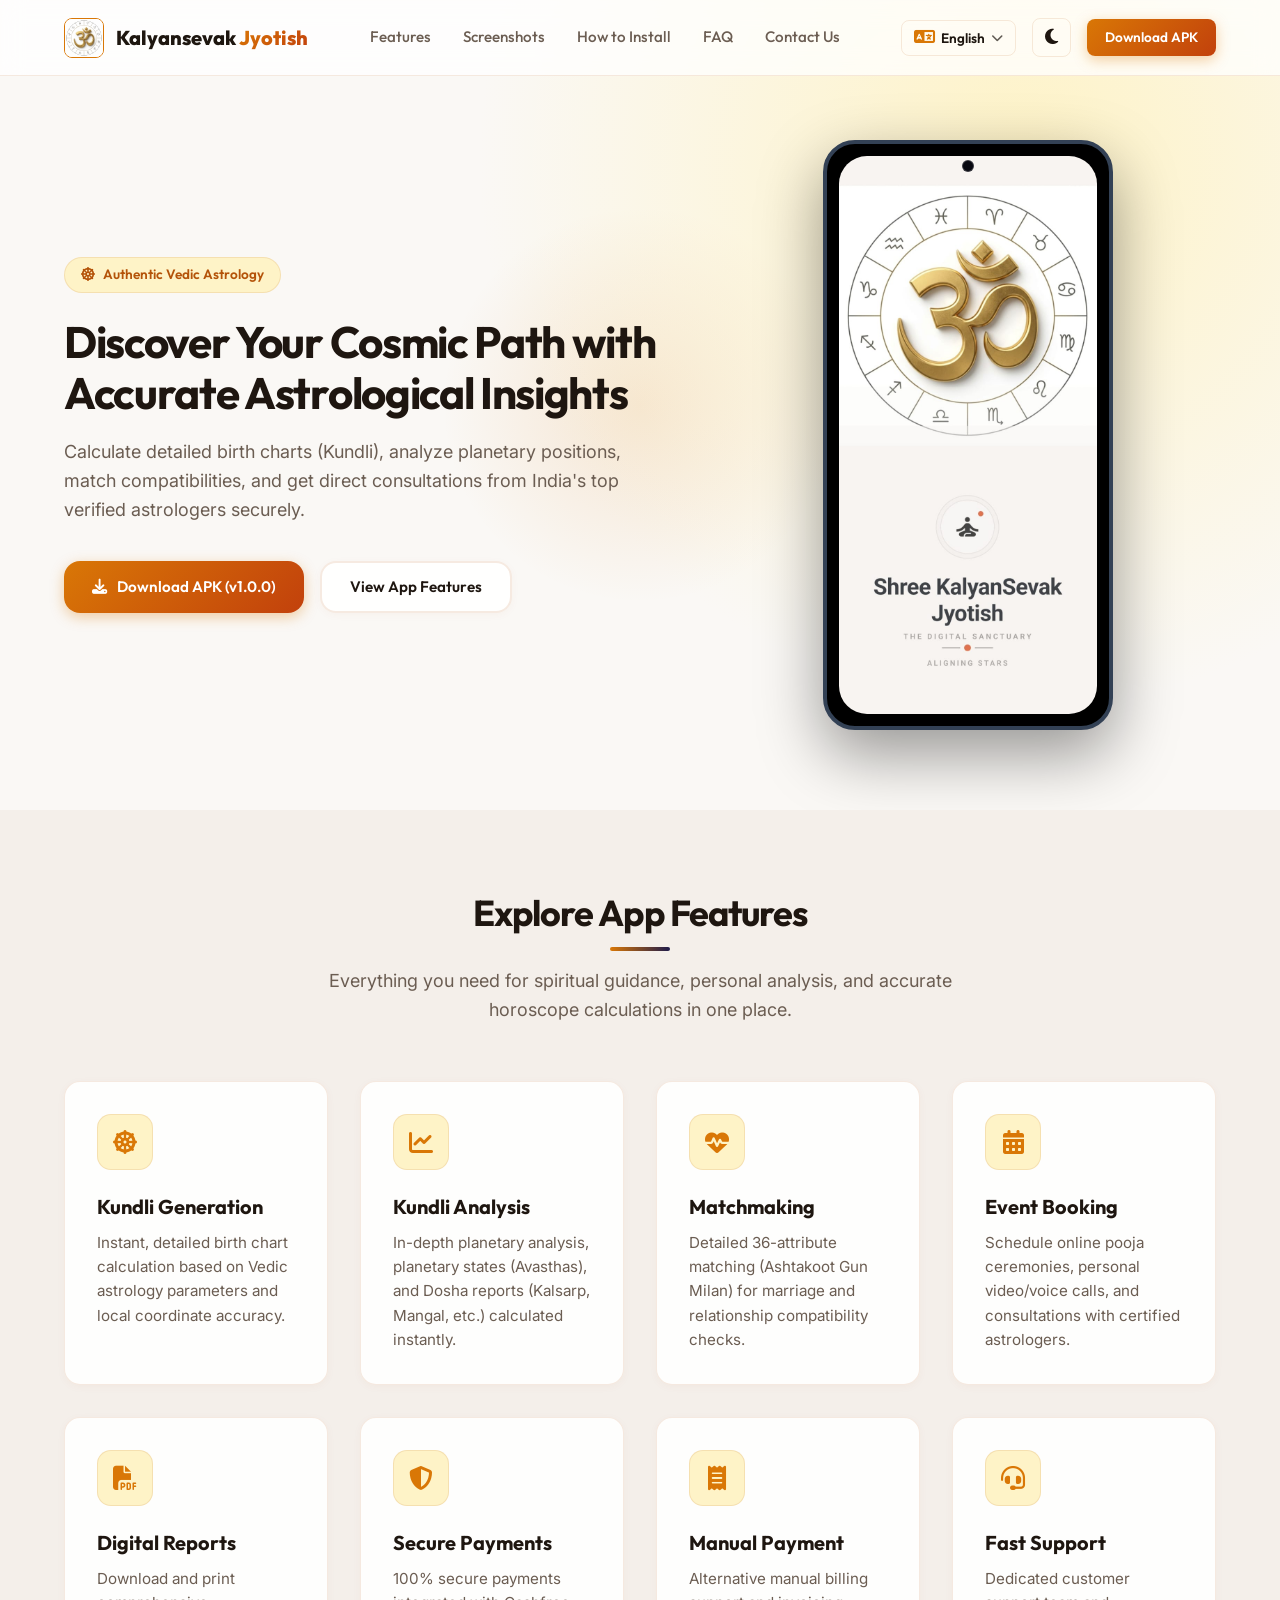
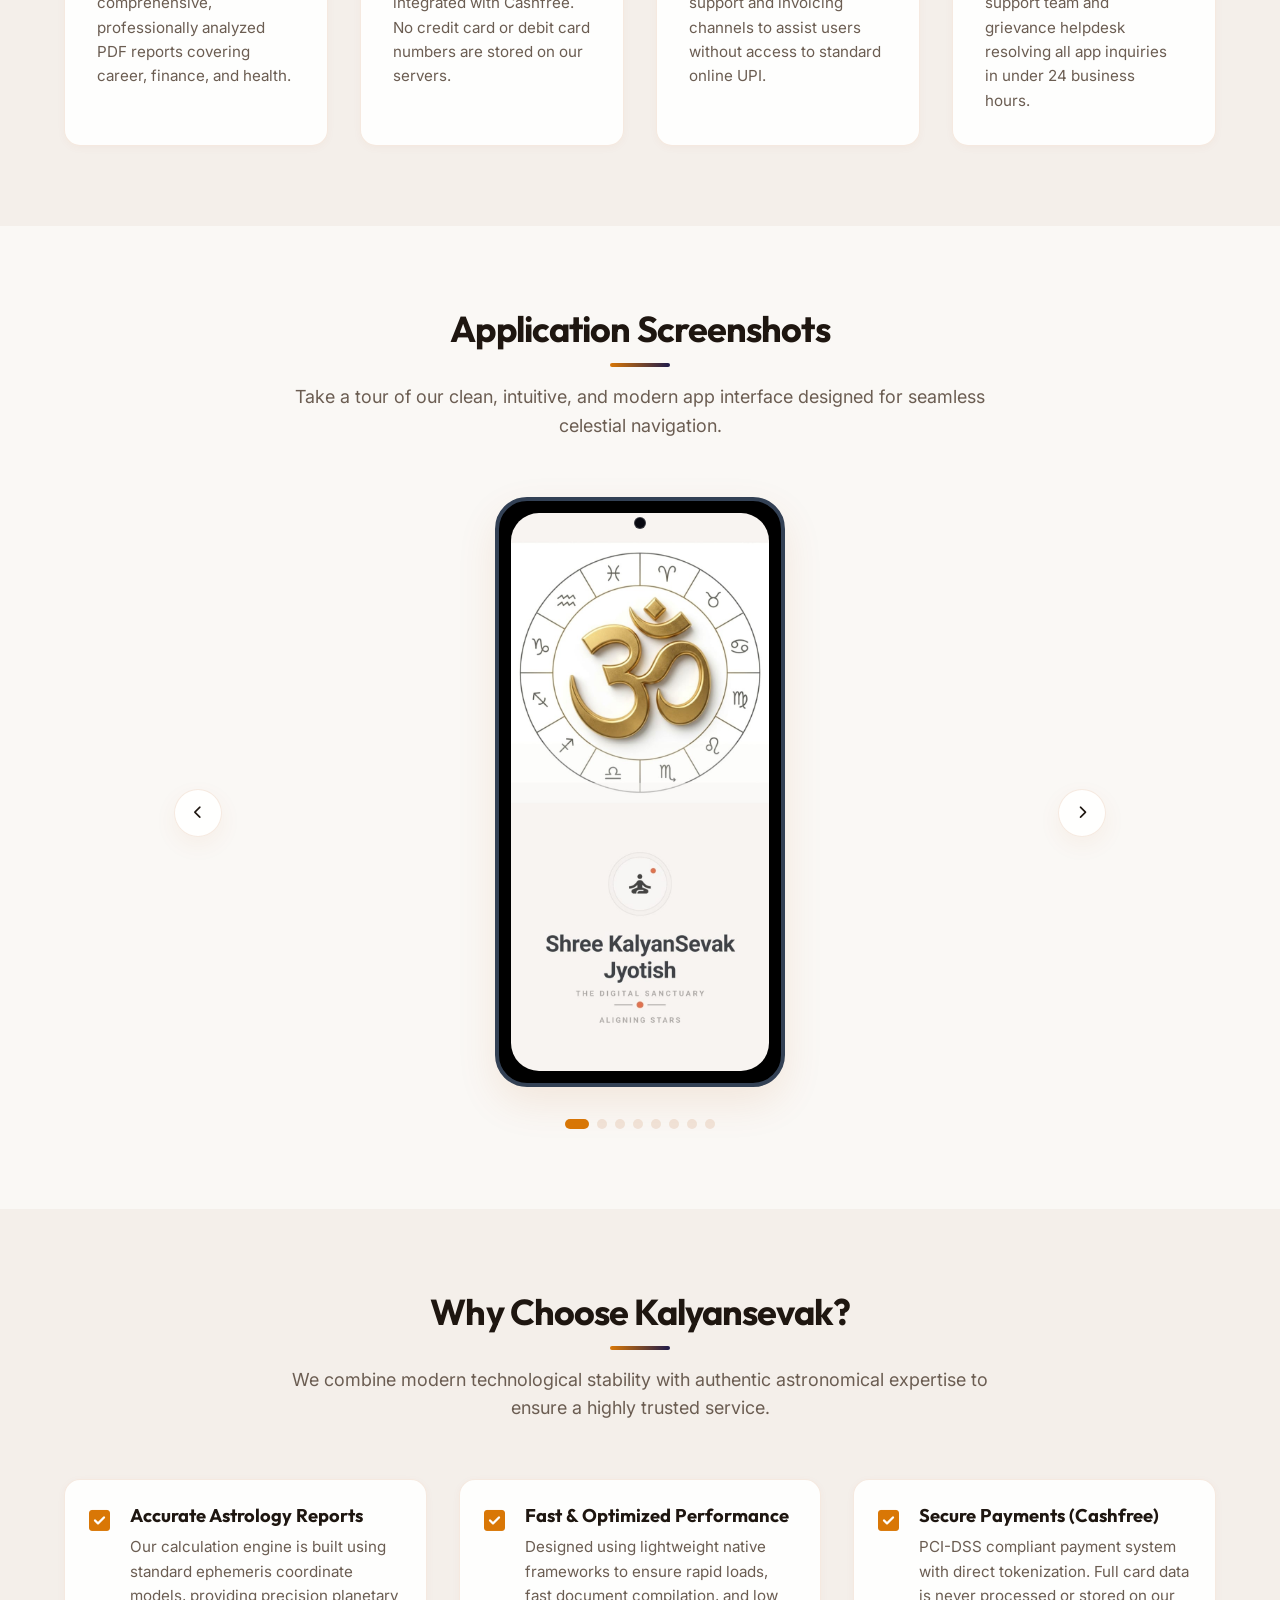
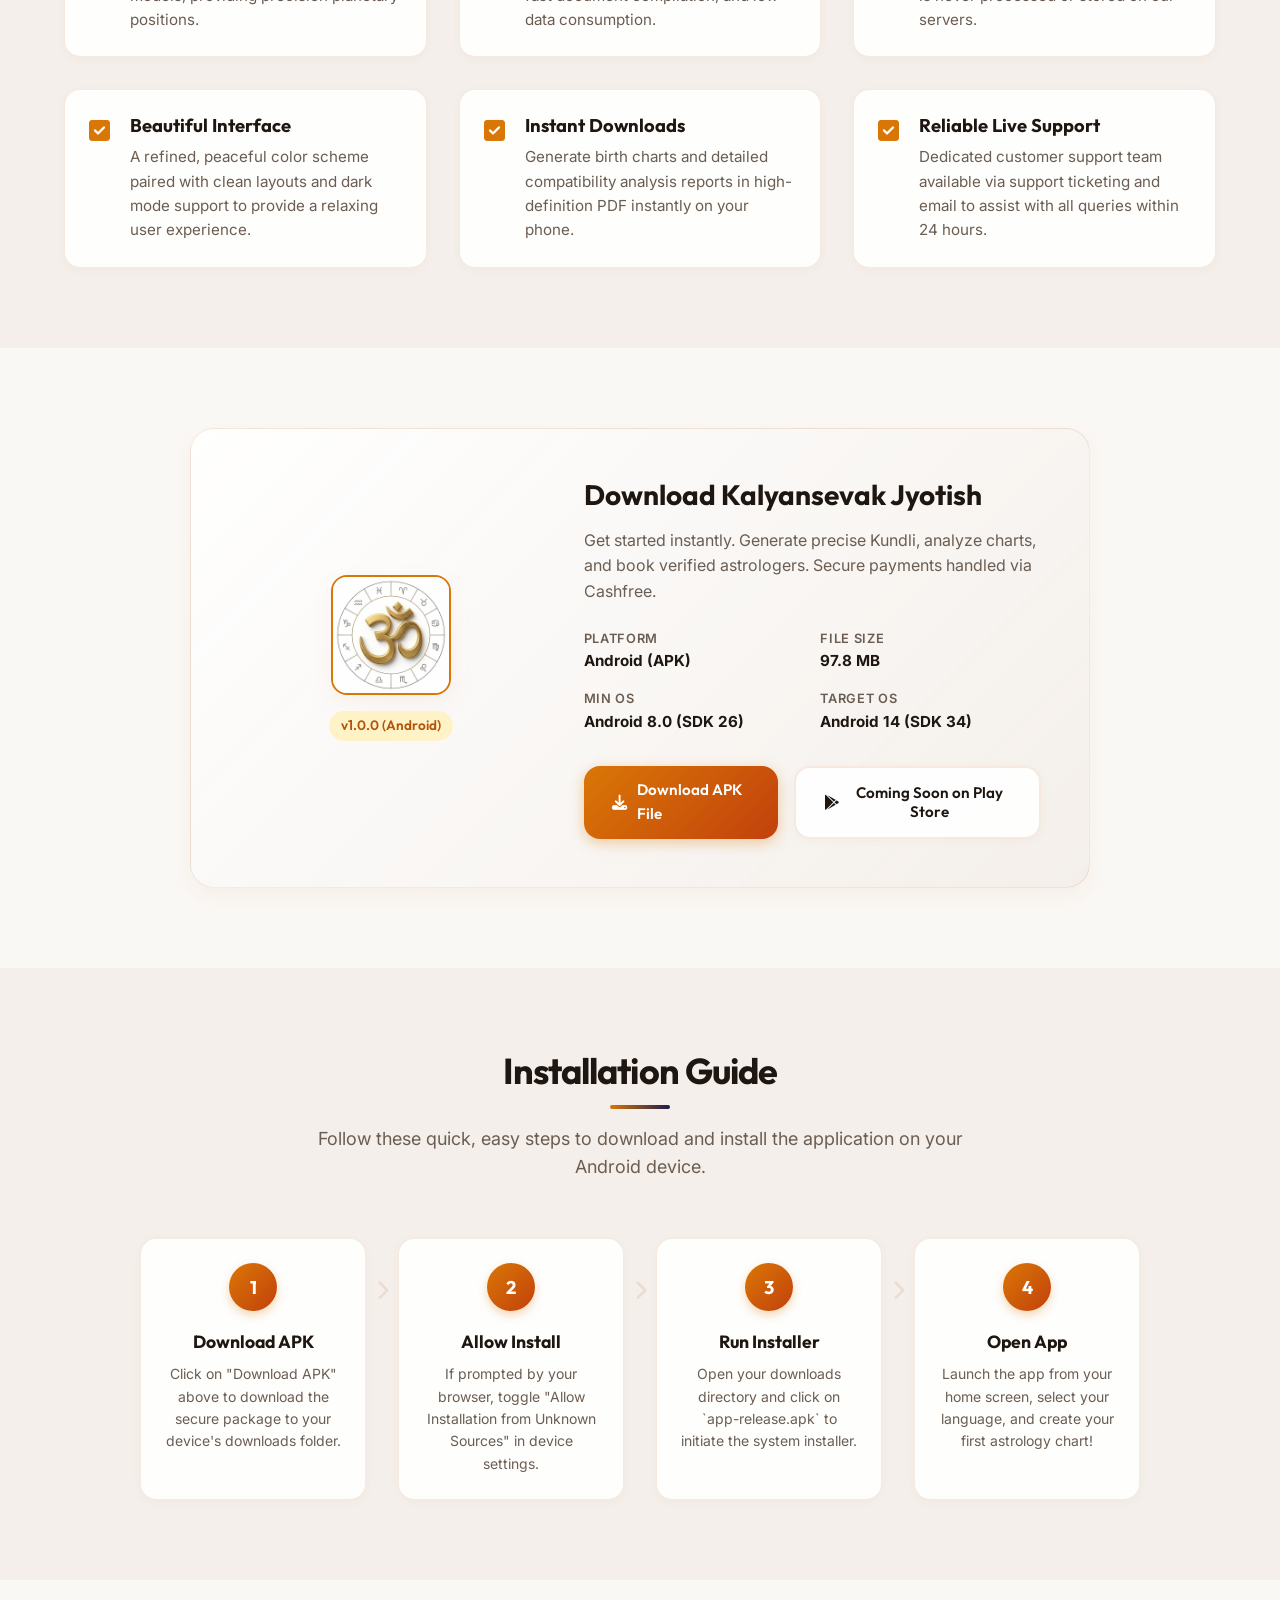
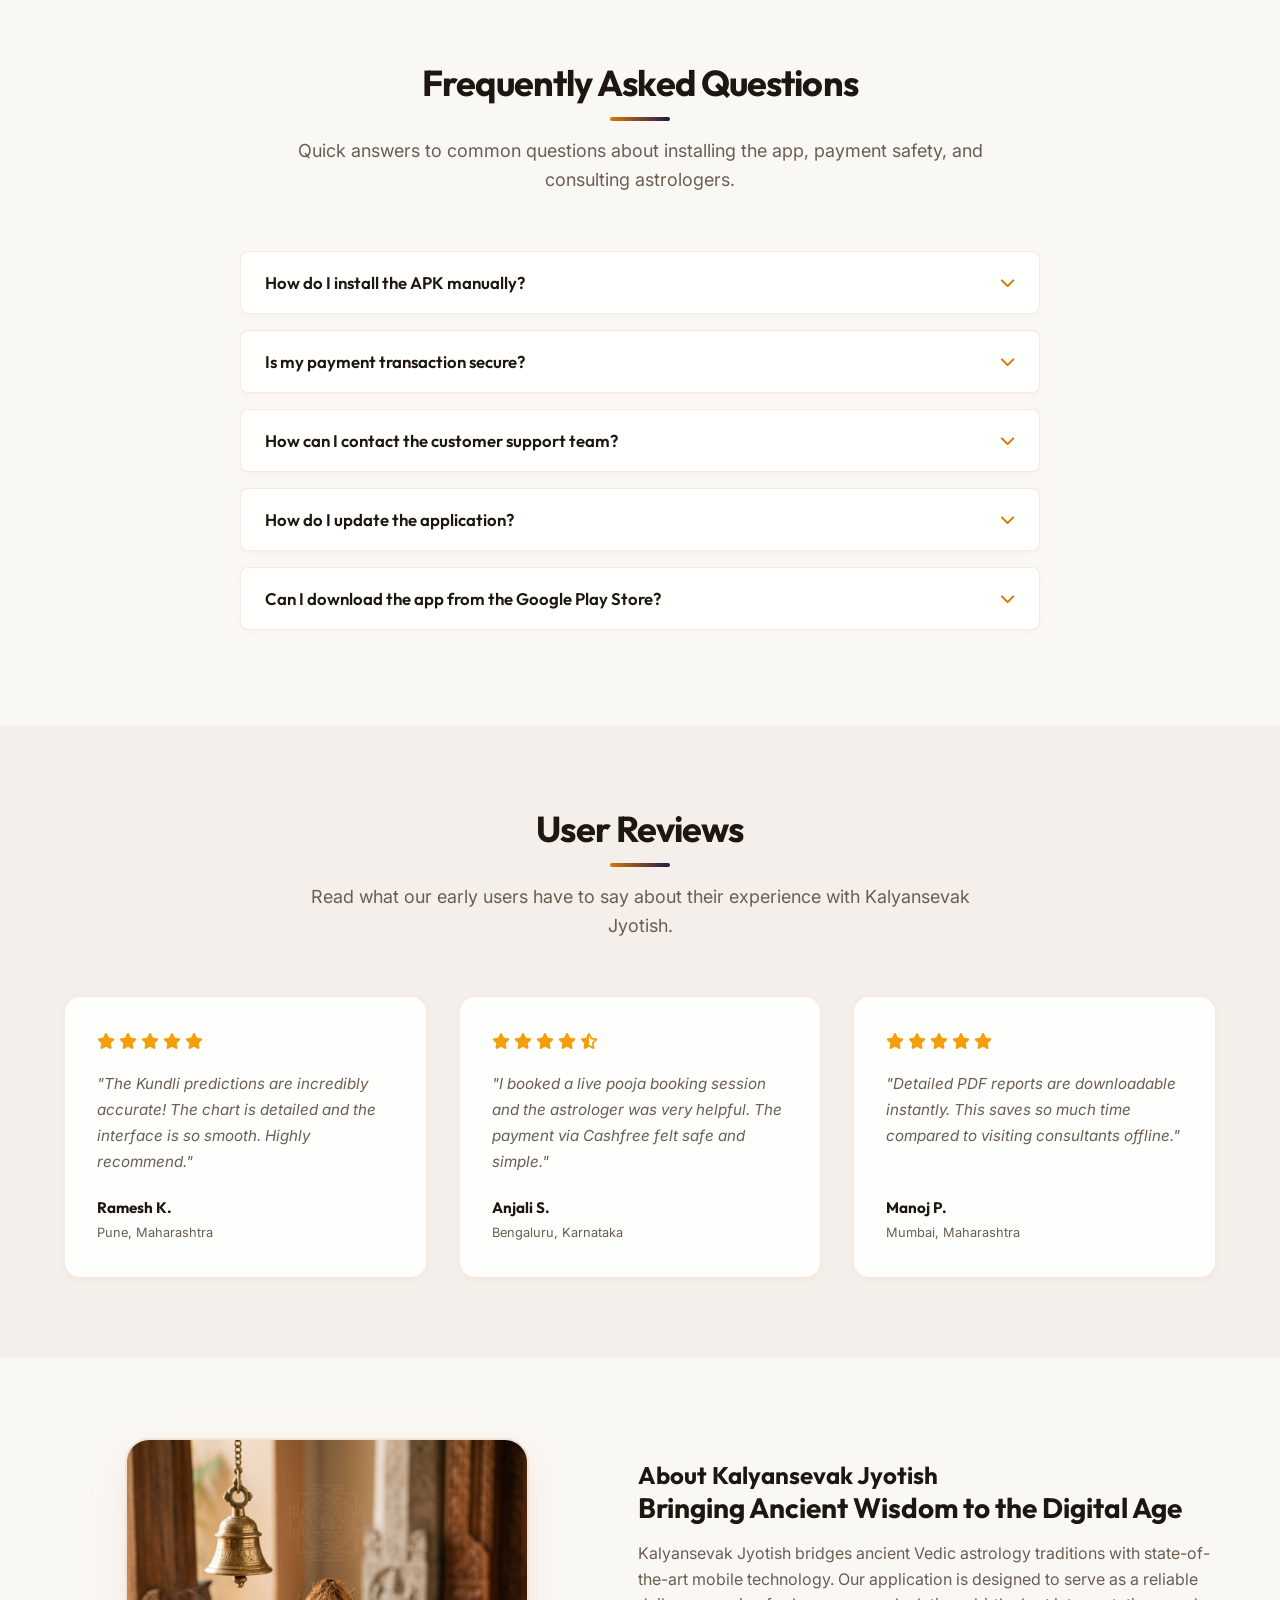
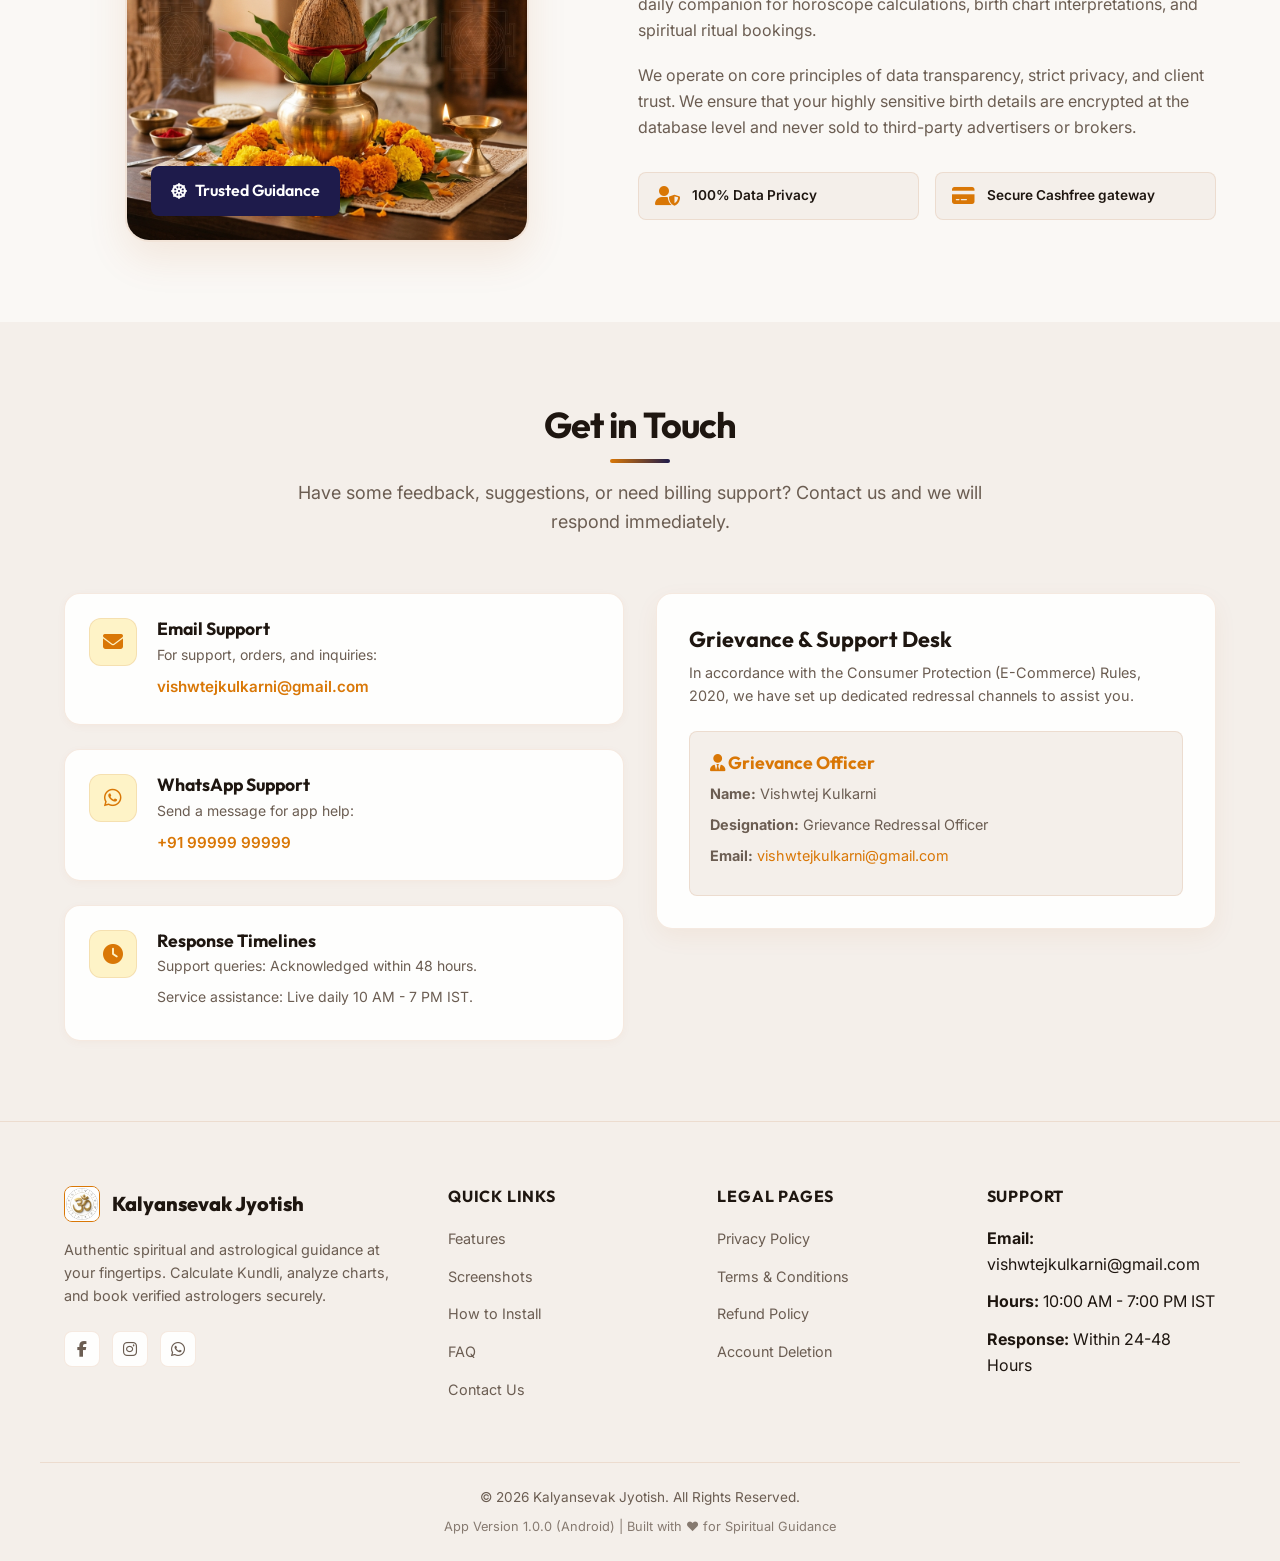
==== commit 66149395: "updated navbar" ====
--- a/index.html
+++ b/index.html
@@ -1,50 +1,42 @@
 <!DOCTYPE html>
 <html lang="en" data-theme="light">
-
 <head>
     <meta charset="UTF-8">
     <meta name="viewport" content="width=device-width, initial-scale=1.0">
     <!-- Primary SEO Metadata -->
     <title>Kalyansevak Jyotish - Authentic Vedic Astrology & Kundli App</title>
-    <meta name="description"
-        content="Calculate detailed birth charts (Kundli), analyze planetary states, match compatibility, and book certified astrologers securely on the Kalyansevak Jyotish Android app.">
-    <meta name="keywords"
-        content="astrology app, kundli generator, horoscope analysis, gun milan, matchmaking, vedic astrology india, cashfree secure payment, download kundli pdf">
+    <meta name="description" content="Calculate detailed birth charts (Kundli), analyze planetary states, match compatibility, and book certified astrologers securely on the Kalyansevak Jyotish Android app.">
+    <meta name="keywords" content="astrology app, kundli generator, horoscope analysis, gun milan, matchmaking, vedic astrology india, cashfree secure payment, download kundli pdf">
     <meta name="author" content="Shree KalyanSevak Jyotish">
-
+    
     <!-- Open Graph / Facebook -->
     <meta property="og:type" content="website">
     <meta property="og:url" content="https://kalyansevak.com/">
     <meta property="og:title" content="Kalyansevak Jyotish - Authentic Vedic Astrology & Kundli App">
-    <meta property="og:description"
-        content="Download the ultimate astrology companion. Generate precise Kundli, check match compatibility, and consult certified astrologers with absolute data privacy.">
+    <meta property="og:description" content="Download the ultimate astrology companion. Generate precise Kundli, check match compatibility, and consult certified astrologers with absolute data privacy.">
     <meta property="og:image" content="./assets/Splash.png">
 
     <!-- Twitter -->
     <meta property="twitter:card" content="summary_large_image">
     <meta property="twitter:url" content="https://kalyansevak.com/">
     <meta property="twitter:title" content="Kalyansevak Jyotish - Authentic Vedic Astrology & Kundli App">
-    <meta property="twitter:description"
-        content="Download the ultimate astrology companion. Generate precise Kundli, check match compatibility, and consult certified astrologers with absolute data privacy.">
+    <meta property="twitter:description" content="Download the ultimate astrology companion. Generate precise Kundli, check match compatibility, and consult certified astrologers with absolute data privacy.">
     <meta property="twitter:image" content="./assets/Splash.png">
 
     <!-- Favicon -->
     <link rel="icon" type="image/png" href="./assets/app_icon.png">
-
+    
     <!-- Google Fonts -->
     <link rel="preconnect" href="https://fonts.googleapis.com">
     <link rel="preconnect" href="https://fonts.gstatic.com" crossorigin>
-    <link
-        href="https://fonts.googleapis.com/css2?family=Inter:wght@300;400;500;600;700&family=Outfit:wght@400;500;600;700;800&display=swap"
-        rel="stylesheet">
-
+    <link href="https://fonts.googleapis.com/css2?family=Inter:wght@300;400;500;600;700&family=Outfit:wght@400;500;600;700;800&display=swap" rel="stylesheet">
+    
     <!-- FontAwesome for Icons -->
     <link rel="stylesheet" href="https://cdnjs.cloudflare.com/ajax/libs/font-awesome/6.4.0/css/all.min.css">
-
+    
     <!-- Custom Stylesheet -->
     <link rel="stylesheet" href="./css/style.css">
 </head>
-
 <body>
     <!-- Navigation Bar -->
     <nav class="navbar">
@@ -68,37 +60,35 @@
                     </div>
                 </div>
                 <div class="nav-mobile-cta">
-                    <a href="https://github.com/vaibhav963963-netizen/kalyansevak-legal/releases/download/v1.0.0/app-release.apk"
-                        ...>
-                </div>
-                <div class="nav-actions">
-                    <!-- Language Selector Dropdown -->
-                    <div class="lang-selector">
-                        <button class="lang-btn" id="langBtn" aria-label="Change Language">
-                            <i class="fa-solid fa-language"></i>
-                            <span id="currentLang">English</span>
-                            <i class="fa-solid fa-chevron-down"></i>
-                        </button>
-                        <div class="lang-dropdown" id="langDropdown">
-                            <button class="lang-option active" data-lang="en">English</button>
-                            <button class="lang-option" data-lang="hi">हिंदी</button>
-                            <button class="lang-option" data-lang="mr">मराठी</button>
-                        </div>
-                    </div>
-
-                    <button class="theme-toggle" id="themeToggle" aria-label="Toggle dark/light mode">
-                        <i class="fa-solid fa-moon"></i>
+                    <a href="./app-release.apk" class="btn btn-primary btn-sm download-btn-trigger" data-i18n="nav-download">Download APK</a>
+                </div>
+            </div>
+            <div class="nav-actions">
+                <!-- Language Selector Dropdown -->
+                <div class="lang-selector">
+                    <button class="lang-btn" id="langBtn" aria-label="Change Language">
+                        <i class="fa-solid fa-language"></i>
+                        <span id="currentLang">English</span>
+                        <i class="fa-solid fa-chevron-down"></i>
                     </button>
-                    <a href="https://github.com/vaibhav963963-netizen/kalyansevak-legal/releases/download/v1.0.0/app-release.apk"
-                        class="btn btn-primary btn-sm desktop-only-btn download-btn-trigger"
-                        data-i18n="nav-download">Download APK</a>
-                    <button class="mobile-menu-toggle" id="mobileMenuToggle" aria-label="Open navigation menu">
-                        <span class="bar"></span>
-                        <span class="bar"></span>
-                        <span class="bar"></span>
-                    </button>
-                </div>
-            </div>
+                    <div class="lang-dropdown" id="langDropdown">
+                        <button class="lang-option active" data-lang="en">English</button>
+                        <button class="lang-option" data-lang="hi">हिंदी</button>
+                        <button class="lang-option" data-lang="mr">मराठी</button>
+                    </div>
+                </div>
+                
+                <button class="theme-toggle" id="themeToggle" aria-label="Toggle dark/light mode">
+                    <i class="fa-solid fa-moon"></i>
+                </button>
+                <a href="./app-release.apk" class="btn btn-primary btn-sm desktop-only-btn download-btn-trigger" data-i18n="nav-download">Download APK</a>
+                <button class="mobile-menu-toggle" id="mobileMenuToggle" aria-label="Open navigation menu">
+                    <span class="bar"></span>
+                    <span class="bar"></span>
+                    <span class="bar"></span>
+                </button>
+            </div>
+        </div>
     </nav>
 
     <!-- Hero Section -->
@@ -111,12 +101,9 @@
                         <i class="fa-solid fa-dharmachakra"></i> Authentic Vedic Astrology
                     </div>
                     <h1 data-i18n="hero-title">Discover Your Cosmic Path with Accurate Astrological Insights</h1>
-                    <p class="hero-desc" data-i18n="hero-desc">Calculate detailed birth charts (Kundli), analyze
-                        planetary positions, match compatibilities, and get direct consultations from India's top
-                        verified astrologers securely.</p>
+                    <p class="hero-desc" data-i18n="hero-desc">Calculate detailed birth charts (Kundli), analyze planetary positions, match compatibilities, and get direct consultations from India's top verified astrologers securely.</p>
                     <div class="hero-btn-group">
-                        <a href="https://github.com/vaibhav963963-netizen/kalyansevak-legal/releases/download/v1.0.0/app-release.apk"
-                            class="btn btn-primary download-btn-trigger" data-i18n="hero-btn-download">
+                        <a href="./app-release.apk" class="btn btn-primary download-btn-trigger" data-i18n="hero-btn-download">
                             <i class="fa-solid fa-download"></i> Download APK (v1.0.0)
                         </a>
                         <a href="#features" class="btn btn-secondary" data-i18n="hero-btn-features">
@@ -128,8 +115,7 @@
                     <div class="phone-mockup-frame">
                         <div class="phone-punch-hole"></div>
                         <div class="phone-screen">
-                            <img src="./assets/ss/WhatsApp Image 2026-06-03 at 3.05.22 PM.jpeg"
-                                alt="Kalyansevak App Main Screen" class="phone-screen-img">
+                            <img src="./assets/ss/WhatsApp Image 2026-06-03 at 3.05.22 PM.jpeg" alt="Kalyansevak App Main Screen" class="phone-screen-img">
                         </div>
                     </div>
                 </div>
@@ -142,8 +128,7 @@
         <div class="container">
             <div class="section-header">
                 <h2 data-i18n="features-title">Explore App Features</h2>
-                <p data-i18n="features-desc">Everything you need for spiritual guidance, personal analysis, and accurate
-                    horoscope calculations in one place.</p>
+                <p data-i18n="features-desc">Everything you need for spiritual guidance, personal analysis, and accurate horoscope calculations in one place.</p>
             </div>
             <div class="grid grid-4">
                 <!-- Card 1 -->
@@ -152,8 +137,7 @@
                         <i class="fa-solid fa-dharmachakra"></i>
                     </div>
                     <h3 data-i18n="feat-1-title">Kundli Generation</h3>
-                    <p data-i18n="feat-1-desc">Instant, detailed birth chart calculation based on Vedic astrology
-                        parameters and local coordinate accuracy.</p>
+                    <p data-i18n="feat-1-desc">Instant, detailed birth chart calculation based on Vedic astrology parameters and local coordinate accuracy.</p>
                 </div>
                 <!-- Card 2 -->
                 <div class="card feature-card">
@@ -161,8 +145,7 @@
                         <i class="fa-solid fa-chart-line"></i>
                     </div>
                     <h3 data-i18n="feat-2-title">Kundli Analysis</h3>
-                    <p data-i18n="feat-2-desc">In-depth planetary analysis, planetary states (Avasthas), and Dosha
-                        reports (Kalsarp, Mangal, etc.) calculated instantly.</p>
+                    <p data-i18n="feat-2-desc">In-depth planetary analysis, planetary states (Avasthas), and Dosha reports (Kalsarp, Mangal, etc.) calculated instantly.</p>
                 </div>
                 <!-- Card 3 -->
                 <div class="card feature-card">
@@ -170,8 +153,7 @@
                         <i class="fa-solid fa-heart-pulse"></i>
                     </div>
                     <h3 data-i18n="feat-3-title">Matchmaking</h3>
-                    <p data-i18n="feat-3-desc">Detailed 36-attribute matching (Ashtakoot Gun Milan) for marriage and
-                        relationship compatibility checks.</p>
+                    <p data-i18n="feat-3-desc">Detailed 36-attribute matching (Ashtakoot Gun Milan) for marriage and relationship compatibility checks.</p>
                 </div>
                 <!-- Card 4 -->
                 <div class="card feature-card">
@@ -179,8 +161,7 @@
                         <i class="fa-solid fa-calendar-days"></i>
                     </div>
                     <h3 data-i18n="feat-4-title">Event Booking</h3>
-                    <p data-i18n="feat-4-desc">Schedule online pooja ceremonies, personal video/voice calls, and
-                        consultations with certified astrologers.</p>
+                    <p data-i18n="feat-4-desc">Schedule online pooja ceremonies, personal video/voice calls, and consultations with certified astrologers.</p>
                 </div>
                 <!-- Card 5 -->
                 <div class="card feature-card">
@@ -188,8 +169,7 @@
                         <i class="fa-solid fa-file-pdf"></i>
                     </div>
                     <h3 data-i18n="feat-5-title">Digital Reports</h3>
-                    <p data-i18n="feat-5-desc">Download and print comprehensive, professionally analyzed PDF reports
-                        covering career, finance, and health.</p>
+                    <p data-i18n="feat-5-desc">Download and print comprehensive, professionally analyzed PDF reports covering career, finance, and health.</p>
                 </div>
                 <!-- Card 6 -->
                 <div class="card feature-card">
@@ -197,8 +177,7 @@
                         <i class="fa-solid fa-shield-halved"></i>
                     </div>
                     <h3 data-i18n="feat-6-title">Secure Payments</h3>
-                    <p data-i18n="feat-6-desc">100% secure payments integrated with Cashfree. No credit card or debit
-                        card numbers are stored on our servers.</p>
+                    <p data-i18n="feat-6-desc">100% secure payments integrated with Cashfree. No credit card or debit card numbers are stored on our servers.</p>
                 </div>
                 <!-- Card 7 -->
                 <div class="card feature-card">
@@ -206,8 +185,7 @@
                         <i class="fa-solid fa-receipt"></i>
                     </div>
                     <h3 data-i18n="feat-7-title">Manual Payment</h3>
-                    <p data-i18n="feat-7-desc">Alternative manual billing support and invoicing channels to assist users
-                        without access to standard online UPI.</p>
+                    <p data-i18n="feat-7-desc">Alternative manual billing support and invoicing channels to assist users without access to standard online UPI.</p>
                 </div>
                 <!-- Card 8 -->
                 <div class="card feature-card">
@@ -215,8 +193,7 @@
                         <i class="fa-solid fa-headset"></i>
                     </div>
                     <h3 data-i18n="feat-8-title">Fast Support</h3>
-                    <p data-i18n="feat-8-desc">Dedicated customer support team and grievance helpdesk resolving all app
-                        inquiries in under 24 business hours.</p>
+                    <p data-i18n="feat-8-desc">Dedicated customer support team and grievance helpdesk resolving all app inquiries in under 24 business hours.</p>
                 </div>
             </div>
         </div>
@@ -227,10 +204,9 @@
         <div class="container">
             <div class="section-header">
                 <h2 data-i18n="screens-title">Application Screenshots</h2>
-                <p data-i18n="screens-desc">Take a tour of our clean, intuitive, and modern app interface designed for
-                    seamless celestial navigation.</p>
-            </div>
-
+                <p data-i18n="screens-desc">Take a tour of our clean, intuitive, and modern app interface designed for seamless celestial navigation.</p>
+            </div>
+            
             <div class="screenshots-carousel-container">
                 <button class="carousel-btn carousel-btn-prev" id="carouselPrev" aria-label="Previous Slide">
                     <i class="fa-solid fa-chevron-left"></i>
@@ -238,47 +214,39 @@
                 <button class="carousel-btn carousel-btn-next" id="carouselNext" aria-label="Next Slide">
                     <i class="fa-solid fa-chevron-right"></i>
                 </button>
-
+                
                 <div class="carousel-mockup-wrapper">
                     <div class="phone-punch-hole"></div>
                     <div class="carousel-viewport">
                         <div class="carousel-track" id="carouselTrack">
                             <div class="carousel-slide">
-                                <img src="./assets/ss/WhatsApp Image 2026-06-03 at 3.05.22 PM.jpeg"
-                                    alt="Kalyansevak App Main Screen" loading="lazy">
-                            </div>
-                            <div class="carousel-slide">
-                                <img src="./assets/ss/WhatsApp Image 2026-06-03 at 3.05.22 PM (1).jpeg"
-                                    alt="Kalyansevak App Dashboard" loading="lazy">
-                            </div>
-                            <div class="carousel-slide">
-                                <img src="./assets/ss/WhatsApp Image 2026-06-03 at 3.05.23 PM.jpeg"
-                                    alt="Kalyansevak Kundli Calculation" loading="lazy">
-                            </div>
-                            <div class="carousel-slide">
-                                <img src="./assets/ss/WhatsApp Image 2026-06-03 at 3.05.23 PM (2).jpeg"
-                                    alt="Kalyansevak Astrologer Consultation" loading="lazy">
-                            </div>
-                            <div class="carousel-slide">
-                                <img src="./assets/ss/WhatsApp Image 2026-06-03 at 3.05.22 PM (3).jpeg"
-                                    alt="Kalyansevak Matchmaking Details" loading="lazy">
-                            </div>
-                            <div class="carousel-slide">
-                                <img src="./assets/ss/WhatsApp Image 2026-06-03 at 3.05.23 PM (4).jpeg"
-                                    alt="Kalyansevak Booking Panel" loading="lazy">
-                            </div>
-                            <div class="carousel-slide">
-                                <img src="./assets/ss/WhatsApp Image 2026-06-03 at 3.05.24 PM.jpeg"
-                                    alt="Kalyansevak Secure Checkout" loading="lazy">
-                            </div>
-                            <div class="carousel-slide">
-                                <img src="./assets/ss/WhatsApp Image 2026-06-03 at 3.05.24 PM (2).jpeg"
-                                    alt="Kalyansevak Library Section" loading="lazy">
-                            </div>
-                        </div>
-                    </div>
-                </div>
-
+                                <img src="./assets/ss/WhatsApp Image 2026-06-03 at 3.05.22 PM.jpeg" alt="Kalyansevak App Main Screen" loading="lazy">
+                            </div>
+                            <div class="carousel-slide">
+                                <img src="./assets/ss/WhatsApp Image 2026-06-03 at 3.05.22 PM (1).jpeg" alt="Kalyansevak App Dashboard" loading="lazy">
+                            </div>
+                            <div class="carousel-slide">
+                                <img src="./assets/ss/WhatsApp Image 2026-06-03 at 3.05.23 PM.jpeg" alt="Kalyansevak Kundli Calculation" loading="lazy">
+                            </div>
+                            <div class="carousel-slide">
+                                <img src="./assets/ss/WhatsApp Image 2026-06-03 at 3.05.23 PM (2).jpeg" alt="Kalyansevak Astrologer Consultation" loading="lazy">
+                            </div>
+                            <div class="carousel-slide">
+                                <img src="./assets/ss/WhatsApp Image 2026-06-03 at 3.05.22 PM (3).jpeg" alt="Kalyansevak Matchmaking Details" loading="lazy">
+                            </div>
+                            <div class="carousel-slide">
+                                <img src="./assets/ss/WhatsApp Image 2026-06-03 at 3.05.23 PM (4).jpeg" alt="Kalyansevak Booking Panel" loading="lazy">
+                            </div>
+                            <div class="carousel-slide">
+                                <img src="./assets/ss/WhatsApp Image 2026-06-03 at 3.05.24 PM.jpeg" alt="Kalyansevak Secure Checkout" loading="lazy">
+                            </div>
+                            <div class="carousel-slide">
+                                <img src="./assets/ss/WhatsApp Image 2026-06-03 at 3.05.24 PM (2).jpeg" alt="Kalyansevak Library Section" loading="lazy">
+                            </div>
+                        </div>
+                    </div>
+                </div>
+                
                 <div class="carousel-dots" id="carouselDots"></div>
             </div>
         </div>
@@ -289,17 +257,15 @@
         <div class="container">
             <div class="section-header">
                 <h2 data-i18n="why-title">Why Choose Kalyansevak?</h2>
-                <p data-i18n="why-desc">We combine modern technological stability with authentic astronomical expertise
-                    to ensure a highly trusted service.</p>
-            </div>
-
+                <p data-i18n="why-desc">We combine modern technological stability with authentic astronomical expertise to ensure a highly trusted service.</p>
+            </div>
+            
             <div class="grid grid-3">
                 <div class="card benefit-card">
                     <i class="fa-solid fa-square-check benefit-icon"></i>
                     <div class="benefit-info">
                         <h3 data-i18n="why-1-title">Accurate Astrology Reports</h3>
-                        <p data-i18n="why-1-desc">Our calculation engine is built using standard ephemeris coordinate
-                            models, providing precision planetary positions.</p>
+                        <p data-i18n="why-1-desc">Our calculation engine is built using standard ephemeris coordinate models, providing precision planetary positions.</p>
                     </div>
                 </div>
 
@@ -307,8 +273,7 @@
                     <i class="fa-solid fa-square-check benefit-icon"></i>
                     <div class="benefit-info">
                         <h3 data-i18n="why-2-title">Fast & Optimized Performance</h3>
-                        <p data-i18n="why-2-desc">Designed using lightweight native frameworks to ensure rapid loads,
-                            fast document compilation, and low data consumption.</p>
+                        <p data-i18n="why-2-desc">Designed using lightweight native frameworks to ensure rapid loads, fast document compilation, and low data consumption.</p>
                     </div>
                 </div>
 
@@ -316,8 +281,7 @@
                     <i class="fa-solid fa-square-check benefit-icon"></i>
                     <div class="benefit-info">
                         <h3 data-i18n="why-3-title">Secure Payments (Cashfree)</h3>
-                        <p data-i18n="why-3-desc">PCI-DSS compliant payment system with direct tokenization. Full card
-                            data is never processed or stored on our servers.</p>
+                        <p data-i18n="why-3-desc">PCI-DSS compliant payment system with direct tokenization. Full card data is never processed or stored on our servers.</p>
                     </div>
                 </div>
 
@@ -325,8 +289,7 @@
                     <i class="fa-solid fa-square-check benefit-icon"></i>
                     <div class="benefit-info">
                         <h3 data-i18n="why-4-title">Beautiful Interface</h3>
-                        <p data-i18n="why-4-desc">A refined, peaceful color scheme paired with clean layouts and dark
-                            mode support to provide a relaxing user experience.</p>
+                        <p data-i18n="why-4-desc">A refined, peaceful color scheme paired with clean layouts and dark mode support to provide a relaxing user experience.</p>
                     </div>
                 </div>
 
@@ -334,8 +297,7 @@
                     <i class="fa-solid fa-square-check benefit-icon"></i>
                     <div class="benefit-info">
                         <h3 data-i18n="why-5-title">Instant Downloads</h3>
-                        <p data-i18n="why-5-desc">Generate birth charts and detailed compatibility analysis reports in
-                            high-definition PDF instantly on your phone.</p>
+                        <p data-i18n="why-5-desc">Generate birth charts and detailed compatibility analysis reports in high-definition PDF instantly on your phone.</p>
                     </div>
                 </div>
 
@@ -343,8 +305,7 @@
                     <i class="fa-solid fa-square-check benefit-icon"></i>
                     <div class="benefit-info">
                         <h3 data-i18n="why-6-title">Reliable Live Support</h3>
-                        <p data-i18n="why-6-desc">Dedicated customer support team available via support ticketing and
-                            email to assist with all queries within 24 hours.</p>
+                        <p data-i18n="why-6-desc">Dedicated customer support team available via support ticketing and email to assist with all queries within 24 hours.</p>
                     </div>
                 </div>
             </div>
@@ -362,9 +323,8 @@
                     </div>
                     <div class="download-details">
                         <h3 data-i18n="down-title">Download Kalyansevak Jyotish</h3>
-                        <p data-i18n="down-desc">Get started instantly. Generate precise Kundli, analyze charts, and
-                            book verified astrologers. Secure payments handled via Cashfree.</p>
-
+                        <p data-i18n="down-desc">Get started instantly. Generate precise Kundli, analyze charts, and book verified astrologers. Secure payments handled via Cashfree.</p>
+                        
                         <div class="download-meta-list">
                             <div class="meta-item">
                                 <span class="meta-label" data-i18n="meta-platform-label">Platform</span>
@@ -383,10 +343,9 @@
                                 <span class="meta-value" data-i18n="meta-target-val">Android 14 (SDK 34)</span>
                             </div>
                         </div>
-
+                        
                         <div class="download-actions-row">
-                            <a href="https://github.com/vaibhav963963-netizen/kalyansevak-legal/releases/download/v1.0.0/app-release.apk"
-                                class="btn btn-primary" data-i18n="down-btn-apk">
+                            <a href="./app-release.apk" class="btn btn-primary" data-i18n="down-btn-apk">
                                 <i class="fa-solid fa-download"></i> Download APK File
                             </a>
                             <button class="btn btn-secondary btn-play-store-mock" data-i18n="down-btn-play">
@@ -404,38 +363,33 @@
         <div class="container">
             <div class="section-header">
                 <h2 data-i18n="guide-title">Installation Guide</h2>
-                <p data-i18n="guide-desc">Follow these quick, easy steps to download and install the application on your
-                    Android device.</p>
-            </div>
-
+                <p data-i18n="guide-desc">Follow these quick, easy steps to download and install the application on your Android device.</p>
+            </div>
+            
             <div class="stepper-horizontal">
                 <!-- Step 1 -->
                 <div class="card step-card">
                     <div class="step-number">1</div>
                     <h3 data-i18n="step-1-title">Download APK</h3>
-                    <p data-i18n="step-1-desc">Click on "Download APK" above to download the secure package to your
-                        device's downloads folder.</p>
+                    <p data-i18n="step-1-desc">Click on "Download APK" above to download the secure package to your device's downloads folder.</p>
                 </div>
                 <!-- Step 2 -->
                 <div class="card step-card">
                     <div class="step-number">2</div>
                     <h3 data-i18n="step-2-title">Allow Install</h3>
-                    <p data-i18n="step-2-desc">If prompted by your browser, toggle "Allow Installation from Unknown
-                        Sources" in device settings.</p>
+                    <p data-i18n="step-2-desc">If prompted by your browser, toggle "Allow Installation from Unknown Sources" in device settings.</p>
                 </div>
                 <!-- Step 3 -->
                 <div class="card step-card">
                     <div class="step-number">3</div>
                     <h3 data-i18n="step-3-title">Run Installer</h3>
-                    <p data-i18n="step-3-desc">Open your downloads directory and click on `app-release.apk` to initiate
-                        the system installer.</p>
+                    <p data-i18n="step-3-desc">Open your downloads directory and click on `app-release.apk` to initiate the system installer.</p>
                 </div>
                 <!-- Step 4 -->
                 <div class="card step-card">
                     <div class="step-number">4</div>
                     <h3 data-i18n="step-4-title">Open App</h3>
-                    <p data-i18n="step-4-desc">Launch the app from your home screen, select your language, and create
-                        your first astrology chart!</p>
+                    <p data-i18n="step-4-desc">Launch the app from your home screen, select your language, and create your first astrology chart!</p>
                 </div>
             </div>
         </div>
@@ -446,10 +400,9 @@
         <div class="container">
             <div class="section-header">
                 <h2 data-i18n="faq-title">Frequently Asked Questions</h2>
-                <p data-i18n="faq-desc">Quick answers to common questions about installing the app, payment safety, and
-                    consulting astrologers.</p>
-            </div>
-
+                <p data-i18n="faq-desc">Quick answers to common questions about installing the app, payment safety, and consulting astrologers.</p>
+            </div>
+            
             <div class="faq-accordion">
                 <!-- Item 1 -->
                 <div class="faq-item">
@@ -459,14 +412,11 @@
                     </button>
                     <div class="faq-body">
                         <div class="faq-content">
-                            <p data-i18n="faq-1-a">To install the APK: 1) Download the file `app-release.apk` from this
-                                site. 2) Tap the completed download in your notifications. 3) If prompted by your
-                                device's security, enable the "Install Unknown Apps" permission for your browser. 4) Tap
-                                "Install" to complete the setup.</p>
-                        </div>
-                    </div>
-                </div>
-
+                            <p data-i18n="faq-1-a">To install the APK: 1) Download the file `app-release.apk` from this site. 2) Tap the completed download in your notifications. 3) If prompted by your device's security, enable the "Install Unknown Apps" permission for your browser. 4) Tap "Install" to complete the setup.</p>
+                        </div>
+                    </div>
+                </div>
+                
                 <!-- Item 2 -->
                 <div class="faq-item">
                     <button class="faq-header">
@@ -475,9 +425,7 @@
                     </button>
                     <div class="faq-body">
                         <div class="faq-content">
-                            <p data-i18n="faq-2-a">Yes, 100% secure. We partner with Cashfree Payments, a leading
-                                PCI-DSS Level 1 compliant gateway. Card credentials or banking passwords are never
-                                processed or saved on our servers, ensuring absolute security for every purchase.</p>
+                            <p data-i18n="faq-2-a">Yes, 100% secure. We partner with Cashfree Payments, a leading PCI-DSS Level 1 compliant gateway. Card credentials or banking passwords are never processed or saved on our servers, ensuring absolute security for every purchase.</p>
                         </div>
                     </div>
                 </div>
@@ -490,9 +438,7 @@
                     </button>
                     <div class="faq-body">
                         <div class="faq-content">
-                            <p data-i18n="faq-3-a">You can contact our support desk directly by sending an email to
-                                vishwtejkulkarni@gmail.com. If you are inside the app, you can submit a support ticket
-                                via Settings &rarr; Support &rarr; Contact Us.</p>
+                            <p data-i18n="faq-3-a">You can contact our support desk directly by sending an email to vishwtejkulkarni@gmail.com. If you are inside the app, you can submit a support ticket via Settings &rarr; Support &rarr; Contact Us.</p>
                         </div>
                     </div>
                 </div>
@@ -505,9 +451,7 @@
                     </button>
                     <div class="faq-body">
                         <div class="faq-content">
-                            <p data-i18n="faq-4-a">When a new version is released, we will publish the updated APK here.
-                                You can download the latest version and run the installer; it will overwrite the
-                                existing application while preserving all your profile data and transaction history.</p>
+                            <p data-i18n="faq-4-a">When a new version is released, we will publish the updated APK here. You can download the latest version and run the installer; it will overwrite the existing application while preserving all your profile data and transaction history.</p>
                         </div>
                     </div>
                 </div>
@@ -520,9 +464,7 @@
                     </button>
                     <div class="faq-body">
                         <div class="faq-content">
-                            <p data-i18n="faq-5-a">We are currently undergoing Google's mandatory Play Store pre-release
-                                testing cycles. Once approved, the download link for the Google Play listing will go
-                                live here. Until then, you can safely use the APK version.</p>
+                            <p data-i18n="faq-5-a">We are currently undergoing Google's mandatory Play Store pre-release testing cycles. Once approved, the download link for the Google Play listing will go live here. Until then, you can safely use the APK version.</p>
                         </div>
                     </div>
                 </div>
@@ -535,10 +477,9 @@
         <div class="container">
             <div class="section-header">
                 <h2 data-i18n="test-title">User Reviews</h2>
-                <p data-i18n="test-desc">Read what our early users have to say about their experience with Kalyansevak
-                    Jyotish.</p>
-            </div>
-
+                <p data-i18n="test-desc">Read what our early users have to say about their experience with Kalyansevak Jyotish.</p>
+            </div>
+            
             <div class="grid grid-3">
                 <!-- Card 1 -->
                 <div class="card testimonial-card">
@@ -549,8 +490,7 @@
                         <i class="fa-solid fa-star"></i>
                         <i class="fa-solid fa-star"></i>
                     </div>
-                    <p class="testimonial-text" data-i18n="test-1-text">"The Kundli predictions are incredibly accurate!
-                        The chart is detailed and the interface is so smooth. Highly recommend."</p>
+                    <p class="testimonial-text" data-i18n="test-1-text">"The Kundli predictions are incredibly accurate! The chart is detailed and the interface is so smooth. Highly recommend."</p>
                     <div class="testimonial-author">
                         <div class="author-name">
                             <h4 data-i18n="test-1-author">Ramesh K.</h4>
@@ -558,7 +498,7 @@
                         </div>
                     </div>
                 </div>
-
+                
                 <!-- Card 2 -->
                 <div class="card testimonial-card">
                     <div class="star-rating">
@@ -568,8 +508,7 @@
                         <i class="fa-solid fa-star"></i>
                         <i class="fa-solid fa-star-half-stroke"></i>
                     </div>
-                    <p class="testimonial-text" data-i18n="test-2-text">"I booked a live pooja booking session and the
-                        astrologer was very helpful. The payment via Cashfree felt safe and simple."</p>
+                    <p class="testimonial-text" data-i18n="test-2-text">"I booked a live pooja booking session and the astrologer was very helpful. The payment via Cashfree felt safe and simple."</p>
                     <div class="testimonial-author">
                         <div class="author-name">
                             <h4 data-i18n="test-2-author">Anjali S.</h4>
@@ -587,8 +526,7 @@
                         <i class="fa-solid fa-star"></i>
                         <i class="fa-solid fa-star"></i>
                     </div>
-                    <p class="testimonial-text" data-i18n="test-3-text">"Detailed PDF reports are downloadable
-                        instantly. This saves so much time compared to visiting consultants offline."</p>
+                    <p class="testimonial-text" data-i18n="test-3-text">"Detailed PDF reports are downloadable instantly. This saves so much time compared to visiting consultants offline."</p>
                     <div class="testimonial-author">
                         <div class="author-name">
                             <h4 data-i18n="test-3-author">Manoj P.</h4>
@@ -608,22 +546,16 @@
                     <div class="about-img-box">
                         <img src="./assets/pooja.png" alt="Auspicious Pooja Ceremony" loading="lazy">
                         <div class="about-overlay-badge">
-                            <i class="fa-solid fa-dharmachakra"></i> <span data-i18n="about-badge-trust">Trusted
-                                Spiritual Guidance</span>
+                            <i class="fa-solid fa-dharmachakra"></i> <span data-i18n="about-badge-trust">Trusted Spiritual Guidance</span>
                         </div>
                     </div>
                 </div>
                 <div class="about-content">
                     <h2 data-i18n="about-title">About Kalyansevak Jyotish</h2>
                     <h3 data-i18n="about-subtitle">Bringing Ancient Wisdom to the Digital Age</h3>
-                    <p data-i18n="about-desc-1">Kalyansevak Jyotish bridges ancient Vedic astrology traditions with
-                        state-of-the-art mobile technology. Our application is designed to serve as a reliable daily
-                        companion for horoscope calculations, birth chart interpretations, and spiritual ritual
-                        bookings.</p>
-                    <p data-i18n="about-desc-2">We operate on core principles of data transparency, strict privacy, and
-                        client trust. We ensure that your highly sensitive birth details are encrypted at the database
-                        level and never sold to third-party advertisers or brokers.</p>
-
+                    <p data-i18n="about-desc-1">Kalyansevak Jyotish bridges ancient Vedic astrology traditions with state-of-the-art mobile technology. Our application is designed to serve as a reliable daily companion for horoscope calculations, birth chart interpretations, and spiritual ritual bookings.</p>
+                    <p data-i18n="about-desc-2">We operate on core principles of data transparency, strict privacy, and client trust. We ensure that your highly sensitive birth details are encrypted at the database level and never sold to third-party advertisers or brokers.</p>
+                    
                     <div class="trust-badges">
                         <div class="trust-badge-item">
                             <i class="fa-solid fa-user-shield"></i>
@@ -644,10 +576,9 @@
         <div class="container">
             <div class="section-header">
                 <h2 data-i18n="contact-title">Get in Touch</h2>
-                <p data-i18n="contact-desc">Have some feedback, suggestions, or need billing support? Contact us and we
-                    will respond immediately.</p>
-            </div>
-
+                <p data-i18n="contact-desc">Have some feedback, suggestions, or need billing support? Contact us and we will respond immediately.</p>
+            </div>
+            
             <div class="grid grid-2">
                 <div class="contact-info-panel">
                     <div class="card contact-card-item">
@@ -657,8 +588,7 @@
                         <div class="info-content">
                             <h3 data-i18n="contact-email-title">Email Support</h3>
                             <p data-i18n="contact-email-sub">For support, orders, and inquiries:</p>
-                            <a href="mailto:vishwtejkulkarni@gmail.com"
-                                class="contact-link">vishwtejkulkarni@gmail.com</a>
+                            <a href="mailto:vishwtejkulkarni@gmail.com" class="contact-link">vishwtejkulkarni@gmail.com</a>
                         </div>
                     </div>
 
@@ -669,8 +599,7 @@
                         <div class="info-content">
                             <h3 data-i18n="contact-wa-title">WhatsApp Support</h3>
                             <p data-i18n="contact-wa-sub">Send a message for app help:</p>
-                            <a href="https://wa.me/919011162819" target="_blank" class="contact-link">+91 90111
-                                62819</a>
+                            <a href="https://wa.me/919999999999" target="_blank" class="contact-link">+91 99999 99999</a>
                         </div>
                     </div>
 
@@ -685,25 +614,17 @@
                         </div>
                     </div>
                 </div>
-
+                
                 <div class="contact-form-panel">
                     <div class="card contact-form-card">
                         <h3 data-i18n="grievance-title">Grievance & Support Desk</h3>
-                        <p data-i18n="grievance-desc">In accordance with the Consumer Protection (E-Commerce) Rules,
-                            2020, we have set up dedicated redressal channels to assist you.</p>
-
+                        <p data-i18n="grievance-desc">In accordance with the Consumer Protection (E-Commerce) Rules, 2020, we have set up dedicated redressal channels to assist you.</p>
+                        
                         <div class="contact-card" style="margin-top: 16px; padding: 20px;">
-                            <h4 class="text-primary mb-2" style="color: var(--primary); font-size: 1.1rem;"
-                                data-i18n="grievance-officer-title"><i class="fa-solid fa-user-tie"></i> Grievance
-                                Officer</h4>
-                            <p style="margin-bottom: 8px;" data-i18n="grievance-officer-name"><strong>Name:</strong>
-                                Vishwtej Kulkarni</p>
-                            <p style="margin-bottom: 8px;" data-i18n="grievance-officer-desg">
-                                <strong>Designation:</strong> Grievance Redressal Officer
-                            </p>
-                            <p style="margin-bottom: 8px;" data-i18n="grievance-officer-email"><strong>Email:</strong>
-                                <a href="mailto:vishwtejkulkarni@gmail.com">vishwtejkulkarni@gmail.com</a>
-                            </p>
+                            <h4 class="text-primary mb-2" style="color: var(--primary); font-size: 1.1rem;" data-i18n="grievance-officer-title"><i class="fa-solid fa-user-tie"></i> Grievance Officer</h4>
+                            <p style="margin-bottom: 8px;" data-i18n="grievance-officer-name"><strong>Name:</strong> Vishwtej Kulkarni</p>
+                            <p style="margin-bottom: 8px;" data-i18n="grievance-officer-desg"><strong>Designation:</strong> Grievance Redressal Officer</p>
+                            <p style="margin-bottom: 8px;" data-i18n="grievance-officer-email"><strong>Email:</strong> <a href="mailto:vishwtejkulkarni@gmail.com">vishwtejkulkarni@gmail.com</a></p>
                         </div>
                     </div>
                 </div>
@@ -719,8 +640,7 @@
                     <img src="./assets/app_icon.png" alt="Kalyansevak Jyotish Logo" class="footer-logo">
                     <span>Kalyansevak Jyotish</span>
                 </div>
-                <p data-i18n="footer-desc">Authentic spiritual and astrological guidance at your fingertips. Calculate
-                    Kundli, analyze charts, and book verified astrologers securely.</p>
+                <p data-i18n="footer-desc">Authentic spiritual and astrological guidance at your fingertips. Calculate Kundli, analyze charts, and book verified astrologers securely.</p>
                 <div class="social-links">
                     <a href="#" aria-label="Facebook"><i class="fa-brands fa-facebook-f"></i></a>
                     <a href="#" aria-label="Instagram"><i class="fa-brands fa-instagram"></i></a>
@@ -757,8 +677,7 @@
         </div>
         <div class="footer-bottom">
             <p data-i18n="footer-copyright">&copy; 2026 Kalyansevak Jyotish. All Rights Reserved.</p>
-            <p class="footer-meta" data-i18n="footer-meta">App Version 1.0.0 (Android) | Built with ❤️ for Spiritual
-                Guidance</p>
+            <p class="footer-meta" data-i18n="footer-meta">App Version 1.0.0 (Android) | Built with ❤️ for Spiritual Guidance</p>
         </div>
     </footer>
 
@@ -768,5 +687,4 @@
     <!-- Script file -->
     <script src="./js/main.js"></script>
 </body>
-
-</html>+</html>
